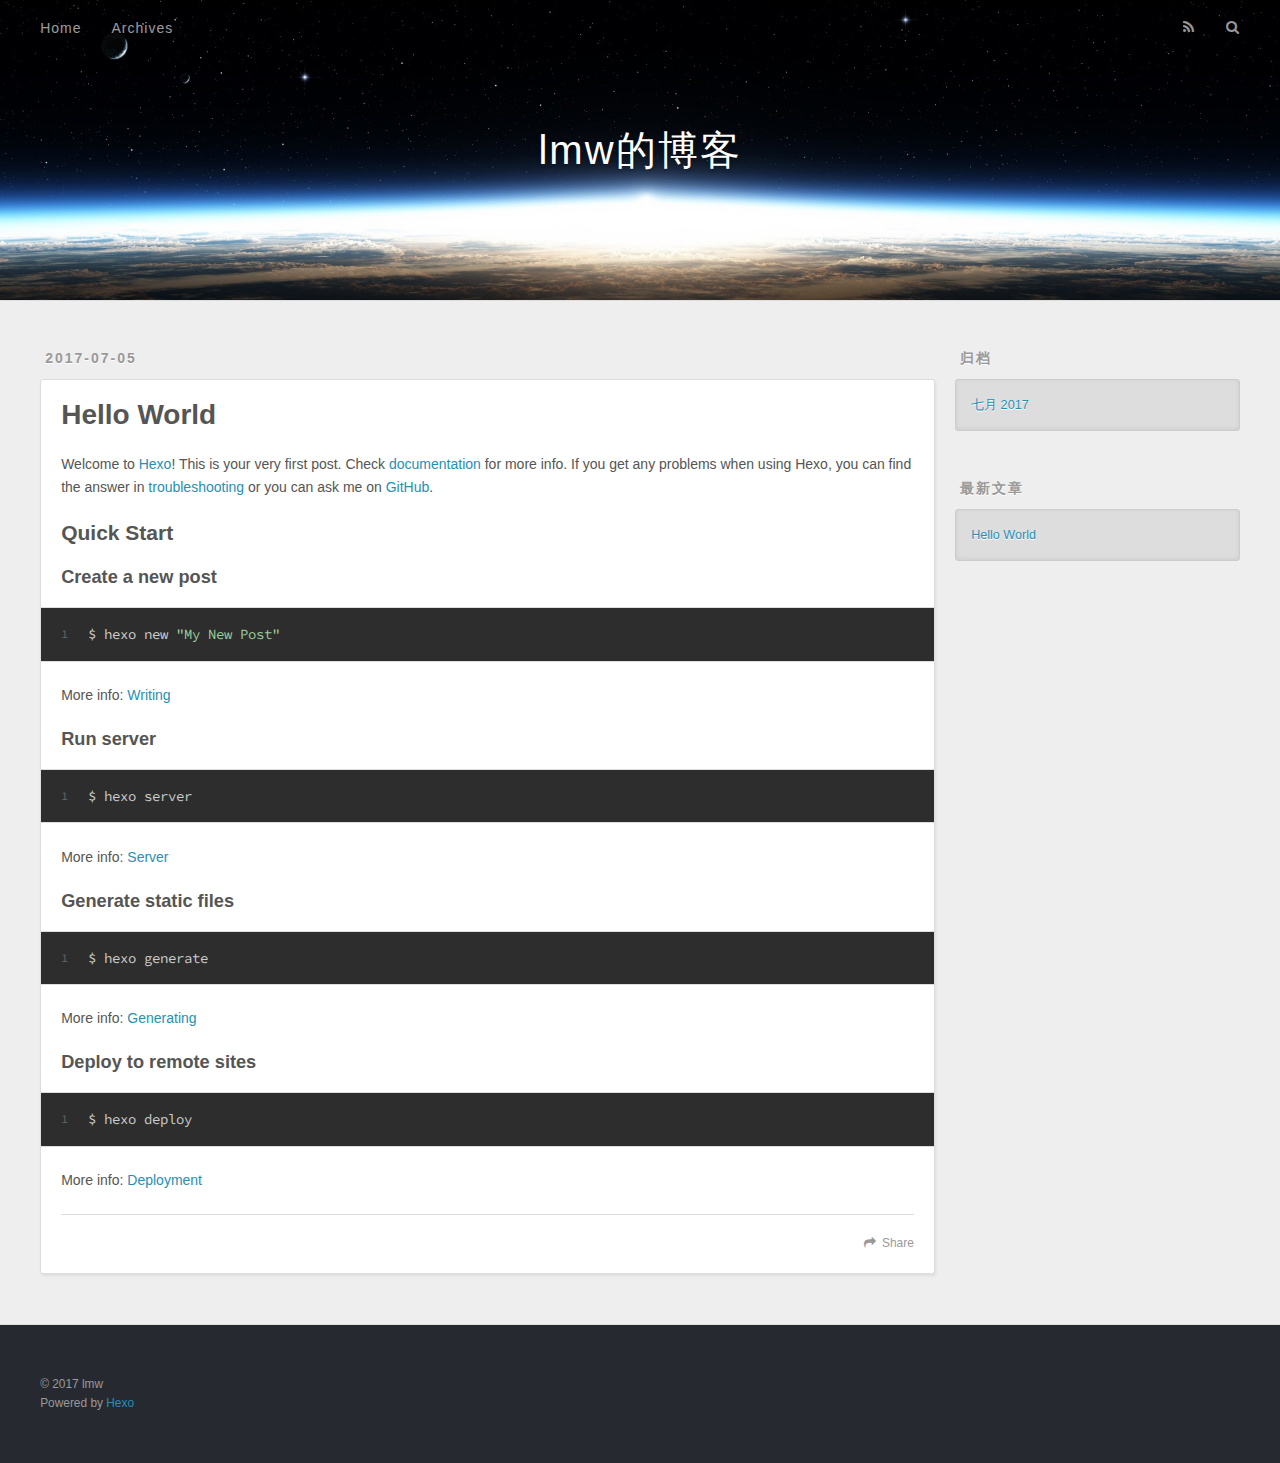
==== index.html @ d905e5df "Site updated: 2017-07-07 15:31:02" ====
<!DOCTYPE html>
<html>
<head>
  <meta charset="utf-8">
  
  <title>lmw的博客</title>
  <meta name="viewport" content="width=device-width, initial-scale=1, maximum-scale=1">
  <meta property="og:type" content="website">
<meta property="og:title" content="lmw的博客">
<meta property="og:url" content="http://yoursite.com/index.html">
<meta property="og:site_name" content="lmw的博客">
<meta name="twitter:card" content="summary">
<meta name="twitter:title" content="lmw的博客">
  
    <link rel="alternate" href="/atom.xml" title="lmw的博客" type="application/atom+xml">
  
  
    <link rel="icon" href="/favicon.png">
  
  
    <link href="//fonts.googleapis.com/css?family=Source+Code+Pro" rel="stylesheet" type="text/css">
  
  <link rel="stylesheet" href="/css/style.css">
  

</head>

<body>
  <div id="container">
    <div id="wrap">
      <header id="header">
  <div id="banner"></div>
  <div id="header-outer" class="outer">
    <div id="header-title" class="inner">
      <h1 id="logo-wrap">
        <a href="/" id="logo">lmw的博客</a>
      </h1>
      
    </div>
    <div id="header-inner" class="inner">
      <nav id="main-nav">
        <a id="main-nav-toggle" class="nav-icon"></a>
        
          <a class="main-nav-link" href="/">Home</a>
        
          <a class="main-nav-link" href="/archives">Archives</a>
        
      </nav>
      <nav id="sub-nav">
        
          <a id="nav-rss-link" class="nav-icon" href="/atom.xml" title="RSS Feed"></a>
        
        <a id="nav-search-btn" class="nav-icon" title="搜索"></a>
      </nav>
      <div id="search-form-wrap">
        <form action="//google.com/search" method="get" accept-charset="UTF-8" class="search-form"><input type="search" name="q" class="search-form-input" placeholder="Search"><button type="submit" class="search-form-submit">&#xF002;</button><input type="hidden" name="sitesearch" value="http://yoursite.com"></form>
      </div>
    </div>
  </div>
</header>
      <div class="outer">
        <section id="main">
  
    <article id="post-hello-world" class="article article-type-post" itemscope itemprop="blogPost">
  <div class="article-meta">
    <a href="/2017/07/05/hello-world/" class="article-date">
  <time datetime="2017-07-05T15:26:20.000Z" itemprop="datePublished">2017-07-05</time>
</a>
    
  </div>
  <div class="article-inner">
    
    
      <header class="article-header">
        
  
    <h1 itemprop="name">
      <a class="article-title" href="/2017/07/05/hello-world/">Hello World</a>
    </h1>
  

      </header>
    
    <div class="article-entry" itemprop="articleBody">
      
        <p>Welcome to <a href="https://hexo.io/" target="_blank" rel="external">Hexo</a>! This is your very first post. Check <a href="https://hexo.io/docs/" target="_blank" rel="external">documentation</a> for more info. If you get any problems when using Hexo, you can find the answer in <a href="https://hexo.io/docs/troubleshooting.html" target="_blank" rel="external">troubleshooting</a> or you can ask me on <a href="https://github.com/hexojs/hexo/issues" target="_blank" rel="external">GitHub</a>.</p>
<h2 id="Quick-Start"><a href="#Quick-Start" class="headerlink" title="Quick Start"></a>Quick Start</h2><h3 id="Create-a-new-post"><a href="#Create-a-new-post" class="headerlink" title="Create a new post"></a>Create a new post</h3><figure class="highlight bash"><table><tr><td class="gutter"><pre><div class="line">1</div></pre></td><td class="code"><pre><div class="line">$ hexo new <span class="string">"My New Post"</span></div></pre></td></tr></table></figure>
<p>More info: <a href="https://hexo.io/docs/writing.html" target="_blank" rel="external">Writing</a></p>
<h3 id="Run-server"><a href="#Run-server" class="headerlink" title="Run server"></a>Run server</h3><figure class="highlight bash"><table><tr><td class="gutter"><pre><div class="line">1</div></pre></td><td class="code"><pre><div class="line">$ hexo server</div></pre></td></tr></table></figure>
<p>More info: <a href="https://hexo.io/docs/server.html" target="_blank" rel="external">Server</a></p>
<h3 id="Generate-static-files"><a href="#Generate-static-files" class="headerlink" title="Generate static files"></a>Generate static files</h3><figure class="highlight bash"><table><tr><td class="gutter"><pre><div class="line">1</div></pre></td><td class="code"><pre><div class="line">$ hexo generate</div></pre></td></tr></table></figure>
<p>More info: <a href="https://hexo.io/docs/generating.html" target="_blank" rel="external">Generating</a></p>
<h3 id="Deploy-to-remote-sites"><a href="#Deploy-to-remote-sites" class="headerlink" title="Deploy to remote sites"></a>Deploy to remote sites</h3><figure class="highlight bash"><table><tr><td class="gutter"><pre><div class="line">1</div></pre></td><td class="code"><pre><div class="line">$ hexo deploy</div></pre></td></tr></table></figure>
<p>More info: <a href="https://hexo.io/docs/deployment.html" target="_blank" rel="external">Deployment</a></p>

      
    </div>
    <footer class="article-footer">
      <a data-url="http://yoursite.com/2017/07/05/hello-world/" data-id="cj4tjl09c0000k1x09z93pm9t" class="article-share-link">Share</a>
      
      
    </footer>
  </div>
  
</article>


  

</section>
        
          <aside id="sidebar">
  
    

  
    

  
    
  
    
  <div class="widget-wrap">
    <h3 class="widget-title">归档</h3>
    <div class="widget">
      <ul class="archive-list"><li class="archive-list-item"><a class="archive-list-link" href="/archives/2017/07/">七月 2017</a></li></ul>
    </div>
  </div>


  
    
  <div class="widget-wrap">
    <h3 class="widget-title">最新文章</h3>
    <div class="widget">
      <ul>
        
          <li>
            <a href="/2017/07/05/hello-world/">Hello World</a>
          </li>
        
      </ul>
    </div>
  </div>

  
</aside>
        
      </div>
      <footer id="footer">
  
  <div class="outer">
    <div id="footer-info" class="inner">
      &copy; 2017 lmw<br>
      Powered by <a href="http://hexo.io/" target="_blank">Hexo</a>
    </div>
  </div>
</footer>
    </div>
    <nav id="mobile-nav">
  
    <a href="/" class="mobile-nav-link">Home</a>
  
    <a href="/archives" class="mobile-nav-link">Archives</a>
  
</nav>
    

<script src="//ajax.googleapis.com/ajax/libs/jquery/2.0.3/jquery.min.js"></script>


  <link rel="stylesheet" href="/fancybox/jquery.fancybox.css">
  <script src="/fancybox/jquery.fancybox.pack.js"></script>


<script src="/js/script.js"></script>

  </div>
</body>
</html>
---- css/style.css ----
body {
  width: 100%;
}
body:before,
body:after {
  content: "";
  display: table;
}
body:after {
  clear: both;
}
html,
body,
div,
span,
applet,
object,
iframe,
h1,
h2,
h3,
h4,
h5,
h6,
p,
blockquote,
pre,
a,
abbr,
acronym,
address,
big,
cite,
code,
del,
dfn,
em,
img,
ins,
kbd,
q,
s,
samp,
small,
strike,
strong,
sub,
sup,
tt,
var,
dl,
dt,
dd,
ol,
ul,
li,
fieldset,
form,
label,
legend,
table,
caption,
tbody,
tfoot,
thead,
tr,
th,
td {
  margin: 0;
  padding: 0;
  border: 0;
  outline: 0;
  font-weight: inherit;
  font-style: inherit;
  font-family: inherit;
  font-size: 100%;
  vertical-align: baseline;
}
body {
  line-height: 1;
  color: #000;
  background: #fff;
}
ol,
ul {
  list-style: none;
}
table {
  border-collapse: separate;
  border-spacing: 0;
  vertical-align: middle;
}
caption,
th,
td {
  text-align: left;
  font-weight: normal;
  vertical-align: middle;
}
a img {
  border: none;
}
input,
button {
  margin: 0;
  padding: 0;
}
input::-moz-focus-inner,
button::-moz-focus-inner {
  border: 0;
  padding: 0;
}
@font-face {
  font-family: FontAwesome;
  font-style: normal;
  font-weight: normal;
  src: url("fonts/fontawesome-webfont.eot?v=#4.0.3");
  src: url("fonts/fontawesome-webfont.eot?#iefix&v=#4.0.3") format("embedded-opentype"), url("fonts/fontawesome-webfont.woff?v=#4.0.3") format("woff"), url("fonts/fontawesome-webfont.ttf?v=#4.0.3") format("truetype"), url("fonts/fontawesome-webfont.svg#fontawesomeregular?v=#4.0.3") format("svg");
}
html,
body,
#container {
  height: 100%;
}
body {
  background: #eee;
  font: 14px "Helvetica Neue", Helvetica, Arial, sans-serif;
  -webkit-text-size-adjust: 100%;
}
.outer {
  max-width: 1220px;
  margin: 0 auto;
  padding: 0 20px;
}
.outer:before,
.outer:after {
  content: "";
  display: table;
}
.outer:after {
  clear: both;
}
.inner {
  display: inline;
  float: left;
  width: 98.33333333333333%;
  margin: 0 0.833333333333333%;
}
.left,
.alignleft {
  float: left;
}
.right,
.alignright {
  float: right;
}
.clear {
  clear: both;
}
#container {
  position: relative;
}
.mobile-nav-on {
  overflow: hidden;
}
#wrap {
  height: 100%;
  width: 100%;
  position: absolute;
  top: 0;
  left: 0;
  -webkit-transition: 0.2s ease-out;
  -moz-transition: 0.2s ease-out;
  -ms-transition: 0.2s ease-out;
  transition: 0.2s ease-out;
  z-index: 1;
  background: #eee;
}
.mobile-nav-on #wrap {
  left: 280px;
}
@media screen and (min-width: 768px) {
  #main {
    display: inline;
    float: left;
    width: 73.33333333333333%;
    margin: 0 0.833333333333333%;
  }
}
.article-date,
.article-category-link,
.archive-year,
.widget-title {
  text-decoration: none;
  text-transform: uppercase;
  letter-spacing: 2px;
  color: #999;
  margin-bottom: 1em;
  margin-left: 5px;
  line-height: 1em;
  text-shadow: 0 1px #fff;
  font-weight: bold;
}
.article-inner,
.archive-article-inner {
  background: #fff;
  -webkit-box-shadow: 1px 2px 3px #ddd;
  box-shadow: 1px 2px 3px #ddd;
  border: 1px solid #ddd;
  border-radius: 3px;
}
.article-entry h1,
.widget h1 {
  font-size: 2em;
}
.article-entry h2,
.widget h2 {
  font-size: 1.5em;
}
.article-entry h3,
.widget h3 {
  font-size: 1.3em;
}
.article-entry h4,
.widget h4 {
  font-size: 1.2em;
}
.article-entry h5,
.widget h5 {
  font-size: 1em;
}
.article-entry h6,
.widget h6 {
  font-size: 1em;
  color: #999;
}
.article-entry hr,
.widget hr {
  border: 1px dashed #ddd;
}
.article-entry strong,
.widget strong {
  font-weight: bold;
}
.article-entry em,
.widget em,
.article-entry cite,
.widget cite {
  font-style: italic;
}
.article-entry sup,
.widget sup,
.article-entry sub,
.widget sub {
  font-size: 0.75em;
  line-height: 0;
  position: relative;
  vertical-align: baseline;
}
.article-entry sup,
.widget sup {
  top: -0.5em;
}
.article-entry sub,
.widget sub {
  bottom: -0.2em;
}
.article-entry small,
.widget small {
  font-size: 0.85em;
}
.article-entry acronym,
.widget acronym,
.article-entry abbr,
.widget abbr {
  border-bottom: 1px dotted;
}
.article-entry ul,
.widget ul,
.article-entry ol,
.widget ol,
.article-entry dl,
.widget dl {
  margin: 0 20px;
  line-height: 1.6em;
}
.article-entry ul ul,
.widget ul ul,
.article-entry ol ul,
.widget ol ul,
.article-entry ul ol,
.widget ul ol,
.article-entry ol ol,
.widget ol ol {
  margin-top: 0;
  margin-bottom: 0;
}
.article-entry ul,
.widget ul {
  list-style: disc;
}
.article-entry ol,
.widget ol {
  list-style: decimal;
}
.article-entry dt,
.widget dt {
  font-weight: bold;
}
#header {
  height: 300px;
  position: relative;
  border-bottom: 1px solid #ddd;
}
#header:before,
#header:after {
  content: "";
  position: absolute;
  left: 0;
  right: 0;
  height: 40px;
}
#header:before {
  top: 0;
  background: -webkit-linear-gradient(rgba(0,0,0,0.2), transparent);
  background: -moz-linear-gradient(rgba(0,0,0,0.2), transparent);
  background: -ms-linear-gradient(rgba(0,0,0,0.2), transparent);
  background: linear-gradient(rgba(0,0,0,0.2), transparent);
}
#header:after {
  bottom: 0;
  background: -webkit-linear-gradient(transparent, rgba(0,0,0,0.2));
  background: -moz-linear-gradient(transparent, rgba(0,0,0,0.2));
  background: -ms-linear-gradient(transparent, rgba(0,0,0,0.2));
  background: linear-gradient(transparent, rgba(0,0,0,0.2));
}
#header-outer {
  height: 100%;
  position: relative;
}
#header-inner {
  position: relative;
  overflow: hidden;
}
#banner {
  position: absolute;
  top: 0;
  left: 0;
  width: 100%;
  height: 100%;
  background: url("images/banner.jpg") center #000;
  -webkit-background-size: cover;
  -moz-background-size: cover;
  background-size: cover;
  z-index: -1;
}
#header-title {
  text-align: center;
  height: 40px;
  position: absolute;
  top: 50%;
  left: 0;
  margin-top: -20px;
}
#logo,
#subtitle {
  text-decoration: none;
  color: #fff;
  font-weight: 300;
  text-shadow: 0 1px 4px rgba(0,0,0,0.3);
}
#logo {
  font-size: 40px;
  line-height: 40px;
  letter-spacing: 2px;
}
#subtitle {
  font-size: 16px;
  line-height: 16px;
  letter-spacing: 1px;
}
#subtitle-wrap {
  margin-top: 16px;
}
#main-nav {
  float: left;
  margin-left: -15px;
}
.nav-icon,
.main-nav-link {
  float: left;
  color: #fff;
  opacity: 0.6;
  text-decoration: none;
  text-shadow: 0 1px rgba(0,0,0,0.2);
  -webkit-transition: opacity 0.2s;
  -moz-transition: opacity 0.2s;
  -ms-transition: opacity 0.2s;
  transition: opacity 0.2s;
  display: block;
  padding: 20px 15px;
}
.nav-icon:hover,
.main-nav-link:hover {
  opacity: 1;
}
.nav-icon {
  font-family: FontAwesome;
  text-align: center;
  font-size: 14px;
  width: 14px;
  height: 14px;
  padding: 20px 15px;
  position: relative;
  cursor: pointer;
}
.main-nav-link {
  font-weight: 300;
  letter-spacing: 1px;
}
@media screen and (max-width: 479px) {
  .main-nav-link {
    display: none;
  }
}
#main-nav-toggle {
  display: none;
}
#main-nav-toggle:before {
  content: "\f0c9";
}
@media screen and (max-width: 479px) {
  #main-nav-toggle {
    display: block;
  }
}
#sub-nav {
  float: right;
  margin-right: -15px;
}
#nav-rss-link:before {
  content: "\f09e";
}
#nav-search-btn:before {
  content: "\f002";
}
#search-form-wrap {
  position: absolute;
  top: 15px;
  width: 150px;
  height: 30px;
  right: -150px;
  opacity: 0;
  -webkit-transition: 0.2s ease-out;
  -moz-transition: 0.2s ease-out;
  -ms-transition: 0.2s ease-out;
  transition: 0.2s ease-out;
}
#search-form-wrap.on {
  opacity: 1;
  right: 0;
}
@media screen and (max-width: 479px) {
  #search-form-wrap {
    width: 100%;
    right: -100%;
  }
}
.search-form {
  position: absolute;
  top: 0;
  left: 0;
  right: 0;
  background: #fff;
  padding: 5px 15px;
  border-radius: 15px;
  -webkit-box-shadow: 0 0 10px rgba(0,0,0,0.3);
  box-shadow: 0 0 10px rgba(0,0,0,0.3);
}
.search-form-input {
  border: none;
  background: none;
  color: #555;
  width: 100%;
  font: 13px "Helvetica Neue", Helvetica, Arial, sans-serif;
  outline: none;
}
.search-form-input::-webkit-search-results-decoration,
.search-form-input::-webkit-search-cancel-button {
  -webkit-appearance: none;
}
.search-form-submit {
  position: absolute;
  top: 50%;
  right: 10px;
  margin-top: -7px;
  font: 13px FontAwesome;
  border: none;
  background: none;
  color: #bbb;
  cursor: pointer;
}
.search-form-submit:hover,
.search-form-submit:focus {
  color: #777;
}
.article {
  margin: 50px 0;
}
.article-inner {
  overflow: hidden;
}
.article-meta:before,
.article-meta:after {
  content: "";
  display: table;
}
.article-meta:after {
  clear: both;
}
.article-date {
  float: left;
}
.article-category {
  float: left;
  line-height: 1em;
  color: #ccc;
  text-shadow: 0 1px #fff;
  margin-left: 8px;
}
.article-category:before {
  content: "\2022";
}
.article-category-link {
  margin: 0 12px 1em;
}
.article-header {
  padding: 20px 20px 0;
}
.article-title {
  text-decoration: none;
  font-size: 2em;
  font-weight: bold;
  color: #555;
  line-height: 1.1em;
  -webkit-transition: color 0.2s;
  -moz-transition: color 0.2s;
  -ms-transition: color 0.2s;
  transition: color 0.2s;
}
a.article-title:hover {
  color: #258fb8;
}
.article-entry {
  color: #555;
  padding: 0 20px;
}
.article-entry:before,
.article-entry:after {
  content: "";
  display: table;
}
.article-entry:after {
  clear: both;
}
.article-entry p,
.article-entry table {
  line-height: 1.6em;
  margin: 1.6em 0;
}
.article-entry h1,
.article-entry h2,
.article-entry h3,
.article-entry h4,
.article-entry h5,
.article-entry h6 {
  font-weight: bold;
}
.article-entry h1,
.article-entry h2,
.article-entry h3,
.article-entry h4,
.article-entry h5,
.article-entry h6 {
  line-height: 1.1em;
  margin: 1.1em 0;
}
.article-entry a {
  color: #258fb8;
  text-decoration: none;
}
.article-entry a:hover {
  text-decoration: underline;
}
.article-entry ul,
.article-entry ol,
.article-entry dl {
  margin-top: 1.6em;
  margin-bottom: 1.6em;
}
.article-entry img,
.article-entry video {
  max-width: 100%;
  height: auto;
  display: block;
  margin: auto;
}
.article-entry iframe {
  border: none;
}
.article-entry table {
  width: 100%;
  border-collapse: collapse;
  border-spacing: 0;
}
.article-entry th {
  font-weight: bold;
  border-bottom: 3px solid #ddd;
  padding-bottom: 0.5em;
}
.article-entry td {
  border-bottom: 1px solid #ddd;
  padding: 10px 0;
}
.article-entry blockquote {
  font-family: Georgia, "Times New Roman", serif;
  font-size: 1.4em;
  margin: 1.6em 20px;
  text-align: center;
}
.article-entry blockquote footer {
  font-size: 14px;
  margin: 1.6em 0;
  font-family: "Helvetica Neue", Helvetica, Arial, sans-serif;
}
.article-entry blockquote footer cite:before {
  content: "—";
  padding: 0 0.5em;
}
.article-entry .pullquote {
  text-align: left;
  width: 45%;
  margin: 0;
}
.article-entry .pullquote.left {
  margin-left: 0.5em;
  margin-right: 1em;
}
.article-entry .pullquote.right {
  margin-right: 0.5em;
  margin-left: 1em;
}
.article-entry .caption {
  color: #999;
  display: block;
  font-size: 0.9em;
  margin-top: 0.5em;
  position: relative;
  text-align: center;
}
.article-entry .video-container {
  position: relative;
  padding-top: 56.25%;
  height: 0;
  overflow: hidden;
}
.article-entry .video-container iframe,
.article-entry .video-container object,
.article-entry .video-container embed {
  position: absolute;
  top: 0;
  left: 0;
  width: 100%;
  height: 100%;
  margin-top: 0;
}
.article-more-link a {
  display: inline-block;
  line-height: 1em;
  padding: 6px 15px;
  border-radius: 15px;
  background: #eee;
  color: #999;
  text-shadow: 0 1px #fff;
  text-decoration: none;
}
.article-more-link a:hover {
  background: #258fb8;
  color: #fff;
  text-decoration: none;
  text-shadow: 0 1px #1e7293;
}
.article-footer {
  font-size: 0.85em;
  line-height: 1.6em;
  border-top: 1px solid #ddd;
  padding-top: 1.6em;
  margin: 0 20px 20px;
}
.article-footer:before,
.article-footer:after {
  content: "";
  display: table;
}
.article-footer:after {
  clear: both;
}
.article-footer a {
  color: #999;
  text-decoration: none;
}
.article-footer a:hover {
  color: #555;
}
.article-tag-list-item {
  float: left;
  margin-right: 10px;
}
.article-tag-list-link:before {
  content: "#";
}
.article-comment-link {
  float: right;
}
.article-comment-link:before {
  content: "\f075";
  font-family: FontAwesome;
  padding-right: 8px;
}
.article-share-link {
  cursor: pointer;
  float: right;
  margin-left: 20px;
}
.article-share-link:before {
  content: "\f064";
  font-family: FontAwesome;
  padding-right: 6px;
}
#article-nav {
  position: relative;
}
#article-nav:before,
#article-nav:after {
  content: "";
  display: table;
}
#article-nav:after {
  clear: both;
}
@media screen and (min-width: 768px) {
  #article-nav {
    margin: 50px 0;
  }
  #article-nav:before {
    width: 8px;
    height: 8px;
    position: absolute;
    top: 50%;
    left: 50%;
    margin-top: -4px;
    margin-left: -4px;
    content: "";
    border-radius: 50%;
    background: #ddd;
    -webkit-box-shadow: 0 1px 2px #fff;
    box-shadow: 0 1px 2px #fff;
  }
}
.article-nav-link-wrap {
  text-decoration: none;
  text-shadow: 0 1px #fff;
  color: #999;
  -webkit-box-sizing: border-box;
  -moz-box-sizing: border-box;
  box-sizing: border-box;
  margin-top: 50px;
  text-align: center;
  display: block;
}
.article-nav-link-wrap:hover {
  color: #555;
}
@media screen and (min-width: 768px) {
  .article-nav-link-wrap {
    width: 50%;
    margin-top: 0;
  }
}
@media screen and (min-width: 768px) {
  #article-nav-newer {
    float: left;
    text-align: right;
    padding-right: 20px;
  }
}
@media screen and (min-width: 768px) {
  #article-nav-older {
    float: right;
    text-align: left;
    padding-left: 20px;
  }
}
.article-nav-caption {
  text-transform: uppercase;
  letter-spacing: 2px;
  color: #ddd;
  line-height: 1em;
  font-weight: bold;
}
#article-nav-newer .article-nav-caption {
  margin-right: -2px;
}
.article-nav-title {
  font-size: 0.85em;
  line-height: 1.6em;
  margin-top: 0.5em;
}
.article-share-box {
  position: absolute;
  display: none;
  background: #fff;
  -webkit-box-shadow: 1px 2px 10px rgba(0,0,0,0.2);
  box-shadow: 1px 2px 10px rgba(0,0,0,0.2);
  border-radius: 3px;
  margin-left: -145px;
  overflow: hidden;
  z-index: 1;
}
.article-share-box.on {
  display: block;
}
.article-share-input {
  width: 100%;
  background: none;
  -webkit-box-sizing: border-box;
  -moz-box-sizing: border-box;
  box-sizing: border-box;
  font: 14px "Helvetica Neue", Helvetica, Arial, sans-serif;
  padding: 0 15px;
  color: #555;
  outline: none;
  border: 1px solid #ddd;
  border-radius: 3px 3px 0 0;
  height: 36px;
  line-height: 36px;
}
.article-share-links {
  background: #eee;
}
.article-share-links:before,
.article-share-links:after {
  content: "";
  display: table;
}
.article-share-links:after {
  clear: both;
}
.article-share-twitter,
.article-share-facebook,
.article-share-pinterest,
.article-share-google {
  width: 50px;
  height: 36px;
  display: block;
  float: left;
  position: relative;
  color: #999;
  text-shadow: 0 1px #fff;
}
.article-share-twitter:before,
.article-share-facebook:before,
.article-share-pinterest:before,
.article-share-google:before {
  font-size: 20px;
  font-family: FontAwesome;
  width: 20px;
  height: 20px;
  position: absolute;
  top: 50%;
  left: 50%;
  margin-top: -10px;
  margin-left: -10px;
  text-align: center;
}
.article-share-twitter:hover,
.article-share-facebook:hover,
.article-share-pinterest:hover,
.article-share-google:hover {
  color: #fff;
}
.article-share-twitter:before {
  content: "\f099";
}
.article-share-twitter:hover {
  background: #00aced;
  text-shadow: 0 1px #008abe;
}
.article-share-facebook:before {
  content: "\f09a";
}
.article-share-facebook:hover {
  background: #3b5998;
  text-shadow: 0 1px #2f477a;
}
.article-share-pinterest:before {
  content: "\f0d2";
}
.article-share-pinterest:hover {
  background: #cb2027;
  text-shadow: 0 1px #a21a1f;
}
.article-share-google:before {
  content: "\f0d5";
}
.article-share-google:hover {
  background: #dd4b39;
  text-shadow: 0 1px #be3221;
}
.article-gallery {
  background: #000;
  position: relative;
}
.article-gallery-photos {
  position: relative;
  overflow: hidden;
}
.article-gallery-img {
  display: none;
  max-width: 100%;
}
.article-gallery-img:first-child {
  display: block;
}
.article-gallery-img.loaded {
  position: absolute;
  display: block;
}
.article-gallery-img img {
  display: block;
  max-width: 100%;
  margin: 0 auto;
}
#comments {
  background: #fff;
  -webkit-box-shadow: 1px 2px 3px #ddd;
  box-shadow: 1px 2px 3px #ddd;
  padding: 20px;
  border: 1px solid #ddd;
  border-radius: 3px;
  margin: 50px 0;
}
#comments a {
  color: #258fb8;
}
.archives-wrap {
  margin: 50px 0;
}
.archives:before,
.archives:after {
  content: "";
  display: table;
}
.archives:after {
  clear: both;
}
.archive-year-wrap {
  margin-bottom: 1em;
}
.archives {
  -webkit-column-gap: 10px;
  -moz-column-gap: 10px;
  column-gap: 10px;
}
@media screen and (min-width: 480px) and (max-width: 767px) {
  .archives {
    -webkit-column-count: 2;
    -moz-column-count: 2;
    column-count: 2;
  }
}
@media screen and (min-width: 768px) {
  .archives {
    -webkit-column-count: 3;
    -moz-column-count: 3;
    column-count: 3;
  }
}
.archive-article {
  -webkit-column-break-inside: avoid;
  page-break-inside: avoid;
  overflow: hidden;
  break-inside: avoid-column;
}
.archive-article-inner {
  padding: 10px;
  margin-bottom: 15px;
}
.archive-article-title {
  text-decoration: none;
  font-weight: bold;
  color: #555;
  -webkit-transition: color 0.2s;
  -moz-transition: color 0.2s;
  -ms-transition: color 0.2s;
  transition: color 0.2s;
  line-height: 1.6em;
}
.archive-article-title:hover {
  color: #258fb8;
}
.archive-article-footer {
  margin-top: 1em;
}
.archive-article-date {
  color: #999;
  text-decoration: none;
  font-size: 0.85em;
  line-height: 1em;
  margin-bottom: 0.5em;
  display: block;
}
#page-nav {
  margin: 50px auto;
  background: #fff;
  -webkit-box-shadow: 1px 2px 3px #ddd;
  box-shadow: 1px 2px 3px #ddd;
  border: 1px solid #ddd;
  border-radius: 3px;
  text-align: center;
  color: #999;
  overflow: hidden;
}
#page-nav:before,
#page-nav:after {
  content: "";
  display: table;
}
#page-nav:after {
  clear: both;
}
#page-nav a,
#page-nav span {
  padding: 10px 20px;
  line-height: 1;
  height: 2ex;
}
#page-nav a {
  color: #999;
  text-decoration: none;
}
#page-nav a:hover {
  background: #999;
  color: #fff;
}
#page-nav .prev {
  float: left;
}
#page-nav .next {
  float: right;
}
#page-nav .page-number {
  display: inline-block;
}
@media screen and (max-width: 479px) {
  #page-nav .page-number {
    display: none;
  }
}
#page-nav .current {
  color: #555;
  font-weight: bold;
}
#page-nav .space {
  color: #ddd;
}
#footer {
  background: #262a30;
  padding: 50px 0;
  border-top: 1px solid #ddd;
  color: #999;
}
#footer a {
  color: #258fb8;
  text-decoration: none;
}
#footer a:hover {
  text-decoration: underline;
}
#footer-info {
  line-height: 1.6em;
  font-size: 0.85em;
}
.article-entry pre,
.article-entry .highlight {
  background: #2d2d2d;
  margin: 0 -20px;
  padding: 15px 20px;
  border-style: solid;
  border-color: #ddd;
  border-width: 1px 0;
  overflow: auto;
  color: #ccc;
  line-height: 22.400000000000002px;
}
.article-entry .highlight .gutter pre,
.article-entry .gist .gist-file .gist-data .line-numbers {
  color: #666;
  font-size: 0.85em;
}
.article-entry pre,
.article-entry code {
  font-family: "Source Code Pro", Consolas, Monaco, Menlo, Consolas, monospace;
}
.article-entry code {
  background: #eee;
  text-shadow: 0 1px #fff;
  padding: 0 0.3em;
}
.article-entry pre code {
  background: none;
  text-shadow: none;
  padding: 0;
}
.article-entry .highlight pre {
  border: none;
  margin: 0;
  padding: 0;
}
.article-entry .highlight table {
  margin: 0;
  width: auto;
}
.article-entry .highlight td {
  border: none;
  padding: 0;
}
.article-entry .highlight figcaption {
  font-size: 0.85em;
  color: #999;
  line-height: 1em;
  margin-bottom: 1em;
}
.article-entry .highlight figcaption:before,
.article-entry .highlight figcaption:after {
  content: "";
  display: table;
}
.article-entry .highlight figcaption:after {
  clear: both;
}
.article-entry .highlight figcaption a {
  float: right;
}
.article-entry .highlight .gutter pre {
  text-align: right;
  padding-right: 20px;
}
.article-entry .highlight .line {
  height: 22.400000000000002px;
}
.article-entry .highlight .line.marked {
  background: #515151;
}
.article-entry .gist {
  margin: 0 -20px;
  border-style: solid;
  border-color: #ddd;
  border-width: 1px 0;
  background: #2d2d2d;
  padding: 15px 20px 15px 0;
}
.article-entry .gist .gist-file {
  border: none;
  font-family: "Source Code Pro", Consolas, Monaco, Menlo, Consolas, monospace;
  margin: 0;
}
.article-entry .gist .gist-file .gist-data {
  background: none;
  border: none;
}
.article-entry .gist .gist-file .gist-data .line-numbers {
  background: none;
  border: none;
  padding: 0 20px 0 0;
}
.article-entry .gist .gist-file .gist-data .line-data {
  padding: 0 !important;
}
.article-entry .gist .gist-file .highlight {
  margin: 0;
  padding: 0;
  border: none;
}
.article-entry .gist .gist-file .gist-meta {
  background: #2d2d2d;
  color: #999;
  font: 0.85em "Helvetica Neue", Helvetica, Arial, sans-serif;
  text-shadow: 0 0;
  padding: 0;
  margin-top: 1em;
  margin-left: 20px;
}
.article-entry .gist .gist-file .gist-meta a {
  color: #258fb8;
  font-weight: normal;
}
.article-entry .gist .gist-file .gist-meta a:hover {
  text-decoration: underline;
}
pre .comment,
pre .title {
  color: #999;
}
pre .variable,
pre .attribute,
pre .tag,
pre .regexp,
pre .ruby .constant,
pre .xml .tag .title,
pre .xml .pi,
pre .xml .doctype,
pre .html .doctype,
pre .css .id,
pre .css .class,
pre .css .pseudo {
  color: #f2777a;
}
pre .number,
pre .preprocessor,
pre .built_in,
pre .literal,
pre .params,
pre .constant {
  color: #f99157;
}
pre .class,
pre .ruby .class .title,
pre .css .rules .attribute {
  color: #9c9;
}
pre .string,
pre .value,
pre .inheritance,
pre .header,
pre .ruby .symbol,
pre .xml .cdata {
  color: #9c9;
}
pre .css .hexcolor {
  color: #6cc;
}
pre .function,
pre .python .decorator,
pre .python .title,
pre .ruby .function .title,
pre .ruby .title .keyword,
pre .perl .sub,
pre .javascript .title,
pre .coffeescript .title {
  color: #69c;
}
pre .keyword,
pre .javascript .function {
  color: #c9c;
}
@media screen and (max-width: 479px) {
  #mobile-nav {
    position: absolute;
    top: 0;
    left: 0;
    width: 280px;
    height: 100%;
    background: #191919;
    border-right: 1px solid #fff;
  }
}
@media screen and (max-width: 479px) {
  .mobile-nav-link {
    display: block;
    color: #999;
    text-decoration: none;
    padding: 15px 20px;
    font-weight: bold;
  }
  .mobile-nav-link:hover {
    color: #fff;
  }
}
@media screen and (min-width: 768px) {
  #sidebar {
    display: inline;
    float: left;
    width: 23.333333333333332%;
    margin: 0 0.833333333333333%;
  }
}
.widget-wrap {
  margin: 50px 0;
}
.widget {
  color: #777;
  text-shadow: 0 1px #fff;
  background: #ddd;
  -webkit-box-shadow: 0 -1px 4px #ccc inset;
  box-shadow: 0 -1px 4px #ccc inset;
  border: 1px solid #ccc;
  padding: 15px;
  border-radius: 3px;
}
.widget a {
  color: #258fb8;
  text-decoration: none;
}
.widget a:hover {
  text-decoration: underline;
}
.widget ul ul,
.widget ol ul,
.widget dl ul,
.widget ul ol,
.widget ol ol,
.widget dl ol,
.widget ul dl,
.widget ol dl,
.widget dl dl {
  margin-left: 15px;
  list-style: disc;
}
.widget {
  line-height: 1.6em;
  word-wrap: break-word;
  font-size: 0.9em;
}
.widget ul,
.widget ol {
  list-style: none;
  margin: 0;
}
.widget ul ul,
.widget ol ul,
.widget ul ol,
.widget ol ol {
  margin: 0 20px;
}
.widget ul ul,
.widget ol ul {
  list-style: disc;
}
.widget ul ol,
.widget ol ol {
  list-style: decimal;
}
.category-list-count,
.tag-list-count,
.archive-list-count {
  padding-left: 5px;
  color: #999;
  font-size: 0.85em;
}
.category-list-count:before,
.tag-list-count:before,
.archive-list-count:before {
  content: "(";
}
.category-list-count:after,
.tag-list-count:after,
.archive-list-count:after {
  content: ")";
}
.tagcloud a {
  margin-right: 5px;
  display: inline-block;
}
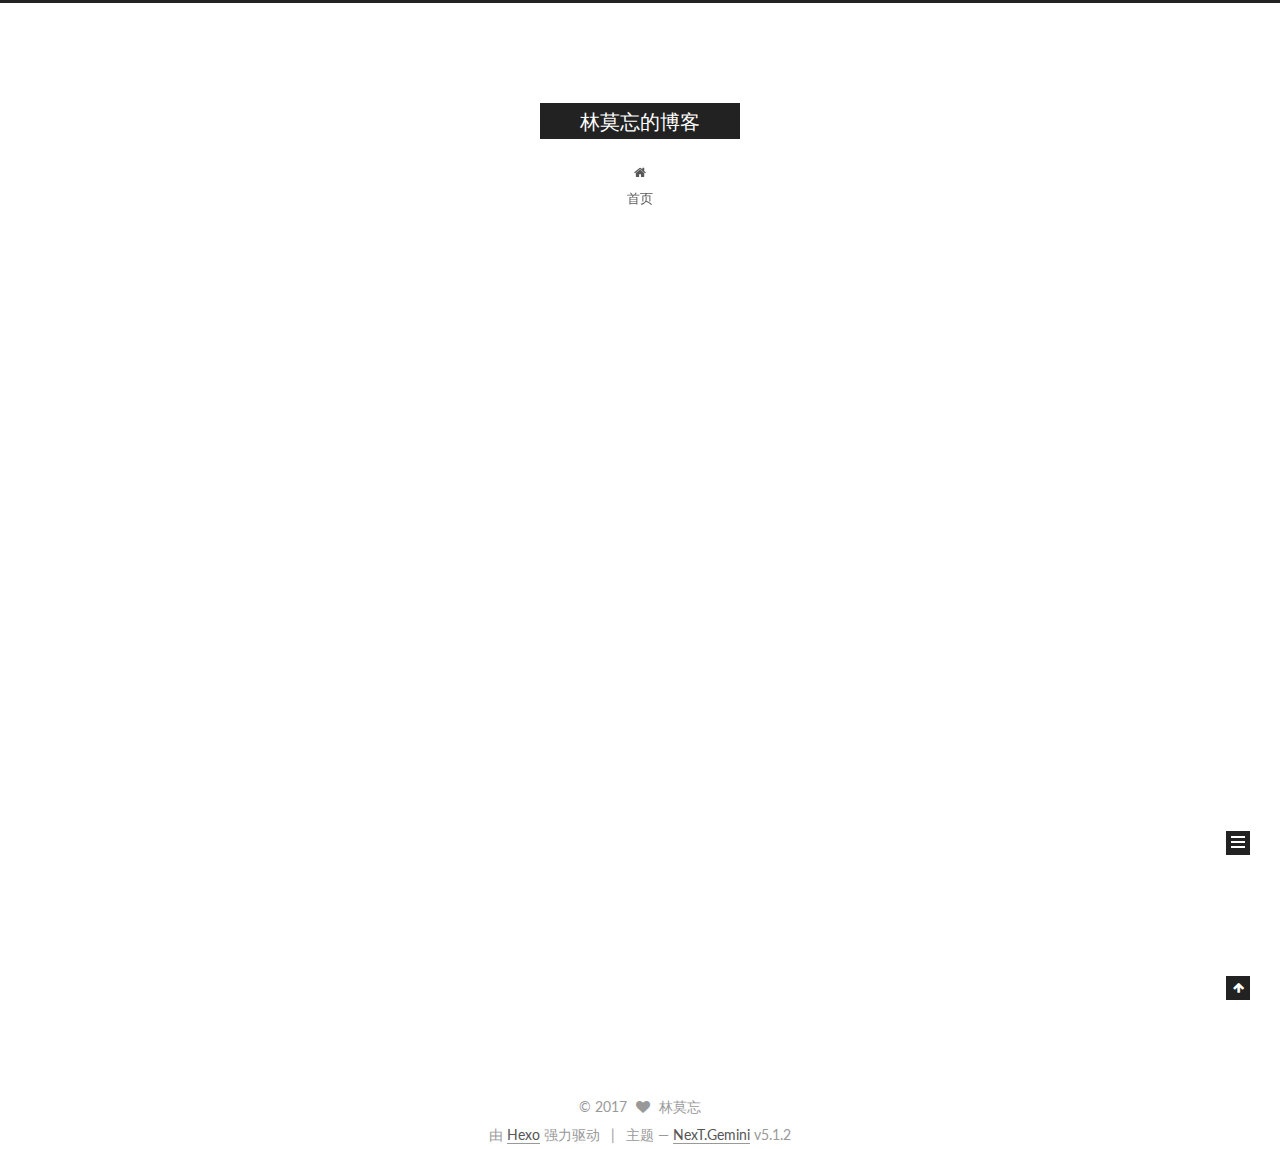
==== commit 05344d78: "Site updated: 2017-09-01 17:07:36" ====
--- a/index.html
+++ b/index.html
@@ -1,180 +1,607 @@
 <!DOCTYPE html>
-<html>
+
+
+
+  
+
+
+<html class="theme-next gemini use-motion" lang="zh-Hans">
 <head>
-  <meta charset="utf-8">
-  
-  <title>lmw的博客</title>
-  <meta name="viewport" content="width=device-width, initial-scale=1, maximum-scale=1">
-  <meta property="og:type" content="website">
-<meta property="og:title" content="lmw的博客">
+  <meta charset="UTF-8"/>
+<meta http-equiv="X-UA-Compatible" content="IE=edge" />
+<meta name="viewport" content="width=device-width, initial-scale=1, maximum-scale=1"/>
+<meta name="theme-color" content="#222">
+
+
+
+
+
+
+
+
+
+<meta http-equiv="Cache-Control" content="no-transform" />
+<meta http-equiv="Cache-Control" content="no-siteapp" />
+
+
+
+
+
+
+
+
+
+
+
+
+
+
+
+
+  
+  
+  <link href="/lib/fancybox/source/jquery.fancybox.css?v=2.1.5" rel="stylesheet" type="text/css" />
+
+
+
+
+  
+  
+  
+  
+
+  
+    
+    
+  
+
+  
+
+  
+
+  
+
+  
+
+  
+    
+    
+    <link href="//fonts.googleapis.com/css?family=Lato:300,300italic,400,400italic,700,700italic&subset=latin,latin-ext" rel="stylesheet" type="text/css">
+  
+
+
+
+
+
+
+<link href="/lib/font-awesome/css/font-awesome.min.css?v=4.6.2" rel="stylesheet" type="text/css" />
+
+<link href="/css/main.css?v=5.1.2" rel="stylesheet" type="text/css" />
+
+
+  <meta name="keywords" content="Hexo, NexT" />
+
+
+
+
+
+
+
+
+  <link rel="shortcut icon" type="image/x-icon" href="/favicon.ico?v=5.1.2" />
+
+
+
+
+
+
+<meta property="og:type" content="website">
+<meta property="og:title" content="林莫忘的博客">
 <meta property="og:url" content="http://yoursite.com/index.html">
-<meta property="og:site_name" content="lmw的博客">
+<meta property="og:site_name" content="林莫忘的博客">
 <meta name="twitter:card" content="summary">
-<meta name="twitter:title" content="lmw的博客">
-  
-    <link rel="alternate" href="/atom.xml" title="lmw的博客" type="application/atom+xml">
-  
-  
-    <link rel="icon" href="/favicon.png">
-  
-  
-    <link href="//fonts.googleapis.com/css?family=Source+Code+Pro" rel="stylesheet" type="text/css">
-  
-  <link rel="stylesheet" href="/css/style.css">
-  
+<meta name="twitter:title" content="林莫忘的博客">
+
+
+
+<script type="text/javascript" id="hexo.configurations">
+  var NexT = window.NexT || {};
+  var CONFIG = {
+    root: '/',
+    scheme: 'Gemini',
+    version: '5.1.2',
+    sidebar: {"position":"left","display":"post","offset":12,"offset_float":12,"b2t":false,"scrollpercent":false,"onmobile":false},
+    fancybox: true,
+    tabs: true,
+    motion: {"enable":true,"async":false,"transition":{"post_block":"fadeIn","post_header":"slideDownIn","post_body":"slideDownIn","coll_header":"slideLeftIn"}},
+    duoshuo: {
+      userId: '0',
+      author: '博主'
+    },
+    algolia: {
+      applicationID: '',
+      apiKey: '',
+      indexName: '',
+      hits: {"per_page":10},
+      labels: {"input_placeholder":"Search for Posts","hits_empty":"We didn't find any results for the search: ${query}","hits_stats":"${hits} results found in ${time} ms"}
+    }
+  };
+</script>
+
+
+
+  <link rel="canonical" href="http://yoursite.com/"/>
+
+
+
+
+
+  <title>林莫忘的博客</title>
+  
+
+
+
+
+
+
+
 
 </head>
 
-<body>
-  <div id="container">
-    <div id="wrap">
-      <header id="header">
-  <div id="banner"></div>
-  <div id="header-outer" class="outer">
-    <div id="header-title" class="inner">
-      <h1 id="logo-wrap">
-        <a href="/" id="logo">lmw的博客</a>
-      </h1>
-      
+<body itemscope itemtype="http://schema.org/WebPage" lang="zh-Hans">
+
+  
+  
+    
+  
+
+  <div class="container sidebar-position-left 
+  page-home">
+    <div class="headband"></div>
+
+    <header id="header" class="header" itemscope itemtype="http://schema.org/WPHeader">
+      <div class="header-inner"><div class="site-brand-wrapper">
+  <div class="site-meta ">
+    
+
+    <div class="custom-logo-site-title">
+      <a href="/"  class="brand" rel="start">
+        <span class="logo-line-before"><i></i></span>
+        <span class="site-title">林莫忘的博客</span>
+        <span class="logo-line-after"><i></i></span>
+      </a>
     </div>
-    <div id="header-inner" class="inner">
-      <nav id="main-nav">
-        <a id="main-nav-toggle" class="nav-icon"></a>
-        
-          <a class="main-nav-link" href="/">Home</a>
-        
-          <a class="main-nav-link" href="/archives">Archives</a>
-        
-      </nav>
-      <nav id="sub-nav">
-        
-          <a id="nav-rss-link" class="nav-icon" href="/atom.xml" title="RSS Feed"></a>
-        
-        <a id="nav-search-btn" class="nav-icon" title="搜索"></a>
-      </nav>
-      <div id="search-form-wrap">
-        <form action="//google.com/search" method="get" accept-charset="UTF-8" class="search-form"><input type="search" name="q" class="search-form-input" placeholder="Search"><button type="submit" class="search-form-submit">&#xF002;</button><input type="hidden" name="sitesearch" value="http://yoursite.com"></form>
-      </div>
+      
+        <p class="site-subtitle"></p>
+      
+  </div>
+
+  <div class="site-nav-toggle">
+    <button>
+      <span class="btn-bar"></span>
+      <span class="btn-bar"></span>
+      <span class="btn-bar"></span>
+    </button>
+  </div>
+</div>
+
+<nav class="site-nav">
+  
+
+  
+    <ul id="menu" class="menu">
+      
+        
+        <li class="menu-item menu-item-home">
+          <a href="/" rel="section">
+            
+              <i class="menu-item-icon fa fa-fw fa-home"></i> <br />
+            
+            首页
+          </a>
+        </li>
+      
+
+      
+    </ul>
+  
+
+  
+</nav>
+
+
+
+ </div>
+    </header>
+
+    <main id="main" class="main">
+      <div class="main-inner">
+        <div class="content-wrap">
+          <div id="content" class="content">
+            
+  <section id="posts" class="posts-expand">
+    
+      
+
+  
+
+  
+  
+  
+
+  <article class="post post-type-normal" itemscope itemtype="http://schema.org/Article">
+  
+  
+  
+  <div class="post-block">
+    <link itemprop="mainEntityOfPage" href="http://yoursite.com/2017/07/05/hello-world/">
+
+    <span hidden itemprop="author" itemscope itemtype="http://schema.org/Person">
+      <meta itemprop="name" content="林莫忘">
+      <meta itemprop="description" content="">
+      <meta itemprop="image" content="/images/avatar.gif">
+    </span>
+
+    <span hidden itemprop="publisher" itemscope itemtype="http://schema.org/Organization">
+      <meta itemprop="name" content="林莫忘的博客">
+    </span>
+
+    
+      <header class="post-header">
+
+        
+        
+          <h1 class="post-title" itemprop="name headline">
+                
+                <a class="post-title-link" href="/2017/07/05/hello-world/" itemprop="url">如何使用hexo</a></h1>
+        
+
+        <div class="post-meta">
+          <span class="post-time">
+            
+              <span class="post-meta-item-icon">
+                <i class="fa fa-calendar-o"></i>
+              </span>
+              
+                <span class="post-meta-item-text">发表于</span>
+              
+              <time title="创建于" itemprop="dateCreated datePublished" datetime="2017-07-05T23:26:20+08:00">
+                2017-07-05
+              </time>
+            
+
+            
+
+            
+          </span>
+
+          
+
+          
+            
+          
+
+          
+          
+
+          
+
+          
+
+          
+
+        </div>
+      </header>
+    
+
+    
+    
+    
+    <div class="post-body" itemprop="articleBody">
+
+      
+      
+
+      
+        
+          
+            <p><a href="https://hexo.io/" target="_blank" rel="external">Hexo</a>是这个博客的基石! 如果你想看更多信息<a href="https://hexo.io/docs/" target="_blank" rel="external">documentation</a>. 如果你对Hexo有任何问题你可以访问<a href="https://hexo.io/docs/troubleshooting.html" target="_blank" rel="external">troubleshooting</a>或者上<a href="https://github.com/hexojs/hexo/issues" target="_blank" rel="external">GitHub</a>的issues.</p>
+<h2 id="主要操作"><a href="#主要操作" class="headerlink" title="主要操作"></a>主要操作</h2><h3 id="创建一篇新文章"><a href="#创建一篇新文章" class="headerlink" title="创建一篇新文章"></a>创建一篇新文章</h3><figure class="highlight bash"><table><tr><td class="gutter"><pre><div class="line">1</div></pre></td><td class="code"><pre><div class="line">$ hexo new <span class="string">"My New Post"</span></div></pre></td></tr></table></figure>
+<p>更多信息: <a href="https://hexo.io/docs/writing.html" target="_blank" rel="external">Writing</a></p>
+<h3 id="本地调试"><a href="#本地调试" class="headerlink" title="本地调试"></a>本地调试</h3><figure class="highlight bash"><table><tr><td class="gutter"><pre><div class="line">1</div></pre></td><td class="code"><pre><div class="line">$ hexo s --debug</div></pre></td></tr></table></figure>
+<p>更多信息: <a href="https://hexo.io/docs/server.html" target="_blank" rel="external">Server</a></p>
+<h3 id="生成静态文件并且发布到github上"><a href="#生成静态文件并且发布到github上" class="headerlink" title="生成静态文件并且发布到github上"></a>生成静态文件并且发布到github上</h3><figure class="highlight bash"><table><tr><td class="gutter"><pre><div class="line">1</div></pre></td><td class="code"><pre><div class="line">$ hexo g -deploy</div></pre></td></tr></table></figure>
+<p>更多信息: <a href="https://hexo.io/docs/generating.html" target="_blank" rel="external">Generating</a> <a href="https://hexo.io/docs/deployment.html" target="_blank" rel="external">Deployment</a></p>
+
+          
+        
+      
+    </div>
+    
+    
+    
+
+    
+
+    
+
+    
+
+    <footer class="post-footer">
+      
+
+      
+
+      
+
+      
+      
+        <div class="post-eof"></div>
+      
+    </footer>
+  </div>
+  
+  
+  
+  </article>
+
+
+    
+  </section>
+
+  
+
+
+          </div>
+          
+
+
+          
+
+        </div>
+        
+          
+  
+  <div class="sidebar-toggle">
+    <div class="sidebar-toggle-line-wrap">
+      <span class="sidebar-toggle-line sidebar-toggle-line-first"></span>
+      <span class="sidebar-toggle-line sidebar-toggle-line-middle"></span>
+      <span class="sidebar-toggle-line sidebar-toggle-line-last"></span>
     </div>
   </div>
-</header>
-      <div class="outer">
-        <section id="main">
-  
-    <article id="post-hello-world" class="article article-type-post" itemscope itemprop="blogPost">
-  <div class="article-meta">
-    <a href="/2017/07/05/hello-world/" class="article-date">
-  <time datetime="2017-07-05T15:26:20.000Z" itemprop="datePublished">2017-07-05</time>
-</a>
-    
+
+  <aside id="sidebar" class="sidebar">
+    
+    <div class="sidebar-inner">
+
+      
+
+      
+
+      <section class="site-overview sidebar-panel sidebar-panel-active">
+        <div class="site-author motion-element" itemprop="author" itemscope itemtype="http://schema.org/Person">
+          
+            <p class="site-author-name" itemprop="name">林莫忘</p>
+            <p class="site-description motion-element" itemprop="description"></p>
+        </div>
+
+        <nav class="site-state motion-element">
+
+          
+            <div class="site-state-item site-state-posts">
+            
+              <a href="/archives">
+            
+                <span class="site-state-item-count">1</span>
+                <span class="site-state-item-name">日志</span>
+              </a>
+            </div>
+          
+
+          
+
+          
+
+        </nav>
+
+        
+
+        <div class="links-of-author motion-element">
+          
+        </div>
+
+        
+        
+
+        
+        
+
+        
+
+
+      </section>
+
+      
+
+      
+
+    </div>
+  </aside>
+
+
+        
+      </div>
+    </main>
+
+    <footer id="footer" class="footer">
+      <div class="footer-inner">
+        <div class="copyright" >
+  
+  &copy; 
+  <span itemprop="copyrightYear">2017</span>
+  <span class="with-love">
+    <i class="fa fa-heart"></i>
+  </span>
+  <span class="author" itemprop="copyrightHolder">林莫忘</span>
+
+  
+</div>
+
+
+  <div class="powered-by">由 <a class="theme-link" href="https://hexo.io">Hexo</a> 强力驱动</div>
+
+  <span class="post-meta-divider">|</span>
+
+  <div class="theme-info">主题 &mdash; <a class="theme-link" href="https://github.com/iissnan/hexo-theme-next">NexT.Gemini</a> v5.1.2</div>
+
+
+        
+
+
+
+
+
+
+
+        
+      </div>
+    </footer>
+
+    
+      <div class="back-to-top">
+        <i class="fa fa-arrow-up"></i>
+        
+      </div>
+    
+
   </div>
-  <div class="article-inner">
-    
-    
-      <header class="article-header">
-        
-  
-    <h1 itemprop="name">
-      <a class="article-title" href="/2017/07/05/hello-world/">Hello World</a>
-    </h1>
-  
-
-      </header>
-    
-    <div class="article-entry" itemprop="articleBody">
-      
-        <p>Welcome to <a href="https://hexo.io/" target="_blank" rel="external">Hexo</a>! This is your very first post. Check <a href="https://hexo.io/docs/" target="_blank" rel="external">documentation</a> for more info. If you get any problems when using Hexo, you can find the answer in <a href="https://hexo.io/docs/troubleshooting.html" target="_blank" rel="external">troubleshooting</a> or you can ask me on <a href="https://github.com/hexojs/hexo/issues" target="_blank" rel="external">GitHub</a>.</p>
-<h2 id="Quick-Start"><a href="#Quick-Start" class="headerlink" title="Quick Start"></a>Quick Start</h2><h3 id="Create-a-new-post"><a href="#Create-a-new-post" class="headerlink" title="Create a new post"></a>Create a new post</h3><figure class="highlight bash"><table><tr><td class="gutter"><pre><div class="line">1</div></pre></td><td class="code"><pre><div class="line">$ hexo new <span class="string">"My New Post"</span></div></pre></td></tr></table></figure>
-<p>More info: <a href="https://hexo.io/docs/writing.html" target="_blank" rel="external">Writing</a></p>
-<h3 id="Run-server"><a href="#Run-server" class="headerlink" title="Run server"></a>Run server</h3><figure class="highlight bash"><table><tr><td class="gutter"><pre><div class="line">1</div></pre></td><td class="code"><pre><div class="line">$ hexo server</div></pre></td></tr></table></figure>
-<p>More info: <a href="https://hexo.io/docs/server.html" target="_blank" rel="external">Server</a></p>
-<h3 id="Generate-static-files"><a href="#Generate-static-files" class="headerlink" title="Generate static files"></a>Generate static files</h3><figure class="highlight bash"><table><tr><td class="gutter"><pre><div class="line">1</div></pre></td><td class="code"><pre><div class="line">$ hexo generate</div></pre></td></tr></table></figure>
-<p>More info: <a href="https://hexo.io/docs/generating.html" target="_blank" rel="external">Generating</a></p>
-<h3 id="Deploy-to-remote-sites"><a href="#Deploy-to-remote-sites" class="headerlink" title="Deploy to remote sites"></a>Deploy to remote sites</h3><figure class="highlight bash"><table><tr><td class="gutter"><pre><div class="line">1</div></pre></td><td class="code"><pre><div class="line">$ hexo deploy</div></pre></td></tr></table></figure>
-<p>More info: <a href="https://hexo.io/docs/deployment.html" target="_blank" rel="external">Deployment</a></p>
-
-      
-    </div>
-    <footer class="article-footer">
-      <a data-url="http://yoursite.com/2017/07/05/hello-world/" data-id="cj4tjl09c0000k1x09z93pm9t" class="article-share-link">Share</a>
-      
-      
-    </footer>
-  </div>
-  
-</article>
-
-
-  
-
-</section>
-        
-          <aside id="sidebar">
-  
-    
-
-  
-    
-
-  
-    
-  
-    
-  <div class="widget-wrap">
-    <h3 class="widget-title">归档</h3>
-    <div class="widget">
-      <ul class="archive-list"><li class="archive-list-item"><a class="archive-list-link" href="/archives/2017/07/">七月 2017</a></li></ul>
-    </div>
-  </div>
-
-
-  
-    
-  <div class="widget-wrap">
-    <h3 class="widget-title">最新文章</h3>
-    <div class="widget">
-      <ul>
-        
-          <li>
-            <a href="/2017/07/05/hello-world/">Hello World</a>
-          </li>
-        
-      </ul>
-    </div>
-  </div>
-
-  
-</aside>
-        
-      </div>
-      <footer id="footer">
-  
-  <div class="outer">
-    <div id="footer-info" class="inner">
-      &copy; 2017 lmw<br>
-      Powered by <a href="http://hexo.io/" target="_blank">Hexo</a>
-    </div>
-  </div>
-</footer>
-    </div>
-    <nav id="mobile-nav">
-  
-    <a href="/" class="mobile-nav-link">Home</a>
-  
-    <a href="/archives" class="mobile-nav-link">Archives</a>
-  
-</nav>
-    
-
-<script src="//ajax.googleapis.com/ajax/libs/jquery/2.0.3/jquery.min.js"></script>
-
-
-  <link rel="stylesheet" href="/fancybox/jquery.fancybox.css">
-  <script src="/fancybox/jquery.fancybox.pack.js"></script>
-
-
-<script src="/js/script.js"></script>
-
-  </div>
+
+  
+
+<script type="text/javascript">
+  if (Object.prototype.toString.call(window.Promise) !== '[object Function]') {
+    window.Promise = null;
+  }
+</script>
+
+
+
+
+
+
+
+
+
+  
+
+
+
+
+
+
+
+
+
+
+
+
+  
+  <script type="text/javascript" src="/lib/jquery/index.js?v=2.1.3"></script>
+
+  
+  <script type="text/javascript" src="/lib/fastclick/lib/fastclick.min.js?v=1.0.6"></script>
+
+  
+  <script type="text/javascript" src="/lib/jquery_lazyload/jquery.lazyload.js?v=1.9.7"></script>
+
+  
+  <script type="text/javascript" src="/lib/velocity/velocity.min.js?v=1.2.1"></script>
+
+  
+  <script type="text/javascript" src="/lib/velocity/velocity.ui.min.js?v=1.2.1"></script>
+
+  
+  <script type="text/javascript" src="/lib/fancybox/source/jquery.fancybox.pack.js?v=2.1.5"></script>
+
+
+  
+
+
+  <script type="text/javascript" src="/js/src/utils.js?v=5.1.2"></script>
+
+  <script type="text/javascript" src="/js/src/motion.js?v=5.1.2"></script>
+
+
+
+  
+  
+
+
+  <script type="text/javascript" src="/js/src/affix.js?v=5.1.2"></script>
+
+  <script type="text/javascript" src="/js/src/schemes/pisces.js?v=5.1.2"></script>
+
+
+
+  <script type="text/javascript" src="/js/src/scrollspy.js?v=5.1.2"></script>
+<script type="text/javascript" src="/js/src/post-details.js?v=5.1.2"></script>
+
+
+  
+
+  
+
+
+  <script type="text/javascript" src="/js/src/bootstrap.js?v=5.1.2"></script>
+
+
+
+  
+
+
+  
+
+
+
+
+	
+
+
+
+
+
+  
+
+
+
+
+
+  
+
+
+
+
+
+
+
+
+  
+
+
+
+
+
+  
+
+  
+
+  
+
+  
+
+  
+
+  
+
 </body>
-</html>+</html>
--- a/css/main.css
+++ b/css/main.css
@@ -0,0 +1,2660 @@
+/* normalize.css v3.0.2 | MIT License | git.io/normalize */
+html {
+  font-family: sans-serif; /* 1 */
+  -ms-text-size-adjust: 100%; /* 2 */
+  -webkit-text-size-adjust: 100%; /* 2 */
+}
+body {
+  margin: 0;
+}
+article,
+aside,
+details,
+figcaption,
+figure,
+footer,
+header,
+hgroup,
+main,
+menu,
+nav,
+section,
+summary {
+  display: block;
+}
+audio,
+canvas,
+progress,
+video {
+  display: inline-block; /* 1 */
+  vertical-align: baseline; /* 2 */
+}
+audio:not([controls]) {
+  display: none;
+  height: 0;
+}
+[hidden],
+template {
+  display: none;
+}
+a {
+  background-color: transparent;
+}
+a:active,
+a:hover {
+  outline: 0;
+}
+abbr[title] {
+  border-bottom: 1px dotted;
+}
+b,
+strong {
+  font-weight: bold;
+}
+dfn {
+  font-style: italic;
+}
+h1 {
+  font-size: 2em;
+  margin: 0.67em 0;
+}
+mark {
+  background: #ff0;
+  color: #000;
+}
+small {
+  font-size: 80%;
+}
+sub,
+sup {
+  font-size: 75%;
+  line-height: 0;
+  position: relative;
+  vertical-align: baseline;
+}
+sup {
+  top: -0.5em;
+}
+sub {
+  bottom: -0.25em;
+}
+img {
+  border: 0;
+}
+svg:not(:root) {
+  overflow: hidden;
+}
+figure {
+  margin: 1em 40px;
+}
+hr {
+  -moz-box-sizing: content-box;
+  box-sizing: content-box;
+  height: 0;
+}
+pre {
+  overflow: auto;
+}
+code,
+kbd,
+pre,
+samp {
+  font-family: monospace, monospace;
+  font-size: 1em;
+}
+button,
+input,
+optgroup,
+select,
+textarea {
+  color: inherit; /* 1 */
+  font: inherit; /* 2 */
+  margin: 0; /* 3 */
+}
+button {
+  overflow: visible;
+}
+button,
+select {
+  text-transform: none;
+}
+button,
+html input[type="button"],
+input[type="reset"],
+input[type="submit"] {
+  -webkit-appearance: button; /* 2 */
+  cursor: pointer; /* 3 */
+}
+button[disabled],
+html input[disabled] {
+  cursor: default;
+}
+button::-moz-focus-inner,
+input::-moz-focus-inner {
+  border: 0;
+  padding: 0;
+}
+input {
+  line-height: normal;
+}
+input[type="checkbox"],
+input[type="radio"] {
+  box-sizing: border-box; /* 1 */
+  padding: 0; /* 2 */
+}
+input[type="number"]::-webkit-inner-spin-button,
+input[type="number"]::-webkit-outer-spin-button {
+  height: auto;
+}
+input[type="search"] {
+  -webkit-appearance: textfield; /* 1 */
+  -moz-box-sizing: content-box;
+  -webkit-box-sizing: content-box; /* 2 */
+  box-sizing: content-box;
+}
+input[type="search"]::-webkit-search-cancel-button,
+input[type="search"]::-webkit-search-decoration {
+  -webkit-appearance: none;
+}
+fieldset {
+  border: 1px solid #c0c0c0;
+  margin: 0 2px;
+  padding: 0.35em 0.625em 0.75em;
+}
+legend {
+  border: 0; /* 1 */
+  padding: 0; /* 2 */
+}
+textarea {
+  overflow: auto;
+}
+optgroup {
+  font-weight: bold;
+}
+table {
+  border-collapse: collapse;
+  border-spacing: 0;
+}
+td,
+th {
+  padding: 0;
+}
+::selection {
+  background: #262a30;
+  color: #fff;
+}
+body {
+  position: relative;
+  font-family: 'Lato', "PingFang SC", "Microsoft YaHei", sans-serif;
+  font-size: 14px;
+  line-height: 2;
+  color: #555;
+  background: #fff;
+}
+@media (max-width: 767px) {
+  body {
+    padding-right: 0 !important;
+  }
+}
+@media (min-width: 768px) and (max-width: 991px) {
+  body {
+    padding-right: 0 !important;
+  }
+}
+@media (min-width: 1600px) {
+  body {
+    font-size: 16px;
+  }
+}
+h1,
+h2,
+h3,
+h4,
+h5,
+h6 {
+  margin: 0;
+  padding: 0;
+  font-weight: bold;
+  line-height: 1.5;
+  font-family: 'Lato', "PingFang SC", "Microsoft YaHei", sans-serif;
+}
+h2,
+h3,
+h4,
+h5,
+h6 {
+  margin: 20px 0 15px;
+}
+h1 {
+  font-size: 22px;
+}
+@media (max-width: 767px) {
+  h1 {
+    font-size: 18px;
+  }
+}
+h2 {
+  font-size: 20px;
+}
+@media (max-width: 767px) {
+  h2 {
+    font-size: 16px;
+  }
+}
+h3 {
+  font-size: 18px;
+}
+@media (max-width: 767px) {
+  h3 {
+    font-size: 14px;
+  }
+}
+h4 {
+  font-size: 16px;
+}
+@media (max-width: 767px) {
+  h4 {
+    font-size: 12px;
+  }
+}
+h5 {
+  font-size: 14px;
+}
+@media (max-width: 767px) {
+  h5 {
+    font-size: 10px;
+  }
+}
+h6 {
+  font-size: 12px;
+}
+@media (max-width: 767px) {
+  h6 {
+    font-size: 8px;
+  }
+}
+p {
+  margin: 0 0 20px 0;
+}
+a {
+  color: #555;
+  text-decoration: none;
+  outline: none;
+  border-bottom: 1px solid #999;
+  word-wrap: break-word;
+}
+a:hover {
+  color: #222;
+  border-bottom-color: #222;
+}
+blockquote {
+  margin: 0;
+  padding: 0;
+}
+img {
+  display: block;
+  margin: auto;
+  max-width: 100%;
+  height: auto;
+}
+hr {
+  margin: 40px 0;
+  height: 3px;
+  border: none;
+  background-color: #ddd;
+  background-image: repeating-linear-gradient(-45deg, #fff, #fff 4px, transparent 4px, transparent 8px);
+}
+blockquote {
+  padding: 0 15px;
+  color: #666;
+  border-left: 4px solid #ddd;
+}
+blockquote cite::before {
+  content: "-";
+  padding: 0 5px;
+}
+dt {
+  font-weight: 700;
+}
+dd {
+  margin: 0;
+  padding: 0;
+}
+kbd {
+  border: 1px solid #ccc;
+  border-radius: 0.2em;
+  box-shadow: 0.1em 0.1em 0.2em rgba(0,0,0,0.1);
+  background-color: #f9f9f9;
+  font-family: inherit;
+  background-image: -webkit-linear-gradient(top, #eee, #fff, #eee);
+  padding: 0.1em 0.3em;
+  white-space: nowrap;
+}
+.text-left {
+  text-align: left;
+}
+.text-center {
+  text-align: center;
+}
+.text-right {
+  text-align: right;
+}
+.text-justify {
+  text-align: justify;
+}
+.text-nowrap {
+  white-space: nowrap;
+}
+.text-lowercase {
+  text-transform: lowercase;
+}
+.text-uppercase {
+  text-transform: uppercase;
+}
+.text-capitalize {
+  text-transform: capitalize;
+}
+.center-block {
+  display: block;
+  margin-left: auto;
+  margin-right: auto;
+}
+.clearfix:before,
+.clearfix:after {
+  content: " ";
+  display: table;
+}
+.clearfix:after {
+  clear: both;
+}
+.pullquote {
+  width: 45%;
+}
+.pullquote.left {
+  float: left;
+  margin-left: 5px;
+  margin-right: 10px;
+}
+.pullquote.right {
+  float: right;
+  margin-left: 10px;
+  margin-right: 5px;
+}
+.affix.affix.affix {
+  position: fixed;
+}
+.translation {
+  margin-top: -20px;
+  font-size: 14px;
+  color: #999;
+}
+.scrollbar-measure {
+  width: 100px;
+  height: 100px;
+  overflow: scroll;
+  position: absolute;
+  top: -9999px;
+}
+.use-motion .motion-element {
+  opacity: 0;
+}
+table {
+  margin: 20px 0;
+  width: 100%;
+  border-collapse: collapse;
+  border-spacing: 0;
+  border: 1px solid #ddd;
+  font-size: 14px;
+  table-layout: fixed;
+  word-wrap: break-all;
+}
+table>tbody>tr:nth-of-type(odd) {
+  background-color: #f9f9f9;
+}
+table>tbody>tr:hover {
+  background-color: #f5f5f5;
+}
+caption,
+th,
+td {
+  padding: 8px;
+  text-align: left;
+  vertical-align: middle;
+  font-weight: normal;
+}
+th,
+td {
+  border-bottom: 3px solid #ddd;
+  border-right: 1px solid #eee;
+}
+th {
+  padding-bottom: 10px;
+  font-weight: 700;
+}
+td {
+  border-bottom-width: 1px;
+}
+html,
+body {
+  height: 100%;
+}
+.container {
+  position: relative;
+  min-height: 100%;
+}
+.header-inner {
+  margin: 0 auto;
+  padding: 100px 0 70px;
+  width: 700px;
+}
+@media (min-width: 1600px) {
+  .container .header-inner {
+    width: 900px;
+  }
+}
+.main-inner {
+  margin: 0 auto;
+  width: 700px;
+}
+@media (min-width: 1600px) {
+  .container .main-inner {
+    width: 900px;
+  }
+}
+.footer {
+  width: 100%;
+  min-height: 50px;
+}
+.footer-inner {
+  box-sizing: border-box;
+  margin: 20px auto;
+  width: 700px;
+}
+@media (min-width: 1600px) {
+  .container .footer-inner {
+    width: 900px;
+  }
+}
+pre,
+.highlight {
+  overflow: auto;
+  margin: 20px 0;
+  padding: 0;
+  font-size: 13px;
+  color: #4d4d4c;
+  background: #f7f7f7;
+  line-height: 1.6;
+}
+pre,
+code {
+  font-family: consolas, Menlo, "PingFang SC", "Microsoft YaHei", monospace;
+}
+code {
+  padding: 2px 4px;
+  word-wrap: break-word;
+  color: #555;
+  background: #eee;
+  border-radius: 3px;
+  font-size: 13px;
+}
+pre code {
+  padding: 0;
+  color: #4d4d4c;
+  background: none;
+  text-shadow: none;
+}
+.highlight {
+  border-radius: 1px;
+}
+.highlight pre {
+  border: none;
+  margin: 0;
+  padding: 10px 0;
+}
+.highlight table {
+  margin: 0;
+  width: auto;
+  border: none;
+}
+.highlight td {
+  border: none;
+  padding: 0;
+}
+.highlight figcaption {
+  font-size: 1em;
+  color: #4d4d4c;
+  line-height: 1em;
+  margin-bottom: 1em;
+}
+.highlight figcaption:before,
+.highlight figcaption:after {
+  content: " ";
+  display: table;
+}
+.highlight figcaption:after {
+  clear: both;
+}
+.highlight figcaption a {
+  float: right;
+  color: #4d4d4c;
+}
+.highlight figcaption a:hover {
+  border-bottom-color: #4d4d4c;
+}
+.highlight .gutter pre {
+  padding-left: 10px;
+  padding-right: 10px;
+  color: #869194;
+  text-align: right;
+  background-color: #eff2f3;
+}
+.highlight .code pre {
+  width: 100%;
+  padding-left: 10px;
+  padding-right: 10px;
+  background-color: #f7f7f7;
+}
+.highlight .line {
+  height: 20px;
+}
+.gutter {
+  -webkit-user-select: none;
+  -moz-user-select: none;
+  -ms-user-select: none;
+  user-select: none;
+}
+.gist table {
+  width: auto;
+}
+.gist table td {
+  border: none;
+}
+pre .deletion {
+  background: #fdd;
+}
+pre .addition {
+  background: #dfd;
+}
+pre .meta {
+  color: #8959a8;
+}
+pre .comment {
+  color: #8e908c;
+}
+pre .variable,
+pre .attribute,
+pre .tag,
+pre .regexp,
+pre .ruby .constant,
+pre .xml .tag .title,
+pre .xml .pi,
+pre .xml .doctype,
+pre .html .doctype,
+pre .css .id,
+pre .css .class,
+pre .css .pseudo {
+  color: #c82829;
+}
+pre .number,
+pre .preprocessor,
+pre .built_in,
+pre .literal,
+pre .params,
+pre .constant,
+pre .command {
+  color: #f5871f;
+}
+pre .ruby .class .title,
+pre .css .rules .attribute,
+pre .string,
+pre .value,
+pre .inheritance,
+pre .header,
+pre .ruby .symbol,
+pre .xml .cdata,
+pre .special,
+pre .number,
+pre .formula {
+  color: #718c00;
+}
+pre .title,
+pre .css .hexcolor {
+  color: #3e999f;
+}
+pre .function,
+pre .python .decorator,
+pre .python .title,
+pre .ruby .function .title,
+pre .ruby .title .keyword,
+pre .perl .sub,
+pre .javascript .title,
+pre .coffeescript .title {
+  color: #4271ae;
+}
+pre .keyword,
+pre .javascript .function {
+  color: #8959a8;
+}
+.full-image.full-image.full-image {
+  border: none;
+  max-width: 100%;
+  width: auto;
+  margin: 20px auto;
+}
+@media (min-width: 992px) {
+  .full-image.full-image.full-image {
+    max-width: none;
+    width: 110%;
+    margin: 25px -5%;
+  }
+}
+.blockquote-center,
+.page-home .post-type-quote blockquote,
+.page-post-detail .post-type-quote blockquote {
+  position: relative;
+  margin: 40px 0;
+  padding: 0;
+  border-left: none;
+  text-align: center;
+}
+.blockquote-center::before,
+.page-home .post-type-quote blockquote::before,
+.page-post-detail .post-type-quote blockquote::before,
+.blockquote-center::after,
+.page-home .post-type-quote blockquote::after,
+.page-post-detail .post-type-quote blockquote::after {
+  position: absolute;
+  content: ' ';
+  display: block;
+  width: 100%;
+  height: 24px;
+  opacity: 0.2;
+  background-repeat: no-repeat;
+  background-position: 0 -6px;
+  background-size: 22px 22px;
+}
+.blockquote-center::before,
+.page-home .post-type-quote blockquote::before,
+.page-post-detail .post-type-quote blockquote::before {
+  top: -20px;
+  background-image: url("../images/quote-l.svg");
+  border-top: 1px solid #ccc;
+}
+.blockquote-center::after,
+.page-home .post-type-quote blockquote::after,
+.page-post-detail .post-type-quote blockquote::after {
+  bottom: -20px;
+  background-image: url("../images/quote-r.svg");
+  border-bottom: 1px solid #ccc;
+  background-position: 100% 8px;
+}
+.blockquote-center p,
+.page-home .post-type-quote blockquote p,
+.page-post-detail .post-type-quote blockquote p,
+.blockquote-center div,
+.page-home .post-type-quote blockquote div,
+.page-post-detail .post-type-quote blockquote div {
+  text-align: center;
+}
+.post .post-body .group-picture img {
+  box-sizing: border-box;
+  padding: 0 3px;
+  border: none;
+}
+.post .group-picture-row {
+  overflow: hidden;
+  margin-top: 6px;
+}
+.post .group-picture-row:first-child {
+  margin-top: 0;
+}
+.post .group-picture-column {
+  float: left;
+}
+.page-post-detail .post-body .group-picture-column {
+  float: none;
+  margin-top: 10px;
+  width: auto !important;
+}
+.page-post-detail .post-body .group-picture-column img {
+  margin: 0 auto;
+}
+.page-archive .group-picture-container {
+  overflow: hidden;
+}
+.page-archive .group-picture-row {
+  float: left;
+}
+.page-archive .group-picture-row:first-child {
+  margin-top: 6px;
+}
+.page-archive .group-picture-column {
+  max-width: 150px;
+  max-height: 150px;
+}
+.post-body .note {
+  position: relative;
+  padding: 15px;
+  margin-bottom: 20px;
+  border: 1px solid #eee;
+  border-left-width: 5px;
+  border-radius: 3px;
+}
+.post-body .note h2,
+.post-body .note h3,
+.post-body .note h4,
+.post-body .note h5,
+.post-body .note h6 {
+  margin-top: 0;
+  margin-bottom: 0;
+  border-bottom: initial;
+  padding-top: 0 !important;
+}
+.post-body .note p:first-child,
+.post-body .note ul:first-child,
+.post-body .note ol:first-child,
+.post-body .note table:first-child,
+.post-body .note pre:first-child,
+.post-body .note blockquote:first-child {
+  margin-top: 0;
+}
+.post-body .note p:last-child,
+.post-body .note ul:last-child,
+.post-body .note ol:last-child,
+.post-body .note table:last-child,
+.post-body .note pre:last-child,
+.post-body .note blockquote:last-child {
+  margin-bottom: 0;
+}
+.post-body .note.default {
+  border-left-color: #777;
+}
+.post-body .note.default h2,
+.post-body .note.default h3,
+.post-body .note.default h4,
+.post-body .note.default h5,
+.post-body .note.default h6 {
+  color: #777;
+}
+.post-body .note.primary {
+  border-left-color: #6f42c1;
+}
+.post-body .note.primary h2,
+.post-body .note.primary h3,
+.post-body .note.primary h4,
+.post-body .note.primary h5,
+.post-body .note.primary h6 {
+  color: #6f42c1;
+}
+.post-body .note.info {
+  border-left-color: #428bca;
+}
+.post-body .note.info h2,
+.post-body .note.info h3,
+.post-body .note.info h4,
+.post-body .note.info h5,
+.post-body .note.info h6 {
+  color: #428bca;
+}
+.post-body .note.success {
+  border-left-color: #5cb85c;
+}
+.post-body .note.success h2,
+.post-body .note.success h3,
+.post-body .note.success h4,
+.post-body .note.success h5,
+.post-body .note.success h6 {
+  color: #5cb85c;
+}
+.post-body .note.warning {
+  border-left-color: #f0ad4e;
+}
+.post-body .note.warning h2,
+.post-body .note.warning h3,
+.post-body .note.warning h4,
+.post-body .note.warning h5,
+.post-body .note.warning h6 {
+  color: #f0ad4e;
+}
+.post-body .note.danger {
+  border-left-color: #d9534f;
+}
+.post-body .note.danger h2,
+.post-body .note.danger h3,
+.post-body .note.danger h4,
+.post-body .note.danger h5,
+.post-body .note.danger h6 {
+  color: #d9534f;
+}
+.post-body .label {
+  display: inline;
+  padding: 0 2px;
+  white-space: nowrap;
+}
+.post-body .label.default {
+  background-color: #f0f0f0;
+}
+.post-body .label.primary {
+  background-color: #efe6f7;
+}
+.post-body .label.info {
+  background-color: #e5f2f8;
+}
+.post-body .label.success {
+  background-color: #e7f4e9;
+}
+.post-body .label.warning {
+  background-color: #fcf6e1;
+}
+.post-body .label.danger {
+  background-color: #fae8eb;
+}
+.post-body .tabs {
+  position: relative;
+  display: block;
+  margin-bottom: 20px;
+  padding-top: 10px;
+}
+.post-body .tabs ul.nav-tabs {
+  margin: 0;
+  padding: 0;
+  display: flex;
+  margin-bottom: -1px;
+}
+@media (max-width: 413px) {
+  .post-body .tabs ul.nav-tabs {
+    display: block;
+    margin-bottom: 5px;
+  }
+}
+.post-body .tabs ul.nav-tabs li.tab {
+  list-style-type: none !important;
+  margin: 0 0.25em 0 0;
+  border-top: 3px solid transparent;
+  border-left: 1px solid transparent;
+  border-right: 1px solid transparent;
+}
+@media (max-width: 413px) {
+  .post-body .tabs ul.nav-tabs li.tab {
+    margin: initial;
+    border-top: 1px solid transparent;
+    border-left: 3px solid transparent;
+    border-right: 1px solid transparent;
+    border-bottom: 1px solid transparent;
+  }
+}
+.post-body .tabs ul.nav-tabs li.tab a {
+  outline: 0;
+  border-bottom: initial;
+  display: block;
+  line-height: 1.8em;
+  padding: 0.25em 0.75em;
+  transition-duration: 0.2s;
+  transition-timing-function: ease-out;
+  transition-delay: 0s;
+}
+.post-body .tabs ul.nav-tabs li.tab a i {
+  width: 1.285714285714286em;
+}
+.post-body .tabs ul.nav-tabs li.tab.active {
+  border-top: 3px solid #fc6423;
+  border-left: 1px solid #ddd;
+  border-right: 1px solid #ddd;
+  background-color: #fff;
+}
+@media (max-width: 413px) {
+  .post-body .tabs ul.nav-tabs li.tab.active {
+    border-top: 1px solid #ddd;
+    border-left: 3px solid #fc6423;
+    border-right: 1px solid #ddd;
+    border-bottom: 1px solid #ddd;
+  }
+}
+.post-body .tabs ul.nav-tabs li.tab.active a {
+  cursor: default;
+  color: #555;
+}
+.post-body .tabs .tab-content {
+  background-color: #fff;
+}
+.post-body .tabs .tab-content .tab-pane {
+  border: 1px solid #ddd;
+  padding: 20px 20px 0 20px;
+}
+.post-body .tabs .tab-content .tab-pane:not(.active) {
+  display: none !important;
+}
+.post-body .tabs .tab-content .tab-pane.active {
+  display: block !important;
+}
+.btn {
+  display: inline-block;
+  padding: 0 20px;
+  font-size: 14px;
+  color: #fff;
+  background: #222;
+  border: 2px solid #222;
+  text-decoration: none;
+  border-radius: 0;
+  transition-property: background-color;
+  transition-duration: 0.2s;
+  transition-timing-function: ease-in-out;
+  transition-delay: 0s;
+}
+.btn:hover,
+.post-button .btn:hover {
+  border-color: #222;
+  color: #222;
+  background: #fff;
+}
+.btn-bar {
+  display: block;
+  width: 22px;
+  height: 2px;
+  background: #555;
+  border-radius: 1px;
+}
+.btn-bar+.btn-bar {
+  margin-top: 4px;
+}
+.pagination {
+  margin: 120px 0 40px;
+  text-align: center;
+  border-top: 1px solid #eee;
+}
+.page-number-basic,
+.pagination .prev,
+.pagination .next,
+.pagination .page-number,
+.pagination .space {
+  display: inline-block;
+  position: relative;
+  top: -1px;
+  margin: 0 10px;
+  padding: 0 10px;
+  line-height: 30px;
+}
+@media (max-width: 767px) {
+  .page-number-basic,
+  .pagination .prev,
+  .pagination .next,
+  .pagination .page-number,
+  .pagination .space {
+    margin: 0 5px;
+  }
+}
+.pagination .prev,
+.pagination .next,
+.pagination .page-number {
+  border-bottom: 0;
+  border-top: 1px solid #eee;
+  transition-property: border-color;
+  transition-duration: 0.2s;
+  transition-timing-function: ease-in-out;
+  transition-delay: 0s;
+}
+.pagination .prev:hover,
+.pagination .next:hover,
+.pagination .page-number:hover {
+  border-top-color: #222;
+}
+.pagination .space {
+  padding: 0;
+  margin: 0;
+}
+.pagination .prev {
+  margin-left: 0;
+}
+.pagination .next {
+  margin-right: 0;
+}
+.pagination .page-number.current {
+  color: #fff;
+  background: #ccc;
+  border-top-color: #ccc;
+}
+@media (max-width: 767px) {
+  .pagination {
+    border-top: none;
+  }
+  .pagination .prev,
+  .pagination .next,
+  .pagination .page-number {
+    margin-bottom: 10px;
+    border-top: 0;
+    border-bottom: 1px solid #eee;
+  }
+  .pagination .prev:hover,
+  .pagination .next:hover,
+  .pagination .page-number:hover {
+    border-bottom-color: #222;
+  }
+}
+.comments {
+  margin: 60px 20px 0;
+}
+.tag-cloud {
+  text-align: center;
+}
+.tag-cloud a {
+  display: inline-block;
+  margin: 10px;
+}
+.back-to-top {
+  box-sizing: border-box;
+  position: fixed;
+  bottom: -100px;
+  right: 30px;
+  z-index: 1050;
+  padding: 0 6px;
+  width: 24px;
+  background: #222;
+  font-size: 12px;
+  opacity: 1;
+  color: #fff;
+  cursor: pointer;
+  text-align: center;
+  -webkit-transform: translateZ(0);
+  transition-property: bottom;
+  transition-duration: 0.2s;
+  transition-timing-function: ease-in-out;
+  transition-delay: 0s;
+}
+@media (min-width: 768px) and (max-width: 991px) {
+  .back-to-top {
+    display: none !important;
+  }
+}
+@media (max-width: 767px) {
+  .back-to-top {
+    display: none !important;
+  }
+}
+.back-to-top.back-to-top-on {
+  bottom: 19px;
+}
+.header {
+  background: transparent;
+}
+.header-inner {
+  position: relative;
+}
+.headband {
+  height: 3px;
+  background: #222;
+}
+.site-meta {
+  margin: 0;
+  text-align: center;
+}
+@media (max-width: 767px) {
+  .site-meta {
+    text-align: center;
+  }
+}
+.brand {
+  position: relative;
+  display: inline-block;
+  padding: 0 40px;
+  color: #fff;
+  background: #222;
+  border-bottom: none;
+}
+.brand:hover {
+  color: #fff;
+}
+.logo {
+  display: inline-block;
+  margin-right: 5px;
+  line-height: 36px;
+  vertical-align: top;
+}
+.site-title {
+  display: inline-block;
+  vertical-align: top;
+  line-height: 36px;
+  font-size: 20px;
+  font-weight: normal;
+  font-family: 'Lato', "PingFang SC", "Microsoft YaHei", sans-serif;
+}
+.site-subtitle {
+  margin-top: 10px;
+  font-size: 13px;
+  color: #999;
+}
+.use-motion .brand {
+  opacity: 0;
+}
+.use-motion .logo,
+.use-motion .site-title,
+.use-motion .site-subtitle {
+  opacity: 0;
+  position: relative;
+  top: -10px;
+}
+.site-nav-toggle {
+  display: none;
+  position: absolute;
+  top: 10px;
+  left: 10px;
+}
+@media (max-width: 767px) {
+  .site-nav-toggle {
+    display: block;
+  }
+}
+.site-nav-toggle button {
+  margin-top: 2px;
+  padding: 9px 10px;
+  background: transparent;
+  border: none;
+}
+@media (max-width: 767px) {
+  .site-nav {
+    display: none;
+    margin: 0 -10px;
+    padding: 0 10px;
+    clear: both;
+    border-top: 1px solid #ddd;
+  }
+}
+@media (min-width: 768px) and (max-width: 991px) {
+  .site-nav {
+    display: block !important;
+  }
+}
+@media (min-width: 992px) {
+  .site-nav {
+    display: block !important;
+  }
+}
+.menu {
+  margin-top: 20px;
+  padding-left: 0;
+  text-align: center;
+}
+.menu .menu-item {
+  display: inline-block;
+  margin: 0 10px;
+  list-style: none;
+}
+@media screen and (max-width: 767px) {
+  .menu .menu-item {
+    margin-top: 10px;
+  }
+}
+.menu .menu-item a {
+  display: block;
+  font-size: 13px;
+  line-height: inherit;
+  border-bottom: 1px solid transparent;
+  transition-property: border-color;
+  transition-duration: 0.2s;
+  transition-timing-function: ease-in-out;
+  transition-delay: 0s;
+}
+.menu .menu-item a:hover {
+  border-bottom-color: #222;
+}
+.menu .menu-item .fa {
+  margin-right: 5px;
+}
+.use-motion .menu-item {
+  opacity: 0;
+}
+.post-body {
+  font-family: 'Lato', "PingFang SC", "Microsoft YaHei", sans-serif;
+}
+@media (max-width: 767px) {
+  .post-body {
+    word-break: break-word;
+  }
+}
+.post-body .fancybox img {
+  display: block !important;
+  margin: 0 auto;
+  cursor: pointer;
+  cursor: zoom-in;
+  cursor: -webkit-zoom-in;
+}
+.post-body .image-caption,
+.post-body .figure .caption {
+  margin: 10px auto 15px;
+  text-align: center;
+  font-size: 14px;
+  color: #999;
+  font-weight: bold;
+  line-height: 1;
+}
+.post-sticky-flag {
+  display: inline-block;
+  font-size: 16px;
+  -ms-transform: rotate(30deg);
+  -webkit-transform: rotate(30deg);
+  -moz-transform: rotate(30deg);
+  -ms-transform: rotate(30deg);
+  -o-transform: rotate(30deg);
+  transform: rotate(30deg);
+}
+.use-motion .post-block {
+  opacity: 0;
+}
+.use-motion .post-header {
+  opacity: 0;
+}
+.use-motion .post-body {
+  opacity: 0;
+}
+.use-motion .collection-title {
+  opacity: 0;
+}
+.posts-expand {
+  padding-top: 40px;
+}
+@media (max-width: 767px) {
+  .posts-expand {
+    margin: 0 20px;
+  }
+  .post-body pre {
+    padding: 10px;
+  }
+  .post-body pre .gutter pre {
+    padding-right: 10px;
+  }
+  .post-body .highlight {
+    margin-left: 0px;
+    margin-right: 0px;
+    padding: 0;
+  }
+  .post-body .highlight .gutter pre {
+    padding-right: 10px;
+  }
+}
+@media (min-width: 992px) {
+  .posts-expand .post-body {
+    text-align: justify;
+  }
+}
+.posts-expand .post-body h2,
+.posts-expand .post-body h3,
+.posts-expand .post-body h4,
+.posts-expand .post-body h5,
+.posts-expand .post-body h6 {
+  padding-top: 10px;
+}
+.posts-expand .post-body h2 .header-anchor,
+.posts-expand .post-body h3 .header-anchor,
+.posts-expand .post-body h4 .header-anchor,
+.posts-expand .post-body h5 .header-anchor,
+.posts-expand .post-body h6 .header-anchor {
+  float: right;
+  margin-left: 10px;
+  color: #ccc;
+  border-bottom-style: none;
+  visibility: hidden;
+}
+.posts-expand .post-body h2 .header-anchor:hover,
+.posts-expand .post-body h3 .header-anchor:hover,
+.posts-expand .post-body h4 .header-anchor:hover,
+.posts-expand .post-body h5 .header-anchor:hover,
+.posts-expand .post-body h6 .header-anchor:hover {
+  color: inherit;
+}
+.posts-expand .post-body h2:hover .header-anchor,
+.posts-expand .post-body h3:hover .header-anchor,
+.posts-expand .post-body h4:hover .header-anchor,
+.posts-expand .post-body h5:hover .header-anchor,
+.posts-expand .post-body h6:hover .header-anchor {
+  visibility: visible;
+}
+.posts-expand .post-body ul li {
+  list-style: circle;
+}
+.posts-expand .post-body img {
+  box-sizing: border-box;
+  margin: auto;
+  padding: 3px;
+  border: 1px solid #ddd;
+}
+.posts-expand .fancybox img {
+  margin: 0 auto;
+}
+@media (max-width: 767px) {
+  .posts-collapse {
+    margin: 0 20px;
+  }
+  .posts-collapse .post-title,
+  .posts-collapse .post-meta {
+    display: block;
+    width: auto;
+    text-align: left;
+  }
+}
+.posts-collapse {
+  position: relative;
+  z-index: 1010;
+  margin-left: 55px;
+}
+.posts-collapse::after {
+  content: " ";
+  position: absolute;
+  top: 20px;
+  left: 0;
+  margin-left: -2px;
+  width: 4px;
+  height: 100%;
+  background: #f5f5f5;
+  z-index: -1;
+}
+@media (max-width: 767px) {
+  .posts-collapse {
+    margin: 0 20px;
+  }
+}
+.posts-collapse .collection-title {
+  position: relative;
+  margin: 60px 0;
+}
+.posts-collapse .collection-title h1,
+.posts-collapse .collection-title h2 {
+  margin-left: 20px;
+}
+.posts-collapse .collection-title small {
+  color: #bbb;
+  margin-left: 5px;
+}
+.posts-collapse .collection-title::before {
+  content: " ";
+  position: absolute;
+  left: 0;
+  top: 50%;
+  margin-left: -4px;
+  margin-top: -4px;
+  width: 8px;
+  height: 8px;
+  background: #bbb;
+  border-radius: 50%;
+}
+.posts-collapse .post {
+  margin: 30px 0;
+}
+.posts-collapse .post-header {
+  position: relative;
+  transition-duration: 0.2s;
+  transition-timing-function: ease-in-out;
+  transition-delay: 0s;
+  transition-property: border;
+  border-bottom: 1px dashed #ccc;
+}
+.posts-collapse .post-header::before {
+  content: " ";
+  position: absolute;
+  left: 0;
+  top: 12px;
+  width: 6px;
+  height: 6px;
+  margin-left: -4px;
+  background: #bbb;
+  border-radius: 50%;
+  border: 1px solid #fff;
+  transition-duration: 0.2s;
+  transition-timing-function: ease-in-out;
+  transition-delay: 0s;
+  transition-property: background;
+}
+.posts-collapse .post-header:hover {
+  border-bottom-color: #666;
+}
+.posts-collapse .post-header:hover::before {
+  background: #222;
+}
+.posts-collapse .post-meta {
+  position: absolute;
+  font-size: 12px;
+  left: 20px;
+  top: 5px;
+}
+.posts-collapse .post-comments-count {
+  display: none;
+}
+.posts-collapse .post-title {
+  margin-left: 60px;
+  font-size: 16px;
+  font-weight: normal;
+  line-height: inherit;
+}
+.posts-collapse .post-title::after {
+  margin-left: 3px;
+  opacity: 0.6;
+}
+.posts-collapse .post-title a {
+  color: #666;
+  border-bottom: none;
+}
+.page-home .post-type-quote .post-header,
+.page-post-detail .post-type-quote .post-header,
+.page-home .post-type-quote .post-tags,
+.page-post-detail .post-type-quote .post-tags {
+  display: none;
+}
+.posts-expand .post-title {
+  font-size: 26px;
+  text-align: center;
+  word-break: break-word;
+  font-weight: 400;
+}
+@media (max-width: 767px) {
+  .posts-expand .post-title {
+    font-size: 22px;
+  }
+}
+.posts-expand .post-title-link {
+  display: inline-block;
+  position: relative;
+  color: #555;
+  border-bottom: none;
+  line-height: 1.2;
+  vertical-align: top;
+}
+.posts-expand .post-title-link::before {
+  content: "";
+  position: absolute;
+  width: 100%;
+  height: 2px;
+  bottom: 0;
+  left: 0;
+  background-color: #000;
+  visibility: hidden;
+  -webkit-transform: scaleX(0);
+  -moz-transform: scaleX(0);
+  -ms-transform: scaleX(0);
+  -o-transform: scaleX(0);
+  transform: scaleX(0);
+  transition-duration: 0.2s;
+  transition-timing-function: ease-in-out;
+  transition-delay: 0s;
+}
+.posts-expand .post-title-link:hover::before {
+  visibility: visible;
+  -webkit-transform: scaleX(1);
+  -moz-transform: scaleX(1);
+  -ms-transform: scaleX(1);
+  -o-transform: scaleX(1);
+  transform: scaleX(1);
+}
+.posts-expand .post-title-link .fa {
+  font-size: 16px;
+}
+.posts-expand .post-meta {
+  margin: 3px 0 60px 0;
+  color: #999;
+  font-family: 'Lato', "PingFang SC", "Microsoft YaHei", sans-serif;
+  font-size: 12px;
+  text-align: center;
+}
+.posts-expand .post-meta .post-category-list {
+  display: inline-block;
+  margin: 0;
+  padding: 3px;
+}
+.posts-expand .post-meta .post-category-list-link {
+  color: #999;
+}
+.posts-expand .post-meta .post-description {
+  font-size: 14px;
+  margin-top: 2px;
+}
+.post-meta-divider {
+  margin: 0 0.5em;
+}
+.post-meta-item-icon {
+  margin-right: 3px;
+}
+@media (min-width: 768px) and (max-width: 991px) {
+  .post-meta-item-icon {
+    display: inline-block;
+  }
+}
+@media (max-width: 767px) {
+  .post-meta-item-icon {
+    display: inline-block;
+  }
+}
+@media (min-width: 768px) and (max-width: 991px) {
+  .post-meta-item-text {
+    display: none;
+  }
+}
+@media (max-width: 767px) {
+  .post-meta-item-text {
+    display: none;
+  }
+}
+@media (max-width: 767px) {
+  .posts-expand .post-comments-count {
+    display: none;
+  }
+}
+.post-button {
+  margin-top: 50px;
+}
+.post-button .btn {
+  color: #fff;
+  font-size: 14px;
+  background: #222;
+  border-radius: 0;
+  line-height: 2;
+  margin: 0 4px 8px 4px;
+}
+.post-button .fa-fw {
+  width: 1.285714285714286em;
+  text-align: left;
+}
+.posts-expand .post-tags {
+  margin-top: 40px;
+  text-align: center;
+}
+.posts-expand .post-tags a {
+  display: inline-block;
+  margin-right: 10px;
+  font-size: 13px;
+}
+.post-nav {
+  display: table;
+  margin-top: 15px;
+  width: 100%;
+  border-top: 1px solid #eee;
+}
+.post-nav-divider {
+  display: table-cell;
+  width: 10%;
+}
+.post-nav-item {
+  display: table-cell;
+  padding: 10px 0 0 0;
+  width: 45%;
+  vertical-align: top;
+}
+.post-nav-item a {
+  position: relative;
+  display: block;
+  line-height: 25px;
+  font-size: 14px;
+  color: #555;
+  border-bottom: none;
+}
+.post-nav-item a:hover {
+  color: #222;
+  border-bottom: none;
+}
+.post-nav-item a:active {
+  top: 2px;
+}
+.post-nav-item .fa {
+  position: absolute;
+  top: 8px;
+  left: 0;
+  font-size: 12px;
+}
+.post-nav-next a {
+  padding-left: 15px;
+}
+.post-nav-prev {
+  text-align: right;
+}
+.post-nav-prev a {
+  padding-right: 15px;
+}
+.post-nav-prev .fa {
+  right: 0;
+  left: auto;
+}
+.posts-expand .post-eof {
+  display: block;
+  margin: 80px auto 60px;
+  width: 8%;
+  height: 1px;
+  background: #ccc;
+  text-align: center;
+}
+.post:last-child .post-eof.post-eof.post-eof {
+  display: none;
+}
+.post-gallery {
+  display: table;
+  table-layout: fixed;
+  width: 100%;
+  border-collapse: separate;
+}
+.post-gallery-row {
+  display: table-row;
+}
+.post-gallery .post-gallery-img {
+  display: table-cell;
+  text-align: center;
+  vertical-align: middle;
+  border: none;
+}
+.post-gallery .post-gallery-img img {
+  max-width: 100%;
+  max-height: 100%;
+  border: none;
+}
+.fancybox-close,
+.fancybox-close:hover {
+  border: none;
+}
+.rtl.post-body p,
+.rtl.post-body a,
+.rtl.post-body h1,
+.rtl.post-body h2,
+.rtl.post-body h3,
+.rtl.post-body h4,
+.rtl.post-body h5,
+.rtl.post-body h6,
+.rtl.post-body li,
+.rtl.post-body ul,
+.rtl.post-body ol {
+  direction: rtl;
+  font-family: UKIJ Ekran;
+}
+.rtl.post-title {
+  font-family: UKIJ Ekran;
+}
+.sidebar {
+  position: fixed;
+  right: 0;
+  top: 0;
+  bottom: 0;
+  width: 0;
+  z-index: 1040;
+  box-shadow: inset 0 2px 6px #000;
+  background: #222;
+  -webkit-transform: translateZ(0);
+}
+.sidebar a {
+  color: #999;
+  border-bottom-color: #555;
+}
+.sidebar a:hover {
+  color: #eee;
+}
+@media (min-width: 768px) and (max-width: 991px) {
+  .sidebar {
+    display: none !important;
+  }
+}
+@media (max-width: 767px) {
+  .sidebar {
+    display: none !important;
+  }
+}
+.sidebar-inner {
+  position: relative;
+  padding: 20px 10px;
+  color: #999;
+  text-align: center;
+}
+.sidebar-toggle {
+  position: fixed;
+  right: 30px;
+  bottom: 45px;
+  width: 14px;
+  height: 14px;
+  padding: 5px;
+  background: #222;
+  line-height: 0;
+  z-index: 1050;
+  cursor: pointer;
+  -webkit-transform: translateZ(0);
+}
+@media (min-width: 768px) and (max-width: 991px) {
+  .sidebar-toggle {
+    display: none !important;
+  }
+}
+@media (max-width: 767px) {
+  .sidebar-toggle {
+    display: none !important;
+  }
+}
+.sidebar-toggle-line {
+  position: relative;
+  display: inline-block;
+  vertical-align: top;
+  height: 2px;
+  width: 100%;
+  background: #fff;
+  margin-top: 3px;
+}
+.sidebar-toggle-line:first-child {
+  margin-top: 0;
+}
+.site-author-image {
+  display: block;
+  margin: 0 auto;
+  padding: 2px;
+  max-width: 96px;
+  height: auto;
+  border: 2px solid #333;
+}
+.site-author-name {
+  margin: 5px 0 0;
+  text-align: center;
+  color: #f5f5f5;
+  font-weight: normal;
+}
+.site-description {
+  margin-top: 5px;
+  text-align: center;
+  font-size: 14px;
+  color: #999;
+}
+.site-state {
+  overflow: hidden;
+  line-height: 1.4;
+  white-space: nowrap;
+  text-align: center;
+}
+.site-state-item {
+  display: inline-block;
+  padding: 0 15px;
+  border-left: 1px solid #333;
+}
+.site-state-item:first-child {
+  border-left: none;
+}
+.site-state-item a {
+  border-bottom: none;
+}
+.site-state-item-count {
+  display: block;
+  text-align: center;
+  color: inherit;
+  font-weight: 600;
+  font-size: 18px;
+}
+.site-state-item-name {
+  font-size: 13px;
+  color: inherit;
+}
+.feed-link {
+  margin-top: 20px;
+}
+.feed-link a {
+  display: inline-block;
+  padding: 0 15px;
+  color: #fc6423;
+  border: 1px solid #fc6423;
+  border-radius: 4px;
+}
+.feed-link a i {
+  color: #fc6423;
+  font-size: 14px;
+}
+.feed-link a:hover {
+  color: #fff;
+  background: #fc6423;
+}
+.feed-link a:hover i {
+  color: #fff;
+}
+.links-of-author {
+  margin-top: 20px;
+  display: flex;
+  flex-wrap: wrap;
+  justify-content: center;
+}
+.links-of-author a {
+  display: inline-block;
+  vertical-align: middle;
+  margin-right: 10px;
+  margin-bottom: 10px;
+  border-bottom-color: #555;
+  font-size: 13px;
+}
+.links-of-author a:before {
+  display: inline-block;
+  vertical-align: middle;
+  margin-right: 3px;
+  content: " ";
+  width: 4px;
+  height: 4px;
+  border-radius: 50%;
+  background: #b3162e;
+}
+.links-of-blogroll {
+  font-size: 13px;
+}
+.links-of-blogroll-title {
+  margin-top: 20px;
+  font-size: 14px;
+  font-weight: 600;
+}
+.links-of-blogroll-list {
+  margin: 0;
+  padding: 0;
+  list-style: none;
+}
+.links-of-blogroll-item {
+  padding: 2px 10px;
+}
+.links-of-blogroll-item a {
+  max-width: 280px;
+  box-sizing: border-box;
+  display: inline-block;
+  overflow: hidden;
+  white-space: nowrap;
+  text-overflow: ellipsis;
+}
+.sidebar-nav {
+  margin: 0 0 20px;
+  padding-left: 0;
+}
+.sidebar-nav li {
+  display: inline-block;
+  cursor: pointer;
+  border-bottom: 1px solid transparent;
+  font-size: 14px;
+  color: #555;
+}
+.sidebar-nav li:hover {
+  color: #f5f5f5;
+}
+.page-post-detail .sidebar-nav-toc {
+  padding: 0 5px;
+}
+.page-post-detail .sidebar-nav-overview {
+  margin-left: 10px;
+}
+.sidebar-nav .sidebar-nav-active {
+  color: #87daff;
+  border-bottom-color: #87daff;
+}
+.sidebar-nav .sidebar-nav-active:hover {
+  color: #87daff;
+}
+.sidebar-panel {
+  display: none;
+}
+.sidebar-panel-active {
+  display: block;
+}
+.post-toc-empty {
+  font-size: 14px;
+  color: #666;
+}
+.post-toc-wrap {
+  overflow: hidden;
+}
+.post-toc {
+  overflow: auto;
+}
+.post-toc ol {
+  margin: 0;
+  padding: 0 2px 5px 10px;
+  text-align: left;
+  list-style: none;
+  font-size: 14px;
+}
+.post-toc ol > ol {
+  padding-left: 0;
+}
+.post-toc ol a {
+  transition-duration: 0.2s;
+  transition-timing-function: ease-in-out;
+  transition-delay: 0s;
+  transition-property: all;
+  color: #999;
+  border-bottom-color: #555;
+}
+.post-toc ol a:hover {
+  color: #ccc;
+  border-bottom-color: #ccc;
+}
+.post-toc .nav-item {
+  overflow: hidden;
+  text-overflow: ellipsis;
+  white-space: nowrap;
+  line-height: 1.8;
+}
+.post-toc .nav .nav-child {
+  display: none;
+}
+.post-toc .nav .active > .nav-child {
+  display: block;
+}
+.post-toc .nav .active-current > .nav-child {
+  display: block;
+}
+.post-toc .nav .active-current > .nav-child > .nav-item {
+  display: block;
+}
+.post-toc .nav .active > a {
+  color: #87daff;
+  border-bottom-color: #87daff;
+}
+.post-toc .nav .active-current > a {
+  color: #87daff;
+}
+.post-toc .nav .active-current > a:hover {
+  color: #87daff;
+}
+.footer {
+  font-size: 14px;
+  color: #999;
+}
+.footer img {
+  border: none;
+}
+.footer-inner {
+  text-align: center;
+}
+.with-love {
+  display: inline-block;
+  margin: 0 5px;
+}
+.powered-by,
+.theme-info {
+  display: inline-block;
+}
+.cc-license {
+  margin-top: 10px;
+  text-align: center;
+}
+.cc-license .cc-opacity {
+  opacity: 0.7;
+  border-bottom: none;
+}
+.cc-license .cc-opacity:hover {
+  opacity: 0.9;
+}
+.cc-license img {
+  display: inline-block;
+}
+.theme-next #ds-thread #ds-reset {
+  color: #555;
+}
+.theme-next #ds-thread #ds-reset .ds-replybox {
+  margin-bottom: 30px;
+}
+.theme-next #ds-thread #ds-reset .ds-replybox .ds-avatar,
+.theme-next #ds-reset .ds-avatar img {
+  box-shadow: none;
+}
+.theme-next #ds-thread #ds-reset .ds-textarea-wrapper {
+  border-color: #c7d4e1;
+  background: none;
+  border-top-right-radius: 3px;
+  border-top-left-radius: 3px;
+}
+.theme-next #ds-thread #ds-reset .ds-textarea-wrapper textarea {
+  height: 60px;
+}
+.theme-next #ds-reset .ds-rounded-top {
+  border-radius: 0;
+}
+.theme-next #ds-thread #ds-reset .ds-post-toolbar {
+  box-sizing: border-box;
+  border: 1px solid #c7d4e1;
+  background: #f6f8fa;
+}
+.theme-next #ds-thread #ds-reset .ds-post-options {
+  height: 40px;
+  border: none;
+  background: none;
+}
+.theme-next #ds-thread #ds-reset .ds-toolbar-buttons {
+  top: 11px;
+}
+.theme-next #ds-thread #ds-reset .ds-sync {
+  top: 5px;
+}
+.theme-next #ds-thread #ds-reset .ds-post-button {
+  top: 4px;
+  right: 5px;
+  width: 90px;
+  height: 30px;
+  border: 1px solid #c5ced7;
+  border-radius: 3px;
+  background-image: linear-gradient(#fbfbfc, #f5f7f9);
+  color: #60676d;
+}
+.theme-next #ds-thread #ds-reset .ds-post-button:hover {
+  background-position: 0 -30px;
+  color: #60676d;
+}
+.theme-next #ds-thread #ds-reset .ds-comments-info {
+  padding: 10px 0;
+}
+.theme-next #ds-thread #ds-reset .ds-sort {
+  display: none;
+}
+.theme-next #ds-thread #ds-reset li.ds-tab a.ds-current {
+  border: none;
+  background: #f6f8fa;
+  color: #60676d;
+}
+.theme-next #ds-thread #ds-reset li.ds-tab a.ds-current:hover {
+  background-color: #e9f0f7;
+  color: #60676d;
+}
+.theme-next #ds-thread #ds-reset li.ds-tab a {
+  border-radius: 2px;
+  padding: 5px;
+}
+.theme-next #ds-thread #ds-reset .ds-login-buttons p {
+  color: #999;
+  line-height: 36px;
+}
+.theme-next #ds-thread #ds-reset .ds-login-buttons .ds-service-list li {
+  height: 28px;
+}
+.theme-next #ds-thread #ds-reset .ds-service-list a {
+  background: none;
+  padding: 5px;
+  border: 1px solid;
+  border-radius: 3px;
+  text-align: center;
+}
+.theme-next #ds-thread #ds-reset .ds-service-list a:hover {
+  color: #fff;
+  background: #666;
+}
+.theme-next #ds-thread #ds-reset .ds-service-list .ds-weibo {
+  color: #fc9b00;
+  border-color: #fc9b00;
+}
+.theme-next #ds-thread #ds-reset .ds-service-list .ds-weibo:hover {
+  background: #fc9b00;
+}
+.theme-next #ds-thread #ds-reset .ds-service-list .ds-qq {
+  color: #60a3ec;
+  border-color: #60a3ec;
+}
+.theme-next #ds-thread #ds-reset .ds-service-list .ds-qq:hover {
+  background: #60a3ec;
+}
+.theme-next #ds-thread #ds-reset .ds-service-list .ds-renren {
+  color: #2e7ac4;
+  border-color: #2e7ac4;
+}
+.theme-next #ds-thread #ds-reset .ds-service-list .ds-renren:hover {
+  background: #2e7ac4;
+}
+.theme-next #ds-thread #ds-reset .ds-service-list .ds-douban {
+  color: #37994c;
+  border-color: #37994c;
+}
+.theme-next #ds-thread #ds-reset .ds-service-list .ds-douban:hover {
+  background: #37994c;
+}
+.theme-next #ds-thread #ds-reset .ds-service-list .ds-kaixin {
+  color: #fef20d;
+  border-color: #fef20d;
+}
+.theme-next #ds-thread #ds-reset .ds-service-list .ds-kaixin:hover {
+  background: #fef20d;
+}
+.theme-next #ds-thread #ds-reset .ds-service-list .ds-netease {
+  color: #f00;
+  border-color: #f00;
+}
+.theme-next #ds-thread #ds-reset .ds-service-list .ds-netease:hover {
+  background: #f00;
+}
+.theme-next #ds-thread #ds-reset .ds-service-list .ds-sohu {
+  color: #ffcb05;
+  border-color: #ffcb05;
+}
+.theme-next #ds-thread #ds-reset .ds-service-list .ds-sohu:hover {
+  background: #ffcb05;
+}
+.theme-next #ds-thread #ds-reset .ds-service-list .ds-baidu {
+  color: #2831e0;
+  border-color: #2831e0;
+}
+.theme-next #ds-thread #ds-reset .ds-service-list .ds-baidu:hover {
+  background: #2831e0;
+}
+.theme-next #ds-thread #ds-reset .ds-service-list .ds-google {
+  color: #166bec;
+  border-color: #166bec;
+}
+.theme-next #ds-thread #ds-reset .ds-service-list .ds-google:hover {
+  background: #166bec;
+}
+.theme-next #ds-thread #ds-reset .ds-service-list .ds-weixin {
+  color: #00ce0d;
+  border-color: #00ce0d;
+}
+.theme-next #ds-thread #ds-reset .ds-service-list .ds-weixin:hover {
+  background: #00ce0d;
+}
+.theme-next #ds-thread #ds-reset .ds-service-list .ds-more-services {
+  border: none;
+}
+.theme-next #ds-thread #ds-reset .ds-service-list .ds-more-services:hover {
+  background: none;
+}
+.theme-next #ds-reset .duoshuo-ua-admin {
+  display: inline-block;
+  color: #f00;
+}
+.theme-next #ds-reset .duoshuo-ua-platform,
+.theme-next #ds-reset .duoshuo-ua-browser {
+  color: #ccc;
+}
+.theme-next #ds-reset .duoshuo-ua-platform .fa,
+.theme-next #ds-reset .duoshuo-ua-browser .fa {
+  display: inline-block;
+  margin-right: 3px;
+}
+.theme-next #ds-reset .duoshuo-ua-separator {
+  display: inline-block;
+  margin-left: 5px;
+}
+.theme-next .this_ua {
+  background-color: #ccc !important;
+  border-radius: 4px;
+  padding: 0 5px !important;
+  margin: 1px 1px !important;
+  border: 1px solid #bbb !important;
+  color: #fff;
+  display: inline-block !important;
+}
+.theme-next .this_ua.admin {
+  background-color: #d9534f !important;
+  border-color: #d9534f !important;
+}
+.theme-next .this_ua.platform.iOS,
+.theme-next .this_ua.platform.Mac,
+.theme-next .this_ua.platform.Windows {
+  background-color: #39b3d7 !important;
+  border-color: #46b8da !important;
+}
+.theme-next .this_ua.platform.Linux {
+  background-color: #3a3a3a !important;
+  border-color: #1f1f1f !important;
+}
+.theme-next .this_ua.platform.Android {
+  background-color: #00c47d !important;
+  border-color: #01b171 !important;
+}
+.theme-next .this_ua.browser.Mobile,
+.theme-next .this_ua.browser.Chrome {
+  background-color: #5cb85c !important;
+  border-color: #4cae4c !important;
+}
+.theme-next .this_ua.browser.Firefox {
+  background-color: #f0ad4e !important;
+  border-color: #eea236 !important;
+}
+.theme-next .this_ua.browser.Maxthon,
+.theme-next .this_ua.browser.IE {
+  background-color: #428bca !important;
+  border-color: #357ebd !important;
+}
+.theme-next .this_ua.browser.baidu,
+.theme-next .this_ua.browser.UCBrowser,
+.theme-next .this_ua.browser.Opera {
+  background-color: #d9534f !important;
+  border-color: #d43f3a !important;
+}
+.theme-next .this_ua.browser.Android,
+.theme-next .this_ua.browser.QQBrowser {
+  background-color: #78ace9 !important;
+  border-color: #4cae4c !important;
+}
+.post-spread {
+  margin-top: 20px;
+  text-align: center;
+}
+.jiathis_style {
+  display: inline-block;
+}
+.jiathis_style a {
+  border: none;
+}
+.fa {
+  font-family: FontAwesome !important;
+}
+.post-spread {
+  margin-top: 20px;
+  text-align: center;
+}
+.bdshare-slide-button-box a {
+  border: none;
+}
+.bdsharebuttonbox {
+  display: inline-block;
+}
+.bdsharebuttonbox a {
+  border: none;
+}
+.local-search-pop-overlay {
+  position: fixed;
+  width: 100%;
+  height: 100%;
+  top: 0;
+  left: 0;
+  z-index: 2080;
+  background-color: rgba(0,0,0,0.3);
+}
+.local-search-popup {
+  display: none;
+  position: fixed;
+  top: 10%;
+  left: 50%;
+  margin-left: -350px;
+  width: 700px;
+  height: 80%;
+  padding: 0;
+  background: #fff;
+  color: #333;
+  z-index: 9999;
+  border-radius: 5px;
+}
+@media (max-width: 767px) {
+  .local-search-popup {
+    padding: 0;
+    top: 0;
+    left: 0;
+    margin: 0;
+    width: 100%;
+    height: 100%;
+    border-radius: 0;
+  }
+}
+.local-search-popup ul.search-result-list {
+  padding: 0;
+  margin: 0 5px;
+}
+.local-search-popup p.search-result {
+  border-bottom: 1px dashed #ccc;
+  padding: 5px 0;
+}
+.local-search-popup a.search-result-title {
+  font-weight: bold;
+  font-size: 16px;
+}
+.local-search-popup .search-keyword {
+  border-bottom: 1px dashed #f00;
+  font-weight: bold;
+  color: #f00;
+}
+.local-search-popup .local-search-header {
+  padding: 5px;
+  height: 36px;
+  background: #f5f5f5;
+  border-top-left-radius: 5px;
+  border-top-right-radius: 5px;
+}
+.local-search-popup #local-search-result {
+  overflow: auto;
+  position: relative;
+  padding: 5px 25px;
+  height: calc(100% - 55px);
+}
+.local-search-popup .local-search-input-wrapper {
+  display: inline-block;
+  width: calc(100% - 90px);
+  height: 36px;
+  line-height: 36px;
+  padding: 0 5px;
+}
+.local-search-popup .local-search-input-wrapper input {
+  padding: 8px 0;
+  height: 20px;
+  display: block;
+  width: 100%;
+  outline: none;
+  border: none;
+  background: transparent;
+  vertical-align: middle;
+}
+.local-search-popup .search-icon,
+.local-search-popup .popup-btn-close {
+  display: inline-block;
+  font-size: 18px;
+  color: #999;
+  height: 36px;
+  width: 18px;
+  padding-left: 10px;
+  padding-right: 10px;
+}
+.local-search-popup .search-icon {
+  float: left;
+}
+.local-search-popup .popup-btn-close {
+  border-left: 1px solid #eee;
+  float: right;
+  cursor: pointer;
+}
+.local-search-popup #no-result {
+  position: absolute;
+  left: 50%;
+  top: 50%;
+  -webkit-transform: translate(-50%, -50%);
+  -webkit-transform: translate(-50%, -50%);
+  -moz-transform: translate(-50%, -50%);
+  -ms-transform: translate(-50%, -50%);
+  -o-transform: translate(-50%, -50%);
+  transform: translate(-50%, -50%);
+  color: #ccc;
+}
+.site-uv,
+.site-pv,
+.page-pv {
+  display: inline-block;
+}
+.site-uv .busuanzi-value,
+.site-pv .busuanzi-value,
+.page-pv .busuanzi-value {
+  margin: 0 5px;
+}
+.site-uv {
+  margin-right: 10px;
+}
+.site-uv::after {
+  content: "|";
+  padding-left: 10px;
+}
+.page-archive .archive-page-counter {
+  position: relative;
+  top: 3px;
+  left: 20px;
+}
+@media (max-width: 767px) {
+  .page-archive .archive-page-counter {
+    top: 5px;
+  }
+}
+.page-archive .posts-collapse .archive-move-on {
+  position: absolute;
+  top: 11px;
+  left: 0;
+  margin-left: -6px;
+  width: 10px;
+  height: 10px;
+  opacity: 0.5;
+  background: #555;
+  border: 1px solid #fff;
+  border-radius: 50%;
+}
+.category-all-page .category-all-title {
+  text-align: center;
+}
+.category-all-page .category-all {
+  margin-top: 20px;
+}
+.category-all-page .category-list {
+  margin: 0;
+  padding: 0;
+  list-style: none;
+}
+.category-all-page .category-list-item {
+  margin: 5px 10px;
+}
+.category-all-page .category-list-count {
+  color: #bbb;
+}
+.category-all-page .category-list-count:before {
+  display: inline;
+  content: " (";
+}
+.category-all-page .category-list-count:after {
+  display: inline;
+  content: ") ";
+}
+.category-all-page .category-list-child {
+  padding-left: 10px;
+}
+#schedule ul#event-list {
+  padding-left: 30px;
+}
+#schedule ul#event-list hr {
+  margin: 20px 0 45px 0 !important;
+  background: #222;
+}
+#schedule ul#event-list hr:after {
+  display: inline-block;
+  content: 'NOW';
+  background: #222;
+  color: #fff;
+  font-weight: bold;
+  text-align: right;
+  padding: 0 5px;
+}
+#schedule ul#event-list li.event {
+  margin: 20px 0px;
+  background: #f9f9f9;
+  padding-left: 10px;
+  min-height: 40px;
+}
+#schedule ul#event-list li.event h2.event-summary {
+  margin: 0;
+  padding-bottom: 3px;
+}
+#schedule ul#event-list li.event h2.event-summary:before {
+  display: inline-block;
+  font-family: FontAwesome;
+  font-size: 8px;
+  content: '\f111';
+  vertical-align: middle;
+  margin-right: 25px;
+  color: #bbb;
+}
+#schedule ul#event-list li.event span.event-relative-time {
+  display: inline-block;
+  font-size: 12px;
+  font-weight: 400;
+  padding-left: 12px;
+  color: #bbb;
+}
+#schedule ul#event-list li.event span.event-details {
+  display: block;
+  color: #bbb;
+  margin-left: 56px;
+  padding-top: 3px;
+  padding-bottom: 6px;
+  text-indent: -24px;
+  line-height: 18px;
+}
+#schedule ul#event-list li.event span.event-details:before {
+  text-indent: 0;
+  display: inline-block;
+  width: 14px;
+  font-family: FontAwesome;
+  text-align: center;
+  margin-right: 9px;
+  color: #bbb;
+}
+#schedule ul#event-list li.event span.event-details.event-location:before {
+  content: '\f041';
+}
+#schedule ul#event-list li.event span.event-details.event-duration:before {
+  content: '\f017';
+}
+#schedule ul#event-list li.event-past {
+  background: #fcfcfc;
+}
+#schedule ul#event-list li.event-past > * {
+  opacity: 0.6;
+}
+#schedule ul#event-list li.event-past h2.event-summary {
+  color: #bbb;
+}
+#schedule ul#event-list li.event-past h2.event-summary:before {
+  color: #dfdfdf;
+}
+#schedule ul#event-list li.event-now {
+  background: #222;
+  color: #fff;
+  padding: 15px 0 15px 10px;
+}
+#schedule ul#event-list li.event-now h2.event-summary:before {
+  -webkit-transform: scale(1.2);
+  -moz-transform: scale(1.2);
+  -ms-transform: scale(1.2);
+  -o-transform: scale(1.2);
+  transform: scale(1.2);
+  color: #fff;
+  animation: dot-flash 1s alternate infinite ease-in-out;
+}
+#schedule ul#event-list li.event-now * {
+  color: #fff !important;
+}
+@-moz-keyframes dot-flash {
+  from {
+    opacity: 1;
+    -webkit-transform: scale(1.1);
+    -moz-transform: scale(1.1);
+    -ms-transform: scale(1.1);
+    -o-transform: scale(1.1);
+    transform: scale(1.1);
+  }
+  to {
+    opacity: 0;
+    -webkit-transform: scale(1);
+    -moz-transform: scale(1);
+    -ms-transform: scale(1);
+    -o-transform: scale(1);
+    transform: scale(1);
+  }
+}
+@-webkit-keyframes dot-flash {
+  from {
+    opacity: 1;
+    -webkit-transform: scale(1.1);
+    -moz-transform: scale(1.1);
+    -ms-transform: scale(1.1);
+    -o-transform: scale(1.1);
+    transform: scale(1.1);
+  }
+  to {
+    opacity: 0;
+    -webkit-transform: scale(1);
+    -moz-transform: scale(1);
+    -ms-transform: scale(1);
+    -o-transform: scale(1);
+    transform: scale(1);
+  }
+}
+@-o-keyframes dot-flash {
+  from {
+    opacity: 1;
+    -webkit-transform: scale(1.1);
+    -moz-transform: scale(1.1);
+    -ms-transform: scale(1.1);
+    -o-transform: scale(1.1);
+    transform: scale(1.1);
+  }
+  to {
+    opacity: 0;
+    -webkit-transform: scale(1);
+    -moz-transform: scale(1);
+    -ms-transform: scale(1);
+    -o-transform: scale(1);
+    transform: scale(1);
+  }
+}
+@keyframes dot-flash {
+  from {
+    opacity: 1;
+    -webkit-transform: scale(1.1);
+    -moz-transform: scale(1.1);
+    -ms-transform: scale(1.1);
+    -o-transform: scale(1.1);
+    transform: scale(1.1);
+  }
+  to {
+    opacity: 0;
+    -webkit-transform: scale(1);
+    -moz-transform: scale(1);
+    -ms-transform: scale(1);
+    -o-transform: scale(1);
+    transform: scale(1);
+  }
+}
+.page-post-detail .sidebar-toggle-line {
+  background: #87daff;
+}
+.page-post-detail .comments {
+  overflow: hidden;
+}
+@media (max-width: 767px) {
+  .header-inner,
+  .container .main-inner,
+  .footer-inner {
+    width: auto;
+  }
+}
+embed {
+  display: block;
+  margin: 0px auto 25px auto;
+}
+.custom-logo .site-meta-headline {
+  text-align: center;
+}
+.custom-logo .brand {
+  background: none;
+}
+.custom-logo .site-title {
+  margin: 10px auto 0;
+  font-size: 24px;
+  color: #222;
+}
+.custom-logo .site-title a {
+  border: none;
+}
+.custom-logo-image {
+  margin: 0 auto;
+  padding: 5px;
+  max-width: 150px;
+  background: #fff;
+}
+@media (max-width: 767px) {
+  .site-nav {
+    position: absolute;
+    left: 0;
+    top: 52px;
+    margin: 0;
+    width: 100%;
+    padding: 0;
+    background: #fff;
+    border-bottom: 1px solid #ddd;
+    z-index: 1;
+  }
+}
+@media (max-width: 767px) {
+  .menu {
+    text-align: left;
+  }
+}
+@media (max-width: 767px) {
+  .menu .menu-item {
+    display: block;
+    margin: 0 10px;
+    vertical-align: top;
+  }
+}
+@media (max-width: 767px) {
+  .menu .menu-item br {
+    display: none;
+  }
+}
+@media (max-width: 767px) {
+  .menu .menu-item a {
+    padding: 5px 10px;
+  }
+}
+.menu .menu-item .fa {
+  margin-right: 0;
+}
+.site-search form {
+  display: none;
+}
+.links-of-blogroll-inline .links-of-blogroll-item {
+  display: inline-block;
+}
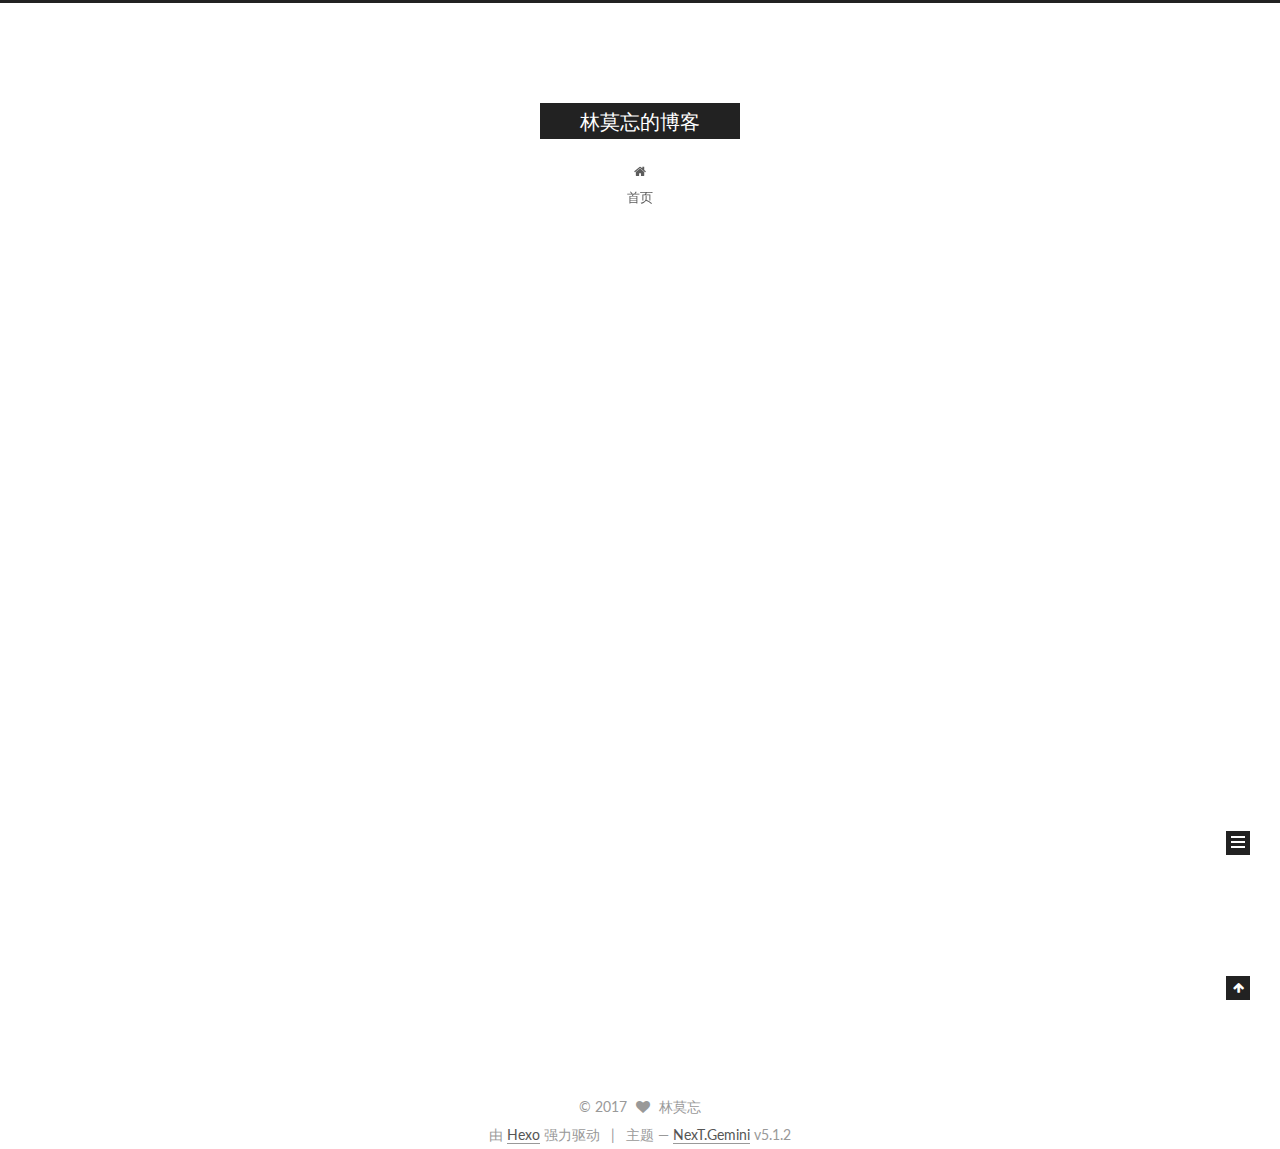
==== commit a86c20a9: "Site updated: 2017-09-01 17:08:52" ====
--- a/index.html
+++ b/index.html
@@ -310,7 +310,7 @@
 <p>更多信息: <a href="https://hexo.io/docs/writing.html" target="_blank" rel="external">Writing</a></p>
 <h3 id="本地调试"><a href="#本地调试" class="headerlink" title="本地调试"></a>本地调试</h3><figure class="highlight bash"><table><tr><td class="gutter"><pre><div class="line">1</div></pre></td><td class="code"><pre><div class="line">$ hexo s --debug</div></pre></td></tr></table></figure>
 <p>更多信息: <a href="https://hexo.io/docs/server.html" target="_blank" rel="external">Server</a></p>
-<h3 id="生成静态文件并且发布到github上"><a href="#生成静态文件并且发布到github上" class="headerlink" title="生成静态文件并且发布到github上"></a>生成静态文件并且发布到github上</h3><figure class="highlight bash"><table><tr><td class="gutter"><pre><div class="line">1</div></pre></td><td class="code"><pre><div class="line">$ hexo g -deploy</div></pre></td></tr></table></figure>
+<h3 id="生成静态文件并且发布到github上"><a href="#生成静态文件并且发布到github上" class="headerlink" title="生成静态文件并且发布到github上"></a>生成静态文件并且发布到github上</h3><figure class="highlight bash"><table><tr><td class="gutter"><pre><div class="line">1</div></pre></td><td class="code"><pre><div class="line">$ hexo g -d</div></pre></td></tr></table></figure>
 <p>更多信息: <a href="https://hexo.io/docs/generating.html" target="_blank" rel="external">Generating</a> <a href="https://hexo.io/docs/deployment.html" target="_blank" rel="external">Deployment</a></p>
 
           
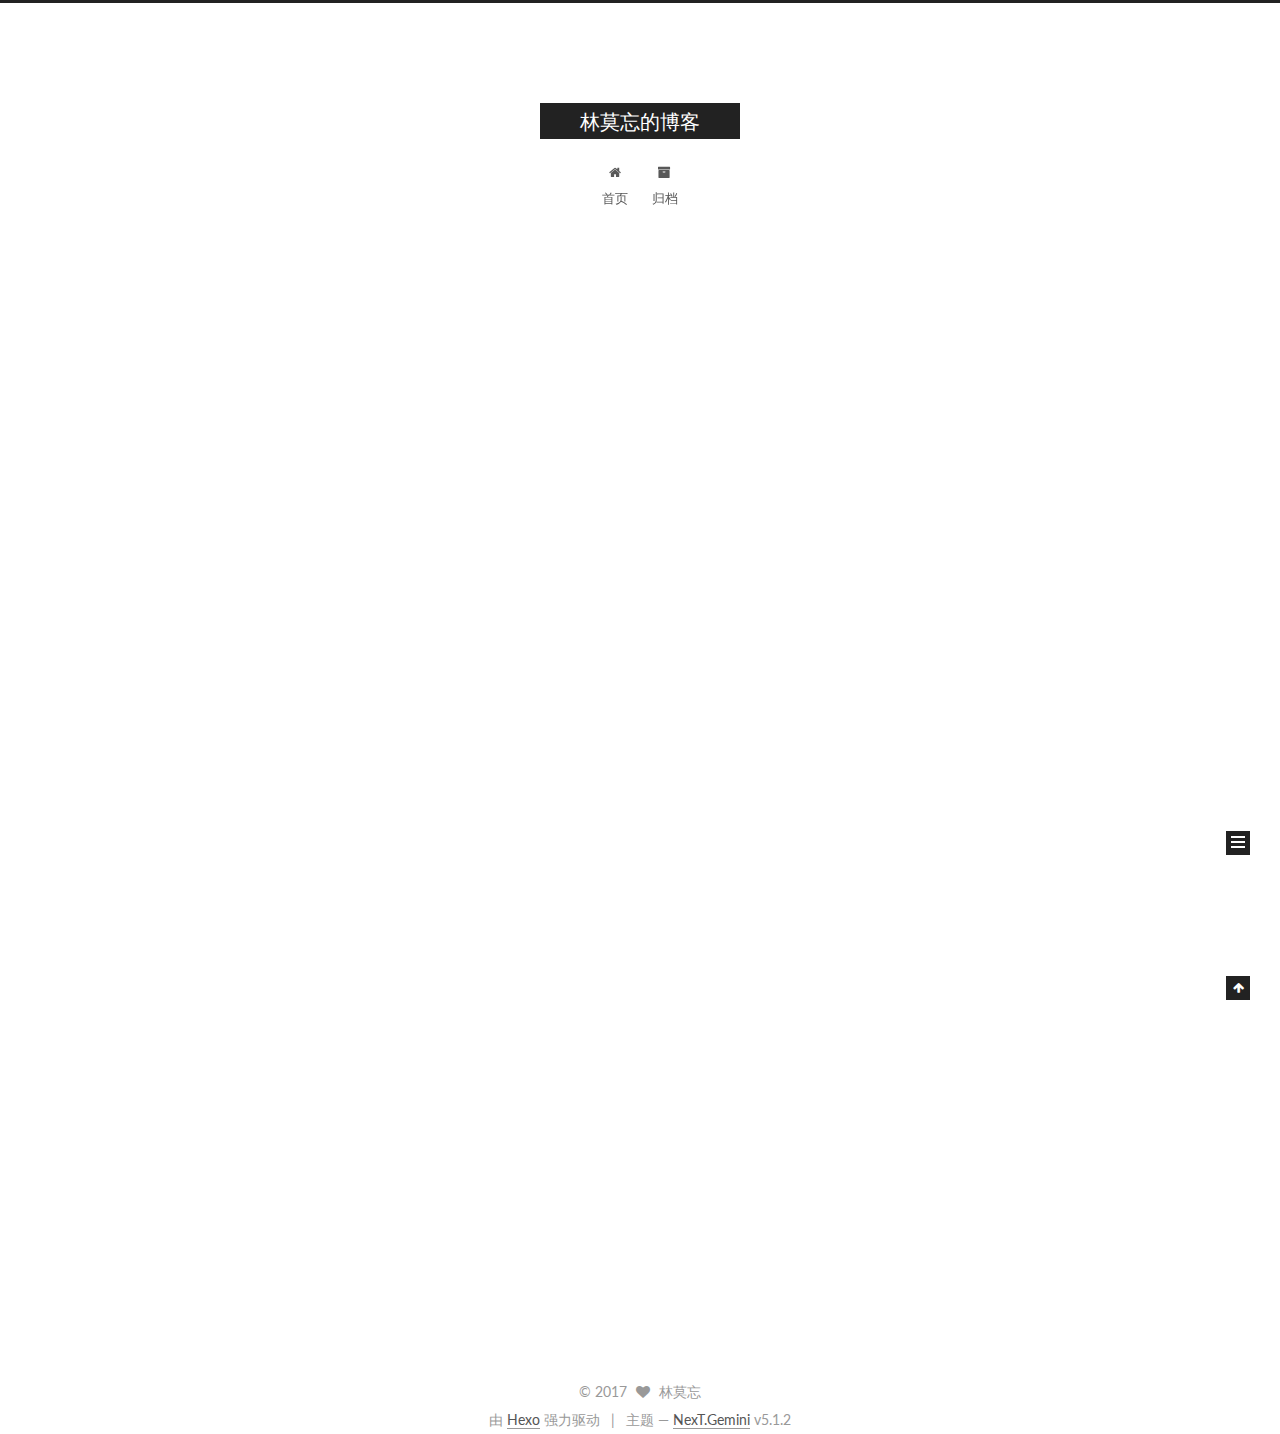
==== commit 437e4dac: "Site updated: 2017-09-01 17:38:24" ====
--- a/index.html
+++ b/index.html
@@ -201,6 +201,16 @@
           </a>
         </li>
       
+        
+        <li class="menu-item menu-item-archives">
+          <a href="/archives/" rel="section">
+            
+              <i class="menu-item-icon fa fa-fw fa-archive"></i> <br />
+            
+            归档
+          </a>
+        </li>
+      
 
       
     </ul>
@@ -311,7 +321,9 @@
 <h3 id="本地调试"><a href="#本地调试" class="headerlink" title="本地调试"></a>本地调试</h3><figure class="highlight bash"><table><tr><td class="gutter"><pre><div class="line">1</div></pre></td><td class="code"><pre><div class="line">$ hexo s --debug</div></pre></td></tr></table></figure>
 <p>更多信息: <a href="https://hexo.io/docs/server.html" target="_blank" rel="external">Server</a></p>
 <h3 id="生成静态文件并且发布到github上"><a href="#生成静态文件并且发布到github上" class="headerlink" title="生成静态文件并且发布到github上"></a>生成静态文件并且发布到github上</h3><figure class="highlight bash"><table><tr><td class="gutter"><pre><div class="line">1</div></pre></td><td class="code"><pre><div class="line">$ hexo g -d</div></pre></td></tr></table></figure>
-<p>更多信息: <a href="https://hexo.io/docs/generating.html" target="_blank" rel="external">Generating</a> <a href="https://hexo.io/docs/deployment.html" target="_blank" rel="external">Deployment</a></p>
+<p>更多信息: <a href="https://hexo.io/docs/generating.html" target="_blank" rel="external">Generating</a> 、 <a href="https://hexo.io/docs/deployment.html" target="_blank" rel="external">Deployment</a></p>
+<h2 id="遇到的坑"><a href="#遇到的坑" class="headerlink" title="遇到的坑"></a>遇到的坑</h2><h3 id="上传到自己的github页面"><a href="#上传到自己的github页面" class="headerlink" title="上传到自己的github页面"></a>上传到自己的<a href="https://linjieada.github.io" target="_blank" rel="external">github</a>页面</h3><figure class="highlight bash"><table><tr><td class="gutter"><pre><div class="line">1</div><div class="line">2</div><div class="line">3</div><div class="line">4</div></pre></td><td class="code"><pre><div class="line">deploy:</div><div class="line">  <span class="built_in">type</span>: git</div><div class="line">  repo: https://github.com/linjieAda/linjieAda.github.io.git</div><div class="line">  branch: master</div></pre></td></tr></table></figure>
+<p>github可以免费搭建个人博客，在_config.yml文件中如上操作，可以把代码上传到这个仓库，页面自然就生成了。</p>
 
           
         
@@ -381,6 +393,10 @@
       <section class="site-overview sidebar-panel sidebar-panel-active">
         <div class="site-author motion-element" itemprop="author" itemscope itemtype="http://schema.org/Person">
           
+            <img class="site-author-image" itemprop="image"
+              src="/images/avatar.gif"
+              alt="林莫忘" />
+          
             <p class="site-author-name" itemprop="name">林莫忘</p>
             <p class="site-description motion-element" itemprop="description"></p>
         </div>
@@ -390,7 +406,7 @@
           
             <div class="site-state-item site-state-posts">
             
-              <a href="/archives">
+              <a href="/archives/">
             
                 <span class="site-state-item-count">1</span>
                 <span class="site-state-item-name">日志</span>
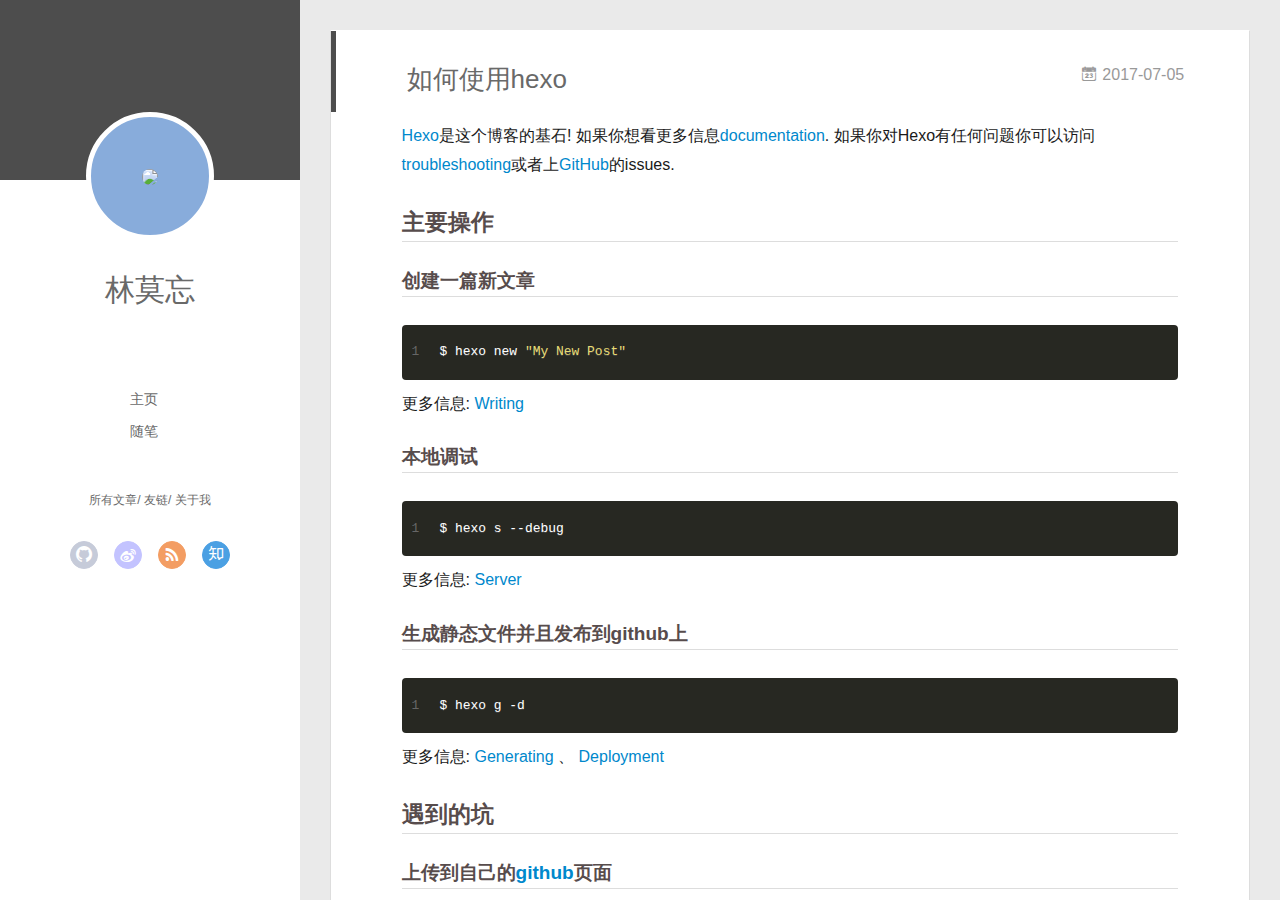
==== commit ec0b6688: "Site updated: 2017-09-01 18:07:11" ====
--- a/index.html
+++ b/index.html
@@ -1,321 +1,177 @@
 <!DOCTYPE html>
-
-
-
-  
-
-
-<html class="theme-next gemini use-motion" lang="zh-Hans">
+<html>
 <head>
-  <meta charset="UTF-8"/>
-<meta http-equiv="X-UA-Compatible" content="IE=edge" />
-<meta name="viewport" content="width=device-width, initial-scale=1, maximum-scale=1"/>
-<meta name="theme-color" content="#222">
-
-
-
-
-
-
-
-
-
-<meta http-equiv="Cache-Control" content="no-transform" />
-<meta http-equiv="Cache-Control" content="no-siteapp" />
-
-
-
-
-
-
-
-
-
-
-
-
-
-
-
-
-  
-  
-  <link href="/lib/fancybox/source/jquery.fancybox.css?v=2.1.5" rel="stylesheet" type="text/css" />
-
-
-
-
-  
-  
-  
-  
-
-  
-    
-    
-  
-
-  
-
-  
-
-  
-
-  
-
-  
-    
-    
-    <link href="//fonts.googleapis.com/css?family=Lato:300,300italic,400,400italic,700,700italic&subset=latin,latin-ext" rel="stylesheet" type="text/css">
-  
-
-
-
-
-
-
-<link href="/lib/font-awesome/css/font-awesome.min.css?v=4.6.2" rel="stylesheet" type="text/css" />
-
-<link href="/css/main.css?v=5.1.2" rel="stylesheet" type="text/css" />
-
-
-  <meta name="keywords" content="Hexo, NexT" />
-
-
-
-
-
-
-
-
-  <link rel="shortcut icon" type="image/x-icon" href="/favicon.ico?v=5.1.2" />
-
-
-
-
-
-
-<meta property="og:type" content="website">
+  <meta charset="utf-8">
+  
+  <meta name="renderer" content="webkit">
+  <meta http-equiv="X-UA-Compatible" content="IE=edge" >
+  <link rel="dns-prefetch" href="http://yoursite.com">
+  <title>林莫忘的博客</title>
+  <meta name="viewport" content="width=device-width, initial-scale=1, maximum-scale=1">
+  <meta property="og:type" content="website">
 <meta property="og:title" content="林莫忘的博客">
 <meta property="og:url" content="http://yoursite.com/index.html">
 <meta property="og:site_name" content="林莫忘的博客">
 <meta name="twitter:card" content="summary">
 <meta name="twitter:title" content="林莫忘的博客">
-
-
-
-<script type="text/javascript" id="hexo.configurations">
-  var NexT = window.NexT || {};
-  var CONFIG = {
-    root: '/',
-    scheme: 'Gemini',
-    version: '5.1.2',
-    sidebar: {"position":"left","display":"post","offset":12,"offset_float":12,"b2t":false,"scrollpercent":false,"onmobile":false},
-    fancybox: true,
-    tabs: true,
-    motion: {"enable":true,"async":false,"transition":{"post_block":"fadeIn","post_header":"slideDownIn","post_body":"slideDownIn","coll_header":"slideLeftIn"}},
-    duoshuo: {
-      userId: '0',
-      author: '博主'
-    },
-    algolia: {
-      applicationID: '',
-      apiKey: '',
-      indexName: '',
-      hits: {"per_page":10},
-      labels: {"input_placeholder":"Search for Posts","hits_empty":"We didn't find any results for the search: ${query}","hits_stats":"${hits} results found in ${time} ms"}
+  
+    <link rel="alternative" href="/atom.xml" title="林莫忘的博客" type="application/atom+xml">
+  
+  
+    <link rel="icon" href="/favicon.png">
+  
+  <link rel="stylesheet" type="text/css" href="/./main.b3331d.css">
+  <style type="text/css">
+  
+    #container.show {
+      background: linear-gradient(200deg,#a0cfe4,#e8c37e);
     }
-  };
-</script>
-
-
-
-  <link rel="canonical" href="http://yoursite.com/"/>
-
-
-
-
-
-  <title>林莫忘的博客</title>
-  
-
-
-
-
-
-
-
+  </style>
+  
+
+  
 
 </head>
 
-<body itemscope itemtype="http://schema.org/WebPage" lang="zh-Hans">
-
-  
-  
-    
-  
-
-  <div class="container sidebar-position-left 
-  page-home">
-    <div class="headband"></div>
-
-    <header id="header" class="header" itemscope itemtype="http://schema.org/WPHeader">
-      <div class="header-inner"><div class="site-brand-wrapper">
-  <div class="site-meta ">
-    
-
-    <div class="custom-logo-site-title">
-      <a href="/"  class="brand" rel="start">
-        <span class="logo-line-before"><i></i></span>
-        <span class="site-title">林莫忘的博客</span>
-        <span class="logo-line-after"><i></i></span>
-      </a>
-    </div>
-      
-        <p class="site-subtitle"></p>
-      
-  </div>
-
-  <div class="site-nav-toggle">
-    <button>
-      <span class="btn-bar"></span>
-      <span class="btn-bar"></span>
-      <span class="btn-bar"></span>
-    </button>
-  </div>
+<body>
+  <div id="container" q-class="show:isCtnShow">
+    <canvas id="anm-canvas" class="anm-canvas"></canvas>
+    <div class="left-col" q-class="show:isShow">
+      
+<div class="overlay" style="background: #4d4d4d"></div>
+<div class="intrude-less">
+	<header id="header" class="inner">
+		<a href="/" class="profilepic">
+			<img src="null" class="js-avatar">
+		</a>
+		<hgroup>
+		  <h1 class="header-author"><a href="/">林莫忘</a></h1>
+		</hgroup>
+		
+
+		<nav class="header-menu">
+			<ul>
+			
+				<li><a href="/">主页</a></li>
+	        
+				<li><a href="/tags/随笔/">随笔</a></li>
+	        
+			</ul>
+		</nav>
+		<nav class="header-smart-menu">
+    		
+    			
+    			<a q-on="click: openSlider(e, 'innerArchive')" href="javascript:void(0)">所有文章</a>
+    			
+            
+    			
+    			<a q-on="click: openSlider(e, 'friends')" href="javascript:void(0)">友链</a>
+    			
+            
+    			
+    			<a q-on="click: openSlider(e, 'aboutme')" href="javascript:void(0)">关于我</a>
+    			
+            
+		</nav>
+		<nav class="header-nav">
+			<div class="social">
+				
+					<a class="github" target="_blank" href="#" title="github"><i class="icon-github"></i></a>
+		        
+					<a class="weibo" target="_blank" href="#" title="weibo"><i class="icon-weibo"></i></a>
+		        
+					<a class="rss" target="_blank" href="#" title="rss"><i class="icon-rss"></i></a>
+		        
+					<a class="zhihu" target="_blank" href="#" title="zhihu"><i class="icon-zhihu"></i></a>
+		        
+			</div>
+		</nav>
+	</header>		
 </div>
 
-<nav class="site-nav">
-  
-
-  
-    <ul id="menu" class="menu">
-      
-        
-        <li class="menu-item menu-item-home">
-          <a href="/" rel="section">
+    </div>
+    <div class="mid-col" q-class="show:isShow,hide:isShow|isFalse">
+      
+<nav id="mobile-nav">
+  	<div class="overlay js-overlay" style="background: #4d4d4d"></div>
+	<div class="btnctn js-mobile-btnctn">
+  		<div class="slider-trigger list" q-on="click: openSlider(e)"><i class="icon icon-sort"></i></div>
+	</div>
+	<div class="intrude-less">
+		<header id="header" class="inner">
+			<div class="profilepic">
+				<img src="null" class="js-avatar">
+			</div>
+			<hgroup>
+			  <h1 class="header-author js-header-author">林莫忘</h1>
+			</hgroup>
+			
+			
+			
+				
+			
+				
+			
+			
+			
+			<nav class="header-nav">
+				<div class="social">
+					
+						<a class="github" target="_blank" href="#" title="github"><i class="icon-github"></i></a>
+			        
+						<a class="weibo" target="_blank" href="#" title="weibo"><i class="icon-weibo"></i></a>
+			        
+						<a class="rss" target="_blank" href="#" title="rss"><i class="icon-rss"></i></a>
+			        
+						<a class="zhihu" target="_blank" href="#" title="zhihu"><i class="icon-zhihu"></i></a>
+			        
+				</div>
+			</nav>
+
+			<nav class="header-menu js-header-menu">
+				<ul style="width: 50%">
+				
+				
+					<li style="width: 50%"><a href="/">主页</a></li>
+		        
+					<li style="width: 50%"><a href="/tags/随笔/">随笔</a></li>
+		        
+				</ul>
+			</nav>
+		</header>				
+	</div>
+	<div class="mobile-mask" style="display:none" q-show="isShow"></div>
+</nav>
+
+      <div id="wrapper" class="body-wrap">
+        <div class="menu-l">
+          <div class="canvas-wrap">
+            <canvas data-colors="#eaeaea" data-sectionHeight="100" data-contentId="js-content" id="myCanvas1" class="anm-canvas"></canvas>
+          </div>
+          <div id="js-content" class="content-ll">
             
-              <i class="menu-item-icon fa fa-fw fa-home"></i> <br />
-            
-            首页
-          </a>
-        </li>
-      
-        
-        <li class="menu-item menu-item-archives">
-          <a href="/archives/" rel="section">
-            
-              <i class="menu-item-icon fa fa-fw fa-archive"></i> <br />
-            
-            归档
-          </a>
-        </li>
-      
-
-      
-    </ul>
-  
-
-  
-</nav>
-
-
-
- </div>
-    </header>
-
-    <main id="main" class="main">
-      <div class="main-inner">
-        <div class="content-wrap">
-          <div id="content" class="content">
-            
-  <section id="posts" class="posts-expand">
-    
-      
-
-  
-
-  
-  
-  
-
-  <article class="post post-type-normal" itemscope itemtype="http://schema.org/Article">
-  
-  
-  
-  <div class="post-block">
-    <link itemprop="mainEntityOfPage" href="http://yoursite.com/2017/07/05/hello-world/">
-
-    <span hidden itemprop="author" itemscope itemtype="http://schema.org/Person">
-      <meta itemprop="name" content="林莫忘">
-      <meta itemprop="description" content="">
-      <meta itemprop="image" content="/images/avatar.gif">
-    </span>
-
-    <span hidden itemprop="publisher" itemscope itemtype="http://schema.org/Organization">
-      <meta itemprop="name" content="林莫忘的博客">
-    </span>
-
-    
-      <header class="post-header">
-
-        
-        
-          <h1 class="post-title" itemprop="name headline">
-                
-                <a class="post-title-link" href="/2017/07/05/hello-world/" itemprop="url">如何使用hexo</a></h1>
-        
-
-        <div class="post-meta">
-          <span class="post-time">
-            
-              <span class="post-meta-item-icon">
-                <i class="fa fa-calendar-o"></i>
-              </span>
-              
-                <span class="post-meta-item-text">发表于</span>
-              
-              <time title="创建于" itemprop="dateCreated datePublished" datetime="2017-07-05T23:26:20+08:00">
-                2017-07-05
-              </time>
-            
-
-            
-
-            
-          </span>
-
-          
-
-          
-            
-          
-
-          
-          
-
-          
-
-          
-
-          
-
-        </div>
+  
+    <article id="post-hello-world" class="article article-type-post  article-index" itemscope itemprop="blogPost">
+  <div class="article-inner">
+    
+      <header class="article-header">
+        
+  
+    <h1 itemprop="name">
+      <a class="article-title" href="/2017/07/05/hello-world/">如何使用hexo</a>
+    </h1>
+  
+
+        
+        <a href="/2017/07/05/hello-world/" class="archive-article-date">
+  	<time datetime="2017-07-05T15:26:20.000Z" itemprop="datePublished"><i class="icon-calendar icon"></i>2017-07-05</time>
+</a>
+        
       </header>
     
-
-    
-    
-    
-    <div class="post-body" itemprop="articleBody">
-
-      
-      
-
-      
-        
-          
-            <p><a href="https://hexo.io/" target="_blank" rel="external">Hexo</a>是这个博客的基石! 如果你想看更多信息<a href="https://hexo.io/docs/" target="_blank" rel="external">documentation</a>. 如果你对Hexo有任何问题你可以访问<a href="https://hexo.io/docs/troubleshooting.html" target="_blank" rel="external">troubleshooting</a>或者上<a href="https://github.com/hexojs/hexo/issues" target="_blank" rel="external">GitHub</a>的issues.</p>
+    <div class="article-entry" itemprop="articleBody">
+      
+        <p><a href="https://hexo.io/" target="_blank" rel="external">Hexo</a>是这个博客的基石! 如果你想看更多信息<a href="https://hexo.io/docs/" target="_blank" rel="external">documentation</a>. 如果你对Hexo有任何问题你可以访问<a href="https://hexo.io/docs/troubleshooting.html" target="_blank" rel="external">troubleshooting</a>或者上<a href="https://github.com/hexojs/hexo/issues" target="_blank" rel="external">GitHub</a>的issues.</p>
 <h2 id="主要操作"><a href="#主要操作" class="headerlink" title="主要操作"></a>主要操作</h2><h3 id="创建一篇新文章"><a href="#创建一篇新文章" class="headerlink" title="创建一篇新文章"></a>创建一篇新文章</h3><figure class="highlight bash"><table><tr><td class="gutter"><pre><div class="line">1</div></pre></td><td class="code"><pre><div class="line">$ hexo new <span class="string">"My New Post"</span></div></pre></td></tr></table></figure>
 <p>更多信息: <a href="https://hexo.io/docs/writing.html" target="_blank" rel="external">Writing</a></p>
 <h3 id="本地调试"><a href="#本地调试" class="headerlink" title="本地调试"></a>本地调试</h3><figure class="highlight bash"><table><tr><td class="gutter"><pre><div class="line">1</div></pre></td><td class="code"><pre><div class="line">$ hexo s --debug</div></pre></td></tr></table></figure>
@@ -325,299 +181,277 @@
 <h2 id="遇到的坑"><a href="#遇到的坑" class="headerlink" title="遇到的坑"></a>遇到的坑</h2><h3 id="上传到自己的github页面"><a href="#上传到自己的github页面" class="headerlink" title="上传到自己的github页面"></a>上传到自己的<a href="https://linjieada.github.io" target="_blank" rel="external">github</a>页面</h3><figure class="highlight bash"><table><tr><td class="gutter"><pre><div class="line">1</div><div class="line">2</div><div class="line">3</div><div class="line">4</div></pre></td><td class="code"><pre><div class="line">deploy:</div><div class="line">  <span class="built_in">type</span>: git</div><div class="line">  repo: https://github.com/linjieAda/linjieAda.github.io.git</div><div class="line">  branch: master</div></pre></td></tr></table></figure>
 <p>github可以免费搭建个人博客，在_config.yml文件中如上操作，可以把代码上传到这个仓库，页面自然就生成了。</p>
 
-          
-        
-      
-    </div>
-    
-    
-    
-
-    
-
-    
-
-    
-
-    <footer class="post-footer">
-      
-
-      
-
-      
-
-      
-      
-        <div class="post-eof"></div>
-      
-    </footer>
+      
+
+      
+    </div>
+    <div class="article-info article-info-index">
+      
+      
+      
+
+      
+        <p class="article-more-link">
+          <a class="article-more-a" href="/2017/07/05/hello-world/">展开全文 >></a>
+        </p>
+      
+
+      
+      <div class="clearfix"></div>
+    </div>
   </div>
-  
-  
-  
-  </article>
-
-
-    
-  </section>
-
+</article>
+
+
+
+
+
+  
   
 
 
           </div>
-          
-
-
-          
-
         </div>
-        
-          
-  
-  <div class="sidebar-toggle">
-    <div class="sidebar-toggle-line-wrap">
-      <span class="sidebar-toggle-line sidebar-toggle-line-first"></span>
-      <span class="sidebar-toggle-line sidebar-toggle-line-middle"></span>
-      <span class="sidebar-toggle-line sidebar-toggle-line-last"></span>
+      </div>
+      <footer id="footer">
+  <div class="outer">
+    <div id="footer-info">
+    	<div class="footer-left">
+    		&copy; 2017 林莫忘
+    	</div>
+      	<div class="footer-right">
+      		<a href="http://hexo.io/" target="_blank">Hexo</a>  Theme <a href="https://github.com/litten/hexo-theme-yilia" target="_blank">Yilia</a> by Litten
+      	</div>
     </div>
   </div>
-
-  <aside id="sidebar" class="sidebar">
-    
-    <div class="sidebar-inner">
-
-      
-
-      
-
-      <section class="site-overview sidebar-panel sidebar-panel-active">
-        <div class="site-author motion-element" itemprop="author" itemscope itemtype="http://schema.org/Person">
-          
-            <img class="site-author-image" itemprop="image"
-              src="/images/avatar.gif"
-              alt="林莫忘" />
-          
-            <p class="site-author-name" itemprop="name">林莫忘</p>
-            <p class="site-description motion-element" itemprop="description"></p>
+</footer>
+    </div>
+    <script>
+	var yiliaConfig = {
+		mathjax: false,
+		isHome: true,
+		isPost: false,
+		isArchive: false,
+		isTag: false,
+		isCategory: false,
+		open_in_new: false,
+		root: "/",
+		innerArchive: true,
+		showTags: false
+	}
+</script>
+
+<script>!function(t){function n(e){if(r[e])return r[e].exports;var i=r[e]={exports:{},id:e,loaded:!1};return t[e].call(i.exports,i,i.exports,n),i.loaded=!0,i.exports}var r={};n.m=t,n.c=r,n.p="./",n(0)}([function(t,n,r){r(194),t.exports=r(190)},function(t,n,r){var e=r(3),i=r(52),o=r(27),u=r(28),c=r(53),f="prototype",a=function(t,n,r){var s,l,h,v,p=t&a.F,d=t&a.G,y=t&a.S,g=t&a.P,b=t&a.B,m=d?e:y?e[n]||(e[n]={}):(e[n]||{})[f],x=d?i:i[n]||(i[n]={}),w=x[f]||(x[f]={});d&&(r=n);for(s in r)l=!p&&m&&void 0!==m[s],h=(l?m:r)[s],v=b&&l?c(h,e):g&&"function"==typeof h?c(Function.call,h):h,m&&u(m,s,h,t&a.U),x[s]!=h&&o(x,s,v),g&&w[s]!=h&&(w[s]=h)};e.core=i,a.F=1,a.G=2,a.S=4,a.P=8,a.B=16,a.W=32,a.U=64,a.R=128,t.exports=a},function(t,n,r){var e=r(6);t.exports=function(t){if(!e(t))throw TypeError(t+" is not an object!");return t}},function(t,n){var r=t.exports="undefined"!=typeof window&&window.Math==Math?window:"undefined"!=typeof self&&self.Math==Math?self:Function("return this")();"number"==typeof __g&&(__g=r)},function(t,n){t.exports=function(t){try{return!!t()}catch(t){return!0}}},function(t,n){var r=t.exports="undefined"!=typeof window&&window.Math==Math?window:"undefined"!=typeof self&&self.Math==Math?self:Function("return this")();"number"==typeof __g&&(__g=r)},function(t,n){t.exports=function(t){return"object"==typeof t?null!==t:"function"==typeof t}},function(t,n,r){var e=r(126)("wks"),i=r(76),o=r(3).Symbol,u="function"==typeof o;(t.exports=function(t){return e[t]||(e[t]=u&&o[t]||(u?o:i)("Symbol."+t))}).store=e},function(t,n){var r={}.hasOwnProperty;t.exports=function(t,n){return r.call(t,n)}},function(t,n,r){var e=r(94),i=r(33);t.exports=function(t){return e(i(t))}},function(t,n,r){t.exports=!r(4)(function(){return 7!=Object.defineProperty({},"a",{get:function(){return 7}}).a})},function(t,n,r){var e=r(2),i=r(167),o=r(50),u=Object.defineProperty;n.f=r(10)?Object.defineProperty:function(t,n,r){if(e(t),n=o(n,!0),e(r),i)try{return u(t,n,r)}catch(t){}if("get"in r||"set"in r)throw TypeError("Accessors not supported!");return"value"in r&&(t[n]=r.value),t}},function(t,n,r){t.exports=!r(18)(function(){return 7!=Object.defineProperty({},"a",{get:function(){return 7}}).a})},function(t,n,r){var e=r(14),i=r(22);t.exports=r(12)?function(t,n,r){return e.f(t,n,i(1,r))}:function(t,n,r){return t[n]=r,t}},function(t,n,r){var e=r(20),i=r(58),o=r(42),u=Object.defineProperty;n.f=r(12)?Object.defineProperty:function(t,n,r){if(e(t),n=o(n,!0),e(r),i)try{return u(t,n,r)}catch(t){}if("get"in r||"set"in r)throw TypeError("Accessors not supported!");return"value"in r&&(t[n]=r.value),t}},function(t,n,r){var e=r(40)("wks"),i=r(23),o=r(5).Symbol,u="function"==typeof o;(t.exports=function(t){return e[t]||(e[t]=u&&o[t]||(u?o:i)("Symbol."+t))}).store=e},function(t,n,r){var e=r(67),i=Math.min;t.exports=function(t){return t>0?i(e(t),9007199254740991):0}},function(t,n,r){var e=r(46);t.exports=function(t){return Object(e(t))}},function(t,n){t.exports=function(t){try{return!!t()}catch(t){return!0}}},function(t,n,r){var e=r(63),i=r(34);t.exports=Object.keys||function(t){return e(t,i)}},function(t,n,r){var e=r(21);t.exports=function(t){if(!e(t))throw TypeError(t+" is not an object!");return t}},function(t,n){t.exports=function(t){return"object"==typeof t?null!==t:"function"==typeof t}},function(t,n){t.exports=function(t,n){return{enumerable:!(1&t),configurable:!(2&t),writable:!(4&t),value:n}}},function(t,n){var r=0,e=Math.random();t.exports=function(t){return"Symbol(".concat(void 0===t?"":t,")_",(++r+e).toString(36))}},function(t,n){var r={}.hasOwnProperty;t.exports=function(t,n){return r.call(t,n)}},function(t,n){var r=t.exports={version:"2.4.0"};"number"==typeof __e&&(__e=r)},function(t,n){t.exports=function(t){if("function"!=typeof t)throw TypeError(t+" is not a function!");return t}},function(t,n,r){var e=r(11),i=r(66);t.exports=r(10)?function(t,n,r){return e.f(t,n,i(1,r))}:function(t,n,r){return t[n]=r,t}},function(t,n,r){var e=r(3),i=r(27),o=r(24),u=r(76)("src"),c="toString",f=Function[c],a=(""+f).split(c);r(52).inspectSource=function(t){return f.call(t)},(t.exports=function(t,n,r,c){var f="function"==typeof r;f&&(o(r,"name")||i(r,"name",n)),t[n]!==r&&(f&&(o(r,u)||i(r,u,t[n]?""+t[n]:a.join(String(n)))),t===e?t[n]=r:c?t[n]?t[n]=r:i(t,n,r):(delete t[n],i(t,n,r)))})(Function.prototype,c,function(){return"function"==typeof this&&this[u]||f.call(this)})},function(t,n,r){var e=r(1),i=r(4),o=r(46),u=function(t,n,r,e){var i=String(o(t)),u="<"+n;return""!==r&&(u+=" "+r+'="'+String(e).replace(/"/g,"&quot;")+'"'),u+">"+i+"</"+n+">"};t.exports=function(t,n){var r={};r[t]=n(u),e(e.P+e.F*i(function(){var n=""[t]('"');return n!==n.toLowerCase()||n.split('"').length>3}),"String",r)}},function(t,n,r){var e=r(115),i=r(46);t.exports=function(t){return e(i(t))}},function(t,n,r){var e=r(116),i=r(66),o=r(30),u=r(50),c=r(24),f=r(167),a=Object.getOwnPropertyDescriptor;n.f=r(10)?a:function(t,n){if(t=o(t),n=u(n,!0),f)try{return a(t,n)}catch(t){}if(c(t,n))return i(!e.f.call(t,n),t[n])}},function(t,n,r){var e=r(24),i=r(17),o=r(145)("IE_PROTO"),u=Object.prototype;t.exports=Object.getPrototypeOf||function(t){return t=i(t),e(t,o)?t[o]:"function"==typeof t.constructor&&t instanceof t.constructor?t.constructor.prototype:t instanceof Object?u:null}},function(t,n){t.exports=function(t){if(void 0==t)throw TypeError("Can't call method on  "+t);return t}},function(t,n){t.exports="constructor,hasOwnProperty,isPrototypeOf,propertyIsEnumerable,toLocaleString,toString,valueOf".split(",")},function(t,n){t.exports={}},function(t,n){t.exports=!0},function(t,n){n.f={}.propertyIsEnumerable},function(t,n,r){var e=r(14).f,i=r(8),o=r(15)("toStringTag");t.exports=function(t,n,r){t&&!i(t=r?t:t.prototype,o)&&e(t,o,{configurable:!0,value:n})}},function(t,n,r){var e=r(40)("keys"),i=r(23);t.exports=function(t){return e[t]||(e[t]=i(t))}},function(t,n,r){var e=r(5),i="__core-js_shared__",o=e[i]||(e[i]={});t.exports=function(t){return o[t]||(o[t]={})}},function(t,n){var r=Math.ceil,e=Math.floor;t.exports=function(t){return isNaN(t=+t)?0:(t>0?e:r)(t)}},function(t,n,r){var e=r(21);t.exports=function(t,n){if(!e(t))return t;var r,i;if(n&&"function"==typeof(r=t.toString)&&!e(i=r.call(t)))return i;if("function"==typeof(r=t.valueOf)&&!e(i=r.call(t)))return i;if(!n&&"function"==typeof(r=t.toString)&&!e(i=r.call(t)))return i;throw TypeError("Can't convert object to primitive value")}},function(t,n,r){var e=r(5),i=r(25),o=r(36),u=r(44),c=r(14).f;t.exports=function(t){var n=i.Symbol||(i.Symbol=o?{}:e.Symbol||{});"_"==t.charAt(0)||t in n||c(n,t,{value:u.f(t)})}},function(t,n,r){n.f=r(15)},function(t,n){var r={}.toString;t.exports=function(t){return r.call(t).slice(8,-1)}},function(t,n){t.exports=function(t){if(void 0==t)throw TypeError("Can't call method on  "+t);return t}},function(t,n,r){var e=r(4);t.exports=function(t,n){return!!t&&e(function(){n?t.call(null,function(){},1):t.call(null)})}},function(t,n,r){var e=r(53),i=r(115),o=r(17),u=r(16),c=r(202);t.exports=function(t,n){var r=1==t,f=2==t,a=3==t,s=4==t,l=6==t,h=5==t||l,v=n||c;return function(n,c,p){for(var d,y,g=o(n),b=i(g),m=e(c,p,3),x=u(b.length),w=0,S=r?v(n,x):f?v(n,0):void 0;x>w;w++)if((h||w in b)&&(d=b[w],y=m(d,w,g),t))if(r)S[w]=y;else if(y)switch(t){case 3:return!0;case 5:return d;case 6:return w;case 2:S.push(d)}else if(s)return!1;return l?-1:a||s?s:S}}},function(t,n,r){var e=r(1),i=r(52),o=r(4);t.exports=function(t,n){var r=(i.Object||{})[t]||Object[t],u={};u[t]=n(r),e(e.S+e.F*o(function(){r(1)}),"Object",u)}},function(t,n,r){var e=r(6);t.exports=function(t,n){if(!e(t))return t;var r,i;if(n&&"function"==typeof(r=t.toString)&&!e(i=r.call(t)))return i;if("function"==typeof(r=t.valueOf)&&!e(i=r.call(t)))return i;if(!n&&"function"==typeof(r=t.toString)&&!e(i=r.call(t)))return i;throw TypeError("Can't convert object to primitive value")}},function(t,n,r){var e=r(5),i=r(25),o=r(91),u=r(13),c="prototype",f=function(t,n,r){var a,s,l,h=t&f.F,v=t&f.G,p=t&f.S,d=t&f.P,y=t&f.B,g=t&f.W,b=v?i:i[n]||(i[n]={}),m=b[c],x=v?e:p?e[n]:(e[n]||{})[c];v&&(r=n);for(a in r)(s=!h&&x&&void 0!==x[a])&&a in b||(l=s?x[a]:r[a],b[a]=v&&"function"!=typeof x[a]?r[a]:y&&s?o(l,e):g&&x[a]==l?function(t){var n=function(n,r,e){if(this instanceof t){switch(arguments.length){case 0:return new t;case 1:return new t(n);case 2:return new t(n,r)}return new t(n,r,e)}return t.apply(this,arguments)};return n[c]=t[c],n}(l):d&&"function"==typeof l?o(Function.call,l):l,d&&((b.virtual||(b.virtual={}))[a]=l,t&f.R&&m&&!m[a]&&u(m,a,l)))};f.F=1,f.G=2,f.S=4,f.P=8,f.B=16,f.W=32,f.U=64,f.R=128,t.exports=f},function(t,n){var r=t.exports={version:"2.4.0"};"number"==typeof __e&&(__e=r)},function(t,n,r){var e=r(26);t.exports=function(t,n,r){if(e(t),void 0===n)return t;switch(r){case 1:return function(r){return t.call(n,r)};case 2:return function(r,e){return t.call(n,r,e)};case 3:return function(r,e,i){return t.call(n,r,e,i)}}return function(){return t.apply(n,arguments)}}},function(t,n,r){var e=r(183),i=r(1),o=r(126)("metadata"),u=o.store||(o.store=new(r(186))),c=function(t,n,r){var i=u.get(t);if(!i){if(!r)return;u.set(t,i=new e)}var o=i.get(n);if(!o){if(!r)return;i.set(n,o=new e)}return o},f=function(t,n,r){var e=c(n,r,!1);return void 0!==e&&e.has(t)},a=function(t,n,r){var e=c(n,r,!1);return void 0===e?void 0:e.get(t)},s=function(t,n,r,e){c(r,e,!0).set(t,n)},l=function(t,n){var r=c(t,n,!1),e=[];return r&&r.forEach(function(t,n){e.push(n)}),e},h=function(t){return void 0===t||"symbol"==typeof t?t:String(t)},v=function(t){i(i.S,"Reflect",t)};t.exports={store:u,map:c,has:f,get:a,set:s,keys:l,key:h,exp:v}},function(t,n,r){"use strict";if(r(10)){var e=r(69),i=r(3),o=r(4),u=r(1),c=r(127),f=r(152),a=r(53),s=r(68),l=r(66),h=r(27),v=r(73),p=r(67),d=r(16),y=r(75),g=r(50),b=r(24),m=r(180),x=r(114),w=r(6),S=r(17),_=r(137),O=r(70),E=r(32),P=r(71).f,j=r(154),F=r(76),M=r(7),A=r(48),N=r(117),T=r(146),I=r(155),k=r(80),L=r(123),R=r(74),C=r(130),D=r(160),U=r(11),W=r(31),G=U.f,B=W.f,V=i.RangeError,z=i.TypeError,q=i.Uint8Array,K="ArrayBuffer",J="Shared"+K,Y="BYTES_PER_ELEMENT",H="prototype",$=Array[H],X=f.ArrayBuffer,Q=f.DataView,Z=A(0),tt=A(2),nt=A(3),rt=A(4),et=A(5),it=A(6),ot=N(!0),ut=N(!1),ct=I.values,ft=I.keys,at=I.entries,st=$.lastIndexOf,lt=$.reduce,ht=$.reduceRight,vt=$.join,pt=$.sort,dt=$.slice,yt=$.toString,gt=$.toLocaleString,bt=M("iterator"),mt=M("toStringTag"),xt=F("typed_constructor"),wt=F("def_constructor"),St=c.CONSTR,_t=c.TYPED,Ot=c.VIEW,Et="Wrong length!",Pt=A(1,function(t,n){return Tt(T(t,t[wt]),n)}),jt=o(function(){return 1===new q(new Uint16Array([1]).buffer)[0]}),Ft=!!q&&!!q[H].set&&o(function(){new q(1).set({})}),Mt=function(t,n){if(void 0===t)throw z(Et);var r=+t,e=d(t);if(n&&!m(r,e))throw V(Et);return e},At=function(t,n){var r=p(t);if(r<0||r%n)throw V("Wrong offset!");return r},Nt=function(t){if(w(t)&&_t in t)return t;throw z(t+" is not a typed array!")},Tt=function(t,n){if(!(w(t)&&xt in t))throw z("It is not a typed array constructor!");return new t(n)},It=function(t,n){return kt(T(t,t[wt]),n)},kt=function(t,n){for(var r=0,e=n.length,i=Tt(t,e);e>r;)i[r]=n[r++];return i},Lt=function(t,n,r){G(t,n,{get:function(){return this._d[r]}})},Rt=function(t){var n,r,e,i,o,u,c=S(t),f=arguments.length,s=f>1?arguments[1]:void 0,l=void 0!==s,h=j(c);if(void 0!=h&&!_(h)){for(u=h.call(c),e=[],n=0;!(o=u.next()).done;n++)e.push(o.value);c=e}for(l&&f>2&&(s=a(s,arguments[2],2)),n=0,r=d(c.length),i=Tt(this,r);r>n;n++)i[n]=l?s(c[n],n):c[n];return i},Ct=function(){for(var t=0,n=arguments.length,r=Tt(this,n);n>t;)r[t]=arguments[t++];return r},Dt=!!q&&o(function(){gt.call(new q(1))}),Ut=function(){return gt.apply(Dt?dt.call(Nt(this)):Nt(this),arguments)},Wt={copyWithin:function(t,n){return D.call(Nt(this),t,n,arguments.length>2?arguments[2]:void 0)},every:function(t){return rt(Nt(this),t,arguments.length>1?arguments[1]:void 0)},fill:function(t){return C.apply(Nt(this),arguments)},filter:function(t){return It(this,tt(Nt(this),t,arguments.length>1?arguments[1]:void 0))},find:function(t){return et(Nt(this),t,arguments.length>1?arguments[1]:void 0)},findIndex:function(t){return it(Nt(this),t,arguments.length>1?arguments[1]:void 0)},forEach:function(t){Z(Nt(this),t,arguments.length>1?arguments[1]:void 0)},indexOf:function(t){return ut(Nt(this),t,arguments.length>1?arguments[1]:void 0)},includes:function(t){return ot(Nt(this),t,arguments.length>1?arguments[1]:void 0)},join:function(t){return vt.apply(Nt(this),arguments)},lastIndexOf:function(t){return st.apply(Nt(this),arguments)},map:function(t){return Pt(Nt(this),t,arguments.length>1?arguments[1]:void 0)},reduce:function(t){return lt.apply(Nt(this),arguments)},reduceRight:function(t){return ht.apply(Nt(this),arguments)},reverse:function(){for(var t,n=this,r=Nt(n).length,e=Math.floor(r/2),i=0;i<e;)t=n[i],n[i++]=n[--r],n[r]=t;return n},some:function(t){return nt(Nt(this),t,arguments.length>1?arguments[1]:void 0)},sort:function(t){return pt.call(Nt(this),t)},subarray:function(t,n){var r=Nt(this),e=r.length,i=y(t,e);return new(T(r,r[wt]))(r.buffer,r.byteOffset+i*r.BYTES_PER_ELEMENT,d((void 0===n?e:y(n,e))-i))}},Gt=function(t,n){return It(this,dt.call(Nt(this),t,n))},Bt=function(t){Nt(this);var n=At(arguments[1],1),r=this.length,e=S(t),i=d(e.length),o=0;if(i+n>r)throw V(Et);for(;o<i;)this[n+o]=e[o++]},Vt={entries:function(){return at.call(Nt(this))},keys:function(){return ft.call(Nt(this))},values:function(){return ct.call(Nt(this))}},zt=function(t,n){return w(t)&&t[_t]&&"symbol"!=typeof n&&n in t&&String(+n)==String(n)},qt=function(t,n){return zt(t,n=g(n,!0))?l(2,t[n]):B(t,n)},Kt=function(t,n,r){return!(zt(t,n=g(n,!0))&&w(r)&&b(r,"value"))||b(r,"get")||b(r,"set")||r.configurable||b(r,"writable")&&!r.writable||b(r,"enumerable")&&!r.enumerable?G(t,n,r):(t[n]=r.value,t)};St||(W.f=qt,U.f=Kt),u(u.S+u.F*!St,"Object",{getOwnPropertyDescriptor:qt,defineProperty:Kt}),o(function(){yt.call({})})&&(yt=gt=function(){return vt.call(this)});var Jt=v({},Wt);v(Jt,Vt),h(Jt,bt,Vt.values),v(Jt,{slice:Gt,set:Bt,constructor:function(){},toString:yt,toLocaleString:Ut}),Lt(Jt,"buffer","b"),Lt(Jt,"byteOffset","o"),Lt(Jt,"byteLength","l"),Lt(Jt,"length","e"),G(Jt,mt,{get:function(){return this[_t]}}),t.exports=function(t,n,r,f){f=!!f;var a=t+(f?"Clamped":"")+"Array",l="Uint8Array"!=a,v="get"+t,p="set"+t,y=i[a],g=y||{},b=y&&E(y),m=!y||!c.ABV,S={},_=y&&y[H],j=function(t,r){var e=t._d;return e.v[v](r*n+e.o,jt)},F=function(t,r,e){var i=t._d;f&&(e=(e=Math.round(e))<0?0:e>255?255:255&e),i.v[p](r*n+i.o,e,jt)},M=function(t,n){G(t,n,{get:function(){return j(this,n)},set:function(t){return F(this,n,t)},enumerable:!0})};m?(y=r(function(t,r,e,i){s(t,y,a,"_d");var o,u,c,f,l=0,v=0;if(w(r)){if(!(r instanceof X||(f=x(r))==K||f==J))return _t in r?kt(y,r):Rt.call(y,r);o=r,v=At(e,n);var p=r.byteLength;if(void 0===i){if(p%n)throw V(Et);if((u=p-v)<0)throw V(Et)}else if((u=d(i)*n)+v>p)throw V(Et);c=u/n}else c=Mt(r,!0),u=c*n,o=new X(u);for(h(t,"_d",{b:o,o:v,l:u,e:c,v:new Q(o)});l<c;)M(t,l++)}),_=y[H]=O(Jt),h(_,"constructor",y)):L(function(t){new y(null),new y(t)},!0)||(y=r(function(t,r,e,i){s(t,y,a);var o;return w(r)?r instanceof X||(o=x(r))==K||o==J?void 0!==i?new g(r,At(e,n),i):void 0!==e?new g(r,At(e,n)):new g(r):_t in r?kt(y,r):Rt.call(y,r):new g(Mt(r,l))}),Z(b!==Function.prototype?P(g).concat(P(b)):P(g),function(t){t in y||h(y,t,g[t])}),y[H]=_,e||(_.constructor=y));var A=_[bt],N=!!A&&("values"==A.name||void 0==A.name),T=Vt.values;h(y,xt,!0),h(_,_t,a),h(_,Ot,!0),h(_,wt,y),(f?new y(1)[mt]==a:mt in _)||G(_,mt,{get:function(){return a}}),S[a]=y,u(u.G+u.W+u.F*(y!=g),S),u(u.S,a,{BYTES_PER_ELEMENT:n,from:Rt,of:Ct}),Y in _||h(_,Y,n),u(u.P,a,Wt),R(a),u(u.P+u.F*Ft,a,{set:Bt}),u(u.P+u.F*!N,a,Vt),u(u.P+u.F*(_.toString!=yt),a,{toString:yt}),u(u.P+u.F*o(function(){new y(1).slice()}),a,{slice:Gt}),u(u.P+u.F*(o(function(){return[1,2].toLocaleString()!=new y([1,2]).toLocaleString()})||!o(function(){_.toLocaleString.call([1,2])})),a,{toLocaleString:Ut}),k[a]=N?A:T,e||N||h(_,bt,T)}}else t.exports=function(){}},function(t,n){var r={}.toString;t.exports=function(t){return r.call(t).slice(8,-1)}},function(t,n,r){var e=r(21),i=r(5).document,o=e(i)&&e(i.createElement);t.exports=function(t){return o?i.createElement(t):{}}},function(t,n,r){t.exports=!r(12)&&!r(18)(function(){return 7!=Object.defineProperty(r(57)("div"),"a",{get:function(){return 7}}).a})},function(t,n,r){"use strict";var e=r(36),i=r(51),o=r(64),u=r(13),c=r(8),f=r(35),a=r(96),s=r(38),l=r(103),h=r(15)("iterator"),v=!([].keys&&"next"in[].keys()),p="keys",d="values",y=function(){return this};t.exports=function(t,n,r,g,b,m,x){a(r,n,g);var w,S,_,O=function(t){if(!v&&t in F)return F[t];switch(t){case p:case d:return function(){return new r(this,t)}}return function(){return new r(this,t)}},E=n+" Iterator",P=b==d,j=!1,F=t.prototype,M=F[h]||F["@@iterator"]||b&&F[b],A=M||O(b),N=b?P?O("entries"):A:void 0,T="Array"==n?F.entries||M:M;if(T&&(_=l(T.call(new t)))!==Object.prototype&&(s(_,E,!0),e||c(_,h)||u(_,h,y)),P&&M&&M.name!==d&&(j=!0,A=function(){return M.call(this)}),e&&!x||!v&&!j&&F[h]||u(F,h,A),f[n]=A,f[E]=y,b)if(w={values:P?A:O(d),keys:m?A:O(p),entries:N},x)for(S in w)S in F||o(F,S,w[S]);else i(i.P+i.F*(v||j),n,w);return w}},function(t,n,r){var e=r(20),i=r(100),o=r(34),u=r(39)("IE_PROTO"),c=function(){},f="prototype",a=function(){var t,n=r(57)("iframe"),e=o.length;for(n.style.display="none",r(93).appendChild(n),n.src="javascript:",t=n.contentWindow.document,t.open(),t.write("<script>document.F=Object<\/script>"),t.close(),a=t.F;e--;)delete a[f][o[e]];return a()};t.exports=Object.create||function(t,n){var r;return null!==t?(c[f]=e(t),r=new c,c[f]=null,r[u]=t):r=a(),void 0===n?r:i(r,n)}},function(t,n,r){var e=r(63),i=r(34).concat("length","prototype");n.f=Object.getOwnPropertyNames||function(t){return e(t,i)}},function(t,n){n.f=Object.getOwnPropertySymbols},function(t,n,r){var e=r(8),i=r(9),o=r(90)(!1),u=r(39)("IE_PROTO");t.exports=function(t,n){var r,c=i(t),f=0,a=[];for(r in c)r!=u&&e(c,r)&&a.push(r);for(;n.length>f;)e(c,r=n[f++])&&(~o(a,r)||a.push(r));return a}},function(t,n,r){t.exports=r(13)},function(t,n,r){var e=r(76)("meta"),i=r(6),o=r(24),u=r(11).f,c=0,f=Object.isExtensible||function(){return!0},a=!r(4)(function(){return f(Object.preventExtensions({}))}),s=function(t){u(t,e,{value:{i:"O"+ ++c,w:{}}})},l=function(t,n){if(!i(t))return"symbol"==typeof t?t:("string"==typeof t?"S":"P")+t;if(!o(t,e)){if(!f(t))return"F";if(!n)return"E";s(t)}return t[e].i},h=function(t,n){if(!o(t,e)){if(!f(t))return!0;if(!n)return!1;s(t)}return t[e].w},v=function(t){return a&&p.NEED&&f(t)&&!o(t,e)&&s(t),t},p=t.exports={KEY:e,NEED:!1,fastKey:l,getWeak:h,onFreeze:v}},function(t,n){t.exports=function(t,n){return{enumerable:!(1&t),configurable:!(2&t),writable:!(4&t),value:n}}},function(t,n){var r=Math.ceil,e=Math.floor;t.exports=function(t){return isNaN(t=+t)?0:(t>0?e:r)(t)}},function(t,n){t.exports=function(t,n,r,e){if(!(t instanceof n)||void 0!==e&&e in t)throw TypeError(r+": incorrect invocation!");return t}},function(t,n){t.exports=!1},function(t,n,r){var e=r(2),i=r(173),o=r(133),u=r(145)("IE_PROTO"),c=function(){},f="prototype",a=function(){var t,n=r(132)("iframe"),e=o.length;for(n.style.display="none",r(135).appendChild(n),n.src="javascript:",t=n.contentWindow.document,t.open(),t.write("<script>document.F=Object<\/script>"),t.close(),a=t.F;e--;)delete a[f][o[e]];return a()};t.exports=Object.create||function(t,n){var r;return null!==t?(c[f]=e(t),r=new c,c[f]=null,r[u]=t):r=a(),void 0===n?r:i(r,n)}},function(t,n,r){var e=r(175),i=r(133).concat("length","prototype");n.f=Object.getOwnPropertyNames||function(t){return e(t,i)}},function(t,n,r){var e=r(175),i=r(133);t.exports=Object.keys||function(t){return e(t,i)}},function(t,n,r){var e=r(28);t.exports=function(t,n,r){for(var i in n)e(t,i,n[i],r);return t}},function(t,n,r){"use strict";var e=r(3),i=r(11),o=r(10),u=r(7)("species");t.exports=function(t){var n=e[t];o&&n&&!n[u]&&i.f(n,u,{configurable:!0,get:function(){return this}})}},function(t,n,r){var e=r(67),i=Math.max,o=Math.min;t.exports=function(t,n){return t=e(t),t<0?i(t+n,0):o(t,n)}},function(t,n){var r=0,e=Math.random();t.exports=function(t){return"Symbol(".concat(void 0===t?"":t,")_",(++r+e).toString(36))}},function(t,n,r){var e=r(33);t.exports=function(t){return Object(e(t))}},function(t,n,r){var e=r(7)("unscopables"),i=Array.prototype;void 0==i[e]&&r(27)(i,e,{}),t.exports=function(t){i[e][t]=!0}},function(t,n,r){var e=r(53),i=r(169),o=r(137),u=r(2),c=r(16),f=r(154),a={},s={},n=t.exports=function(t,n,r,l,h){var v,p,d,y,g=h?function(){return t}:f(t),b=e(r,l,n?2:1),m=0;if("function"!=typeof g)throw TypeError(t+" is not iterable!");if(o(g)){for(v=c(t.length);v>m;m++)if((y=n?b(u(p=t[m])[0],p[1]):b(t[m]))===a||y===s)return y}else for(d=g.call(t);!(p=d.next()).done;)if((y=i(d,b,p.value,n))===a||y===s)return y};n.BREAK=a,n.RETURN=s},function(t,n){t.exports={}},function(t,n,r){var e=r(11).f,i=r(24),o=r(7)("toStringTag");t.exports=function(t,n,r){t&&!i(t=r?t:t.prototype,o)&&e(t,o,{configurable:!0,value:n})}},function(t,n,r){var e=r(1),i=r(46),o=r(4),u=r(150),c="["+u+"]",f="​+",a=RegExp("^"+c+c+"*"),s=RegExp(c+c+"*$"),l=function(t,n,r){var i={},c=o(function(){return!!u[t]()||f[t]()!=f}),a=i[t]=c?n(h):u[t];r&&(i[r]=a),e(e.P+e.F*c,"String",i)},h=l.trim=function(t,n){return t=String(i(t)),1&n&&(t=t.replace(a,"")),2&n&&(t=t.replace(s,"")),t};t.exports=l},function(t,n,r){t.exports={default:r(86),__esModule:!0}},function(t,n,r){t.exports={default:r(87),__esModule:!0}},function(t,n,r){"use strict";function e(t){return t&&t.__esModule?t:{default:t}}n.__esModule=!0;var i=r(84),o=e(i),u=r(83),c=e(u),f="function"==typeof c.default&&"symbol"==typeof o.default?function(t){return typeof t}:function(t){return t&&"function"==typeof c.default&&t.constructor===c.default&&t!==c.default.prototype?"symbol":typeof t};n.default="function"==typeof c.default&&"symbol"===f(o.default)?function(t){return void 0===t?"undefined":f(t)}:function(t){return t&&"function"==typeof c.default&&t.constructor===c.default&&t!==c.default.prototype?"symbol":void 0===t?"undefined":f(t)}},function(t,n,r){r(110),r(108),r(111),r(112),t.exports=r(25).Symbol},function(t,n,r){r(109),r(113),t.exports=r(44).f("iterator")},function(t,n){t.exports=function(t){if("function"!=typeof t)throw TypeError(t+" is not a function!");return t}},function(t,n){t.exports=function(){}},function(t,n,r){var e=r(9),i=r(106),o=r(105);t.exports=function(t){return function(n,r,u){var c,f=e(n),a=i(f.length),s=o(u,a);if(t&&r!=r){for(;a>s;)if((c=f[s++])!=c)return!0}else for(;a>s;s++)if((t||s in f)&&f[s]===r)return t||s||0;return!t&&-1}}},function(t,n,r){var e=r(88);t.exports=function(t,n,r){if(e(t),void 0===n)return t;switch(r){case 1:return function(r){return t.call(n,r)};case 2:return function(r,e){return t.call(n,r,e)};case 3:return function(r,e,i){return t.call(n,r,e,i)}}return function(){return t.apply(n,arguments)}}},function(t,n,r){var e=r(19),i=r(62),o=r(37);t.exports=function(t){var n=e(t),r=i.f;if(r)for(var u,c=r(t),f=o.f,a=0;c.length>a;)f.call(t,u=c[a++])&&n.push(u);return n}},function(t,n,r){t.exports=r(5).document&&document.documentElement},function(t,n,r){var e=r(56);t.exports=Object("z").propertyIsEnumerable(0)?Object:function(t){return"String"==e(t)?t.split(""):Object(t)}},function(t,n,r){var e=r(56);t.exports=Array.isArray||function(t){return"Array"==e(t)}},function(t,n,r){"use strict";var e=r(60),i=r(22),o=r(38),u={};r(13)(u,r(15)("iterator"),function(){return this}),t.exports=function(t,n,r){t.prototype=e(u,{next:i(1,r)}),o(t,n+" Iterator")}},function(t,n){t.exports=function(t,n){return{value:n,done:!!t}}},function(t,n,r){var e=r(19),i=r(9);t.exports=function(t,n){for(var r,o=i(t),u=e(o),c=u.length,f=0;c>f;)if(o[r=u[f++]]===n)return r}},function(t,n,r){var e=r(23)("meta"),i=r(21),o=r(8),u=r(14).f,c=0,f=Object.isExtensible||function(){return!0},a=!r(18)(function(){return f(Object.preventExtensions({}))}),s=function(t){u(t,e,{value:{i:"O"+ ++c,w:{}}})},l=function(t,n){if(!i(t))return"symbol"==typeof t?t:("string"==typeof t?"S":"P")+t;if(!o(t,e)){if(!f(t))return"F";if(!n)return"E";s(t)}return t[e].i},h=function(t,n){if(!o(t,e)){if(!f(t))return!0;if(!n)return!1;s(t)}return t[e].w},v=function(t){return a&&p.NEED&&f(t)&&!o(t,e)&&s(t),t},p=t.exports={KEY:e,NEED:!1,fastKey:l,getWeak:h,onFreeze:v}},function(t,n,r){var e=r(14),i=r(20),o=r(19);t.exports=r(12)?Object.defineProperties:function(t,n){i(t);for(var r,u=o(n),c=u.length,f=0;c>f;)e.f(t,r=u[f++],n[r]);return t}},function(t,n,r){var e=r(37),i=r(22),o=r(9),u=r(42),c=r(8),f=r(58),a=Object.getOwnPropertyDescriptor;n.f=r(12)?a:function(t,n){if(t=o(t),n=u(n,!0),f)try{return a(t,n)}catch(t){}if(c(t,n))return i(!e.f.call(t,n),t[n])}},function(t,n,r){var e=r(9),i=r(61).f,o={}.toString,u="object"==typeof window&&window&&Object.getOwnPropertyNames?Object.getOwnPropertyNames(window):[],c=function(t){try{return i(t)}catch(t){return u.slice()}};t.exports.f=function(t){return u&&"[object Window]"==o.call(t)?c(t):i(e(t))}},function(t,n,r){var e=r(8),i=r(77),o=r(39)("IE_PROTO"),u=Object.prototype;t.exports=Object.getPrototypeOf||function(t){return t=i(t),e(t,o)?t[o]:"function"==typeof t.constructor&&t instanceof t.constructor?t.constructor.prototype:t instanceof Object?u:null}},function(t,n,r){var e=r(41),i=r(33);t.exports=function(t){return function(n,r){var o,u,c=String(i(n)),f=e(r),a=c.length;return f<0||f>=a?t?"":void 0:(o=c.charCodeAt(f),o<55296||o>56319||f+1===a||(u=c.charCodeAt(f+1))<56320||u>57343?t?c.charAt(f):o:t?c.slice(f,f+2):u-56320+(o-55296<<10)+65536)}}},function(t,n,r){var e=r(41),i=Math.max,o=Math.min;t.exports=function(t,n){return t=e(t),t<0?i(t+n,0):o(t,n)}},function(t,n,r){var e=r(41),i=Math.min;t.exports=function(t){return t>0?i(e(t),9007199254740991):0}},function(t,n,r){"use strict";var e=r(89),i=r(97),o=r(35),u=r(9);t.exports=r(59)(Array,"Array",function(t,n){this._t=u(t),this._i=0,this._k=n},function(){var t=this._t,n=this._k,r=this._i++;return!t||r>=t.length?(this._t=void 0,i(1)):"keys"==n?i(0,r):"values"==n?i(0,t[r]):i(0,[r,t[r]])},"values"),o.Arguments=o.Array,e("keys"),e("values"),e("entries")},function(t,n){},function(t,n,r){"use strict";var e=r(104)(!0);r(59)(String,"String",function(t){this._t=String(t),this._i=0},function(){var t,n=this._t,r=this._i;return r>=n.length?{value:void 0,done:!0}:(t=e(n,r),this._i+=t.length,{value:t,done:!1})})},function(t,n,r){"use strict";var e=r(5),i=r(8),o=r(12),u=r(51),c=r(64),f=r(99).KEY,a=r(18),s=r(40),l=r(38),h=r(23),v=r(15),p=r(44),d=r(43),y=r(98),g=r(92),b=r(95),m=r(20),x=r(9),w=r(42),S=r(22),_=r(60),O=r(102),E=r(101),P=r(14),j=r(19),F=E.f,M=P.f,A=O.f,N=e.Symbol,T=e.JSON,I=T&&T.stringify,k="prototype",L=v("_hidden"),R=v("toPrimitive"),C={}.propertyIsEnumerable,D=s("symbol-registry"),U=s("symbols"),W=s("op-symbols"),G=Object[k],B="function"==typeof N,V=e.QObject,z=!V||!V[k]||!V[k].findChild,q=o&&a(function(){return 7!=_(M({},"a",{get:function(){return M(this,"a",{value:7}).a}})).a})?function(t,n,r){var e=F(G,n);e&&delete G[n],M(t,n,r),e&&t!==G&&M(G,n,e)}:M,K=function(t){var n=U[t]=_(N[k]);return n._k=t,n},J=B&&"symbol"==typeof N.iterator?function(t){return"symbol"==typeof t}:function(t){return t instanceof N},Y=function(t,n,r){return t===G&&Y(W,n,r),m(t),n=w(n,!0),m(r),i(U,n)?(r.enumerable?(i(t,L)&&t[L][n]&&(t[L][n]=!1),r=_(r,{enumerable:S(0,!1)})):(i(t,L)||M(t,L,S(1,{})),t[L][n]=!0),q(t,n,r)):M(t,n,r)},H=function(t,n){m(t);for(var r,e=g(n=x(n)),i=0,o=e.length;o>i;)Y(t,r=e[i++],n[r]);return t},$=function(t,n){return void 0===n?_(t):H(_(t),n)},X=function(t){var n=C.call(this,t=w(t,!0));return!(this===G&&i(U,t)&&!i(W,t))&&(!(n||!i(this,t)||!i(U,t)||i(this,L)&&this[L][t])||n)},Q=function(t,n){if(t=x(t),n=w(n,!0),t!==G||!i(U,n)||i(W,n)){var r=F(t,n);return!r||!i(U,n)||i(t,L)&&t[L][n]||(r.enumerable=!0),r}},Z=function(t){for(var n,r=A(x(t)),e=[],o=0;r.length>o;)i(U,n=r[o++])||n==L||n==f||e.push(n);return e},tt=function(t){for(var n,r=t===G,e=A(r?W:x(t)),o=[],u=0;e.length>u;)!i(U,n=e[u++])||r&&!i(G,n)||o.push(U[n]);return o};B||(N=function(){if(this instanceof N)throw TypeError("Symbol is not a constructor!");var t=h(arguments.length>0?arguments[0]:void 0),n=function(r){this===G&&n.call(W,r),i(this,L)&&i(this[L],t)&&(this[L][t]=!1),q(this,t,S(1,r))};return o&&z&&q(G,t,{configurable:!0,set:n}),K(t)},c(N[k],"toString",function(){return this._k}),E.f=Q,P.f=Y,r(61).f=O.f=Z,r(37).f=X,r(62).f=tt,o&&!r(36)&&c(G,"propertyIsEnumerable",X,!0),p.f=function(t){return K(v(t))}),u(u.G+u.W+u.F*!B,{Symbol:N});for(var nt="hasInstance,isConcatSpreadable,iterator,match,replace,search,species,split,toPrimitive,toStringTag,unscopables".split(","),rt=0;nt.length>rt;)v(nt[rt++]);for(var nt=j(v.store),rt=0;nt.length>rt;)d(nt[rt++]);u(u.S+u.F*!B,"Symbol",{for:function(t){return i(D,t+="")?D[t]:D[t]=N(t)},keyFor:function(t){if(J(t))return y(D,t);throw TypeError(t+" is not a symbol!")},useSetter:function(){z=!0},useSimple:function(){z=!1}}),u(u.S+u.F*!B,"Object",{create:$,defineProperty:Y,defineProperties:H,getOwnPropertyDescriptor:Q,getOwnPropertyNames:Z,getOwnPropertySymbols:tt}),T&&u(u.S+u.F*(!B||a(function(){var t=N();return"[null]"!=I([t])||"{}"!=I({a:t})||"{}"!=I(Object(t))})),"JSON",{stringify:function(t){if(void 0!==t&&!J(t)){for(var n,r,e=[t],i=1;arguments.length>i;)e.push(arguments[i++]);return n=e[1],"function"==typeof n&&(r=n),!r&&b(n)||(n=function(t,n){if(r&&(n=r.call(this,t,n)),!J(n))return n}),e[1]=n,I.apply(T,e)}}}),N[k][R]||r(13)(N[k],R,N[k].valueOf),l(N,"Symbol"),l(Math,"Math",!0),l(e.JSON,"JSON",!0)},function(t,n,r){r(43)("asyncIterator")},function(t,n,r){r(43)("observable")},function(t,n,r){r(107);for(var e=r(5),i=r(13),o=r(35),u=r(15)("toStringTag"),c=["NodeList","DOMTokenList","MediaList","StyleSheetList","CSSRuleList"],f=0;f<5;f++){var a=c[f],s=e[a],l=s&&s.prototype;l&&!l[u]&&i(l,u,a),o[a]=o.Array}},function(t,n,r){var e=r(45),i=r(7)("toStringTag"),o="Arguments"==e(function(){return arguments}()),u=function(t,n){try{return t[n]}catch(t){}};t.exports=function(t){var n,r,c;return void 0===t?"Undefined":null===t?"Null":"string"==typeof(r=u(n=Object(t),i))?r:o?e(n):"Object"==(c=e(n))&&"function"==typeof n.callee?"Arguments":c}},function(t,n,r){var e=r(45);t.exports=Object("z").propertyIsEnumerable(0)?Object:function(t){return"String"==e(t)?t.split(""):Object(t)}},function(t,n){n.f={}.propertyIsEnumerable},function(t,n,r){var e=r(30),i=r(16),o=r(75);t.exports=function(t){return function(n,r,u){var c,f=e(n),a=i(f.length),s=o(u,a);if(t&&r!=r){for(;a>s;)if((c=f[s++])!=c)return!0}else for(;a>s;s++)if((t||s in f)&&f[s]===r)return t||s||0;return!t&&-1}}},function(t,n,r){"use strict";var e=r(3),i=r(1),o=r(28),u=r(73),c=r(65),f=r(79),a=r(68),s=r(6),l=r(4),h=r(123),v=r(81),p=r(136);t.exports=function(t,n,r,d,y,g){var b=e[t],m=b,x=y?"set":"add",w=m&&m.prototype,S={},_=function(t){var n=w[t];o(w,t,"delete"==t?function(t){return!(g&&!s(t))&&n.call(this,0===t?0:t)}:"has"==t?function(t){return!(g&&!s(t))&&n.call(this,0===t?0:t)}:"get"==t?function(t){return g&&!s(t)?void 0:n.call(this,0===t?0:t)}:"add"==t?function(t){return n.call(this,0===t?0:t),this}:function(t,r){return n.call(this,0===t?0:t,r),this})};if("function"==typeof m&&(g||w.forEach&&!l(function(){(new m).entries().next()}))){var O=new m,E=O[x](g?{}:-0,1)!=O,P=l(function(){O.has(1)}),j=h(function(t){new m(t)}),F=!g&&l(function(){for(var t=new m,n=5;n--;)t[x](n,n);return!t.has(-0)});j||(m=n(function(n,r){a(n,m,t);var e=p(new b,n,m);return void 0!=r&&f(r,y,e[x],e),e}),m.prototype=w,w.constructor=m),(P||F)&&(_("delete"),_("has"),y&&_("get")),(F||E)&&_(x),g&&w.clear&&delete w.clear}else m=d.getConstructor(n,t,y,x),u(m.prototype,r),c.NEED=!0;return v(m,t),S[t]=m,i(i.G+i.W+i.F*(m!=b),S),g||d.setStrong(m,t,y),m}},function(t,n,r){"use strict";var e=r(27),i=r(28),o=r(4),u=r(46),c=r(7);t.exports=function(t,n,r){var f=c(t),a=r(u,f,""[t]),s=a[0],l=a[1];o(function(){var n={};return n[f]=function(){return 7},7!=""[t](n)})&&(i(String.prototype,t,s),e(RegExp.prototype,f,2==n?function(t,n){return l.call(t,this,n)}:function(t){return l.call(t,this)}))}
+},function(t,n,r){"use strict";var e=r(2);t.exports=function(){var t=e(this),n="";return t.global&&(n+="g"),t.ignoreCase&&(n+="i"),t.multiline&&(n+="m"),t.unicode&&(n+="u"),t.sticky&&(n+="y"),n}},function(t,n){t.exports=function(t,n,r){var e=void 0===r;switch(n.length){case 0:return e?t():t.call(r);case 1:return e?t(n[0]):t.call(r,n[0]);case 2:return e?t(n[0],n[1]):t.call(r,n[0],n[1]);case 3:return e?t(n[0],n[1],n[2]):t.call(r,n[0],n[1],n[2]);case 4:return e?t(n[0],n[1],n[2],n[3]):t.call(r,n[0],n[1],n[2],n[3])}return t.apply(r,n)}},function(t,n,r){var e=r(6),i=r(45),o=r(7)("match");t.exports=function(t){var n;return e(t)&&(void 0!==(n=t[o])?!!n:"RegExp"==i(t))}},function(t,n,r){var e=r(7)("iterator"),i=!1;try{var o=[7][e]();o.return=function(){i=!0},Array.from(o,function(){throw 2})}catch(t){}t.exports=function(t,n){if(!n&&!i)return!1;var r=!1;try{var o=[7],u=o[e]();u.next=function(){return{done:r=!0}},o[e]=function(){return u},t(o)}catch(t){}return r}},function(t,n,r){t.exports=r(69)||!r(4)(function(){var t=Math.random();__defineSetter__.call(null,t,function(){}),delete r(3)[t]})},function(t,n){n.f=Object.getOwnPropertySymbols},function(t,n,r){var e=r(3),i="__core-js_shared__",o=e[i]||(e[i]={});t.exports=function(t){return o[t]||(o[t]={})}},function(t,n,r){for(var e,i=r(3),o=r(27),u=r(76),c=u("typed_array"),f=u("view"),a=!(!i.ArrayBuffer||!i.DataView),s=a,l=0,h="Int8Array,Uint8Array,Uint8ClampedArray,Int16Array,Uint16Array,Int32Array,Uint32Array,Float32Array,Float64Array".split(",");l<9;)(e=i[h[l++]])?(o(e.prototype,c,!0),o(e.prototype,f,!0)):s=!1;t.exports={ABV:a,CONSTR:s,TYPED:c,VIEW:f}},function(t,n){"use strict";var r={versions:function(){var t=window.navigator.userAgent;return{trident:t.indexOf("Trident")>-1,presto:t.indexOf("Presto")>-1,webKit:t.indexOf("AppleWebKit")>-1,gecko:t.indexOf("Gecko")>-1&&-1==t.indexOf("KHTML"),mobile:!!t.match(/AppleWebKit.*Mobile.*/),ios:!!t.match(/\(i[^;]+;( U;)? CPU.+Mac OS X/),android:t.indexOf("Android")>-1||t.indexOf("Linux")>-1,iPhone:t.indexOf("iPhone")>-1||t.indexOf("Mac")>-1,iPad:t.indexOf("iPad")>-1,webApp:-1==t.indexOf("Safari"),weixin:-1==t.indexOf("MicroMessenger")}}()};t.exports=r},function(t,n,r){"use strict";var e=r(85),i=function(t){return t&&t.__esModule?t:{default:t}}(e),o=function(){function t(t,n,e){return n||e?String.fromCharCode(n||e):r[t]||t}function n(t){return e[t]}var r={"&quot;":'"',"&lt;":"<","&gt;":">","&amp;":"&","&nbsp;":" "},e={};for(var u in r)e[r[u]]=u;return r["&apos;"]="'",e["'"]="&#39;",{encode:function(t){return t?(""+t).replace(/['<> "&]/g,n).replace(/\r?\n/g,"<br/>").replace(/\s/g,"&nbsp;"):""},decode:function(n){return n?(""+n).replace(/<br\s*\/?>/gi,"\n").replace(/&quot;|&lt;|&gt;|&amp;|&nbsp;|&apos;|&#(\d+);|&#(\d+)/g,t).replace(/\u00a0/g," "):""},encodeBase16:function(t){if(!t)return t;t+="";for(var n=[],r=0,e=t.length;e>r;r++)n.push(t.charCodeAt(r).toString(16).toUpperCase());return n.join("")},encodeBase16forJSON:function(t){if(!t)return t;t=t.replace(/[\u4E00-\u9FBF]/gi,function(t){return escape(t).replace("%u","\\u")});for(var n=[],r=0,e=t.length;e>r;r++)n.push(t.charCodeAt(r).toString(16).toUpperCase());return n.join("")},decodeBase16:function(t){if(!t)return t;t+="";for(var n=[],r=0,e=t.length;e>r;r+=2)n.push(String.fromCharCode("0x"+t.slice(r,r+2)));return n.join("")},encodeObject:function(t){if(t instanceof Array)for(var n=0,r=t.length;r>n;n++)t[n]=o.encodeObject(t[n]);else if("object"==(void 0===t?"undefined":(0,i.default)(t)))for(var e in t)t[e]=o.encodeObject(t[e]);else if("string"==typeof t)return o.encode(t);return t},loadScript:function(t){var n=document.createElement("script");document.getElementsByTagName("body")[0].appendChild(n),n.setAttribute("src",t)},addLoadEvent:function(t){var n=window.onload;"function"!=typeof window.onload?window.onload=t:window.onload=function(){n(),t()}}}}();t.exports=o},function(t,n,r){"use strict";var e=r(17),i=r(75),o=r(16);t.exports=function(t){for(var n=e(this),r=o(n.length),u=arguments.length,c=i(u>1?arguments[1]:void 0,r),f=u>2?arguments[2]:void 0,a=void 0===f?r:i(f,r);a>c;)n[c++]=t;return n}},function(t,n,r){"use strict";var e=r(11),i=r(66);t.exports=function(t,n,r){n in t?e.f(t,n,i(0,r)):t[n]=r}},function(t,n,r){var e=r(6),i=r(3).document,o=e(i)&&e(i.createElement);t.exports=function(t){return o?i.createElement(t):{}}},function(t,n){t.exports="constructor,hasOwnProperty,isPrototypeOf,propertyIsEnumerable,toLocaleString,toString,valueOf".split(",")},function(t,n,r){var e=r(7)("match");t.exports=function(t){var n=/./;try{"/./"[t](n)}catch(r){try{return n[e]=!1,!"/./"[t](n)}catch(t){}}return!0}},function(t,n,r){t.exports=r(3).document&&document.documentElement},function(t,n,r){var e=r(6),i=r(144).set;t.exports=function(t,n,r){var o,u=n.constructor;return u!==r&&"function"==typeof u&&(o=u.prototype)!==r.prototype&&e(o)&&i&&i(t,o),t}},function(t,n,r){var e=r(80),i=r(7)("iterator"),o=Array.prototype;t.exports=function(t){return void 0!==t&&(e.Array===t||o[i]===t)}},function(t,n,r){var e=r(45);t.exports=Array.isArray||function(t){return"Array"==e(t)}},function(t,n,r){"use strict";var e=r(70),i=r(66),o=r(81),u={};r(27)(u,r(7)("iterator"),function(){return this}),t.exports=function(t,n,r){t.prototype=e(u,{next:i(1,r)}),o(t,n+" Iterator")}},function(t,n,r){"use strict";var e=r(69),i=r(1),o=r(28),u=r(27),c=r(24),f=r(80),a=r(139),s=r(81),l=r(32),h=r(7)("iterator"),v=!([].keys&&"next"in[].keys()),p="keys",d="values",y=function(){return this};t.exports=function(t,n,r,g,b,m,x){a(r,n,g);var w,S,_,O=function(t){if(!v&&t in F)return F[t];switch(t){case p:case d:return function(){return new r(this,t)}}return function(){return new r(this,t)}},E=n+" Iterator",P=b==d,j=!1,F=t.prototype,M=F[h]||F["@@iterator"]||b&&F[b],A=M||O(b),N=b?P?O("entries"):A:void 0,T="Array"==n?F.entries||M:M;if(T&&(_=l(T.call(new t)))!==Object.prototype&&(s(_,E,!0),e||c(_,h)||u(_,h,y)),P&&M&&M.name!==d&&(j=!0,A=function(){return M.call(this)}),e&&!x||!v&&!j&&F[h]||u(F,h,A),f[n]=A,f[E]=y,b)if(w={values:P?A:O(d),keys:m?A:O(p),entries:N},x)for(S in w)S in F||o(F,S,w[S]);else i(i.P+i.F*(v||j),n,w);return w}},function(t,n){var r=Math.expm1;t.exports=!r||r(10)>22025.465794806718||r(10)<22025.465794806718||-2e-17!=r(-2e-17)?function(t){return 0==(t=+t)?t:t>-1e-6&&t<1e-6?t+t*t/2:Math.exp(t)-1}:r},function(t,n){t.exports=Math.sign||function(t){return 0==(t=+t)||t!=t?t:t<0?-1:1}},function(t,n,r){var e=r(3),i=r(151).set,o=e.MutationObserver||e.WebKitMutationObserver,u=e.process,c=e.Promise,f="process"==r(45)(u);t.exports=function(){var t,n,r,a=function(){var e,i;for(f&&(e=u.domain)&&e.exit();t;){i=t.fn,t=t.next;try{i()}catch(e){throw t?r():n=void 0,e}}n=void 0,e&&e.enter()};if(f)r=function(){u.nextTick(a)};else if(o){var s=!0,l=document.createTextNode("");new o(a).observe(l,{characterData:!0}),r=function(){l.data=s=!s}}else if(c&&c.resolve){var h=c.resolve();r=function(){h.then(a)}}else r=function(){i.call(e,a)};return function(e){var i={fn:e,next:void 0};n&&(n.next=i),t||(t=i,r()),n=i}}},function(t,n,r){var e=r(6),i=r(2),o=function(t,n){if(i(t),!e(n)&&null!==n)throw TypeError(n+": can't set as prototype!")};t.exports={set:Object.setPrototypeOf||("__proto__"in{}?function(t,n,e){try{e=r(53)(Function.call,r(31).f(Object.prototype,"__proto__").set,2),e(t,[]),n=!(t instanceof Array)}catch(t){n=!0}return function(t,r){return o(t,r),n?t.__proto__=r:e(t,r),t}}({},!1):void 0),check:o}},function(t,n,r){var e=r(126)("keys"),i=r(76);t.exports=function(t){return e[t]||(e[t]=i(t))}},function(t,n,r){var e=r(2),i=r(26),o=r(7)("species");t.exports=function(t,n){var r,u=e(t).constructor;return void 0===u||void 0==(r=e(u)[o])?n:i(r)}},function(t,n,r){var e=r(67),i=r(46);t.exports=function(t){return function(n,r){var o,u,c=String(i(n)),f=e(r),a=c.length;return f<0||f>=a?t?"":void 0:(o=c.charCodeAt(f),o<55296||o>56319||f+1===a||(u=c.charCodeAt(f+1))<56320||u>57343?t?c.charAt(f):o:t?c.slice(f,f+2):u-56320+(o-55296<<10)+65536)}}},function(t,n,r){var e=r(122),i=r(46);t.exports=function(t,n,r){if(e(n))throw TypeError("String#"+r+" doesn't accept regex!");return String(i(t))}},function(t,n,r){"use strict";var e=r(67),i=r(46);t.exports=function(t){var n=String(i(this)),r="",o=e(t);if(o<0||o==1/0)throw RangeError("Count can't be negative");for(;o>0;(o>>>=1)&&(n+=n))1&o&&(r+=n);return r}},function(t,n){t.exports="\t\n\v\f\r   ᠎             　\u2028\u2029\ufeff"},function(t,n,r){var e,i,o,u=r(53),c=r(121),f=r(135),a=r(132),s=r(3),l=s.process,h=s.setImmediate,v=s.clearImmediate,p=s.MessageChannel,d=0,y={},g="onreadystatechange",b=function(){var t=+this;if(y.hasOwnProperty(t)){var n=y[t];delete y[t],n()}},m=function(t){b.call(t.data)};h&&v||(h=function(t){for(var n=[],r=1;arguments.length>r;)n.push(arguments[r++]);return y[++d]=function(){c("function"==typeof t?t:Function(t),n)},e(d),d},v=function(t){delete y[t]},"process"==r(45)(l)?e=function(t){l.nextTick(u(b,t,1))}:p?(i=new p,o=i.port2,i.port1.onmessage=m,e=u(o.postMessage,o,1)):s.addEventListener&&"function"==typeof postMessage&&!s.importScripts?(e=function(t){s.postMessage(t+"","*")},s.addEventListener("message",m,!1)):e=g in a("script")?function(t){f.appendChild(a("script"))[g]=function(){f.removeChild(this),b.call(t)}}:function(t){setTimeout(u(b,t,1),0)}),t.exports={set:h,clear:v}},function(t,n,r){"use strict";var e=r(3),i=r(10),o=r(69),u=r(127),c=r(27),f=r(73),a=r(4),s=r(68),l=r(67),h=r(16),v=r(71).f,p=r(11).f,d=r(130),y=r(81),g="ArrayBuffer",b="DataView",m="prototype",x="Wrong length!",w="Wrong index!",S=e[g],_=e[b],O=e.Math,E=e.RangeError,P=e.Infinity,j=S,F=O.abs,M=O.pow,A=O.floor,N=O.log,T=O.LN2,I="buffer",k="byteLength",L="byteOffset",R=i?"_b":I,C=i?"_l":k,D=i?"_o":L,U=function(t,n,r){var e,i,o,u=Array(r),c=8*r-n-1,f=(1<<c)-1,a=f>>1,s=23===n?M(2,-24)-M(2,-77):0,l=0,h=t<0||0===t&&1/t<0?1:0;for(t=F(t),t!=t||t===P?(i=t!=t?1:0,e=f):(e=A(N(t)/T),t*(o=M(2,-e))<1&&(e--,o*=2),t+=e+a>=1?s/o:s*M(2,1-a),t*o>=2&&(e++,o/=2),e+a>=f?(i=0,e=f):e+a>=1?(i=(t*o-1)*M(2,n),e+=a):(i=t*M(2,a-1)*M(2,n),e=0));n>=8;u[l++]=255&i,i/=256,n-=8);for(e=e<<n|i,c+=n;c>0;u[l++]=255&e,e/=256,c-=8);return u[--l]|=128*h,u},W=function(t,n,r){var e,i=8*r-n-1,o=(1<<i)-1,u=o>>1,c=i-7,f=r-1,a=t[f--],s=127&a;for(a>>=7;c>0;s=256*s+t[f],f--,c-=8);for(e=s&(1<<-c)-1,s>>=-c,c+=n;c>0;e=256*e+t[f],f--,c-=8);if(0===s)s=1-u;else{if(s===o)return e?NaN:a?-P:P;e+=M(2,n),s-=u}return(a?-1:1)*e*M(2,s-n)},G=function(t){return t[3]<<24|t[2]<<16|t[1]<<8|t[0]},B=function(t){return[255&t]},V=function(t){return[255&t,t>>8&255]},z=function(t){return[255&t,t>>8&255,t>>16&255,t>>24&255]},q=function(t){return U(t,52,8)},K=function(t){return U(t,23,4)},J=function(t,n,r){p(t[m],n,{get:function(){return this[r]}})},Y=function(t,n,r,e){var i=+r,o=l(i);if(i!=o||o<0||o+n>t[C])throw E(w);var u=t[R]._b,c=o+t[D],f=u.slice(c,c+n);return e?f:f.reverse()},H=function(t,n,r,e,i,o){var u=+r,c=l(u);if(u!=c||c<0||c+n>t[C])throw E(w);for(var f=t[R]._b,a=c+t[D],s=e(+i),h=0;h<n;h++)f[a+h]=s[o?h:n-h-1]},$=function(t,n){s(t,S,g);var r=+n,e=h(r);if(r!=e)throw E(x);return e};if(u.ABV){if(!a(function(){new S})||!a(function(){new S(.5)})){S=function(t){return new j($(this,t))};for(var X,Q=S[m]=j[m],Z=v(j),tt=0;Z.length>tt;)(X=Z[tt++])in S||c(S,X,j[X]);o||(Q.constructor=S)}var nt=new _(new S(2)),rt=_[m].setInt8;nt.setInt8(0,2147483648),nt.setInt8(1,2147483649),!nt.getInt8(0)&&nt.getInt8(1)||f(_[m],{setInt8:function(t,n){rt.call(this,t,n<<24>>24)},setUint8:function(t,n){rt.call(this,t,n<<24>>24)}},!0)}else S=function(t){var n=$(this,t);this._b=d.call(Array(n),0),this[C]=n},_=function(t,n,r){s(this,_,b),s(t,S,b);var e=t[C],i=l(n);if(i<0||i>e)throw E("Wrong offset!");if(r=void 0===r?e-i:h(r),i+r>e)throw E(x);this[R]=t,this[D]=i,this[C]=r},i&&(J(S,k,"_l"),J(_,I,"_b"),J(_,k,"_l"),J(_,L,"_o")),f(_[m],{getInt8:function(t){return Y(this,1,t)[0]<<24>>24},getUint8:function(t){return Y(this,1,t)[0]},getInt16:function(t){var n=Y(this,2,t,arguments[1]);return(n[1]<<8|n[0])<<16>>16},getUint16:function(t){var n=Y(this,2,t,arguments[1]);return n[1]<<8|n[0]},getInt32:function(t){return G(Y(this,4,t,arguments[1]))},getUint32:function(t){return G(Y(this,4,t,arguments[1]))>>>0},getFloat32:function(t){return W(Y(this,4,t,arguments[1]),23,4)},getFloat64:function(t){return W(Y(this,8,t,arguments[1]),52,8)},setInt8:function(t,n){H(this,1,t,B,n)},setUint8:function(t,n){H(this,1,t,B,n)},setInt16:function(t,n){H(this,2,t,V,n,arguments[2])},setUint16:function(t,n){H(this,2,t,V,n,arguments[2])},setInt32:function(t,n){H(this,4,t,z,n,arguments[2])},setUint32:function(t,n){H(this,4,t,z,n,arguments[2])},setFloat32:function(t,n){H(this,4,t,K,n,arguments[2])},setFloat64:function(t,n){H(this,8,t,q,n,arguments[2])}});y(S,g),y(_,b),c(_[m],u.VIEW,!0),n[g]=S,n[b]=_},function(t,n,r){var e=r(3),i=r(52),o=r(69),u=r(182),c=r(11).f;t.exports=function(t){var n=i.Symbol||(i.Symbol=o?{}:e.Symbol||{});"_"==t.charAt(0)||t in n||c(n,t,{value:u.f(t)})}},function(t,n,r){var e=r(114),i=r(7)("iterator"),o=r(80);t.exports=r(52).getIteratorMethod=function(t){if(void 0!=t)return t[i]||t["@@iterator"]||o[e(t)]}},function(t,n,r){"use strict";var e=r(78),i=r(170),o=r(80),u=r(30);t.exports=r(140)(Array,"Array",function(t,n){this._t=u(t),this._i=0,this._k=n},function(){var t=this._t,n=this._k,r=this._i++;return!t||r>=t.length?(this._t=void 0,i(1)):"keys"==n?i(0,r):"values"==n?i(0,t[r]):i(0,[r,t[r]])},"values"),o.Arguments=o.Array,e("keys"),e("values"),e("entries")},function(t,n){function r(t,n){t.classList?t.classList.add(n):t.className+=" "+n}t.exports=r},function(t,n){function r(t,n){if(t.classList)t.classList.remove(n);else{var r=new RegExp("(^|\\b)"+n.split(" ").join("|")+"(\\b|$)","gi");t.className=t.className.replace(r," ")}}t.exports=r},function(t,n){function r(){throw new Error("setTimeout has not been defined")}function e(){throw new Error("clearTimeout has not been defined")}function i(t){if(s===setTimeout)return setTimeout(t,0);if((s===r||!s)&&setTimeout)return s=setTimeout,setTimeout(t,0);try{return s(t,0)}catch(n){try{return s.call(null,t,0)}catch(n){return s.call(this,t,0)}}}function o(t){if(l===clearTimeout)return clearTimeout(t);if((l===e||!l)&&clearTimeout)return l=clearTimeout,clearTimeout(t);try{return l(t)}catch(n){try{return l.call(null,t)}catch(n){return l.call(this,t)}}}function u(){d&&v&&(d=!1,v.length?p=v.concat(p):y=-1,p.length&&c())}function c(){if(!d){var t=i(u);d=!0;for(var n=p.length;n;){for(v=p,p=[];++y<n;)v&&v[y].run();y=-1,n=p.length}v=null,d=!1,o(t)}}function f(t,n){this.fun=t,this.array=n}function a(){}var s,l,h=t.exports={};!function(){try{s="function"==typeof setTimeout?setTimeout:r}catch(t){s=r}try{l="function"==typeof clearTimeout?clearTimeout:e}catch(t){l=e}}();var v,p=[],d=!1,y=-1;h.nextTick=function(t){var n=new Array(arguments.length-1);if(arguments.length>1)for(var r=1;r<arguments.length;r++)n[r-1]=arguments[r];p.push(new f(t,n)),1!==p.length||d||i(c)},f.prototype.run=function(){this.fun.apply(null,this.array)},h.title="browser",h.browser=!0,h.env={},h.argv=[],h.version="",h.versions={},h.on=a,h.addListener=a,h.once=a,h.off=a,h.removeListener=a,h.removeAllListeners=a,h.emit=a,h.prependListener=a,h.prependOnceListener=a,h.listeners=function(t){return[]},h.binding=function(t){throw new Error("process.binding is not supported")},h.cwd=function(){return"/"},h.chdir=function(t){throw new Error("process.chdir is not supported")},h.umask=function(){return 0}},function(t,n,r){var e=r(45);t.exports=function(t,n){if("number"!=typeof t&&"Number"!=e(t))throw TypeError(n);return+t}},function(t,n,r){"use strict";var e=r(17),i=r(75),o=r(16);t.exports=[].copyWithin||function(t,n){var r=e(this),u=o(r.length),c=i(t,u),f=i(n,u),a=arguments.length>2?arguments[2]:void 0,s=Math.min((void 0===a?u:i(a,u))-f,u-c),l=1;for(f<c&&c<f+s&&(l=-1,f+=s-1,c+=s-1);s-- >0;)f in r?r[c]=r[f]:delete r[c],c+=l,f+=l;return r}},function(t,n,r){var e=r(79);t.exports=function(t,n){var r=[];return e(t,!1,r.push,r,n),r}},function(t,n,r){var e=r(26),i=r(17),o=r(115),u=r(16);t.exports=function(t,n,r,c,f){e(n);var a=i(t),s=o(a),l=u(a.length),h=f?l-1:0,v=f?-1:1;if(r<2)for(;;){if(h in s){c=s[h],h+=v;break}if(h+=v,f?h<0:l<=h)throw TypeError("Reduce of empty array with no initial value")}for(;f?h>=0:l>h;h+=v)h in s&&(c=n(c,s[h],h,a));return c}},function(t,n,r){"use strict";var e=r(26),i=r(6),o=r(121),u=[].slice,c={},f=function(t,n,r){if(!(n in c)){for(var e=[],i=0;i<n;i++)e[i]="a["+i+"]";c[n]=Function("F,a","return new F("+e.join(",")+")")}return c[n](t,r)};t.exports=Function.bind||function(t){var n=e(this),r=u.call(arguments,1),c=function(){var e=r.concat(u.call(arguments));return this instanceof c?f(n,e.length,e):o(n,e,t)};return i(n.prototype)&&(c.prototype=n.prototype),c}},function(t,n,r){"use strict";var e=r(11).f,i=r(70),o=r(73),u=r(53),c=r(68),f=r(46),a=r(79),s=r(140),l=r(170),h=r(74),v=r(10),p=r(65).fastKey,d=v?"_s":"size",y=function(t,n){var r,e=p(n);if("F"!==e)return t._i[e];for(r=t._f;r;r=r.n)if(r.k==n)return r};t.exports={getConstructor:function(t,n,r,s){var l=t(function(t,e){c(t,l,n,"_i"),t._i=i(null),t._f=void 0,t._l=void 0,t[d]=0,void 0!=e&&a(e,r,t[s],t)});return o(l.prototype,{clear:function(){for(var t=this,n=t._i,r=t._f;r;r=r.n)r.r=!0,r.p&&(r.p=r.p.n=void 0),delete n[r.i];t._f=t._l=void 0,t[d]=0},delete:function(t){var n=this,r=y(n,t);if(r){var e=r.n,i=r.p;delete n._i[r.i],r.r=!0,i&&(i.n=e),e&&(e.p=i),n._f==r&&(n._f=e),n._l==r&&(n._l=i),n[d]--}return!!r},forEach:function(t){c(this,l,"forEach");for(var n,r=u(t,arguments.length>1?arguments[1]:void 0,3);n=n?n.n:this._f;)for(r(n.v,n.k,this);n&&n.r;)n=n.p},has:function(t){return!!y(this,t)}}),v&&e(l.prototype,"size",{get:function(){return f(this[d])}}),l},def:function(t,n,r){var e,i,o=y(t,n);return o?o.v=r:(t._l=o={i:i=p(n,!0),k:n,v:r,p:e=t._l,n:void 0,r:!1},t._f||(t._f=o),e&&(e.n=o),t[d]++,"F"!==i&&(t._i[i]=o)),t},getEntry:y,setStrong:function(t,n,r){s(t,n,function(t,n){this._t=t,this._k=n,this._l=void 0},function(){for(var t=this,n=t._k,r=t._l;r&&r.r;)r=r.p;return t._t&&(t._l=r=r?r.n:t._t._f)?"keys"==n?l(0,r.k):"values"==n?l(0,r.v):l(0,[r.k,r.v]):(t._t=void 0,l(1))},r?"entries":"values",!r,!0),h(n)}}},function(t,n,r){var e=r(114),i=r(161);t.exports=function(t){return function(){if(e(this)!=t)throw TypeError(t+"#toJSON isn't generic");return i(this)}}},function(t,n,r){"use strict";var e=r(73),i=r(65).getWeak,o=r(2),u=r(6),c=r(68),f=r(79),a=r(48),s=r(24),l=a(5),h=a(6),v=0,p=function(t){return t._l||(t._l=new d)},d=function(){this.a=[]},y=function(t,n){return l(t.a,function(t){return t[0]===n})};d.prototype={get:function(t){var n=y(this,t);if(n)return n[1]},has:function(t){return!!y(this,t)},set:function(t,n){var r=y(this,t);r?r[1]=n:this.a.push([t,n])},delete:function(t){var n=h(this.a,function(n){return n[0]===t});return~n&&this.a.splice(n,1),!!~n}},t.exports={getConstructor:function(t,n,r,o){var a=t(function(t,e){c(t,a,n,"_i"),t._i=v++,t._l=void 0,void 0!=e&&f(e,r,t[o],t)});return e(a.prototype,{delete:function(t){if(!u(t))return!1;var n=i(t);return!0===n?p(this).delete(t):n&&s(n,this._i)&&delete n[this._i]},has:function(t){if(!u(t))return!1;var n=i(t);return!0===n?p(this).has(t):n&&s(n,this._i)}}),a},def:function(t,n,r){var e=i(o(n),!0);return!0===e?p(t).set(n,r):e[t._i]=r,t},ufstore:p}},function(t,n,r){t.exports=!r(10)&&!r(4)(function(){return 7!=Object.defineProperty(r(132)("div"),"a",{get:function(){return 7}}).a})},function(t,n,r){var e=r(6),i=Math.floor;t.exports=function(t){return!e(t)&&isFinite(t)&&i(t)===t}},function(t,n,r){var e=r(2);t.exports=function(t,n,r,i){try{return i?n(e(r)[0],r[1]):n(r)}catch(n){var o=t.return;throw void 0!==o&&e(o.call(t)),n}}},function(t,n){t.exports=function(t,n){return{value:n,done:!!t}}},function(t,n){t.exports=Math.log1p||function(t){return(t=+t)>-1e-8&&t<1e-8?t-t*t/2:Math.log(1+t)}},function(t,n,r){"use strict";var e=r(72),i=r(125),o=r(116),u=r(17),c=r(115),f=Object.assign;t.exports=!f||r(4)(function(){var t={},n={},r=Symbol(),e="abcdefghijklmnopqrst";return t[r]=7,e.split("").forEach(function(t){n[t]=t}),7!=f({},t)[r]||Object.keys(f({},n)).join("")!=e})?function(t,n){for(var r=u(t),f=arguments.length,a=1,s=i.f,l=o.f;f>a;)for(var h,v=c(arguments[a++]),p=s?e(v).concat(s(v)):e(v),d=p.length,y=0;d>y;)l.call(v,h=p[y++])&&(r[h]=v[h]);return r}:f},function(t,n,r){var e=r(11),i=r(2),o=r(72);t.exports=r(10)?Object.defineProperties:function(t,n){i(t);for(var r,u=o(n),c=u.length,f=0;c>f;)e.f(t,r=u[f++],n[r]);return t}},function(t,n,r){var e=r(30),i=r(71).f,o={}.toString,u="object"==typeof window&&window&&Object.getOwnPropertyNames?Object.getOwnPropertyNames(window):[],c=function(t){try{return i(t)}catch(t){return u.slice()}};t.exports.f=function(t){return u&&"[object Window]"==o.call(t)?c(t):i(e(t))}},function(t,n,r){var e=r(24),i=r(30),o=r(117)(!1),u=r(145)("IE_PROTO");t.exports=function(t,n){var r,c=i(t),f=0,a=[];for(r in c)r!=u&&e(c,r)&&a.push(r);for(;n.length>f;)e(c,r=n[f++])&&(~o(a,r)||a.push(r));return a}},function(t,n,r){var e=r(72),i=r(30),o=r(116).f;t.exports=function(t){return function(n){for(var r,u=i(n),c=e(u),f=c.length,a=0,s=[];f>a;)o.call(u,r=c[a++])&&s.push(t?[r,u[r]]:u[r]);return s}}},function(t,n,r){var e=r(71),i=r(125),o=r(2),u=r(3).Reflect;t.exports=u&&u.ownKeys||function(t){var n=e.f(o(t)),r=i.f;return r?n.concat(r(t)):n}},function(t,n,r){var e=r(3).parseFloat,i=r(82).trim;t.exports=1/e(r(150)+"-0")!=-1/0?function(t){var n=i(String(t),3),r=e(n);return 0===r&&"-"==n.charAt(0)?-0:r}:e},function(t,n,r){var e=r(3).parseInt,i=r(82).trim,o=r(150),u=/^[\-+]?0[xX]/;t.exports=8!==e(o+"08")||22!==e(o+"0x16")?function(t,n){var r=i(String(t),3);return e(r,n>>>0||(u.test(r)?16:10))}:e},function(t,n){t.exports=Object.is||function(t,n){return t===n?0!==t||1/t==1/n:t!=t&&n!=n}},function(t,n,r){var e=r(16),i=r(149),o=r(46);t.exports=function(t,n,r,u){var c=String(o(t)),f=c.length,a=void 0===r?" ":String(r),s=e(n);if(s<=f||""==a)return c;var l=s-f,h=i.call(a,Math.ceil(l/a.length));return h.length>l&&(h=h.slice(0,l)),u?h+c:c+h}},function(t,n,r){n.f=r(7)},function(t,n,r){"use strict";var e=r(164);t.exports=r(118)("Map",function(t){return function(){return t(this,arguments.length>0?arguments[0]:void 0)}},{get:function(t){var n=e.getEntry(this,t);return n&&n.v},set:function(t,n){return e.def(this,0===t?0:t,n)}},e,!0)},function(t,n,r){r(10)&&"g"!=/./g.flags&&r(11).f(RegExp.prototype,"flags",{configurable:!0,get:r(120)})},function(t,n,r){"use strict";var e=r(164);t.exports=r(118)("Set",function(t){return function(){return t(this,arguments.length>0?arguments[0]:void 0)}},{add:function(t){return e.def(this,t=0===t?0:t,t)}},e)},function(t,n,r){"use strict";var e,i=r(48)(0),o=r(28),u=r(65),c=r(172),f=r(166),a=r(6),s=u.getWeak,l=Object.isExtensible,h=f.ufstore,v={},p=function(t){return function(){return t(this,arguments.length>0?arguments[0]:void 0)}},d={get:function(t){if(a(t)){var n=s(t);return!0===n?h(this).get(t):n?n[this._i]:void 0}},set:function(t,n){return f.def(this,t,n)}},y=t.exports=r(118)("WeakMap",p,d,f,!0,!0);7!=(new y).set((Object.freeze||Object)(v),7).get(v)&&(e=f.getConstructor(p),c(e.prototype,d),u.NEED=!0,i(["delete","has","get","set"],function(t){var n=y.prototype,r=n[t];o(n,t,function(n,i){if(a(n)&&!l(n)){this._f||(this._f=new e);var o=this._f[t](n,i);return"set"==t?this:o}return r.call(this,n,i)})}))},,,function(t,n){"use strict";function r(){var t=document.querySelector("#page-nav");if(t&&!document.querySelector("#page-nav .extend.prev")&&(t.innerHTML='<a class="extend prev disabled" rel="prev">&laquo; Prev</a>'+t.innerHTML),t&&!document.querySelector("#page-nav .extend.next")&&(t.innerHTML=t.innerHTML+'<a class="extend next disabled" rel="next">Next &raquo;</a>'),yiliaConfig&&yiliaConfig.open_in_new){document.querySelectorAll(".article-entry a:not(.article-more-a)").forEach(function(t){var n=t.getAttribute("target");n&&""!==n||t.setAttribute("target","_blank")})}var n=document.querySelector("#js-aboutme");n&&0!==n.length&&(n.innerHTML=n.innerText)}t.exports={init:r}},function(t,n,r){"use strict";function e(t){return t&&t.__esModule?t:{default:t}}function i(t,n){var r=/\/|index.html/g;return t.replace(r,"")===n.replace(r,"")}function o(){for(var t=document.querySelectorAll(".js-header-menu li a"),n=window.location.pathname,r=0,e=t.length;r<e;r++){var o=t[r];i(n,o.getAttribute("href"))&&(0,h.default)(o,"active")}}function u(t){for(var n=t.offsetLeft,r=t.offsetParent;null!==r;)n+=r.offsetLeft,r=r.offsetParent;return n}function c(t){for(var n=t.offsetTop,r=t.offsetParent;null!==r;)n+=r.offsetTop,r=r.offsetParent;return n}function f(t,n,r,e,i){var o=u(t),f=c(t)-n;if(f-r<=i){var a=t.$newDom;a||(a=t.cloneNode(!0),(0,d.default)(t,a),t.$newDom=a,a.style.position="fixed",a.style.top=(r||f)+"px",a.style.left=o+"px",a.style.zIndex=e||2,a.style.width="100%",a.style.color="#fff"),a.style.visibility="visible",t.style.visibility="hidden"}else{t.style.visibility="visible";var s=t.$newDom;s&&(s.style.visibility="hidden")}}function a(){var t=document.querySelector(".js-overlay"),n=document.querySelector(".js-header-menu");f(t,document.body.scrollTop,-63,2,0),f(n,document.body.scrollTop,1,3,0)}function s(){document.querySelector("#container").addEventListener("scroll",function(t){a()}),window.addEventListener("scroll",function(t){a()}),a()}var l=r(156),h=e(l),v=r(157),p=(e(v),r(381)),d=e(p),y=r(128),g=e(y),b=r(189),m=e(b),x=r(129);(function(){g.default.versions.mobile&&window.screen.width<800&&(o(),s())})(),(0,x.addLoadEvent)(function(){m.default.init()}),t.exports={}},,,,function(t,n,r){(function(t){"use strict";function n(t,n,r){t[n]||Object[e](t,n,{writable:!0,configurable:!0,value:r})}if(r(380),r(390),r(197),t._babelPolyfill)throw new Error("only one instance of babel-polyfill is allowed");t._babelPolyfill=!0;var e="defineProperty";n(String.prototype,"padLeft","".padStart),n(String.prototype,"padRight","".padEnd),"pop,reverse,shift,keys,values,entries,indexOf,every,some,forEach,map,filter,find,findIndex,includes,join,slice,concat,push,splice,unshift,sort,lastIndexOf,reduce,reduceRight,copyWithin,fill".split(",").forEach(function(t){[][t]&&n(Array,t,Function.call.bind([][t]))})}).call(n,function(){return this}())},,,function(t,n,r){r(209),t.exports=r(52).RegExp.escape},,,,function(t,n,r){var e=r(6),i=r(138),o=r(7)("species");t.exports=function(t){var n;return i(t)&&(n=t.constructor,"function"!=typeof n||n!==Array&&!i(n.prototype)||(n=void 0),e(n)&&null===(n=n[o])&&(n=void 0)),void 0===n?Array:n}},function(t,n,r){var e=r(201);t.exports=function(t,n){return new(e(t))(n)}},function(t,n,r){"use strict";var e=r(2),i=r(50),o="number";t.exports=function(t){if("string"!==t&&t!==o&&"default"!==t)throw TypeError("Incorrect hint");return i(e(this),t!=o)}},function(t,n,r){var e=r(72),i=r(125),o=r(116);t.exports=function(t){var n=e(t),r=i.f;if(r)for(var u,c=r(t),f=o.f,a=0;c.length>a;)f.call(t,u=c[a++])&&n.push(u);return n}},function(t,n,r){var e=r(72),i=r(30);t.exports=function(t,n){for(var r,o=i(t),u=e(o),c=u.length,f=0;c>f;)if(o[r=u[f++]]===n)return r}},function(t,n,r){"use strict";var e=r(207),i=r(121),o=r(26);t.exports=function(){for(var t=o(this),n=arguments.length,r=Array(n),u=0,c=e._,f=!1;n>u;)(r[u]=arguments[u++])===c&&(f=!0);return function(){var e,o=this,u=arguments.length,a=0,s=0;if(!f&&!u)return i(t,r,o);if(e=r.slice(),f)for(;n>a;a++)e[a]===c&&(e[a]=arguments[s++]);for(;u>s;)e.push(arguments[s++]);return i(t,e,o)}}},function(t,n,r){t.exports=r(3)},function(t,n){t.exports=function(t,n){var r=n===Object(n)?function(t){return n[t]}:n;return function(n){return String(n).replace(t,r)}}},function(t,n,r){var e=r(1),i=r(208)(/[\\^$*+?.()|[\]{}]/g,"\\$&");e(e.S,"RegExp",{escape:function(t){return i(t)}})},function(t,n,r){var e=r(1);e(e.P,"Array",{copyWithin:r(160)}),r(78)("copyWithin")},function(t,n,r){"use strict";var e=r(1),i=r(48)(4);e(e.P+e.F*!r(47)([].every,!0),"Array",{every:function(t){return i(this,t,arguments[1])}})},function(t,n,r){var e=r(1);e(e.P,"Array",{fill:r(130)}),r(78)("fill")},function(t,n,r){"use strict";var e=r(1),i=r(48)(2);e(e.P+e.F*!r(47)([].filter,!0),"Array",{filter:function(t){return i(this,t,arguments[1])}})},function(t,n,r){"use strict";var e=r(1),i=r(48)(6),o="findIndex",u=!0;o in[]&&Array(1)[o](function(){u=!1}),e(e.P+e.F*u,"Array",{findIndex:function(t){return i(this,t,arguments.length>1?arguments[1]:void 0)}}),r(78)(o)},function(t,n,r){"use strict";var e=r(1),i=r(48)(5),o="find",u=!0;o in[]&&Array(1)[o](function(){u=!1}),e(e.P+e.F*u,"Array",{find:function(t){return i(this,t,arguments.length>1?arguments[1]:void 0)}}),r(78)(o)},function(t,n,r){"use strict";var e=r(1),i=r(48)(0),o=r(47)([].forEach,!0);e(e.P+e.F*!o,"Array",{forEach:function(t){return i(this,t,arguments[1])}})},function(t,n,r){"use strict";var e=r(53),i=r(1),o=r(17),u=r(169),c=r(137),f=r(16),a=r(131),s=r(154);i(i.S+i.F*!r(123)(function(t){Array.from(t)}),"Array",{from:function(t){var n,r,i,l,h=o(t),v="function"==typeof this?this:Array,p=arguments.length,d=p>1?arguments[1]:void 0,y=void 0!==d,g=0,b=s(h);if(y&&(d=e(d,p>2?arguments[2]:void 0,2)),void 0==b||v==Array&&c(b))for(n=f(h.length),r=new v(n);n>g;g++)a(r,g,y?d(h[g],g):h[g]);else for(l=b.call(h),r=new v;!(i=l.next()).done;g++)a(r,g,y?u(l,d,[i.value,g],!0):i.value);return r.length=g,r}})},function(t,n,r){"use strict";var e=r(1),i=r(117)(!1),o=[].indexOf,u=!!o&&1/[1].indexOf(1,-0)<0;e(e.P+e.F*(u||!r(47)(o)),"Array",{indexOf:function(t){return u?o.apply(this,arguments)||0:i(this,t,arguments[1])}})},function(t,n,r){var e=r(1);e(e.S,"Array",{isArray:r(138)})},function(t,n,r){"use strict";var e=r(1),i=r(30),o=[].join;e(e.P+e.F*(r(115)!=Object||!r(47)(o)),"Array",{join:function(t){return o.call(i(this),void 0===t?",":t)}})},function(t,n,r){"use strict";var e=r(1),i=r(30),o=r(67),u=r(16),c=[].lastIndexOf,f=!!c&&1/[1].lastIndexOf(1,-0)<0;e(e.P+e.F*(f||!r(47)(c)),"Array",{lastIndexOf:function(t){if(f)return c.apply(this,arguments)||0;var n=i(this),r=u(n.length),e=r-1;for(arguments.length>1&&(e=Math.min(e,o(arguments[1]))),e<0&&(e=r+e);e>=0;e--)if(e in n&&n[e]===t)return e||0;return-1}})},function(t,n,r){"use strict";var e=r(1),i=r(48)(1);e(e.P+e.F*!r(47)([].map,!0),"Array",{map:function(t){return i(this,t,arguments[1])}})},function(t,n,r){"use strict";var e=r(1),i=r(131);e(e.S+e.F*r(4)(function(){function t(){}return!(Array.of.call(t)instanceof t)}),"Array",{of:function(){for(var t=0,n=arguments.length,r=new("function"==typeof this?this:Array)(n);n>t;)i(r,t,arguments[t++]);return r.length=n,r}})},function(t,n,r){"use strict";var e=r(1),i=r(162);e(e.P+e.F*!r(47)([].reduceRight,!0),"Array",{reduceRight:function(t){return i(this,t,arguments.length,arguments[1],!0)}})},function(t,n,r){"use strict";var e=r(1),i=r(162);e(e.P+e.F*!r(47)([].reduce,!0),"Array",{reduce:function(t){return i(this,t,arguments.length,arguments[1],!1)}})},function(t,n,r){"use strict";var e=r(1),i=r(135),o=r(45),u=r(75),c=r(16),f=[].slice;e(e.P+e.F*r(4)(function(){i&&f.call(i)}),"Array",{slice:function(t,n){var r=c(this.length),e=o(this);if(n=void 0===n?r:n,"Array"==e)return f.call(this,t,n);for(var i=u(t,r),a=u(n,r),s=c(a-i),l=Array(s),h=0;h<s;h++)l[h]="String"==e?this.charAt(i+h):this[i+h];return l}})},function(t,n,r){"use strict";var e=r(1),i=r(48)(3);e(e.P+e.F*!r(47)([].some,!0),"Array",{some:function(t){return i(this,t,arguments[1])}})},function(t,n,r){"use strict";var e=r(1),i=r(26),o=r(17),u=r(4),c=[].sort,f=[1,2,3];e(e.P+e.F*(u(function(){f.sort(void 0)})||!u(function(){f.sort(null)})||!r(47)(c)),"Array",{sort:function(t){return void 0===t?c.call(o(this)):c.call(o(this),i(t))}})},function(t,n,r){r(74)("Array")},function(t,n,r){var e=r(1);e(e.S,"Date",{now:function(){return(new Date).getTime()}})},function(t,n,r){"use strict";var e=r(1),i=r(4),o=Date.prototype.getTime,u=function(t){return t>9?t:"0"+t};e(e.P+e.F*(i(function(){return"0385-07-25T07:06:39.999Z"!=new Date(-5e13-1).toISOString()})||!i(function(){new Date(NaN).toISOString()})),"Date",{toISOString:function(){if(!isFinite(o.call(this)))throw RangeError("Invalid time value");var t=this,n=t.getUTCFullYear(),r=t.getUTCMilliseconds(),e=n<0?"-":n>9999?"+":""
+;return e+("00000"+Math.abs(n)).slice(e?-6:-4)+"-"+u(t.getUTCMonth()+1)+"-"+u(t.getUTCDate())+"T"+u(t.getUTCHours())+":"+u(t.getUTCMinutes())+":"+u(t.getUTCSeconds())+"."+(r>99?r:"0"+u(r))+"Z"}})},function(t,n,r){"use strict";var e=r(1),i=r(17),o=r(50);e(e.P+e.F*r(4)(function(){return null!==new Date(NaN).toJSON()||1!==Date.prototype.toJSON.call({toISOString:function(){return 1}})}),"Date",{toJSON:function(t){var n=i(this),r=o(n);return"number"!=typeof r||isFinite(r)?n.toISOString():null}})},function(t,n,r){var e=r(7)("toPrimitive"),i=Date.prototype;e in i||r(27)(i,e,r(203))},function(t,n,r){var e=Date.prototype,i="Invalid Date",o="toString",u=e[o],c=e.getTime;new Date(NaN)+""!=i&&r(28)(e,o,function(){var t=c.call(this);return t===t?u.call(this):i})},function(t,n,r){var e=r(1);e(e.P,"Function",{bind:r(163)})},function(t,n,r){"use strict";var e=r(6),i=r(32),o=r(7)("hasInstance"),u=Function.prototype;o in u||r(11).f(u,o,{value:function(t){if("function"!=typeof this||!e(t))return!1;if(!e(this.prototype))return t instanceof this;for(;t=i(t);)if(this.prototype===t)return!0;return!1}})},function(t,n,r){var e=r(11).f,i=r(66),o=r(24),u=Function.prototype,c="name",f=Object.isExtensible||function(){return!0};c in u||r(10)&&e(u,c,{configurable:!0,get:function(){try{var t=this,n=(""+t).match(/^\s*function ([^ (]*)/)[1];return o(t,c)||!f(t)||e(t,c,i(5,n)),n}catch(t){return""}}})},function(t,n,r){var e=r(1),i=r(171),o=Math.sqrt,u=Math.acosh;e(e.S+e.F*!(u&&710==Math.floor(u(Number.MAX_VALUE))&&u(1/0)==1/0),"Math",{acosh:function(t){return(t=+t)<1?NaN:t>94906265.62425156?Math.log(t)+Math.LN2:i(t-1+o(t-1)*o(t+1))}})},function(t,n,r){function e(t){return isFinite(t=+t)&&0!=t?t<0?-e(-t):Math.log(t+Math.sqrt(t*t+1)):t}var i=r(1),o=Math.asinh;i(i.S+i.F*!(o&&1/o(0)>0),"Math",{asinh:e})},function(t,n,r){var e=r(1),i=Math.atanh;e(e.S+e.F*!(i&&1/i(-0)<0),"Math",{atanh:function(t){return 0==(t=+t)?t:Math.log((1+t)/(1-t))/2}})},function(t,n,r){var e=r(1),i=r(142);e(e.S,"Math",{cbrt:function(t){return i(t=+t)*Math.pow(Math.abs(t),1/3)}})},function(t,n,r){var e=r(1);e(e.S,"Math",{clz32:function(t){return(t>>>=0)?31-Math.floor(Math.log(t+.5)*Math.LOG2E):32}})},function(t,n,r){var e=r(1),i=Math.exp;e(e.S,"Math",{cosh:function(t){return(i(t=+t)+i(-t))/2}})},function(t,n,r){var e=r(1),i=r(141);e(e.S+e.F*(i!=Math.expm1),"Math",{expm1:i})},function(t,n,r){var e=r(1),i=r(142),o=Math.pow,u=o(2,-52),c=o(2,-23),f=o(2,127)*(2-c),a=o(2,-126),s=function(t){return t+1/u-1/u};e(e.S,"Math",{fround:function(t){var n,r,e=Math.abs(t),o=i(t);return e<a?o*s(e/a/c)*a*c:(n=(1+c/u)*e,r=n-(n-e),r>f||r!=r?o*(1/0):o*r)}})},function(t,n,r){var e=r(1),i=Math.abs;e(e.S,"Math",{hypot:function(t,n){for(var r,e,o=0,u=0,c=arguments.length,f=0;u<c;)r=i(arguments[u++]),f<r?(e=f/r,o=o*e*e+1,f=r):r>0?(e=r/f,o+=e*e):o+=r;return f===1/0?1/0:f*Math.sqrt(o)}})},function(t,n,r){var e=r(1),i=Math.imul;e(e.S+e.F*r(4)(function(){return-5!=i(4294967295,5)||2!=i.length}),"Math",{imul:function(t,n){var r=65535,e=+t,i=+n,o=r&e,u=r&i;return 0|o*u+((r&e>>>16)*u+o*(r&i>>>16)<<16>>>0)}})},function(t,n,r){var e=r(1);e(e.S,"Math",{log10:function(t){return Math.log(t)/Math.LN10}})},function(t,n,r){var e=r(1);e(e.S,"Math",{log1p:r(171)})},function(t,n,r){var e=r(1);e(e.S,"Math",{log2:function(t){return Math.log(t)/Math.LN2}})},function(t,n,r){var e=r(1);e(e.S,"Math",{sign:r(142)})},function(t,n,r){var e=r(1),i=r(141),o=Math.exp;e(e.S+e.F*r(4)(function(){return-2e-17!=!Math.sinh(-2e-17)}),"Math",{sinh:function(t){return Math.abs(t=+t)<1?(i(t)-i(-t))/2:(o(t-1)-o(-t-1))*(Math.E/2)}})},function(t,n,r){var e=r(1),i=r(141),o=Math.exp;e(e.S,"Math",{tanh:function(t){var n=i(t=+t),r=i(-t);return n==1/0?1:r==1/0?-1:(n-r)/(o(t)+o(-t))}})},function(t,n,r){var e=r(1);e(e.S,"Math",{trunc:function(t){return(t>0?Math.floor:Math.ceil)(t)}})},function(t,n,r){"use strict";var e=r(3),i=r(24),o=r(45),u=r(136),c=r(50),f=r(4),a=r(71).f,s=r(31).f,l=r(11).f,h=r(82).trim,v="Number",p=e[v],d=p,y=p.prototype,g=o(r(70)(y))==v,b="trim"in String.prototype,m=function(t){var n=c(t,!1);if("string"==typeof n&&n.length>2){n=b?n.trim():h(n,3);var r,e,i,o=n.charCodeAt(0);if(43===o||45===o){if(88===(r=n.charCodeAt(2))||120===r)return NaN}else if(48===o){switch(n.charCodeAt(1)){case 66:case 98:e=2,i=49;break;case 79:case 111:e=8,i=55;break;default:return+n}for(var u,f=n.slice(2),a=0,s=f.length;a<s;a++)if((u=f.charCodeAt(a))<48||u>i)return NaN;return parseInt(f,e)}}return+n};if(!p(" 0o1")||!p("0b1")||p("+0x1")){p=function(t){var n=arguments.length<1?0:t,r=this;return r instanceof p&&(g?f(function(){y.valueOf.call(r)}):o(r)!=v)?u(new d(m(n)),r,p):m(n)};for(var x,w=r(10)?a(d):"MAX_VALUE,MIN_VALUE,NaN,NEGATIVE_INFINITY,POSITIVE_INFINITY,EPSILON,isFinite,isInteger,isNaN,isSafeInteger,MAX_SAFE_INTEGER,MIN_SAFE_INTEGER,parseFloat,parseInt,isInteger".split(","),S=0;w.length>S;S++)i(d,x=w[S])&&!i(p,x)&&l(p,x,s(d,x));p.prototype=y,y.constructor=p,r(28)(e,v,p)}},function(t,n,r){var e=r(1);e(e.S,"Number",{EPSILON:Math.pow(2,-52)})},function(t,n,r){var e=r(1),i=r(3).isFinite;e(e.S,"Number",{isFinite:function(t){return"number"==typeof t&&i(t)}})},function(t,n,r){var e=r(1);e(e.S,"Number",{isInteger:r(168)})},function(t,n,r){var e=r(1);e(e.S,"Number",{isNaN:function(t){return t!=t}})},function(t,n,r){var e=r(1),i=r(168),o=Math.abs;e(e.S,"Number",{isSafeInteger:function(t){return i(t)&&o(t)<=9007199254740991}})},function(t,n,r){var e=r(1);e(e.S,"Number",{MAX_SAFE_INTEGER:9007199254740991})},function(t,n,r){var e=r(1);e(e.S,"Number",{MIN_SAFE_INTEGER:-9007199254740991})},function(t,n,r){var e=r(1),i=r(178);e(e.S+e.F*(Number.parseFloat!=i),"Number",{parseFloat:i})},function(t,n,r){var e=r(1),i=r(179);e(e.S+e.F*(Number.parseInt!=i),"Number",{parseInt:i})},function(t,n,r){"use strict";var e=r(1),i=r(67),o=r(159),u=r(149),c=1..toFixed,f=Math.floor,a=[0,0,0,0,0,0],s="Number.toFixed: incorrect invocation!",l="0",h=function(t,n){for(var r=-1,e=n;++r<6;)e+=t*a[r],a[r]=e%1e7,e=f(e/1e7)},v=function(t){for(var n=6,r=0;--n>=0;)r+=a[n],a[n]=f(r/t),r=r%t*1e7},p=function(){for(var t=6,n="";--t>=0;)if(""!==n||0===t||0!==a[t]){var r=String(a[t]);n=""===n?r:n+u.call(l,7-r.length)+r}return n},d=function(t,n,r){return 0===n?r:n%2==1?d(t,n-1,r*t):d(t*t,n/2,r)},y=function(t){for(var n=0,r=t;r>=4096;)n+=12,r/=4096;for(;r>=2;)n+=1,r/=2;return n};e(e.P+e.F*(!!c&&("0.000"!==8e-5.toFixed(3)||"1"!==.9.toFixed(0)||"1.25"!==1.255.toFixed(2)||"1000000000000000128"!==(0xde0b6b3a7640080).toFixed(0))||!r(4)(function(){c.call({})})),"Number",{toFixed:function(t){var n,r,e,c,f=o(this,s),a=i(t),g="",b=l;if(a<0||a>20)throw RangeError(s);if(f!=f)return"NaN";if(f<=-1e21||f>=1e21)return String(f);if(f<0&&(g="-",f=-f),f>1e-21)if(n=y(f*d(2,69,1))-69,r=n<0?f*d(2,-n,1):f/d(2,n,1),r*=4503599627370496,(n=52-n)>0){for(h(0,r),e=a;e>=7;)h(1e7,0),e-=7;for(h(d(10,e,1),0),e=n-1;e>=23;)v(1<<23),e-=23;v(1<<e),h(1,1),v(2),b=p()}else h(0,r),h(1<<-n,0),b=p()+u.call(l,a);return a>0?(c=b.length,b=g+(c<=a?"0."+u.call(l,a-c)+b:b.slice(0,c-a)+"."+b.slice(c-a))):b=g+b,b}})},function(t,n,r){"use strict";var e=r(1),i=r(4),o=r(159),u=1..toPrecision;e(e.P+e.F*(i(function(){return"1"!==u.call(1,void 0)})||!i(function(){u.call({})})),"Number",{toPrecision:function(t){var n=o(this,"Number#toPrecision: incorrect invocation!");return void 0===t?u.call(n):u.call(n,t)}})},function(t,n,r){var e=r(1);e(e.S+e.F,"Object",{assign:r(172)})},function(t,n,r){var e=r(1);e(e.S,"Object",{create:r(70)})},function(t,n,r){var e=r(1);e(e.S+e.F*!r(10),"Object",{defineProperties:r(173)})},function(t,n,r){var e=r(1);e(e.S+e.F*!r(10),"Object",{defineProperty:r(11).f})},function(t,n,r){var e=r(6),i=r(65).onFreeze;r(49)("freeze",function(t){return function(n){return t&&e(n)?t(i(n)):n}})},function(t,n,r){var e=r(30),i=r(31).f;r(49)("getOwnPropertyDescriptor",function(){return function(t,n){return i(e(t),n)}})},function(t,n,r){r(49)("getOwnPropertyNames",function(){return r(174).f})},function(t,n,r){var e=r(17),i=r(32);r(49)("getPrototypeOf",function(){return function(t){return i(e(t))}})},function(t,n,r){var e=r(6);r(49)("isExtensible",function(t){return function(n){return!!e(n)&&(!t||t(n))}})},function(t,n,r){var e=r(6);r(49)("isFrozen",function(t){return function(n){return!e(n)||!!t&&t(n)}})},function(t,n,r){var e=r(6);r(49)("isSealed",function(t){return function(n){return!e(n)||!!t&&t(n)}})},function(t,n,r){var e=r(1);e(e.S,"Object",{is:r(180)})},function(t,n,r){var e=r(17),i=r(72);r(49)("keys",function(){return function(t){return i(e(t))}})},function(t,n,r){var e=r(6),i=r(65).onFreeze;r(49)("preventExtensions",function(t){return function(n){return t&&e(n)?t(i(n)):n}})},function(t,n,r){var e=r(6),i=r(65).onFreeze;r(49)("seal",function(t){return function(n){return t&&e(n)?t(i(n)):n}})},function(t,n,r){var e=r(1);e(e.S,"Object",{setPrototypeOf:r(144).set})},function(t,n,r){"use strict";var e=r(114),i={};i[r(7)("toStringTag")]="z",i+""!="[object z]"&&r(28)(Object.prototype,"toString",function(){return"[object "+e(this)+"]"},!0)},function(t,n,r){var e=r(1),i=r(178);e(e.G+e.F*(parseFloat!=i),{parseFloat:i})},function(t,n,r){var e=r(1),i=r(179);e(e.G+e.F*(parseInt!=i),{parseInt:i})},function(t,n,r){"use strict";var e,i,o,u=r(69),c=r(3),f=r(53),a=r(114),s=r(1),l=r(6),h=r(26),v=r(68),p=r(79),d=r(146),y=r(151).set,g=r(143)(),b="Promise",m=c.TypeError,x=c.process,w=c[b],x=c.process,S="process"==a(x),_=function(){},O=!!function(){try{var t=w.resolve(1),n=(t.constructor={})[r(7)("species")]=function(t){t(_,_)};return(S||"function"==typeof PromiseRejectionEvent)&&t.then(_)instanceof n}catch(t){}}(),E=function(t,n){return t===n||t===w&&n===o},P=function(t){var n;return!(!l(t)||"function"!=typeof(n=t.then))&&n},j=function(t){return E(w,t)?new F(t):new i(t)},F=i=function(t){var n,r;this.promise=new t(function(t,e){if(void 0!==n||void 0!==r)throw m("Bad Promise constructor");n=t,r=e}),this.resolve=h(n),this.reject=h(r)},M=function(t){try{t()}catch(t){return{error:t}}},A=function(t,n){if(!t._n){t._n=!0;var r=t._c;g(function(){for(var e=t._v,i=1==t._s,o=0;r.length>o;)!function(n){var r,o,u=i?n.ok:n.fail,c=n.resolve,f=n.reject,a=n.domain;try{u?(i||(2==t._h&&I(t),t._h=1),!0===u?r=e:(a&&a.enter(),r=u(e),a&&a.exit()),r===n.promise?f(m("Promise-chain cycle")):(o=P(r))?o.call(r,c,f):c(r)):f(e)}catch(t){f(t)}}(r[o++]);t._c=[],t._n=!1,n&&!t._h&&N(t)})}},N=function(t){y.call(c,function(){var n,r,e,i=t._v;if(T(t)&&(n=M(function(){S?x.emit("unhandledRejection",i,t):(r=c.onunhandledrejection)?r({promise:t,reason:i}):(e=c.console)&&e.error&&e.error("Unhandled promise rejection",i)}),t._h=S||T(t)?2:1),t._a=void 0,n)throw n.error})},T=function(t){if(1==t._h)return!1;for(var n,r=t._a||t._c,e=0;r.length>e;)if(n=r[e++],n.fail||!T(n.promise))return!1;return!0},I=function(t){y.call(c,function(){var n;S?x.emit("rejectionHandled",t):(n=c.onrejectionhandled)&&n({promise:t,reason:t._v})})},k=function(t){var n=this;n._d||(n._d=!0,n=n._w||n,n._v=t,n._s=2,n._a||(n._a=n._c.slice()),A(n,!0))},L=function(t){var n,r=this;if(!r._d){r._d=!0,r=r._w||r;try{if(r===t)throw m("Promise can't be resolved itself");(n=P(t))?g(function(){var e={_w:r,_d:!1};try{n.call(t,f(L,e,1),f(k,e,1))}catch(t){k.call(e,t)}}):(r._v=t,r._s=1,A(r,!1))}catch(t){k.call({_w:r,_d:!1},t)}}};O||(w=function(t){v(this,w,b,"_h"),h(t),e.call(this);try{t(f(L,this,1),f(k,this,1))}catch(t){k.call(this,t)}},e=function(t){this._c=[],this._a=void 0,this._s=0,this._d=!1,this._v=void 0,this._h=0,this._n=!1},e.prototype=r(73)(w.prototype,{then:function(t,n){var r=j(d(this,w));return r.ok="function"!=typeof t||t,r.fail="function"==typeof n&&n,r.domain=S?x.domain:void 0,this._c.push(r),this._a&&this._a.push(r),this._s&&A(this,!1),r.promise},catch:function(t){return this.then(void 0,t)}}),F=function(){var t=new e;this.promise=t,this.resolve=f(L,t,1),this.reject=f(k,t,1)}),s(s.G+s.W+s.F*!O,{Promise:w}),r(81)(w,b),r(74)(b),o=r(52)[b],s(s.S+s.F*!O,b,{reject:function(t){var n=j(this);return(0,n.reject)(t),n.promise}}),s(s.S+s.F*(u||!O),b,{resolve:function(t){if(t instanceof w&&E(t.constructor,this))return t;var n=j(this);return(0,n.resolve)(t),n.promise}}),s(s.S+s.F*!(O&&r(123)(function(t){w.all(t).catch(_)})),b,{all:function(t){var n=this,r=j(n),e=r.resolve,i=r.reject,o=M(function(){var r=[],o=0,u=1;p(t,!1,function(t){var c=o++,f=!1;r.push(void 0),u++,n.resolve(t).then(function(t){f||(f=!0,r[c]=t,--u||e(r))},i)}),--u||e(r)});return o&&i(o.error),r.promise},race:function(t){var n=this,r=j(n),e=r.reject,i=M(function(){p(t,!1,function(t){n.resolve(t).then(r.resolve,e)})});return i&&e(i.error),r.promise}})},function(t,n,r){var e=r(1),i=r(26),o=r(2),u=(r(3).Reflect||{}).apply,c=Function.apply;e(e.S+e.F*!r(4)(function(){u(function(){})}),"Reflect",{apply:function(t,n,r){var e=i(t),f=o(r);return u?u(e,n,f):c.call(e,n,f)}})},function(t,n,r){var e=r(1),i=r(70),o=r(26),u=r(2),c=r(6),f=r(4),a=r(163),s=(r(3).Reflect||{}).construct,l=f(function(){function t(){}return!(s(function(){},[],t)instanceof t)}),h=!f(function(){s(function(){})});e(e.S+e.F*(l||h),"Reflect",{construct:function(t,n){o(t),u(n);var r=arguments.length<3?t:o(arguments[2]);if(h&&!l)return s(t,n,r);if(t==r){switch(n.length){case 0:return new t;case 1:return new t(n[0]);case 2:return new t(n[0],n[1]);case 3:return new t(n[0],n[1],n[2]);case 4:return new t(n[0],n[1],n[2],n[3])}var e=[null];return e.push.apply(e,n),new(a.apply(t,e))}var f=r.prototype,v=i(c(f)?f:Object.prototype),p=Function.apply.call(t,v,n);return c(p)?p:v}})},function(t,n,r){var e=r(11),i=r(1),o=r(2),u=r(50);i(i.S+i.F*r(4)(function(){Reflect.defineProperty(e.f({},1,{value:1}),1,{value:2})}),"Reflect",{defineProperty:function(t,n,r){o(t),n=u(n,!0),o(r);try{return e.f(t,n,r),!0}catch(t){return!1}}})},function(t,n,r){var e=r(1),i=r(31).f,o=r(2);e(e.S,"Reflect",{deleteProperty:function(t,n){var r=i(o(t),n);return!(r&&!r.configurable)&&delete t[n]}})},function(t,n,r){"use strict";var e=r(1),i=r(2),o=function(t){this._t=i(t),this._i=0;var n,r=this._k=[];for(n in t)r.push(n)};r(139)(o,"Object",function(){var t,n=this,r=n._k;do{if(n._i>=r.length)return{value:void 0,done:!0}}while(!((t=r[n._i++])in n._t));return{value:t,done:!1}}),e(e.S,"Reflect",{enumerate:function(t){return new o(t)}})},function(t,n,r){var e=r(31),i=r(1),o=r(2);i(i.S,"Reflect",{getOwnPropertyDescriptor:function(t,n){return e.f(o(t),n)}})},function(t,n,r){var e=r(1),i=r(32),o=r(2);e(e.S,"Reflect",{getPrototypeOf:function(t){return i(o(t))}})},function(t,n,r){function e(t,n){var r,c,s=arguments.length<3?t:arguments[2];return a(t)===s?t[n]:(r=i.f(t,n))?u(r,"value")?r.value:void 0!==r.get?r.get.call(s):void 0:f(c=o(t))?e(c,n,s):void 0}var i=r(31),o=r(32),u=r(24),c=r(1),f=r(6),a=r(2);c(c.S,"Reflect",{get:e})},function(t,n,r){var e=r(1);e(e.S,"Reflect",{has:function(t,n){return n in t}})},function(t,n,r){var e=r(1),i=r(2),o=Object.isExtensible;e(e.S,"Reflect",{isExtensible:function(t){return i(t),!o||o(t)}})},function(t,n,r){var e=r(1);e(e.S,"Reflect",{ownKeys:r(177)})},function(t,n,r){var e=r(1),i=r(2),o=Object.preventExtensions;e(e.S,"Reflect",{preventExtensions:function(t){i(t);try{return o&&o(t),!0}catch(t){return!1}}})},function(t,n,r){var e=r(1),i=r(144);i&&e(e.S,"Reflect",{setPrototypeOf:function(t,n){i.check(t,n);try{return i.set(t,n),!0}catch(t){return!1}}})},function(t,n,r){function e(t,n,r){var f,h,v=arguments.length<4?t:arguments[3],p=o.f(s(t),n);if(!p){if(l(h=u(t)))return e(h,n,r,v);p=a(0)}return c(p,"value")?!(!1===p.writable||!l(v)||(f=o.f(v,n)||a(0),f.value=r,i.f(v,n,f),0)):void 0!==p.set&&(p.set.call(v,r),!0)}var i=r(11),o=r(31),u=r(32),c=r(24),f=r(1),a=r(66),s=r(2),l=r(6);f(f.S,"Reflect",{set:e})},function(t,n,r){var e=r(3),i=r(136),o=r(11).f,u=r(71).f,c=r(122),f=r(120),a=e.RegExp,s=a,l=a.prototype,h=/a/g,v=/a/g,p=new a(h)!==h;if(r(10)&&(!p||r(4)(function(){return v[r(7)("match")]=!1,a(h)!=h||a(v)==v||"/a/i"!=a(h,"i")}))){a=function(t,n){var r=this instanceof a,e=c(t),o=void 0===n;return!r&&e&&t.constructor===a&&o?t:i(p?new s(e&&!o?t.source:t,n):s((e=t instanceof a)?t.source:t,e&&o?f.call(t):n),r?this:l,a)};for(var d=u(s),y=0;d.length>y;)!function(t){t in a||o(a,t,{configurable:!0,get:function(){return s[t]},set:function(n){s[t]=n}})}(d[y++]);l.constructor=a,a.prototype=l,r(28)(e,"RegExp",a)}r(74)("RegExp")},function(t,n,r){r(119)("match",1,function(t,n,r){return[function(r){"use strict";var e=t(this),i=void 0==r?void 0:r[n];return void 0!==i?i.call(r,e):new RegExp(r)[n](String(e))},r]})},function(t,n,r){r(119)("replace",2,function(t,n,r){return[function(e,i){"use strict";var o=t(this),u=void 0==e?void 0:e[n];return void 0!==u?u.call(e,o,i):r.call(String(o),e,i)},r]})},function(t,n,r){r(119)("search",1,function(t,n,r){return[function(r){"use strict";var e=t(this),i=void 0==r?void 0:r[n];return void 0!==i?i.call(r,e):new RegExp(r)[n](String(e))},r]})},function(t,n,r){r(119)("split",2,function(t,n,e){"use strict";var i=r(122),o=e,u=[].push,c="split",f="length",a="lastIndex";if("c"=="abbc"[c](/(b)*/)[1]||4!="test"[c](/(?:)/,-1)[f]||2!="ab"[c](/(?:ab)*/)[f]||4!="."[c](/(.?)(.?)/)[f]||"."[c](/()()/)[f]>1||""[c](/.?/)[f]){var s=void 0===/()??/.exec("")[1];e=function(t,n){var r=String(this);if(void 0===t&&0===n)return[];if(!i(t))return o.call(r,t,n);var e,c,l,h,v,p=[],d=(t.ignoreCase?"i":"")+(t.multiline?"m":"")+(t.unicode?"u":"")+(t.sticky?"y":""),y=0,g=void 0===n?4294967295:n>>>0,b=new RegExp(t.source,d+"g");for(s||(e=new RegExp("^"+b.source+"$(?!\\s)",d));(c=b.exec(r))&&!((l=c.index+c[0][f])>y&&(p.push(r.slice(y,c.index)),!s&&c[f]>1&&c[0].replace(e,function(){for(v=1;v<arguments[f]-2;v++)void 0===arguments[v]&&(c[v]=void 0)}),c[f]>1&&c.index<r[f]&&u.apply(p,c.slice(1)),h=c[0][f],y=l,p[f]>=g));)b[a]===c.index&&b[a]++;return y===r[f]?!h&&b.test("")||p.push(""):p.push(r.slice(y)),p[f]>g?p.slice(0,g):p}}else"0"[c](void 0,0)[f]&&(e=function(t,n){return void 0===t&&0===n?[]:o.call(this,t,n)});return[function(r,i){var o=t(this),u=void 0==r?void 0:r[n];return void 0!==u?u.call(r,o,i):e.call(String(o),r,i)},e]})},function(t,n,r){"use strict";r(184);var e=r(2),i=r(120),o=r(10),u="toString",c=/./[u],f=function(t){r(28)(RegExp.prototype,u,t,!0)};r(4)(function(){return"/a/b"!=c.call({source:"a",flags:"b"})})?f(function(){var t=e(this);return"/".concat(t.source,"/","flags"in t?t.flags:!o&&t instanceof RegExp?i.call(t):void 0)}):c.name!=u&&f(function(){return c.call(this)})},function(t,n,r){"use strict";r(29)("anchor",function(t){return function(n){return t(this,"a","name",n)}})},function(t,n,r){"use strict";r(29)("big",function(t){return function(){return t(this,"big","","")}})},function(t,n,r){"use strict";r(29)("blink",function(t){return function(){return t(this,"blink","","")}})},function(t,n,r){"use strict";r(29)("bold",function(t){return function(){return t(this,"b","","")}})},function(t,n,r){"use strict";var e=r(1),i=r(147)(!1);e(e.P,"String",{codePointAt:function(t){return i(this,t)}})},function(t,n,r){"use strict";var e=r(1),i=r(16),o=r(148),u="endsWith",c=""[u];e(e.P+e.F*r(134)(u),"String",{endsWith:function(t){var n=o(this,t,u),r=arguments.length>1?arguments[1]:void 0,e=i(n.length),f=void 0===r?e:Math.min(i(r),e),a=String(t);return c?c.call(n,a,f):n.slice(f-a.length,f)===a}})},function(t,n,r){"use strict";r(29)("fixed",function(t){return function(){return t(this,"tt","","")}})},function(t,n,r){"use strict";r(29)("fontcolor",function(t){return function(n){return t(this,"font","color",n)}})},function(t,n,r){"use strict";r(29)("fontsize",function(t){return function(n){return t(this,"font","size",n)}})},function(t,n,r){var e=r(1),i=r(75),o=String.fromCharCode,u=String.fromCodePoint;e(e.S+e.F*(!!u&&1!=u.length),"String",{fromCodePoint:function(t){for(var n,r=[],e=arguments.length,u=0;e>u;){if(n=+arguments[u++],i(n,1114111)!==n)throw RangeError(n+" is not a valid code point");r.push(n<65536?o(n):o(55296+((n-=65536)>>10),n%1024+56320))}return r.join("")}})},function(t,n,r){"use strict";var e=r(1),i=r(148),o="includes";e(e.P+e.F*r(134)(o),"String",{includes:function(t){return!!~i(this,t,o).indexOf(t,arguments.length>1?arguments[1]:void 0)}})},function(t,n,r){"use strict";r(29)("italics",function(t){return function(){return t(this,"i","","")}})},function(t,n,r){"use strict";var e=r(147)(!0);r(140)(String,"String",function(t){this._t=String(t),this._i=0},function(){var t,n=this._t,r=this._i;return r>=n.length?{value:void 0,done:!0}:(t=e(n,r),this._i+=t.length,{value:t,done:!1})})},function(t,n,r){"use strict";r(29)("link",function(t){return function(n){return t(this,"a","href",n)}})},function(t,n,r){var e=r(1),i=r(30),o=r(16);e(e.S,"String",{raw:function(t){for(var n=i(t.raw),r=o(n.length),e=arguments.length,u=[],c=0;r>c;)u.push(String(n[c++])),c<e&&u.push(String(arguments[c]));return u.join("")}})},function(t,n,r){var e=r(1);e(e.P,"String",{repeat:r(149)})},function(t,n,r){"use strict";r(29)("small",function(t){return function(){return t(this,"small","","")}})},function(t,n,r){"use strict";var e=r(1),i=r(16),o=r(148),u="startsWith",c=""[u];e(e.P+e.F*r(134)(u),"String",{startsWith:function(t){var n=o(this,t,u),r=i(Math.min(arguments.length>1?arguments[1]:void 0,n.length)),e=String(t);return c?c.call(n,e,r):n.slice(r,r+e.length)===e}})},function(t,n,r){"use strict";r(29)("strike",function(t){return function(){return t(this,"strike","","")}})},function(t,n,r){"use strict";r(29)("sub",function(t){return function(){return t(this,"sub","","")}})},function(t,n,r){"use strict";r(29)("sup",function(t){return function(){return t(this,"sup","","")}})},function(t,n,r){"use strict";r(82)("trim",function(t){return function(){return t(this,3)}})},function(t,n,r){"use strict";var e=r(3),i=r(24),o=r(10),u=r(1),c=r(28),f=r(65).KEY,a=r(4),s=r(126),l=r(81),h=r(76),v=r(7),p=r(182),d=r(153),y=r(205),g=r(204),b=r(138),m=r(2),x=r(30),w=r(50),S=r(66),_=r(70),O=r(174),E=r(31),P=r(11),j=r(72),F=E.f,M=P.f,A=O.f,N=e.Symbol,T=e.JSON,I=T&&T.stringify,k="prototype",L=v("_hidden"),R=v("toPrimitive"),C={}.propertyIsEnumerable,D=s("symbol-registry"),U=s("symbols"),W=s("op-symbols"),G=Object[k],B="function"==typeof N,V=e.QObject,z=!V||!V[k]||!V[k].findChild,q=o&&a(function(){return 7!=_(M({},"a",{get:function(){return M(this,"a",{value:7}).a}})).a})?function(t,n,r){var e=F(G,n);e&&delete G[n],M(t,n,r),e&&t!==G&&M(G,n,e)}:M,K=function(t){var n=U[t]=_(N[k]);return n._k=t,n},J=B&&"symbol"==typeof N.iterator?function(t){return"symbol"==typeof t}:function(t){return t instanceof N},Y=function(t,n,r){return t===G&&Y(W,n,r),m(t),n=w(n,!0),m(r),i(U,n)?(r.enumerable?(i(t,L)&&t[L][n]&&(t[L][n]=!1),r=_(r,{enumerable:S(0,!1)})):(i(t,L)||M(t,L,S(1,{})),t[L][n]=!0),q(t,n,r)):M(t,n,r)},H=function(t,n){m(t);for(var r,e=g(n=x(n)),i=0,o=e.length;o>i;)Y(t,r=e[i++],n[r]);return t},$=function(t,n){return void 0===n?_(t):H(_(t),n)},X=function(t){var n=C.call(this,t=w(t,!0));return!(this===G&&i(U,t)&&!i(W,t))&&(!(n||!i(this,t)||!i(U,t)||i(this,L)&&this[L][t])||n)},Q=function(t,n){if(t=x(t),n=w(n,!0),t!==G||!i(U,n)||i(W,n)){var r=F(t,n);return!r||!i(U,n)||i(t,L)&&t[L][n]||(r.enumerable=!0),r}},Z=function(t){for(var n,r=A(x(t)),e=[],o=0;r.length>o;)i(U,n=r[o++])||n==L||n==f||e.push(n);return e},tt=function(t){for(var n,r=t===G,e=A(r?W:x(t)),o=[],u=0;e.length>u;)!i(U,n=e[u++])||r&&!i(G,n)||o.push(U[n]);return o};B||(N=function(){if(this instanceof N)throw TypeError("Symbol is not a constructor!");var t=h(arguments.length>0?arguments[0]:void 0),n=function(r){this===G&&n.call(W,r),i(this,L)&&i(this[L],t)&&(this[L][t]=!1),q(this,t,S(1,r))};return o&&z&&q(G,t,{configurable:!0,set:n}),K(t)},c(N[k],"toString",function(){return this._k}),E.f=Q,P.f=Y,r(71).f=O.f=Z,r(116).f=X,r(125).f=tt,o&&!r(69)&&c(G,"propertyIsEnumerable",X,!0),p.f=function(t){return K(v(t))}),u(u.G+u.W+u.F*!B,{Symbol:N});for(var nt="hasInstance,isConcatSpreadable,iterator,match,replace,search,species,split,toPrimitive,toStringTag,unscopables".split(","),rt=0;nt.length>rt;)v(nt[rt++]);for(var nt=j(v.store),rt=0;nt.length>rt;)d(nt[rt++]);u(u.S+u.F*!B,"Symbol",{for:function(t){return i(D,t+="")?D[t]:D[t]=N(t)},keyFor:function(t){if(J(t))return y(D,t);throw TypeError(t+" is not a symbol!")},useSetter:function(){z=!0},useSimple:function(){z=!1}}),u(u.S+u.F*!B,"Object",{create:$,defineProperty:Y,defineProperties:H,getOwnPropertyDescriptor:Q,getOwnPropertyNames:Z,getOwnPropertySymbols:tt}),T&&u(u.S+u.F*(!B||a(function(){var t=N();return"[null]"!=I([t])||"{}"!=I({a:t})||"{}"!=I(Object(t))})),"JSON",{stringify:function(t){if(void 0!==t&&!J(t)){for(var n,r,e=[t],i=1;arguments.length>i;)e.push(arguments[i++]);return n=e[1],"function"==typeof n&&(r=n),!r&&b(n)||(n=function(t,n){if(r&&(n=r.call(this,t,n)),!J(n))return n}),e[1]=n,I.apply(T,e)}}}),N[k][R]||r(27)(N[k],R,N[k].valueOf),l(N,"Symbol"),l(Math,"Math",!0),l(e.JSON,"JSON",!0)},function(t,n,r){"use strict";var e=r(1),i=r(127),o=r(152),u=r(2),c=r(75),f=r(16),a=r(6),s=r(3).ArrayBuffer,l=r(146),h=o.ArrayBuffer,v=o.DataView,p=i.ABV&&s.isView,d=h.prototype.slice,y=i.VIEW,g="ArrayBuffer";e(e.G+e.W+e.F*(s!==h),{ArrayBuffer:h}),e(e.S+e.F*!i.CONSTR,g,{isView:function(t){return p&&p(t)||a(t)&&y in t}}),e(e.P+e.U+e.F*r(4)(function(){return!new h(2).slice(1,void 0).byteLength}),g,{slice:function(t,n){if(void 0!==d&&void 0===n)return d.call(u(this),t);for(var r=u(this).byteLength,e=c(t,r),i=c(void 0===n?r:n,r),o=new(l(this,h))(f(i-e)),a=new v(this),s=new v(o),p=0;e<i;)s.setUint8(p++,a.getUint8(e++));return o}}),r(74)(g)},function(t,n,r){var e=r(1);e(e.G+e.W+e.F*!r(127).ABV,{DataView:r(152).DataView})},function(t,n,r){r(55)("Float32",4,function(t){return function(n,r,e){return t(this,n,r,e)}})},function(t,n,r){r(55)("Float64",8,function(t){return function(n,r,e){return t(this,n,r,e)}})},function(t,n,r){r(55)("Int16",2,function(t){return function(n,r,e){return t(this,n,r,e)}})},function(t,n,r){r(55)("Int32",4,function(t){return function(n,r,e){return t(this,n,r,e)}})},function(t,n,r){r(55)("Int8",1,function(t){return function(n,r,e){return t(this,n,r,e)}})},function(t,n,r){r(55)("Uint16",2,function(t){return function(n,r,e){return t(this,n,r,e)}})},function(t,n,r){r(55)("Uint32",4,function(t){return function(n,r,e){return t(this,n,r,e)}})},function(t,n,r){r(55)("Uint8",1,function(t){return function(n,r,e){return t(this,n,r,e)}})},function(t,n,r){r(55)("Uint8",1,function(t){return function(n,r,e){return t(this,n,r,e)}},!0)},function(t,n,r){"use strict";var e=r(166);r(118)("WeakSet",function(t){return function(){return t(this,arguments.length>0?arguments[0]:void 0)}},{add:function(t){return e.def(this,t,!0)}},e,!1,!0)},function(t,n,r){"use strict";var e=r(1),i=r(117)(!0);e(e.P,"Array",{includes:function(t){return i(this,t,arguments.length>1?arguments[1]:void 0)}}),r(78)("includes")},function(t,n,r){var e=r(1),i=r(143)(),o=r(3).process,u="process"==r(45)(o);e(e.G,{asap:function(t){var n=u&&o.domain;i(n?n.bind(t):t)}})},function(t,n,r){var e=r(1),i=r(45);e(e.S,"Error",{isError:function(t){return"Error"===i(t)}})},function(t,n,r){var e=r(1);e(e.P+e.R,"Map",{toJSON:r(165)("Map")})},function(t,n,r){var e=r(1);e(e.S,"Math",{iaddh:function(t,n,r,e){var i=t>>>0,o=n>>>0,u=r>>>0;return o+(e>>>0)+((i&u|(i|u)&~(i+u>>>0))>>>31)|0}})},function(t,n,r){var e=r(1);e(e.S,"Math",{imulh:function(t,n){var r=65535,e=+t,i=+n,o=e&r,u=i&r,c=e>>16,f=i>>16,a=(c*u>>>0)+(o*u>>>16);return c*f+(a>>16)+((o*f>>>0)+(a&r)>>16)}})},function(t,n,r){var e=r(1);e(e.S,"Math",{isubh:function(t,n,r,e){var i=t>>>0,o=n>>>0,u=r>>>0;return o-(e>>>0)-((~i&u|~(i^u)&i-u>>>0)>>>31)|0}})},function(t,n,r){var e=r(1);e(e.S,"Math",{umulh:function(t,n){var r=65535,e=+t,i=+n,o=e&r,u=i&r,c=e>>>16,f=i>>>16,a=(c*u>>>0)+(o*u>>>16);return c*f+(a>>>16)+((o*f>>>0)+(a&r)>>>16)}})},function(t,n,r){"use strict";var e=r(1),i=r(17),o=r(26),u=r(11);r(10)&&e(e.P+r(124),"Object",{__defineGetter__:function(t,n){u.f(i(this),t,{get:o(n),enumerable:!0,configurable:!0})}})},function(t,n,r){"use strict";var e=r(1),i=r(17),o=r(26),u=r(11);r(10)&&e(e.P+r(124),"Object",{__defineSetter__:function(t,n){u.f(i(this),t,{set:o(n),enumerable:!0,configurable:!0})}})},function(t,n,r){var e=r(1),i=r(176)(!0);e(e.S,"Object",{entries:function(t){return i(t)}})},function(t,n,r){var e=r(1),i=r(177),o=r(30),u=r(31),c=r(131);e(e.S,"Object",{getOwnPropertyDescriptors:function(t){for(var n,r=o(t),e=u.f,f=i(r),a={},s=0;f.length>s;)c(a,n=f[s++],e(r,n));return a}})},function(t,n,r){"use strict";var e=r(1),i=r(17),o=r(50),u=r(32),c=r(31).f;r(10)&&e(e.P+r(124),"Object",{__lookupGetter__:function(t){var n,r=i(this),e=o(t,!0);do{if(n=c(r,e))return n.get}while(r=u(r))}})},function(t,n,r){"use strict";var e=r(1),i=r(17),o=r(50),u=r(32),c=r(31).f;r(10)&&e(e.P+r(124),"Object",{__lookupSetter__:function(t){var n,r=i(this),e=o(t,!0);do{if(n=c(r,e))return n.set}while(r=u(r))}})},function(t,n,r){var e=r(1),i=r(176)(!1);e(e.S,"Object",{values:function(t){return i(t)}})},function(t,n,r){"use strict";var e=r(1),i=r(3),o=r(52),u=r(143)(),c=r(7)("observable"),f=r(26),a=r(2),s=r(68),l=r(73),h=r(27),v=r(79),p=v.RETURN,d=function(t){return null==t?void 0:f(t)},y=function(t){var n=t._c;n&&(t._c=void 0,n())},g=function(t){return void 0===t._o},b=function(t){g(t)||(t._o=void 0,y(t))},m=function(t,n){a(t),this._c=void 0,this._o=t,t=new x(this);try{var r=n(t),e=r;null!=r&&("function"==typeof r.unsubscribe?r=function(){e.unsubscribe()}:f(r),this._c=r)}catch(n){return void t.error(n)}g(this)&&y(this)};m.prototype=l({},{unsubscribe:function(){b(this)}});var x=function(t){this._s=t};x.prototype=l({},{next:function(t){var n=this._s;if(!g(n)){var r=n._o;try{var e=d(r.next);if(e)return e.call(r,t)}catch(t){try{b(n)}finally{throw t}}}},error:function(t){var n=this._s;if(g(n))throw t;var r=n._o;n._o=void 0;try{var e=d(r.error);if(!e)throw t;t=e.call(r,t)}catch(t){try{y(n)}finally{throw t}}return y(n),t},complete:function(t){var n=this._s;if(!g(n)){var r=n._o;n._o=void 0;try{var e=d(r.complete);t=e?e.call(r,t):void 0}catch(t){try{y(n)}finally{throw t}}return y(n),t}}});var w=function(t){s(this,w,"Observable","_f")._f=f(t)};l(w.prototype,{subscribe:function(t){return new m(t,this._f)},forEach:function(t){var n=this;return new(o.Promise||i.Promise)(function(r,e){f(t);var i=n.subscribe({next:function(n){try{return t(n)}catch(t){e(t),i.unsubscribe()}},error:e,complete:r})})}}),l(w,{from:function(t){var n="function"==typeof this?this:w,r=d(a(t)[c]);if(r){var e=a(r.call(t));return e.constructor===n?e:new n(function(t){return e.subscribe(t)})}return new n(function(n){var r=!1;return u(function(){if(!r){try{if(v(t,!1,function(t){if(n.next(t),r)return p})===p)return}catch(t){if(r)throw t;return void n.error(t)}n.complete()}}),function(){r=!0}})},of:function(){for(var t=0,n=arguments.length,r=Array(n);t<n;)r[t]=arguments[t++];return new("function"==typeof this?this:w)(function(t){var n=!1;return u(function(){if(!n){for(var e=0;e<r.length;++e)if(t.next(r[e]),n)return;t.complete()}}),function(){n=!0}})}}),h(w.prototype,c,function(){return this}),e(e.G,{Observable:w}),r(74)("Observable")},function(t,n,r){var e=r(54),i=r(2),o=e.key,u=e.set;e.exp({defineMetadata:function(t,n,r,e){u(t,n,i(r),o(e))}})},function(t,n,r){var e=r(54),i=r(2),o=e.key,u=e.map,c=e.store;e.exp({deleteMetadata:function(t,n){var r=arguments.length<3?void 0:o(arguments[2]),e=u(i(n),r,!1);if(void 0===e||!e.delete(t))return!1;if(e.size)return!0;var f=c.get(n);return f.delete(r),!!f.size||c.delete(n)}})},function(t,n,r){var e=r(185),i=r(161),o=r(54),u=r(2),c=r(32),f=o.keys,a=o.key,s=function(t,n){var r=f(t,n),o=c(t);if(null===o)return r;var u=s(o,n);return u.length?r.length?i(new e(r.concat(u))):u:r};o.exp({getMetadataKeys:function(t){return s(u(t),arguments.length<2?void 0:a(arguments[1]))}})},function(t,n,r){var e=r(54),i=r(2),o=r(32),u=e.has,c=e.get,f=e.key,a=function(t,n,r){if(u(t,n,r))return c(t,n,r);var e=o(n);return null!==e?a(t,e,r):void 0};e.exp({getMetadata:function(t,n){return a(t,i(n),arguments.length<3?void 0:f(arguments[2]))}})},function(t,n,r){var e=r(54),i=r(2),o=e.keys,u=e.key;e.exp({getOwnMetadataKeys:function(t){return o(i(t),arguments.length<2?void 0:u(arguments[1]))}})},function(t,n,r){var e=r(54),i=r(2),o=e.get,u=e.key;e.exp({getOwnMetadata:function(t,n){
+return o(t,i(n),arguments.length<3?void 0:u(arguments[2]))}})},function(t,n,r){var e=r(54),i=r(2),o=r(32),u=e.has,c=e.key,f=function(t,n,r){if(u(t,n,r))return!0;var e=o(n);return null!==e&&f(t,e,r)};e.exp({hasMetadata:function(t,n){return f(t,i(n),arguments.length<3?void 0:c(arguments[2]))}})},function(t,n,r){var e=r(54),i=r(2),o=e.has,u=e.key;e.exp({hasOwnMetadata:function(t,n){return o(t,i(n),arguments.length<3?void 0:u(arguments[2]))}})},function(t,n,r){var e=r(54),i=r(2),o=r(26),u=e.key,c=e.set;e.exp({metadata:function(t,n){return function(r,e){c(t,n,(void 0!==e?i:o)(r),u(e))}}})},function(t,n,r){var e=r(1);e(e.P+e.R,"Set",{toJSON:r(165)("Set")})},function(t,n,r){"use strict";var e=r(1),i=r(147)(!0);e(e.P,"String",{at:function(t){return i(this,t)}})},function(t,n,r){"use strict";var e=r(1),i=r(46),o=r(16),u=r(122),c=r(120),f=RegExp.prototype,a=function(t,n){this._r=t,this._s=n};r(139)(a,"RegExp String",function(){var t=this._r.exec(this._s);return{value:t,done:null===t}}),e(e.P,"String",{matchAll:function(t){if(i(this),!u(t))throw TypeError(t+" is not a regexp!");var n=String(this),r="flags"in f?String(t.flags):c.call(t),e=new RegExp(t.source,~r.indexOf("g")?r:"g"+r);return e.lastIndex=o(t.lastIndex),new a(e,n)}})},function(t,n,r){"use strict";var e=r(1),i=r(181);e(e.P,"String",{padEnd:function(t){return i(this,t,arguments.length>1?arguments[1]:void 0,!1)}})},function(t,n,r){"use strict";var e=r(1),i=r(181);e(e.P,"String",{padStart:function(t){return i(this,t,arguments.length>1?arguments[1]:void 0,!0)}})},function(t,n,r){"use strict";r(82)("trimLeft",function(t){return function(){return t(this,1)}},"trimStart")},function(t,n,r){"use strict";r(82)("trimRight",function(t){return function(){return t(this,2)}},"trimEnd")},function(t,n,r){r(153)("asyncIterator")},function(t,n,r){r(153)("observable")},function(t,n,r){var e=r(1);e(e.S,"System",{global:r(3)})},function(t,n,r){for(var e=r(155),i=r(28),o=r(3),u=r(27),c=r(80),f=r(7),a=f("iterator"),s=f("toStringTag"),l=c.Array,h=["NodeList","DOMTokenList","MediaList","StyleSheetList","CSSRuleList"],v=0;v<5;v++){var p,d=h[v],y=o[d],g=y&&y.prototype;if(g){g[a]||u(g,a,l),g[s]||u(g,s,d),c[d]=l;for(p in e)g[p]||i(g,p,e[p],!0)}}},function(t,n,r){var e=r(1),i=r(151);e(e.G+e.B,{setImmediate:i.set,clearImmediate:i.clear})},function(t,n,r){var e=r(3),i=r(1),o=r(121),u=r(206),c=e.navigator,f=!!c&&/MSIE .\./.test(c.userAgent),a=function(t){return f?function(n,r){return t(o(u,[].slice.call(arguments,2),"function"==typeof n?n:Function(n)),r)}:t};i(i.G+i.B+i.F*f,{setTimeout:a(e.setTimeout),setInterval:a(e.setInterval)})},function(t,n,r){r(329),r(268),r(270),r(269),r(272),r(274),r(279),r(273),r(271),r(281),r(280),r(276),r(277),r(275),r(267),r(278),r(282),r(283),r(235),r(237),r(236),r(285),r(284),r(255),r(265),r(266),r(256),r(257),r(258),r(259),r(260),r(261),r(262),r(263),r(264),r(238),r(239),r(240),r(241),r(242),r(243),r(244),r(245),r(246),r(247),r(248),r(249),r(250),r(251),r(252),r(253),r(254),r(316),r(321),r(328),r(319),r(311),r(312),r(317),r(322),r(324),r(307),r(308),r(309),r(310),r(313),r(314),r(315),r(318),r(320),r(323),r(325),r(326),r(327),r(230),r(232),r(231),r(234),r(233),r(219),r(217),r(223),r(220),r(226),r(228),r(216),r(222),r(213),r(227),r(211),r(225),r(224),r(218),r(221),r(210),r(212),r(215),r(214),r(229),r(155),r(301),r(306),r(184),r(302),r(303),r(304),r(305),r(286),r(183),r(185),r(186),r(341),r(330),r(331),r(336),r(339),r(340),r(334),r(337),r(335),r(338),r(332),r(333),r(287),r(288),r(289),r(290),r(291),r(294),r(292),r(293),r(295),r(296),r(297),r(298),r(300),r(299),r(342),r(368),r(371),r(370),r(372),r(373),r(369),r(374),r(375),r(353),r(356),r(352),r(350),r(351),r(354),r(355),r(345),r(367),r(376),r(344),r(346),r(348),r(347),r(349),r(358),r(359),r(361),r(360),r(363),r(362),r(364),r(365),r(366),r(343),r(357),r(379),r(378),r(377),t.exports=r(52)},function(t,n){function r(t,n){if("string"==typeof n)return t.insertAdjacentHTML("afterend",n);var r=t.nextSibling;return r?t.parentNode.insertBefore(n,r):t.parentNode.appendChild(n)}t.exports=r},,,,,,,,,function(t,n,r){(function(n,r){!function(n){"use strict";function e(t,n,r,e){var i=n&&n.prototype instanceof o?n:o,u=Object.create(i.prototype),c=new p(e||[]);return u._invoke=s(t,r,c),u}function i(t,n,r){try{return{type:"normal",arg:t.call(n,r)}}catch(t){return{type:"throw",arg:t}}}function o(){}function u(){}function c(){}function f(t){["next","throw","return"].forEach(function(n){t[n]=function(t){return this._invoke(n,t)}})}function a(t){function n(r,e,o,u){var c=i(t[r],t,e);if("throw"!==c.type){var f=c.arg,a=f.value;return a&&"object"==typeof a&&m.call(a,"__await")?Promise.resolve(a.__await).then(function(t){n("next",t,o,u)},function(t){n("throw",t,o,u)}):Promise.resolve(a).then(function(t){f.value=t,o(f)},u)}u(c.arg)}function e(t,r){function e(){return new Promise(function(e,i){n(t,r,e,i)})}return o=o?o.then(e,e):e()}"object"==typeof r&&r.domain&&(n=r.domain.bind(n));var o;this._invoke=e}function s(t,n,r){var e=P;return function(o,u){if(e===F)throw new Error("Generator is already running");if(e===M){if("throw"===o)throw u;return y()}for(r.method=o,r.arg=u;;){var c=r.delegate;if(c){var f=l(c,r);if(f){if(f===A)continue;return f}}if("next"===r.method)r.sent=r._sent=r.arg;else if("throw"===r.method){if(e===P)throw e=M,r.arg;r.dispatchException(r.arg)}else"return"===r.method&&r.abrupt("return",r.arg);e=F;var a=i(t,n,r);if("normal"===a.type){if(e=r.done?M:j,a.arg===A)continue;return{value:a.arg,done:r.done}}"throw"===a.type&&(e=M,r.method="throw",r.arg=a.arg)}}}function l(t,n){var r=t.iterator[n.method];if(r===g){if(n.delegate=null,"throw"===n.method){if(t.iterator.return&&(n.method="return",n.arg=g,l(t,n),"throw"===n.method))return A;n.method="throw",n.arg=new TypeError("The iterator does not provide a 'throw' method")}return A}var e=i(r,t.iterator,n.arg);if("throw"===e.type)return n.method="throw",n.arg=e.arg,n.delegate=null,A;var o=e.arg;return o?o.done?(n[t.resultName]=o.value,n.next=t.nextLoc,"return"!==n.method&&(n.method="next",n.arg=g),n.delegate=null,A):o:(n.method="throw",n.arg=new TypeError("iterator result is not an object"),n.delegate=null,A)}function h(t){var n={tryLoc:t[0]};1 in t&&(n.catchLoc=t[1]),2 in t&&(n.finallyLoc=t[2],n.afterLoc=t[3]),this.tryEntries.push(n)}function v(t){var n=t.completion||{};n.type="normal",delete n.arg,t.completion=n}function p(t){this.tryEntries=[{tryLoc:"root"}],t.forEach(h,this),this.reset(!0)}function d(t){if(t){var n=t[w];if(n)return n.call(t);if("function"==typeof t.next)return t;if(!isNaN(t.length)){var r=-1,e=function n(){for(;++r<t.length;)if(m.call(t,r))return n.value=t[r],n.done=!1,n;return n.value=g,n.done=!0,n};return e.next=e}}return{next:y}}function y(){return{value:g,done:!0}}var g,b=Object.prototype,m=b.hasOwnProperty,x="function"==typeof Symbol?Symbol:{},w=x.iterator||"@@iterator",S=x.asyncIterator||"@@asyncIterator",_=x.toStringTag||"@@toStringTag",O="object"==typeof t,E=n.regeneratorRuntime;if(E)return void(O&&(t.exports=E));E=n.regeneratorRuntime=O?t.exports:{},E.wrap=e;var P="suspendedStart",j="suspendedYield",F="executing",M="completed",A={},N={};N[w]=function(){return this};var T=Object.getPrototypeOf,I=T&&T(T(d([])));I&&I!==b&&m.call(I,w)&&(N=I);var k=c.prototype=o.prototype=Object.create(N);u.prototype=k.constructor=c,c.constructor=u,c[_]=u.displayName="GeneratorFunction",E.isGeneratorFunction=function(t){var n="function"==typeof t&&t.constructor;return!!n&&(n===u||"GeneratorFunction"===(n.displayName||n.name))},E.mark=function(t){return Object.setPrototypeOf?Object.setPrototypeOf(t,c):(t.__proto__=c,_ in t||(t[_]="GeneratorFunction")),t.prototype=Object.create(k),t},E.awrap=function(t){return{__await:t}},f(a.prototype),a.prototype[S]=function(){return this},E.AsyncIterator=a,E.async=function(t,n,r,i){var o=new a(e(t,n,r,i));return E.isGeneratorFunction(n)?o:o.next().then(function(t){return t.done?t.value:o.next()})},f(k),k[_]="Generator",k.toString=function(){return"[object Generator]"},E.keys=function(t){var n=[];for(var r in t)n.push(r);return n.reverse(),function r(){for(;n.length;){var e=n.pop();if(e in t)return r.value=e,r.done=!1,r}return r.done=!0,r}},E.values=d,p.prototype={constructor:p,reset:function(t){if(this.prev=0,this.next=0,this.sent=this._sent=g,this.done=!1,this.delegate=null,this.method="next",this.arg=g,this.tryEntries.forEach(v),!t)for(var n in this)"t"===n.charAt(0)&&m.call(this,n)&&!isNaN(+n.slice(1))&&(this[n]=g)},stop:function(){this.done=!0;var t=this.tryEntries[0],n=t.completion;if("throw"===n.type)throw n.arg;return this.rval},dispatchException:function(t){function n(n,e){return o.type="throw",o.arg=t,r.next=n,e&&(r.method="next",r.arg=g),!!e}if(this.done)throw t;for(var r=this,e=this.tryEntries.length-1;e>=0;--e){var i=this.tryEntries[e],o=i.completion;if("root"===i.tryLoc)return n("end");if(i.tryLoc<=this.prev){var u=m.call(i,"catchLoc"),c=m.call(i,"finallyLoc");if(u&&c){if(this.prev<i.catchLoc)return n(i.catchLoc,!0);if(this.prev<i.finallyLoc)return n(i.finallyLoc)}else if(u){if(this.prev<i.catchLoc)return n(i.catchLoc,!0)}else{if(!c)throw new Error("try statement without catch or finally");if(this.prev<i.finallyLoc)return n(i.finallyLoc)}}}},abrupt:function(t,n){for(var r=this.tryEntries.length-1;r>=0;--r){var e=this.tryEntries[r];if(e.tryLoc<=this.prev&&m.call(e,"finallyLoc")&&this.prev<e.finallyLoc){var i=e;break}}i&&("break"===t||"continue"===t)&&i.tryLoc<=n&&n<=i.finallyLoc&&(i=null);var o=i?i.completion:{};return o.type=t,o.arg=n,i?(this.method="next",this.next=i.finallyLoc,A):this.complete(o)},complete:function(t,n){if("throw"===t.type)throw t.arg;return"break"===t.type||"continue"===t.type?this.next=t.arg:"return"===t.type?(this.rval=this.arg=t.arg,this.method="return",this.next="end"):"normal"===t.type&&n&&(this.next=n),A},finish:function(t){for(var n=this.tryEntries.length-1;n>=0;--n){var r=this.tryEntries[n];if(r.finallyLoc===t)return this.complete(r.completion,r.afterLoc),v(r),A}},catch:function(t){for(var n=this.tryEntries.length-1;n>=0;--n){var r=this.tryEntries[n];if(r.tryLoc===t){var e=r.completion;if("throw"===e.type){var i=e.arg;v(r)}return i}}throw new Error("illegal catch attempt")},delegateYield:function(t,n,r){return this.delegate={iterator:d(t),resultName:n,nextLoc:r},"next"===this.method&&(this.arg=g),A}}}("object"==typeof n?n:"object"==typeof window?window:"object"==typeof self?self:this)}).call(n,function(){return this}(),r(158))}])</script><script src="/./main.b3331d.js"></script><script>!function(){!function(e){var t=document.createElement("script");document.getElementsByTagName("body")[0].appendChild(t),t.setAttribute("src",e)}("/slider.445162.js")}()</script>
+
+
+    
+<div class="tools-col" q-class="show:isShow,hide:isShow|isFalse" q-on="click:stop(e)">
+  <div class="tools-nav header-menu">
+    
+    
+      
+      
+      
+    
+      
+      
+      
+    
+      
+      
+      
+    
+    
+
+    <ul style="width: 70%">
+    
+    
+      
+      <li style="width: 33.333333333333336%" q-on="click: openSlider(e, 'innerArchive')"><a href="javascript:void(0)" q-class="active:innerArchive">所有文章</a></li>
+      
+        
+      
+      <li style="width: 33.333333333333336%" q-on="click: openSlider(e, 'friends')"><a href="javascript:void(0)" q-class="active:friends">友链</a></li>
+      
+        
+      
+      <li style="width: 33.333333333333336%" q-on="click: openSlider(e, 'aboutme')"><a href="javascript:void(0)" q-class="active:aboutme">关于我</a></li>
+      
+        
+    </ul>
+  </div>
+  <div class="tools-wrap">
+    
+    	<section class="tools-section tools-section-all" q-show="innerArchive">
+        <div class="search-wrap">
+          <input class="search-ipt" q-model="search" type="text" placeholder="find something…">
+          <i class="icon-search icon" q-show="search|isEmptyStr"></i>
+          <i class="icon-close icon" q-show="search|isNotEmptyStr" q-on="click:clearChose(e)"></i>
         </div>
-
-        <nav class="site-state motion-element">
-
-          
-            <div class="site-state-item site-state-posts">
+        <div class="widget tagcloud search-tag">
+          <p class="search-tag-wording">tag:</p>
+          <label class="search-switch">
+            <input type="checkbox" q-on="click:toggleTag(e)" q-attr="checked:showTags">
+          </label>
+          <ul class="article-tag-list" q-show="showTags">
             
-              <a href="/archives/">
-            
-                <span class="site-state-item-count">1</span>
-                <span class="site-state-item-name">日志</span>
-              </a>
+            <div class="clearfix"></div>
+          </ul>
+        </div>
+        <ul class="search-ul">
+          <p q-show="jsonFail" style="padding: 20px; font-size: 12px;">
+            缺失模块。<br/>1、请确保node版本大于6.2<br/>2、在博客根目录（注意不是yilia根目录）执行以下命令：<br/> npm i hexo-generator-json-content --save<br/><br/>
+            3、在根目录_config.yml里添加配置：
+<pre style="font-size: 12px;" q-show="jsonFail">
+  jsonContent:
+    meta: false
+    pages: false
+    posts:
+      title: true
+      date: true
+      path: true
+      text: false
+      raw: false
+      content: false
+      slug: false
+      updated: false
+      comments: false
+      link: false
+      permalink: false
+      excerpt: false
+      categories: false
+      tags: true
+</pre>
+          </p>
+          <li class="search-li" q-repeat="items" q-show="isShow">
+            <a q-attr="href:path|urlformat" class="search-title"><i class="icon-quo-left icon"></i><span q-text="title"></span></a>
+            <p class="search-time">
+              <i class="icon-calendar icon"></i>
+              <span q-text="date|dateformat"></span>
+            </p>
+            <p class="search-tag">
+              <i class="icon-price-tags icon"></i>
+              <span q-repeat="tags" q-on="click:choseTag(e, name)" q-text="name|tagformat"></span>
+            </p>
+          </li>
+        </ul>
+    	</section>
+    
+
+    
+    	<section class="tools-section tools-section-friends" q-show="friends">
+  		
+        <ul class="search-ul">
+          
+            <li class="search-li">
+              <a href="http://localhost:4000/" target="_blank" class="search-title"><i class="icon-quo-left icon"></i>友情链接1</a>
+            </li>
+          
+            <li class="search-li">
+              <a href="http://localhost:4000/" target="_blank" class="search-title"><i class="icon-quo-left icon"></i>友情链接2</a>
+            </li>
+          
+            <li class="search-li">
+              <a href="http://localhost:4000/" target="_blank" class="search-title"><i class="icon-quo-left icon"></i>友情链接3</a>
+            </li>
+          
+            <li class="search-li">
+              <a href="http://localhost:4000/" target="_blank" class="search-title"><i class="icon-quo-left icon"></i>友情链接4</a>
+            </li>
+          
+            <li class="search-li">
+              <a href="http://localhost:4000/" target="_blank" class="search-title"><i class="icon-quo-left icon"></i>友情链接5</a>
+            </li>
+          
+            <li class="search-li">
+              <a href="http://localhost:4000/" target="_blank" class="search-title"><i class="icon-quo-left icon"></i>友情链接6</a>
+            </li>
+          
+        </ul>
+  		
+    	</section>
+    
+
+    
+    	<section class="tools-section tools-section-me" q-show="aboutme">
+  	  	
+  	  		<div class="aboutme-wrap" id="js-aboutme">很惭愧&lt;br&gt;&lt;br&gt;只做了一点微小的工作&lt;br&gt;谢谢大家</div>
+  	  	
+    	</section>
+    
+  </div>
+  
+</div>
+    <!-- Root element of PhotoSwipe. Must have class pswp. -->
+<div class="pswp" tabindex="-1" role="dialog" aria-hidden="true">
+
+    <!-- Background of PhotoSwipe. 
+         It's a separate element as animating opacity is faster than rgba(). -->
+    <div class="pswp__bg"></div>
+
+    <!-- Slides wrapper with overflow:hidden. -->
+    <div class="pswp__scroll-wrap">
+
+        <!-- Container that holds slides. 
+            PhotoSwipe keeps only 3 of them in the DOM to save memory.
+            Don't modify these 3 pswp__item elements, data is added later on. -->
+        <div class="pswp__container">
+            <div class="pswp__item"></div>
+            <div class="pswp__item"></div>
+            <div class="pswp__item"></div>
+        </div>
+
+        <!-- Default (PhotoSwipeUI_Default) interface on top of sliding area. Can be changed. -->
+        <div class="pswp__ui pswp__ui--hidden">
+
+            <div class="pswp__top-bar">
+
+                <!--  Controls are self-explanatory. Order can be changed. -->
+
+                <div class="pswp__counter"></div>
+
+                <button class="pswp__button pswp__button--close" title="Close (Esc)"></button>
+
+                <button class="pswp__button pswp__button--share" style="display:none" title="Share"></button>
+
+                <button class="pswp__button pswp__button--fs" title="Toggle fullscreen"></button>
+
+                <button class="pswp__button pswp__button--zoom" title="Zoom in/out"></button>
+
+                <!-- Preloader demo http://codepen.io/dimsemenov/pen/yyBWoR -->
+                <!-- element will get class pswp__preloader--active when preloader is running -->
+                <div class="pswp__preloader">
+                    <div class="pswp__preloader__icn">
+                      <div class="pswp__preloader__cut">
+                        <div class="pswp__preloader__donut"></div>
+                      </div>
+                    </div>
+                </div>
             </div>
-          
-
-          
-
-          
-
-        </nav>
-
-        
-
-        <div class="links-of-author motion-element">
-          
+
+            <div class="pswp__share-modal pswp__share-modal--hidden pswp__single-tap">
+                <div class="pswp__share-tooltip"></div> 
+            </div>
+
+            <button class="pswp__button pswp__button--arrow--left" title="Previous (arrow left)">
+            </button>
+
+            <button class="pswp__button pswp__button--arrow--right" title="Next (arrow right)">
+            </button>
+
+            <div class="pswp__caption">
+                <div class="pswp__caption__center"></div>
+            </div>
+
         </div>
 
-        
-        
-
-        
-        
-
-        
-
-
-      </section>
-
-      
-
-      
-
-    </div>
-  </aside>
-
-
-        
-      </div>
-    </main>
-
-    <footer id="footer" class="footer">
-      <div class="footer-inner">
-        <div class="copyright" >
-  
-  &copy; 
-  <span itemprop="copyrightYear">2017</span>
-  <span class="with-love">
-    <i class="fa fa-heart"></i>
-  </span>
-  <span class="author" itemprop="copyrightHolder">林莫忘</span>
-
-  
+    </div>
+
 </div>
-
-
-  <div class="powered-by">由 <a class="theme-link" href="https://hexo.io">Hexo</a> 强力驱动</div>
-
-  <span class="post-meta-divider">|</span>
-
-  <div class="theme-info">主题 &mdash; <a class="theme-link" href="https://github.com/iissnan/hexo-theme-next">NexT.Gemini</a> v5.1.2</div>
-
-
-        
-
-
-
-
-
-
-
-        
-      </div>
-    </footer>
-
-    
-      <div class="back-to-top">
-        <i class="fa fa-arrow-up"></i>
-        
-      </div>
-    
-
   </div>
-
-  
-
-<script type="text/javascript">
-  if (Object.prototype.toString.call(window.Promise) !== '[object Function]') {
-    window.Promise = null;
-  }
-</script>
-
-
-
-
-
-
-
-
-
-  
-
-
-
-
-
-
-
-
-
-
-
-
-  
-  <script type="text/javascript" src="/lib/jquery/index.js?v=2.1.3"></script>
-
-  
-  <script type="text/javascript" src="/lib/fastclick/lib/fastclick.min.js?v=1.0.6"></script>
-
-  
-  <script type="text/javascript" src="/lib/jquery_lazyload/jquery.lazyload.js?v=1.9.7"></script>
-
-  
-  <script type="text/javascript" src="/lib/velocity/velocity.min.js?v=1.2.1"></script>
-
-  
-  <script type="text/javascript" src="/lib/velocity/velocity.ui.min.js?v=1.2.1"></script>
-
-  
-  <script type="text/javascript" src="/lib/fancybox/source/jquery.fancybox.pack.js?v=2.1.5"></script>
-
-
-  
-
-
-  <script type="text/javascript" src="/js/src/utils.js?v=5.1.2"></script>
-
-  <script type="text/javascript" src="/js/src/motion.js?v=5.1.2"></script>
-
-
-
-  
-  
-
-
-  <script type="text/javascript" src="/js/src/affix.js?v=5.1.2"></script>
-
-  <script type="text/javascript" src="/js/src/schemes/pisces.js?v=5.1.2"></script>
-
-
-
-  <script type="text/javascript" src="/js/src/scrollspy.js?v=5.1.2"></script>
-<script type="text/javascript" src="/js/src/post-details.js?v=5.1.2"></script>
-
-
-  
-
-  
-
-
-  <script type="text/javascript" src="/js/src/bootstrap.js?v=5.1.2"></script>
-
-
-
-  
-
-
-  
-
-
-
-
-	
-
-
-
-
-
-  
-
-
-
-
-
-  
-
-
-
-
-
-
-
-
-  
-
-
-
-
-
-  
-
-  
-
-  
-
-  
-
-  
-
-  
-
 </body>
-</html>
+</html>--- a/main.b3331d.css
+++ b/main.b3331d.css
@@ -0,0 +1 @@
+.clearfix:after,.clearfix:before{content:"";display:table}.clearfix:after{clear:both}.left-col.show{box-shadow:0 0 6px 0 rgba(0,0,0,.75)}.mid-col,.mid-col.show .article,.tools-col,.tools-col .tools-section .search-tag.tagcloud .article-tag-list,.tools-col .tools-section .search-ul .search-tag span:hover,.tools-col .tools-section .search-ul .search-time span:hover,.tools-col .tools-section .search-ul .search-title:hover,.tools-col .tools-section .search-wrap .icon{transition:all .2s ease-in;-ms-transition:all .2s ease-in}@-webkit-keyframes leftIn{0%,60%,75%,90%,to{-webkit-animation-timing-function:cubic-bezier(.215,.61,.355,1);animation-timing-function:cubic-bezier(.215,.61,.355,1)}0%{-webkit-transform:translateZ(0);transform:translateZ(0)}60%{-webkit-transform:translate3d(358px,0,0);transform:translate3d(358px,0,0)}75%{-webkit-transform:translate3d(323px,0,0);transform:translate3d(323px,0,0)}90%{-webkit-transform:translate3d(338px,0,0);transform:translate3d(338px,0,0)}to{-webkit-transform:translate3d(333px,0,0);transform:translate3d(333px,0,0)}}@keyframes leftIn{0%,60%,75%,90%,to{-webkit-animation-timing-function:cubic-bezier(.215,.61,.355,1);animation-timing-function:cubic-bezier(.215,.61,.355,1)}0%{-webkit-transform:translateZ(0);transform:translateZ(0)}60%{-webkit-transform:translate3d(358px,0,0);transform:translate3d(358px,0,0)}75%{-webkit-transform:translate3d(323px,0,0);transform:translate3d(323px,0,0)}90%{-webkit-transform:translate3d(338px,0,0);transform:translate3d(338px,0,0)}to{-webkit-transform:translate3d(333px,0,0);transform:translate3d(333px,0,0)}}.mid-col.show{-webkit-animation-duration:.8s;animation-duration:.8s;-webkit-animation-fill-mode:both;animation-fill-mode:both;-webkit-animation-name:leftIn;animation-name:leftIn}@-webkit-keyframes leftOut{0%,60%,75%,90%,to{-webkit-animation-timing-function:cubic-bezier(.215,.61,.355,1);animation-timing-function:cubic-bezier(.215,.61,.355,1)}0%{-webkit-transform:translate3d(333px,0,0);transform:translate3d(333px,0,0)}60%{-webkit-transform:translate3d(-25px,0,0);transform:translate3d(-25px,0,0)}75%{-webkit-transform:translate3d(10px,0,0);transform:translate3d(10px,0,0)}90%{-webkit-transform:translate3d(-5px,0,0);transform:translate3d(-5px,0,0)}to{-webkit-transform:translateZ(0);transform:translateZ(0)}}@keyframes leftOut{0%,60%,75%,90%,to{-webkit-animation-timing-function:cubic-bezier(.215,.61,.355,1);animation-timing-function:cubic-bezier(.215,.61,.355,1)}0%{-webkit-transform:translate3d(333px,0,0);transform:translate3d(333px,0,0)}60%{-webkit-transform:translate3d(-25px,0,0);transform:translate3d(-25px,0,0)}75%{-webkit-transform:translate3d(10px,0,0);transform:translate3d(10px,0,0)}90%{-webkit-transform:translate3d(-5px,0,0);transform:translate3d(-5px,0,0)}to{-webkit-transform:translateZ(0);transform:translateZ(0)}}.mid-col.hide{-webkit-animation-duration:.8s;animation-duration:.8s;-webkit-animation-name:leftOut;animation-name:leftOut}@-webkit-keyframes smallLeftIn{0%,60%,75%,90%,to{-webkit-animation-timing-function:cubic-bezier(.215,.61,.355,1);animation-timing-function:cubic-bezier(.215,.61,.355,1)}0%{-webkit-transform:translateZ(0);transform:translateZ(0)}60%{-webkit-transform:translate3d(325px,0,0);transform:translate3d(325px,0,0)}75%{-webkit-transform:translate3d(290px,0,0);transform:translate3d(290px,0,0)}90%{-webkit-transform:translate3d(305px,0,0);transform:translate3d(305px,0,0)}to{-webkit-transform:translate3d(300px,0,0);transform:translate3d(300px,0,0)}}@keyframes smallLeftIn{0%,60%,75%,90%,to{-webkit-animation-timing-function:cubic-bezier(.215,.61,.355,1);animation-timing-function:cubic-bezier(.215,.61,.355,1)}0%{-webkit-transform:translateZ(0);transform:translateZ(0)}60%{-webkit-transform:translate3d(325px,0,0);transform:translate3d(325px,0,0)}75%{-webkit-transform:translate3d(290px,0,0);transform:translate3d(290px,0,0)}90%{-webkit-transform:translate3d(305px,0,0);transform:translate3d(305px,0,0)}to{-webkit-transform:translate3d(300px,0,0);transform:translate3d(300px,0,0)}}.tools-col.show{-webkit-animation-duration:.8s;animation-duration:.8s;-webkit-animation-fill-mode:both;animation-fill-mode:both;-webkit-animation-name:smallLeftIn;animation-name:smallLeftIn}@-webkit-keyframes smallleftOut{0%,60%,75%,90%,to{-webkit-animation-timing-function:cubic-bezier(.215,.61,.355,1);animation-timing-function:cubic-bezier(.215,.61,.355,1)}0%{-webkit-transform:translate3d(333px,0,0);transform:translate3d(333px,0,0)}60%{-webkit-transform:translate3d(-25px,0,0);transform:translate3d(-25px,0,0)}75%{-webkit-transform:translate3d(10px,0,0);transform:translate3d(10px,0,0)}90%{-webkit-transform:translate3d(-5px,0,0);transform:translate3d(-5px,0,0)}to{-webkit-transform:translateZ(0);transform:translateZ(0)}}@keyframes smallleftOut{0%,60%,75%,90%,to{-webkit-animation-timing-function:cubic-bezier(.215,.61,.355,1);animation-timing-function:cubic-bezier(.215,.61,.355,1)}0%{-webkit-transform:translate3d(333px,0,0);transform:translate3d(333px,0,0)}60%{-webkit-transform:translate3d(-25px,0,0);transform:translate3d(-25px,0,0)}75%{-webkit-transform:translate3d(10px,0,0);transform:translate3d(10px,0,0)}90%{-webkit-transform:translate3d(-5px,0,0);transform:translate3d(-5px,0,0)}to{-webkit-transform:translateZ(0);transform:translateZ(0)}}.tools-col.hide{-webkit-animation-duration:.8s;animation-duration:.8s;-webkit-animation-fill-mode:both;animation-fill-mode:both;-webkit-animation-name:smallleftOut;animation-name:smallleftOut}html{-ms-text-size-adjust:100%;-webkit-text-size-adjust:100%;-webkit-tap-highlight-color:transparent;height:100%}body{margin:0;font-size:14px;font-family:Helvetica Neue,Helvetica,STHeiTi,Arial,sans-serif;line-height:1.5;color:#333;background-color:#fff;min-height:100%}article,aside,details,figcaption,figure,footer,header,hgroup,main,menu,nav,section,summary{display:block}audio,canvas,progress,video{display:inline-block}audio:not([controls]){display:none;height:0}progress{vertical-align:baseline}[hidden],template{display:none}a{background:transparent;text-decoration:none;color:#08c}a:active{outline:0}abbr[title]{border-bottom:1px dotted}b,strong{font-weight:700}dfn{font-style:italic}mark{background:#ff0;color:#000}small{font-size:80%}sub,sup{font-size:75%;line-height:0;position:relative;vertical-align:baseline}sup{top:-.5em}sub{bottom:-.25em}img{border:0;vertical-align:middle;max-width:100%}svg:not(:root){overflow:hidden}pre{overflow:auto;white-space:pre;white-space:pre-wrap;word-wrap:break-word}code,kbd,pre,samp{font-family:monospace,monospace;font-size:1em}button,input,optgroup,select,textarea{color:inherit;font:inherit;margin:0;vertical-align:middle}button,input,select{overflow:visible}button,select{text-transform:none}button,html input[type=button],input[type=reset],input[type=submit]{-webkit-appearance:button;cursor:pointer}[disabled]{cursor:default}button::-moz-focus-inner,input::-moz-focus-inner{border:0;padding:0}input{line-height:normal}input[type=checkbox],input[type=radio]{box-sizing:border-box;padding:0}input[type=number]::-webkit-inner-spin-button,input[type=number]::-webkit-outer-spin-button{height:auto}input[type=search]{-webkit-appearance:textfield;box-sizing:border-box}input[type=search]::-webkit-search-cancel-button,input[type=search]::-webkit-search-decoration{-webkit-appearance:none}fieldset{border:1px solid silver;margin:0 2px;padding:.35em .625em .75em}legend{border:0;padding:0}textarea{overflow:auto;resize:vertical;vertical-align:top}optgroup{font-weight:700}button,input,select,textarea{outline:0}input,textarea{-webkit-user-modify:read-write-plaintext-only}input::-ms-clear,input::-ms-reveal{display:none}input::-moz-placeholder,textarea::-moz-placeholder{color:#999}input:-ms-input-placeholder,textarea:-ms-input-placeholder{color:#999}input::-webkit-input-placeholder,textarea::-webkit-input-placeholder{color:#999}.placeholder{color:#999}table{border-collapse:collapse;border-spacing:0}td,th{padding:0}blockquote,figure,form,h1,h2,h3,h4,h5,h6,p{margin:0}dd,dl,li,ol,ul{margin:0;padding:0}ol,ul{list-style:none outside none}h1,h2,h3{line-height:2;font-weight:400}h1{font-size:18px}h2{font-size:16px}h3{font-size:14px}i{font-style:normal}*{box-sizing:border-box}@font-face{font-family:iconfont;src:url(./fonts/iconfont.3a9902.eot);src:url(./fonts/iconfont.3a9902.eot#iefix) format("embedded-opentype"),url(./fonts/iconfont.6e162c.woff) format("woff"),url(./fonts/iconfont.d0da7e.ttf) format("truetype"),url(./fonts/iconfont.9abe9f.svg#iconfont) format("svg")}[class*=" icon-"],[class^=icon-]{font-family:iconfont!important;speak:none;font-size:16px;font-style:normal;font-weight:400;font-variant:normal;text-transform:none;line-height:1;-webkit-font-smoothing:antialiased;-moz-osx-font-smoothing:grayscale}.icon-twitter:before{content:"\E600"}.icon-facebook:before{content:"\E601"}.icon-clock:before{content:"\E602"}.icon-mail:before{content:"\E609"}.icon-link:before{content:"\E6AB"}.icon-search:before{content:"\E65B"}.icon-smile:before{content:"\E64A"}.icon-roundrightfill:before{content:"\E65A"}.icon-list:before{content:"\E682"}.icon-book:before{content:"\E6FE"}.icon-home:before{content:"\E6BB"}.icon-share:before{content:"\E618"}.icon-back:before{content:"\E625"}.icon-qq:before{content:"\E62D"}.icon-weibo:before{content:"\E619"}.icon-segmentfault:before{content:"\E603"}.icon-sort:before{content:"\E700"}.icon-jianshu:before{content:"\E613"}.icon-circle-left:before{content:"\E71F"}.icon-circle-right:before{content:"\E720"}.icon-loading:before{content:"\E614"}.icon-acfun:before{content:"\E604"}.icon-close:before{content:"\E60C"}.icon-tumblr:before{content:"\E6B0"}.icon-calendar:before{content:"\E667"}.icon-rss:before{content:"\E877"}.icon-price-tags:before{content:"\E6F9"}.icon-quo-left:before{content:"\E7F5"}.icon-quo-right:before{content:"\E7F6"}.icon-back1:before{content:"\E64E"}.icon-github:before{content:"\E735"}.icon-film:before{content:"\E7B7"}.icon-weixin:before{content:"\E61F"}.icon-qzone:before{content:"\E680"}.icon-douban:before{content:"\E64C"}.icon-roundleftfill:before{content:"\E799"}.icon-tuding:before{content:"\E651"}.icon-zhihu:before{content:"\E61B"}.icon-linkedin:before{content:"\E6D4"}.icon-google:before{content:"\E635"}.icon-bilibili:before{content:"\E622"}body,button,input,select,textarea{color:#1a1a1a;font-family:lucida grande,lucida sans unicode,lucida,helvetica,Hiragino Sans GB,Microsoft YaHei,WenQuanYi Micro Hei,sans-serif;font-size:16px;font-size:1rem;line-height:1.75}body{overflow-y:hidden;background:#eaeaea}#container,body,html{height:100%;overflow-x:hidden;overflow-y:auto}#mobile-nav{display:none}#container{position:relative;min-height:100%}#container .anm-canvas{display:none}#container.show .anm-canvas{display:block;position:fixed}.body-wrap{margin-bottom:80px}.mid-col{position:absolute;right:0;min-height:100%;background:#eaeaea;left:300px;width:auto}.mid-col.show{background:none;opacity:.9}.mid-col.show .article{background:hsla(0,0%,100%,.3)}.left-col{background:#fff;width:300px;position:fixed;opacity:1;transition:all .2s ease-in;height:100%;z-index:999}.left-col .overlay{width:100%;height:180px;position:absolute}.left-col .intrude-less{width:76%;text-align:center;margin:112px auto 0}.left-col #header{width:100%;height:300px;position:relative;border-bottom:1px solid color-border}.left-col #header a{color:#696969}.left-col #header a:hover{color:#b0a0aa}.left-col #header .header-subtitle{text-align:center;color:#999;font-size:14px;line-height:25px;overflow:hidden;text-overflow:ellipsis;display:-webkit-box;-webkit-line-clamp:2;-webkit-box-orient:vertical}.left-col #header .header-menu{font-weight:300;line-height:31px;text-transform:uppercase;float:none;min-height:150px;margin-left:-12px;text-align:center;display:-webkit-box;-webkit-box-orient:horizontal;-webkit-box-pack:center;-webkit-box-align:center}.left-col #header .header-menu li{cursor:default}.left-col #header .header-menu li a{font-size:14px;min-width:300px}.left-col #header .header-smart-menu{font-size:12px;margin-bottom:20px}.left-col #header .header-smart-menu a:after{content:"/"}.left-col #header .header-smart-menu a:last-child:after{content:""}.left-col #header .profilepic{display:block;border:5px solid #fff;border-radius:300px;width:128px;height:128px;margin:0 auto;position:relative;overflow:hidden;background:#88acdb;-webkit-transition:all .2s ease-in;display:-webkit-box;-webkit-box-orient:horizontal;-webkit-box-pack:center;-webkit-box-align:center;text-align:center}.left-col #header .profilepic img{border-radius:300px;opacity:1;-webkit-transition:all .2s ease-in}.left-col #header .profilepic img.show{width:100%;height:100%;opacity:1}.left-col #header .header-author{text-align:center;margin:.67em 0;font-family:Roboto,serif;font-size:30px;transition:.3s}::-webkit-scrollbar{width:10px;height:10px}::-webkit-scrollbar-button{width:0;height:0}::-webkit-scrollbar-button:end:decrement,::-webkit-scrollbar-button:start:increment{display:none}::-webkit-scrollbar-corner{display:block}::-webkit-scrollbar-thumb{border-radius:8px;background-color:rgba(0,0,0,.2)}::-webkit-scrollbar-thumb:hover{border-radius:8px;background-color:rgba(0,0,0,.5)}::-webkit-scrollbar-thumb,::-webkit-scrollbar-track{border-right:1px solid transparent;border-left:1px solid transparent}::-webkit-scrollbar-track:hover{background-color:rgba(0,0,0,.15)}::-webkit-scrollbar-button:start{width:10px;height:10px;background:url(./img/scrollbar_arrow.png) no-repeat 0 0}::-webkit-scrollbar-button:start:hover{background:url(./img/scrollbar_arrow.png) no-repeat -15px 0}::-webkit-scrollbar-button:start:active{background:url(./img/scrollbar_arrow.png) no-repeat -30px 0}::-webkit-scrollbar-button:end{width:10px;height:10px;background:url(./img/scrollbar_arrow.png) no-repeat 0 -18px}::-webkit-scrollbar-button:end:hover{background:url(./img/scrollbar_arrow.png) no-repeat -15px -18px}::-webkit-scrollbar-button:end:active{background:url(./img/scrollbar_arrow.png) no-repeat -30px -18px}.article-entry .highlight,.article-entry pre{background:#272822;margin:10px 0;padding:10px;overflow:auto;color:#fff;font-size:.9em;line-height:22.400000000000002px}.article-entry .gist .gist-file .gist-data .line-numbers,.article-entry .highlight .gutter pre,.article-entry .highlight .gutter pre .line{color:#666}.article-entry code,.article-entry pre{font-family:Source Code Pro,Consolas,Monaco,Menlo,monospace}.article-entry code{background:#eee;padding:0 .3em;border:none}.article-entry pre code{background:none;text-shadow:none;padding:0;color:#fff}.article-entry .highlight{border-radius:4px}.article-entry .highlight pre{border:none;margin:0;padding:0}.article-entry .highlight table{margin:0;width:auto}.article-entry .highlight td{border:none;padding:0}.article-entry .highlight figcaption{color:highlight-comment;line-height:1em;margin-bottom:1em}.article-entry .highlight figcaption:after,.article-entry .highlight figcaption:before{content:"";display:table}.article-entry .highlight figcaption:after{clear:both}.article-entry .highlight figcaption a{float:right}.article-entry .highlight .gutter pre{text-align:right;padding-right:20px}.article-entry .highlight .gutter pre .line{text-shadow:none}.article-entry .highlight .line{color:#fff;min-height:19px}.article-entry .gist{margin:0 -20px;border-style:solid;border-color:#ddd;border-width:1px 0;background:#272822;padding:15px 20px 15px 0}.article-entry .gist .gist-file{border:none;font-family:Source Code Pro,Consolas,Monaco,Menlo,monospace;margin:0}.article-entry .gist .gist-file .gist-data{background:none;border:none}.article-entry .gist .gist-file .gist-data .line-numbers{background:none;border:none;padding:0 20px 0 0}.article-entry .gist .gist-file .gist-data .line-data{padding:0!important}.article-entry .gist .gist-file .highlight{margin:0;padding:0;border:none}.article-entry .gist .gist-file .gist-meta{background:#272822;color:highlight-comment;font:.85em Helvetica Neue,Helvetica,Arial,sans-serif;text-shadow:0 0;padding:0;margin-top:1em;margin-left:20px}.article-entry .gist .gist-file .gist-meta a{color:#258fb8;font-weight:400}.article-entry .gist .gist-file .gist-meta a:hover{text-decoration:underline}pre .comment{color:#75715e}pre .class .params,pre .function .keyword,pre .keyword{color:#66d9ef}pre .css .value,pre .doctype,pre .function,pre .params,pre .tag{color:#fff}pre .at_rule,pre .at_rule .keyword,pre .css~* .tag,pre .preprocessor,pre .preprocessor .keyword,pre .title{color:#f92672}pre .attribute,pre .built_in,pre .class,pre .css~* .class,pre .function .title{color:#a6e22e}pre .string,pre .value{color:#e6db74}pre .number{color:#7163d7}pre .css~* .id,pre .id{color:#fd971f}#header .tagcloud a{color:#fff}.tagcloud a{display:inline-block;text-decoration:none;font-weight:400;font-size:10px;color:#fff;height:18px;line-height:18px;float:left;padding:0 5px 0 10px;position:relative;border-radius:0 5px 5px 0;margin:5px 9px 5px 8px;font-family:Menlo,Monaco,Andale Mono,lucida console,Courier New,monospace}.tagcloud a:hover{opacity:.8}.tagcloud a:before{content:" ";width:0;height:0;position:absolute;top:0;left:-18px;border:9px solid transparent}.tagcloud a:after{content:" ";width:4px;height:4px;background-color:#fff;border-radius:4px;box-shadow:0 0 0 1px rgba(0,0,0,.3);position:absolute;top:7px;left:2px}.tagcloud a.color1{background:#ff945c}.tagcloud a.color1:before{border-right-color:#ff945c}.tagcloud a.color2{background:#cc8167}.tagcloud a.color2:before{border-right-color:#cc8167}.tagcloud a.color3{background:#ba8f6c}.tagcloud a.color3:before{border-right-color:#ba8f6c}.tagcloud a.color4{background:#94635c}.tagcloud a.color4:before{border-right-color:#94635c}.tagcloud a.color5{background:#7b5d5f}.tagcloud a.color5:before{border-right-color:#7b5d5f}.article-tag-list .article-tag-list-item{float:left}.article-pop-out .icon-tuding{color:#999;float:left;margin-right:10px;margin-top:6px}.article-category,.article-category .article-tag-list,.article-tag,.article-tag .article-tag-list{float:left}.article-category .icon,.article-tag .icon{color:#999;float:left;margin-right:10px;margin-top:6px}.article-pop-out{float:left}.archive-article-date{color:#999;margin-right:7.6923%;float:right}.archive-article-date .icon{margin:5px 5px 5px 0}.glass{background-color:rgba(54,70,93,.9);z-index:998;transition:opacity .15s;width:100%;height:100%;display:none}.glass,.tagcloud-ctn{left:0;opacity:1;bottom:0;position:fixed;right:0;top:0}.tagcloud-ctn{z-index:90120;background-size:100% 100%}.tagcloud-ctn .tagcloud-global{position:fixed;top:50%;left:50%;margin-top:-115px;margin-left:-315px;width:630px}.tagcloud-ctn .tagcloud-global a{width:80px;height:80px;border-radius:50%;background:#f2992e;color:#fff;display:block;float:left;line-height:80px;text-align:center}.tagcloud-ctn .tagcloud-global .tab-post-types .tab-post-type:first-child .post-type-icon{background:#f2992e}.tagcloud-ctn .tagcloud-global .tab-post-types .tab-post-type:nth-child(2) .post-type-icon{background:#56bc8a}.tagcloud-ctn .tagcloud-global .tab-post-types .tab-post-type:nth-child(3) .post-type-icon{background:#4aa8d8}.tagcloud-ctn .tagcloud-global .tab-post-types .tab-post-type:nth-child(4) .post-type-icon{background:#a77dc2}.tagcloud-ctn .tagcloud-global .tab-post-types .tab-post-type:nth-child(5) .post-type-icon{background:#dd765d}#header .header-nav{width:100%;position:absolute;transition:-webkit-transform .3s ease-in;transition:transform .3s ease-in;transition:transform .3s ease-in,-webkit-transform .3s ease-in}#header .header-nav .social{margin-top:10px;text-align:center;display:-webkit-box;display:-ms-flexbox;display:flex;-ms-flex-wrap:wrap;flex-wrap:wrap;-webkit-box-pack:center;-ms-flex-pack:center;justify-content:center}#header .header-nav .social a{border-radius:50%;display:-moz-inline-stack;display:inline-block;vertical-align:middle;*vertical-align:auto;zoom:1;*display:inline;margin:0 8px 15px;transition:.3s;text-align:center;color:#fff;opacity:.7;width:28px;height:28px;line-height:26px}#header .header-nav .social a:hover{opacity:1}#header .header-nav .social a.weibo{background:#aaf;border:1px solid #aaf}#header .header-nav .social a.weibo:hover{border:1px solid #aaf}#header .header-nav .social a.segmentfault{background:#009a61;border:1px solid #009a61}#header .header-nav .social a.segmentfault:hover{border:1px solid #009a61}#header .header-nav .social a.rss{background:#ef7522;border:1px solid #ef7522}#header .header-nav .social a.rss:hover{border:1px solid #cf5d0f}#header .header-nav .social a.github{background:#afb6ca;border:1px solid #afb6ca}#header .header-nav .social a.github:hover{border:1px solid #909ab6}#header .header-nav .social a.facebook{background:#3b5998;border:1px solid #3b5998}#header .header-nav .social a.facebook:hover{border:1px solid #2d4373}#header .header-nav .social a.google{background:#c83d20;border:1px solid #c83d20}#header .header-nav .social a.google:hover{border:1px solid #9c3019}#header .header-nav .social a.twitter{background:#55cff8;border:1px solid #55cff8}#header .header-nav .social a.twitter:hover{border:1px solid #24c1f6}#header .header-nav .social a.linkedin{background:#005a87;border:1px solid #005a87}#header .header-nav .social a.linkedin:hover{border:1px solid #006b98}#header .header-nav .social a.acfun{background:#fd4c5d;border:1px solid #fd4c5d}#header .header-nav .social a.acfun:hover{border:1px solid #fd4c5d}#header .header-nav .social a.bilibili{background:#e15280;border:1px solid #e15280}#header .header-nav .social a.bilibili:hover{border:1px solid #e15280}#header .header-nav .social a.zhihu{background:#0078d8;border:1px solid #0078d8}#header .header-nav .social a.zhihu:hover{border:1px solid #0078d8}#header .header-nav .social a.douban{background:#06c611;border:1px solid #06c611}#header .header-nav .social a.douban:hover{border:1px solid #06c611}#header .header-nav .social a.mail{background:#005a87;border:1px solid #005a87}#header .header-nav .social a.mail:hover{border:1px solid #006b98}#header .header-nav .social a.jianshu{background:#ff5722;border:1px solid #ff5722}#header .header-nav .social a.jianshu:hover{border:1px solid #ff5722}#header .header-nav .social a.weixin{background:#4caf50;border:1px solid #4caf50}#header .header-nav .social a.weixin:hover{border:1px solid #4caf50}#header .header-nav .social a.qq{background:#34baad;border:1px solid #34baad}#header .header-nav .social a.qq:hover{border:1px solid #34baad}#page-nav{text-align:center;margin-top:30px}#page-nav .page-number{width:20px;height:25px;background:#4d4d4d;display:inline-block;color:#fff;line-height:25px;font-size:12px;margin:0 5px 30px;border-radius:2px}#page-nav .page-number:hover{background:#5e5e5e}#page-nav .current{background:#88acdb;cursor:default}#page-nav .current:hover{background:#88acdb}#page-nav .extend{color:#4d4d4d;margin:0 27px;opacity:1}#page-nav .extend:hover{color:#5e5e5e}#page-nav:hover .extend{opacity:1}.archives-wrap{position:relative;margin:0 30px;padding-right:60px;border-bottom:1px solid #eee;background:#fff}.archives-wrap:first-child{margin-top:30px}.archives-wrap:last-child{margin-bottom:80px}.archives-wrap .archive-year-wrap{line-height:35px;width:200px;position:absolute;padding-top:15px;font-size:1.8em;z-index:1}.archives-wrap .archive-year-wrap a{color:#666;font-weight:700;padding-left:48px}.archives{position:relative}.archives .article-info{border:none}.archives .archive-article{margin-left:200px;padding:20px 0;border-bottom:1px solid #eee;border-top:1px solid #fff;position:relative}.archives .archive-article:first-child{border-top:none}.archives .archive-article:last-child{border-bottom:none}.archives .archive-article-title{font-size:16px;color:#333;transition:color .3s}.archives .archive-article-title:hover{color:#657b83}.archives .archive-article-title span{display:block;color:#a8a8a8;font-size:12px;line-height:14px;height:7px;padding-left:2px}.archives .archive-article-title span:before{display:inline-block;content:"\201C";font-family:serif;font-size:30px;float:left;margin:4px 4px 0 -12px;color:#c8c8c8}.archive-article-inner .icon-clock{margin-right:5px}.archive-article-inner .archive-article-header{position:relative;min-height:36px}.archive-article-inner .article-meta{position:relative;float:right;margin-top:-10px;color:#555;background:none;text-align:right;width:auto}.archive-article-inner .article-meta .article-date time{color:#aaa}.archive-article-inner .article-meta .archive-article-date,.archive-article-inner .article-meta .article-tag-list{margin-right:30px;display:-moz-inline-stack;display:inline-block;vertical-align:middle;zoom:1;color:#666;font-size:14px}.archive-article-inner .article-meta .archive-article-date{cursor:default;font-size:12px;margin-bottom:5px;margin-top:-10px;margin-right:0}.archive-article-inner .article-meta .article-category:before{float:left;margin-top:1px;left:15px}.archive-article-inner .article-meta .article-category .article-category-link{width:auto;max-width:83px;padding-left:10px}.archive-article-inner .article-meta .article-tag-list{margin-top:0}.archive-article-inner .article-meta .article-tag-list:before{left:15px}.archive-article-inner .article-meta .article-tag-list .article-tag-list-item{display:inline-block;width:auto;max-width:83px;padding-left:8px;font-size:12px}.tools-col{width:360px;height:100%;position:fixed;left:0;top:0;z-index:998;padding:0;opacity:0;-webkit-overflow-scrolling:touch;overflow-scrolling:touch}.tools-col.show{opacity:1}.tools-col.hide{z-index:0}.tools-col .tools-nav{display:none}.tools-col .tools-section,.tools-col .tools-wrap{height:100%;color:#e5e5e5;width:360px;overflow:hidden;overflow-y:auto}.tools-col .tools-section ::-webkit-scrollbar,.tools-col .tools-wrap ::-webkit-scrollbar{display:none}.tools-col .tools-section .search-wrap{width:310px;margin:20px 20px 10px;position:relative}.tools-col .tools-section .search-wrap .search-ipt{width:310px;color:#fff;background:none;border:none;border-bottom:2px solid #fff;font-family:Roboto,serif}.tools-col .tools-section .search-wrap .icon{position:absolute;right:0;top:7px;color:#fff;cursor:pointer}.tools-col .tools-section .search-wrap .icon:hover{-webkit-transform:scale(1.2);transform:scale(1.2)}.tools-col .tools-section .search-wrap ::-webkit-input-placeholder{color:#ededed}.tools-col .tools-section .search-tag.tagcloud{text-align:center;position:relative}.tools-col .tools-section .search-tag.tagcloud .search-tag-wording{font-size:12px;float:right;margin:4px 75px 0 0}.tools-col .tools-section .search-tag.tagcloud .search-switch{width:40px;height:25px;display:block}.tools-col .tools-section .search-tag.tagcloud .search-switch input{width:40px;height:14px;position:absolute;top:0;right:30px;z-index:2;border:0;background:0 0;-webkit-appearance:none;outline:0}.tools-col .tools-section .search-tag.tagcloud .search-switch input:before{content:"";width:40px;height:14px;border:1px solid #bdcabc;background-color:#fdfdfd;border-radius:20px;cursor:pointer;display:inline-block;position:relative;vertical-align:middle;box-sizing:content-box;box-shadow:inset 0 0 0 0 #dfdfdf;transition:border .4s,box-shadow .4s;background-clip:content-box}.tools-col .tools-section .search-tag.tagcloud .search-switch input:checked:before{border-color:#64bd63;box-shadow:inset 0 0 0 .16rem #64bd63;background-color:#64bd63;transition:border .4s,box-shadow .4s,background-color 1.2s}.tools-col .tools-section .search-tag.tagcloud .search-switch input:checked:after{left:27px;background:#fff}.tools-col .tools-section .search-tag.tagcloud .search-switch input:after{content:"";width:14px;height:14px;position:absolute;top:16px;left:2px;-webkit-transform:translateY(-50%);border-radius:100%;background-color:#91c0f1;box-shadow:0 1px 1px rgba(0,0,0,.4);transition:left .2s;cursor:pointer}.tools-col .tools-section .search-tag.tagcloud .article-tag-list{display:none;margin:15px 10px 0;padding:10px;background:hsla(0,0%,100%,.2)}.tools-col .tools-section .search-tag.tagcloud .article-tag-list.show{display:block}.tools-col .tools-section .search-tag.tagcloud .a{float:none}.tools-col .tools-section .search-ul{margin-top:10px;color:rgba(77,77,77,.75);-webkit-overflow-scrolling:touch;overflow-scrolling:touch;overflow-y:auto}.tools-col .tools-section .search-ul .search-li{padding:10px 20px;border-bottom:1px dotted #dcdcdc}.tools-col .tools-section .search-ul .search-li:hover{background:hsla(0,0%,100%,.2)}.tools-col .tools-section .search-ul .search-title{overflow:hidden;white-space:nowrap;text-overflow:ellipsis;display:block;color:#fffff8;text-shadow:1px 1px rgba(77,77,77,.25)}.tools-col .tools-section .search-ul .search-title .icon{margin-right:10px;color:#fffdd8}.tools-col .tools-section .search-ul .search-title:hover{color:#fff}.tools-col .tools-section .search-ul .search-tag,.tools-col .tools-section .search-ul .search-time{font-size:12px;color:#fffdd8;margin-right:10px}.tools-col .tools-section .search-ul .search-tag .icon,.tools-col .tools-section .search-ul .search-time .icon{margin-right:0}.tools-col .tools-section .search-ul .search-tag span,.tools-col .tools-section .search-ul .search-time span{cursor:pointer}.tools-col .tools-section .search-ul .search-tag span:hover,.tools-col .tools-section .search-ul .search-time span:hover{color:#fff}.tools-col .tools-section .search-ul .search-time{float:left}.tools-col .tools-section .search-ul .search-tag span{margin-right:5px}.tools-col .tools-section-friends{padding-top:30px}.tools-col .aboutme-wrap{display:-webkit-box;display:-ms-flexbox;display:flex;-webkit-box-align:center;-ms-flex-align:center;align-items:center;-webkit-box-pack:center;-ms-flex-pack:center;justify-content:center;width:100%;height:100%;color:#fffdd8;text-shadow:1px 1px rgba(77,77,77,.45)}.body-wrap>article{position:relative}@-webkit-keyframes cd-bounce-1{0%{opacity:0;-webkit-transform:scale(1)}60%{opacity:1;-webkit-transform:scale(1.01)}to{-webkit-transform:scale(1)}}@keyframes cd-bounce-1{0%{opacity:0;-webkit-transform:scale(1);transform:scale(1)}60%{opacity:1;-webkit-transform:scale(1.01);transform:scale(1.01)}to{-webkit-transform:scale(1);transform:scale(1)}}.article{margin:30px;position:relative;border:1px solid #ddd;border-top:1px solid #fff;border-bottom:1px solid #fff;background:#fff;transition:all .2s ease-in}.article img{max-width:100%}.article-inner h1.article-title,.article-title{color:#696969;margin-left:0;font-weight:300;line-height:35px;margin-bottom:20px;font-size:26px;transition:color .3s}.article-header{border-left:5px solid #4d4d4d;padding:30px 0 15px 25px;padding-left:7.6923%}.article-meta{width:150px;font-size:14;text-align:right;position:absolute;right:0;top:23px;text-align:center;z-index:1}.article-meta time{color:#aaa}.article-meta time .icon-clock{margin-right:8px;font-size:16px}.article-more-link{margin-top:0;text-align:left;float:right}.article-more-link a{background:#4d4d4d;color:#fff;font-size:12px;padding:5px 8px;line-height:16px;border-radius:2px;transition:background .3s}.article-more-link a:hover{background:#3c3c3c}.article-more-link a.hidden{visibility:hidden}.article-info.info-on-right{margin:10px 0 0;float:right}.article-info-index.article-info{padding-top:20px;margin:30px 7.6923% 0;min-height:72px;border-top:1px solid #ddd}.article-info-post.article-info{padding:0;border:none;margin:-30px 0 20px 7.6923%}.article-inner p{margin:0 0 1.75em}.article-inner{border-color:#d1d1d1}.article-inner h1{font-size:28px;font-size:1.75rem;line-height:1.25;margin-top:2em;margin-bottom:1em}.article-inner h2{font-size:23px;font-size:1.4375rem;line-height:1.2173913043;margin-top:2.4347826087em;margin-bottom:1.2173913043em}.article-inner h3{font-size:19px;font-size:1.1875rem;line-height:1.1052631579;margin-top:2.9473684211em;margin-bottom:1.4736842105em}.article-inner h4,.article-inner h5,.article-inner h6{font-size:16px;font-size:1rem;line-height:1.3125;margin-top:3.5em;margin-bottom:1.75em}.article-inner h4{letter-spacing:.140625em;text-transform:uppercase}.article-inner h6{font-style:italic}.article-inner h1,.article-inner h2,.article-inner h3,.article-inner h4,.article-inner h5,.article-inner h6{font-weight:900}.article-inner h1:first-child,.article-inner h2:first-child,.article-inner h3:first-child,.article-inner h4:first-child,.article-inner h5:first-child,.article-inner h6:first-child{margin-top:0}.article-inner h1:first-child{margin-bottom:10px;display:inline}.article-entry{line-height:1.8em;padding-right:7.6923%;padding-left:7.6923%}.article-entry p{margin-top:10px}.article-entry li code,.article-entry p code{padding:1px 3px;margin:0 3px;background:#ddd;border:1px solid #ccc;font-family:Menlo,Monaco,Andale Mono,lucida console,Courier New,monospace;word-wrap:break-word;font-size:14px}.article-entry blockquote{background:#ddd;border-left:5px solid #ccc;padding:15px 20px;margin-top:10px;border-left:5px solid #657b83;background:#f6f6f6}.article-entry blockquote p{margin-top:0;margin-bottom:0}.article-entry em{font-style:italic}.article-entry ul li:before{content:"";width:6px;height:6px;border:1px solid #999;border-radius:10px;background:#aaa;display:inline-block;margin-right:10px;float:left;margin-top:10px}.article-entry ol{counter-reset:item}.article-entry ol li:before{counter-increment:item;content:counter(item) ".";margin-right:10px}.article-entry ol,.article-entry ul{font-size:14px;margin:10px 0}.article-entry li ol,.article-entry li ul{margin-left:30px}.article-entry li ol li:before,.article-entry li ul li:before{content:"";background:#dedede}.article-entry h1{margin-top:30px}.article-entry h2,.article-entry h3,.article-entry h4,.article-entry h5,.article-entry h6{margin-top:20px;font-weight:700;color:#574c4c;padding-bottom:5px;border-bottom:1px solid #ddd}.article-entry video{max-width:100%}.article-entry strong{font-weight:700}.article-entry .caption{display:block;font-size:.8em;color:#aaa}.article-entry hr{height:0;margin-top:20px;margin-bottom:20px;border-left:0;border-right:0;border-top:1px solid #ddd;border-bottom:1px solid #fff}.article-entry pre{line-height:1.5;margin-top:10px;padding:5px 15px;overflow-x:auto;color:#657b83;border:1px solid #ccc;text-shadow:0 1px #444;font-family:Menlo,Monaco,Andale Mono,lucida console,Courier New,monospace}.article-entry pre code{font-size:14px}.article-entry table{width:100%;border:1px solid #dedede;margin:15px 0;border-collapse:collapse}.article-entry table td,.article-entry table tr{height:35px}.article-entry table thead tr{background:#f8f8f8}.article-entry table tbody tr:hover{background:#efefef}.article-entry table td,.article-entry table th{border:1px solid #dedede;padding:0 10px}.article-entry figure table{border:none;width:auto;margin:0}.article-entry figure table tbody tr:hover{background:none}#article-nav{margin:0 0 20px;padding:0 32px 10px;min-height:30px}#article-nav .article-nav-link-wrap{font-size:14px}#article-nav .article-nav-link-wrap .article-nav-title{display:inline-block;font-size:16px;transition:color .3s}#article-nav .article-nav-link-wrap:hover .article-nav-title,#article-nav .article-nav-link-wrap:hover i{color:#4d4d4d}#article-nav #article-nav-older{float:right}#disqus_thread,#SOHUCS,.cloud-tie-wrapper,.duoshuo{padding:0 30px!important;min-height:20px}#SOHUCS #SOHU_MAIN .module-cmt-list .block-cont-gw{border-bottom:1px dashed #c8c8c8!important}.share-wrap{min-height:20px}.share-btn{float:right;position:relative}.share-icons{display:-webkit-box;display:-ms-flexbox;display:flex;-webkit-box-pack:center;-ms-flex-pack:center;justify-content:center;-webkit-box-align:center;-ms-flex-align:center;align-items:center;-ms-flex-wrap:wrap;flex-wrap:wrap}.share-icons a{border:1px solid #fff;border-radius:50%;display:-moz-inline-stack;display:inline-block;vertical-align:middle;zoom:1;margin:10px;transition:.3s;text-align:center;color:#fff;opacity:.7;width:28px;height:28px;line-height:26px;text-shadow:1px 1px 1px #509eb7}.share-icons a:active{color:#fff}.share-icons a:hover{-webkit-transform:scale(1.2);transform:scale(1.2)}.share-icons a.share-outer{border:none;color:#fff;background:#4d4d4d;text-shadow:none}.page-modal{position:fixed;top:24%;left:50%;z-index:1001;padding:20px;text-align:center;color:#727272;background:#fff;border-radius:4px;box-shadow:0 2px 5px 0 rgba(0,0,0,.16),0 2px 10px 0 rgba(0,0,0,.12);opacity:0;-webkit-transform:translate(-50%,-200%);transform:translate(-50%,-200%)}.page-modal p{margin-bottom:10px}.page-modal.ready{visibility:hidden;display:block;-webkit-transform:translate(-50%,-100%);transform:translate(-50%,-100%);transition:.3s}.page-modal.in{visibility:visible;opacity:1;-webkit-transform:translate(-50%);transform:translate(-50%)}.page-modal .close{position:absolute;right:15px;top:15px;color:rgba(0,0,0,.2);font-size:16px;line-height:20px}.page-modal .close:active,.page-modal .close:hover{color:rgba(0,0,0,.4)}.mask{visibility:hidden;position:fixed;top:0;left:0;bottom:0;z-index:1000;width:100%;height:100%;background:#000;opacity:0;filter:alpha(opacity=0);pointer-events:none;transition:.3s ease-in-out}.mask.in{visibility:visible;pointer-events:auto;opacity:.3}.page-reward{margin:60px 0;text-align:center}.page-reward .page-reward-btn{position:relative;display:inline-block;width:56px;height:56px;line-height:56px;font-size:20px;color:#fff;background:#f44336;border-radius:50%;box-shadow:0 2px 5px 0 rgba(0,0,0,.16),0 2px 10px 0 rgba(0,0,0,.12);transition:.4s ease-in-out}.page-reward .page-reward-btn:active,.page-reward .page-reward-btn:hover{box-shadow:0 6px 12px rgba(0,0,0,.2),0 4px 15px rgba(0,0,0,.2)}.page-reward .page-reward-btn .tooltip-item{display:block;width:56px;height:56px}.page-reward .reward-box{display:-webkit-box;display:-ms-flexbox;display:flex;-ms-flex-pack:distribute;justify-content:space-around}.page-reward .reward-p{color:#fff;font-weight:700;text-shadow:1px 1px 1px #45b9e0}.page-reward .reward-p .icon{margin:0 10px;color:#ddd}.page-reward .reward-type{font-size:16px;display:block;color:#4d4d4d;margin:20px 0 0}.page-reward .reward-img{width:130px;height:130px;border:6px solid #fff;border-radius:3px}.tooltip-left .tooltip{position:absolute;z-index:999;cursor:pointer;width:28px;height:28px;top:-10px;right:10px}.tooltip-left .tooltip:hover a.share-outer{background:#24c1f6}@-webkit-keyframes pulse{0%{-webkit-transform:scale3d(.5,.5,1)}to{-webkit-transform:scaleX(1)}}@keyframes pulse{0%{-webkit-transform:scale3d(.5,.5,1);transform:scale3d(.5,.5,1)}to{-webkit-transform:scaleX(1);transform:scaleX(1)}}.tooltip-left .tooltip-content{position:absolute;background:rgba(36,193,246,.9);z-index:9999;width:200px;bottom:50%;margin-bottom:-10px;border-radius:20px;font-size:1.1em;text-align:center;color:#fff;opacity:0;cursor:default;pointer-events:none;-webkit-font-smoothing:antialiased;transition:opacity .3s,-webkit-transform .3s;transition:opacity .3s,transform .3s;transition:opacity .3s,transform .3s,-webkit-transform .3s}.tooltip-left .tooltip-west .tooltip-content{left:3.5em;-webkit-transform-origin:-2em 50%;transform-origin:-2em 50%;-webkit-transform:translate3d(0,50%,0) rotate3d(1,1,1,30deg);transform:translate3d(0,50%,0) rotate3d(1,1,1,30deg)}.tooltip-left .tooltip-east .tooltip-content{right:3.5em;-webkit-transform-origin:calc(100% + 2em) 50%;transform-origin:calc(100% + 2em) 50%;-webkit-transform:translate3d(0,50%,0) rotate3d(1,1,1,-30deg);transform:translate3d(0,50%,0) rotate3d(1,1,1,-30deg)}.tooltip-left .tooltip:hover .tooltip-content{opacity:1;-webkit-transform:translate3d(0,50%,0) rotate3d(0,0,0,0);transform:translate3d(0,50%,0) rotate3d(0,0,0,0);pointer-events:auto}.tooltip-left .tooltip-content:after,.tooltip-left .tooltip-content:before{content:"";position:absolute}.tooltip-left .tooltip-content:before{height:100%;width:3em}.tooltip-left .tooltip-content:after{width:2em;height:2em;top:50%;margin:-1em 0 0;background:url(./fonts/tooltip.4004ff.svg) no-repeat 50%;background-size:100%}.tooltip-left .tooltip-west .tooltip-content:after,.tooltip-left .tooltip-west .tooltip-content:before{right:99%}.tooltip-left .tooltip-east .tooltip-content:after,.tooltip-left .tooltip-east .tooltip-content:before{left:99%}.tooltip-left .tooltip-east .tooltip-content:after{-webkit-transform:scaleX(-1);transform:scaleX(-1)}.tooltip-top .tooltip{display:inline;position:relative;z-index:999}.tooltip-top .tooltip:after{content:"";position:absolute;width:100%;height:20px;bottom:100%;left:50%;pointer-events:none;-webkit-transform:translateX(-50%);transform:translateX(-50%)}.tooltip-top .tooltip:hover:after{pointer-events:auto}.tooltip-top .tooltip-content{position:absolute;z-index:9999;width:370px;left:50%;bottom:100%;font-size:20px;line-height:1.4;text-align:center;font-weight:400;color:#4d4d4d;background:transparent;opacity:0;margin:0 0 -10px -185px;cursor:default;pointer-events:none;font-family:Satisfy,cursive;-webkit-font-smoothing:antialiased;transition:opacity .3s .3s;padding-bottom:80px}.tooltip-top .tooltip:hover .tooltip-content{opacity:1;pointer-events:auto;transition-delay:0s}.tooltip-top .tooltip-content span{display:block}.tooltip-top .tooltip-text{border-bottom:10px solid #4d4d4d;overflow:hidden;-webkit-transform:scaleX(0);transform:scaleX(0);transition:-webkit-transform .3s .3s;transition:transform .3s .3s;transition:transform .3s .3s,-webkit-transform .3s .3s}.tooltip-top .tooltip:hover .tooltip-text{transition-delay:0s;-webkit-transform:scaleX(1);transform:scaleX(1)}.tooltip-top .tooltip-inner{background:rgba(36,193,246,.9);padding:40px;-webkit-transform:translate3d(0,100%,0);transform:translate3d(0,100%,0);webkit-transition:-webkit-transform .3s;transition:-webkit-transform .3s;transition:transform .3s;transition:transform .3s,-webkit-transform .3s}.tooltip-top .tooltip:hover .tooltip-inner{transition-delay:.3s;-webkit-transform:translateZ(0);transform:translateZ(0)}.tooltip-top .tooltip-content:after{content:"";left:50%;border:solid transparent;height:0;width:0;position:absolute;pointer-events:none;border-color:transparent;border-top-color:#4d4d4d;border-width:10px;margin-left:-10px}#footer{font-size:12px;font-family:Menlo,Monaco,Andale Mono,lucida console,Courier New,monospace;text-shadow:0 1px #fff;position:absolute;bottom:30px;opacity:.6;width:100%;text-align:center}#footer .outer{padding:0 30px}.footer-left{float:left}.footer-right{float:right}@media screen and (max-width:800px){#container,body,html{height:auto;overflow-x:hidden;overflow-y:auto}#mobile-nav{display:block}.body-wrap{margin-bottom:0}.left-col{display:none}.mid-col{left:0}#header .header-nav,.mid-col{position:relative}.cloud-tie-wrapper{padding:0;min-height:20px}.tools-col{left:-300px;width:300px}.tools-col .tools-wrap{padding-top:48px}.tools-col .tools-section,.tools-col .tools-wrap{width:300px}.tools-col .tools-section .search-wrap,.tools-col .tools-wrap .search-wrap{width:280px}.tools-col .tools-section .search-tag.tagcloud,.tools-col .tools-wrap .search-tag.tagcloud{margin-right:-30px}.tools-col .tools-section .search-ul .search-li,.tools-col .tools-wrap .search-ul .search-li{padding:5px 20px}.tools-col.show .header-menu.tools-nav{display:block}#container .header-author.fixed{position:fixed;top:-29px;width:100%;color:#ddd}.mobile-mask{width:100%;height:100%;position:fixed;top:0;left:0;background:rgba(0,0,0,.85);z-index:999}.btnctn{position:fixed;width:50px;height:50px;top:-5px;z-index:4}.btnctn .slider-trigger{position:absolute;z-index:101;width:42px;height:42px;text-align:center;line-height:50px}.btnctn .slider-trigger.back{top:0;left:0}.btnctn .slider-trigger.list{bottom:0;left:0}.btnctn .slider-trigger:hover{background:#444}.btnctn .slider-trigger .icon{font-size:24px;color:#fff}.article-header{border-left:none;padding:0;border-bottom:1px dotted #ddd}.article-header h1{margin-bottom:10px}.article-header .archive-article-date{float:none}.header-subtitle .icon{margin:0 10px;color:#d0d0d0}.article-info-index.article-info{min-height:40px;padding-top:10px;margin:0;border-top:1px solid #ddd}.article-info-post.article-info{margin:0;padding-top:10px;border:none}#viewer-box .viewer-box-l{font-size:14px}.article-nav-link-wrap{margin:5px 0;display:block;clear:both}.article-nav-link-wrap .icon-circle-right{float:left;margin:6px 4px 0 0}.article{padding:10px;margin:10px 0;border:0;font-size:16px;color:#555}.article .article-more-link{margin:0}.article .article-entry{padding:10px 0 30px}.article .article-inner h1.article-title,.article .article-title{font-size:18px;font-weight:300;display:block;margin:0}.article .article-meta{width:auto;height:30px;margin-top:-5px;position:ralative}.article .article-meta .article-date{font-size:12px;border-radius:0;color:#666;background:none;height:auto;padding:0;margin:0;width:100%;text-align:left;margin-left:10px}.article .article-meta .article-date time{width:auto;float:right;margin-right:10px}.article .article-meta .article-tag-list{margin-top:7px;position:absolute;right:10px;top:0}.article .article-meta .article-tag-list:before{float:left;margin-top:1px;left:0}.article .article-meta .article-tag-list .article-tag-list-item{float:left;padding-left:0;width:auto;max-width:83px}.article .article-meta .article-category{margin-top:7px;position:absolute;right:10px;top:-30px}.article .article-meta .article-category:before{float:left;margin-top:1px;left:15px}.article .article-meta .article-category .article-category-link{max-width:83px;width:auto;padding-left:10px}.article #article-nav-older{float:none;display:block}.share{padding:3px 10px}#disqus_thread,.duoshuo{padding:0 13px}#article-nav{margin:0;padding:5px 10px 10px}#article-nav #article-nav-older{float:none}#article-nav .article-nav-link-wrap .article-nav-title{font-size:16px}#page-nav .extend{opacity:1}.instagram .open-ins{left:2px;top:-30px;color:#aaa}.info-on-right{float:none}.archives-wrap{margin:10px 10px 0;padding:10px}.archives-wrap .archive-article-title{font-size:16px}.archives-wrap .archive-year-wrap{position:relative;padding:0}.archives-wrap .archive-year-wrap a{padding:0}.archives-wrap .article-meta .archive-article-date{font-size:12px;margin-right:10px;margin-top:-5px}.archives-wrap .article-meta .article-tag-list-link{font-size:12px}.archives .archive-article{padding:10px 0;margin-left:0}#footer{position:relative;bottom:0}#footer .footer-left{float:none;margin-bottom:10px}#footer .footer-right{float:none}#mobile-nav .header-author{margin:0;position:relative;z-index:2;color:#424242}#mobile-nav .overlay{height:110px;position:absolute;width:100%;z-index:2;background:#4d4d4d}#mobile-nav #header{padding:10px 0 0}#mobile-nav #header .profilepic{display:block;position:relative;z-index:100}.header-menu{height:auto;margin:10px 0 20px}.header-menu.tools-nav{display:none;position:fixed;left:0;width:100%;z-index:9999}.header-menu.tools-nav ul{margin-right:28px}.header-menu.tools-nav li,.header-menu.tools-nav ul{border-color:#fff}.header-menu.tools-nav li a,.header-menu.tools-nav ul a{color:#fff}.header-menu.tools-nav li a.active,.header-menu.tools-nav ul a.active{background:#81b5cc}.header-menu ul{text-align:center;cursor:default;display:-webkit-box;display:-ms-flexbox;display:flex;margin:0 auto;-webkit-box-align:center;-ms-flex-align:center;align-items:center;-ms-flex-pack:distribute;justify-content:space-around;position:relative;z-index:1;border:1px solid #a0a0a0;border-radius:3px}.header-menu li{border-left:1px solid #a0a0a0}.header-menu li:first-child{border-left:0}.header-menu li:last-child{border-right:0}.header-menu li a{font-size:14px;overflow:hidden;text-overflow:ellipsis;white-space:nowrap;display:block;color:#a0a0a0}.header-menu li a.active{color:#eaeaea;background:#a0a0a0}.profilepic{display:block;border:5px solid #fff;border-radius:300px;width:128px;height:128px;margin:0 auto;position:relative;overflow:hidden;background:#88acdb;-webkit-transition:all .2s ease-in;display:-webkit-box;-webkit-box-orient:horizontal;-webkit-box-pack:center;-webkit-box-align:center;text-align:center}.header-author{text-align:center;margin:.67em 0;font-family:Roboto,serif;font-size:30px;transition:.3s}.header-subtitle{text-align:center;color:#999;font-size:14px;line-height:25px;overflow:hidden;text-overflow:ellipsis;display:-webkit-box;-webkit-line-clamp:2;-webkit-box-orient:vertical;padding:0 24px}}/*! PhotoSwipe Default UI CSS by Dmitry Semenov | photoswipe.com | MIT license */.pswp__button{width:44px;height:44px;position:relative;background:none;cursor:pointer;overflow:visible;-webkit-appearance:none;display:block;border:0;padding:0;margin:0;float:right;opacity:.75;transition:opacity .2s;box-shadow:none}.pswp__button:focus,.pswp__button:hover{opacity:1}.pswp__button:active{outline:none;opacity:.9}.pswp__button::-moz-focus-inner{padding:0;border:0}.pswp__ui--over-close .pswp__button--close{opacity:1}.pswp__button,.pswp__button--arrow--left:before,.pswp__button--arrow--right:before{background:url(./img/default-skin.png) 0 0 no-repeat;background-size:264px 88px;width:44px;height:44px}@media (-webkit-min-device-pixel-ratio:1.1),(-webkit-min-device-pixel-ratio:1.09375),(min-resolution:1.1dppx),(min-resolution:105dpi){.pswp--svg .pswp__button,.pswp--svg .pswp__button--arrow--left:before,.pswp--svg .pswp__button--arrow--right:before{background-image:url(./fonts/default-skin.b257fa.svg)}.pswp--svg .pswp__button--arrow--left,.pswp--svg .pswp__button--arrow--right{background:none}}.pswp__button--close{background-position:0 -44px}.pswp__button--share{background-position:-44px -44px}.pswp__button--fs{display:none}.pswp--supports-fs .pswp__button--fs{display:block}.pswp--fs .pswp__button--fs{background-position:-44px 0}.pswp__button--zoom{display:none;background-position:-88px 0}.pswp--zoom-allowed .pswp__button--zoom{display:block}.pswp--zoomed-in .pswp__button--zoom{background-position:-132px 0}.pswp--touch .pswp__button--arrow--left,.pswp--touch .pswp__button--arrow--right{visibility:hidden}.pswp__button--arrow--left,.pswp__button--arrow--right{background:none;top:50%;margin-top:-50px;width:70px;height:100px;position:absolute}.pswp__button--arrow--left{left:0}.pswp__button--arrow--right{right:0}.pswp__button--arrow--left:before,.pswp__button--arrow--right:before{content:"";top:35px;background-color:rgba(0,0,0,.3);height:30px;width:32px;position:absolute}.pswp__button--arrow--left:before{left:6px;background-position:-138px -44px}.pswp__button--arrow--right:before{right:6px;background-position:-94px -44px}.pswp__counter,.pswp__share-modal{-webkit-user-select:none;-moz-user-select:none;-ms-user-select:none;user-select:none}.pswp__share-modal{display:block;background:rgba(0,0,0,.5);width:100%;height:100%;top:0;left:0;padding:10px;position:absolute;z-index:1600;opacity:0;transition:opacity .25s ease-out;-webkit-backface-visibility:hidden;will-change:opacity}.pswp__share-modal--hidden{display:none}.pswp__share-tooltip{z-index:1620;position:absolute;background:#fff;top:56px;border-radius:2px;display:block;width:auto;right:44px;box-shadow:0 2px 5px rgba(0,0,0,.25);-webkit-transform:translateY(6px);transform:translateY(6px);transition:-webkit-transform .25s;transition:transform .25s;transition:transform .25s,-webkit-transform .25s;-webkit-backface-visibility:hidden;will-change:transform}.pswp__share-tooltip a{display:block;padding:8px 12px;font-size:14px;line-height:18px}.pswp__share-tooltip a,.pswp__share-tooltip a:hover{color:#000;text-decoration:none}.pswp__share-tooltip a:first-child{border-radius:2px 2px 0 0}.pswp__share-tooltip a:last-child{border-radius:0 0 2px 2px}.pswp__share-modal--fade-in{opacity:1}.pswp__share-modal--fade-in .pswp__share-tooltip{-webkit-transform:translateY(0);transform:translateY(0)}.pswp--touch .pswp__share-tooltip a{padding:16px 12px}a.pswp__share--facebook:before{content:"";display:block;width:0;height:0;position:absolute;top:-12px;right:15px;border:6px solid transparent;border-bottom-color:#fff;-webkit-pointer-events:none;-moz-pointer-events:none;pointer-events:none}a.pswp__share--facebook:hover{background:#3e5c9a;color:#fff}a.pswp__share--facebook:hover:before{border-bottom-color:#3e5c9a}a.pswp__share--twitter:hover{background:#55acee;color:#fff}a.pswp__share--pinterest:hover{background:#ccc;color:#ce272d}a.pswp__share--download:hover{background:#ddd}.pswp__counter{position:absolute;left:0;top:0;height:44px;font-size:13px;line-height:44px;color:#fff;opacity:.75;padding:0 10px}.pswp__caption{position:absolute;left:0;bottom:0;width:100%;min-height:44px}.pswp__caption small{font-size:11px;color:#bbb}.pswp__caption__center{text-align:left;max-width:420px;margin:0 auto;font-size:13px;padding:10px;line-height:20px;color:#ccc}.pswp__caption--empty{display:none}.pswp__caption--fake{visibility:hidden}.pswp__preloader{width:44px;height:44px;position:absolute;top:0;left:50%;margin-left:-22px;opacity:0;transition:opacity .25s ease-out;will-change:opacity;direction:ltr}.pswp__preloader__icn{width:20px;height:20px;margin:12px}.pswp__preloader--active{opacity:1}.pswp__preloader--active .pswp__preloader__icn{background:url(./img/preloader.gif) 0 0 no-repeat}.pswp--css_animation .pswp__preloader--active{opacity:1}.pswp--css_animation .pswp__preloader--active .pswp__preloader__icn{-webkit-animation:clockwise .5s linear infinite;animation:clockwise .5s linear infinite}.pswp--css_animation .pswp__preloader--active .pswp__preloader__donut{-webkit-animation:donut-rotate 1s cubic-bezier(.4,0,.22,1) infinite;animation:donut-rotate 1s cubic-bezier(.4,0,.22,1) infinite}.pswp--css_animation .pswp__preloader__icn{background:none;opacity:.75;width:14px;height:14px;position:absolute;left:15px;top:15px;margin:0}.pswp--css_animation .pswp__preloader__cut{position:relative;width:7px;height:14px;overflow:hidden}.pswp--css_animation .pswp__preloader__donut{box-sizing:border-box;width:14px;height:14px;border:2px solid #fff;border-radius:50%;border-left-color:transparent;border-bottom-color:transparent;position:absolute;top:0;left:0;background:none;margin:0}@media screen and (max-width:1024px){.pswp__preloader{position:relative;left:auto;top:auto;margin:0;float:right}}@-webkit-keyframes clockwise{0%{-webkit-transform:rotate(0deg);transform:rotate(0deg)}to{-webkit-transform:rotate(1turn);transform:rotate(1turn)}}@keyframes clockwise{0%{-webkit-transform:rotate(0deg);transform:rotate(0deg)}to{-webkit-transform:rotate(1turn);transform:rotate(1turn)}}@-webkit-keyframes donut-rotate{0%{-webkit-transform:rotate(0);transform:rotate(0)}50%{-webkit-transform:rotate(-140deg);transform:rotate(-140deg)}to{-webkit-transform:rotate(0);transform:rotate(0)}}@keyframes donut-rotate{0%{-webkit-transform:rotate(0);transform:rotate(0)}50%{-webkit-transform:rotate(-140deg);transform:rotate(-140deg)}to{-webkit-transform:rotate(0);transform:rotate(0)}}.pswp__ui{-webkit-font-smoothing:auto;visibility:visible;opacity:1;z-index:1550}.pswp__top-bar{position:absolute;left:0;top:0;height:44px;width:100%}.pswp--has_mouse .pswp__button--arrow--left,.pswp--has_mouse .pswp__button--arrow--right,.pswp__caption,.pswp__top-bar{-webkit-backface-visibility:hidden;will-change:opacity;transition:opacity 333ms cubic-bezier(.4,0,.22,1)}.pswp--has_mouse .pswp__button--arrow--left,.pswp--has_mouse .pswp__button--arrow--right{visibility:visible}.pswp__caption,.pswp__top-bar{background-color:rgba(0,0,0,.5)}.pswp__ui--fit .pswp__caption,.pswp__ui--fit .pswp__top-bar{background-color:rgba(0,0,0,.3)}.pswp__ui--idle .pswp__button--arrow--left,.pswp__ui--idle .pswp__button--arrow--right,.pswp__ui--idle .pswp__top-bar{opacity:0}.pswp__ui--hidden .pswp__button--arrow--left,.pswp__ui--hidden .pswp__button--arrow--right,.pswp__ui--hidden .pswp__caption,.pswp__ui--hidden .pswp__top-bar{opacity:.001}.pswp__ui--one-slide .pswp__button--arrow--left,.pswp__ui--one-slide .pswp__button--arrow--right,.pswp__ui--one-slide .pswp__counter{display:none}.pswp__element--disabled{display:none!important}.pswp--minimal--dark .pswp__top-bar{background:none}/*! PhotoSwipe main CSS by Dmitry Semenov | photoswipe.com | MIT license */.pswp{display:none;position:absolute;width:100%;height:100%;left:0;top:0;overflow:hidden;-ms-touch-action:none;touch-action:none;z-index:1500;-webkit-text-size-adjust:100%;-webkit-backface-visibility:hidden;outline:none}.pswp *{box-sizing:border-box}.pswp img{max-width:none}.pswp--animate_opacity{opacity:.001;will-change:opacity;transition:opacity 333ms cubic-bezier(.4,0,.22,1)}.pswp--open{display:block}.pswp--zoom-allowed .pswp__img{cursor:zoom-in}.pswp--zoomed-in .pswp__img{cursor:-webkit-grab;cursor:grab}.pswp--dragging .pswp__img{cursor:-webkit-grabbing;cursor:grabbing}.pswp__bg{background:#000;opacity:0;-webkit-transform:translateZ(0);transform:translateZ(0);-webkit-backface-visibility:hidden}.pswp__bg,.pswp__scroll-wrap{position:absolute;left:0;top:0;width:100%;height:100%}.pswp__scroll-wrap{overflow:hidden}.pswp__container,.pswp__zoom-wrap{-ms-touch-action:none;touch-action:none;position:absolute;left:0;right:0;top:0;bottom:0}.pswp__container,.pswp__img{-webkit-user-select:none;-moz-user-select:none;-ms-user-select:none;user-select:none;-webkit-tap-highlight-color:transparent;-webkit-touch-callout:none}.pswp__zoom-wrap{position:absolute;width:100%;-webkit-transform-origin:left top;transform-origin:left top;transition:-webkit-transform 333ms cubic-bezier(.4,0,.22,1);transition:transform 333ms cubic-bezier(.4,0,.22,1);transition:transform 333ms cubic-bezier(.4,0,.22,1),-webkit-transform 333ms cubic-bezier(.4,0,.22,1)}.pswp__bg{will-change:opacity;transition:opacity 333ms cubic-bezier(.4,0,.22,1)}.pswp--animated-in .pswp__bg,.pswp--animated-in .pswp__zoom-wrap{transition:none}.pswp__container,.pswp__zoom-wrap{-webkit-backface-visibility:hidden}.pswp__item{right:0;bottom:0;overflow:hidden}.pswp__img,.pswp__item{position:absolute;left:0;top:0}.pswp__img{width:auto;height:auto}.pswp__img--placeholder{-webkit-backface-visibility:hidden}.pswp__img--placeholder--blank{background:#222}.pswp--ie .pswp__img{width:100%!important;height:auto!important;left:0;top:0}.pswp__error-msg{position:absolute;left:0;top:50%;width:100%;text-align:center;font-size:14px;line-height:16px;margin-top:-8px;color:#ccc}.pswp__error-msg a{color:#ccc;text-decoration:underline}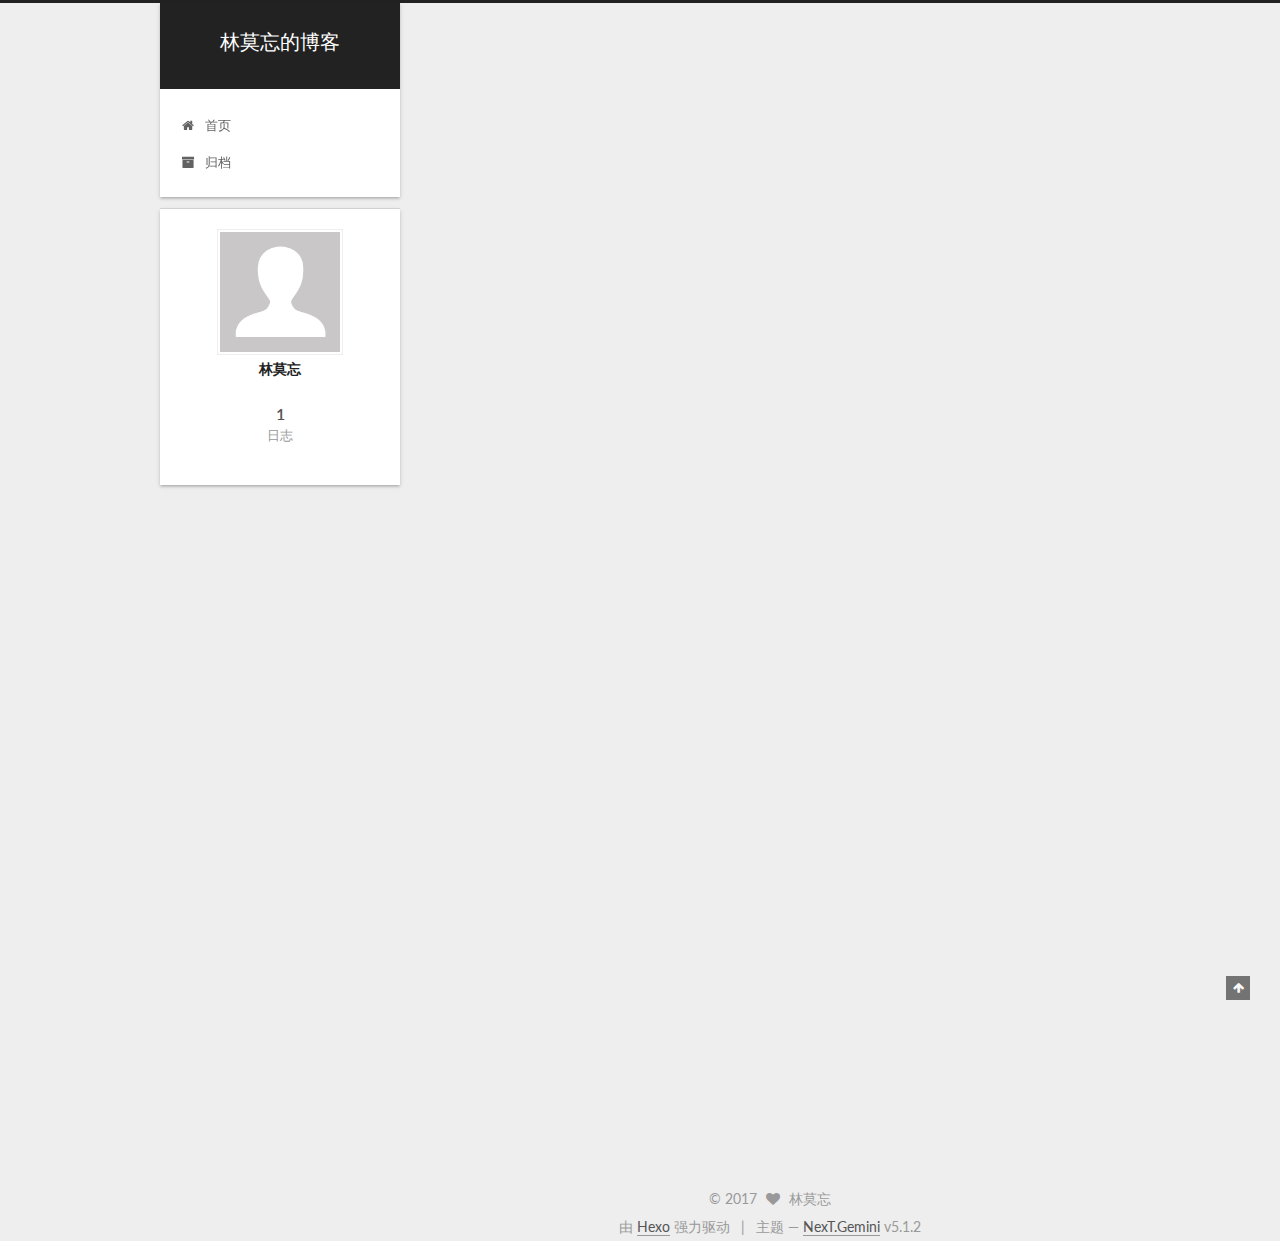
==== commit fae6debf: "Site updated: 2017-09-01 18:09:50" ====
--- a/index.html
+++ b/index.html
@@ -1,177 +1,321 @@
 <!DOCTYPE html>
-<html>
+
+
+
+  
+
+
+<html class="theme-next gemini use-motion" lang="zh-Hans">
 <head>
-  <meta charset="utf-8">
-  
-  <meta name="renderer" content="webkit">
-  <meta http-equiv="X-UA-Compatible" content="IE=edge" >
-  <link rel="dns-prefetch" href="http://yoursite.com">
-  <title>林莫忘的博客</title>
-  <meta name="viewport" content="width=device-width, initial-scale=1, maximum-scale=1">
-  <meta property="og:type" content="website">
+  <meta charset="UTF-8"/>
+<meta http-equiv="X-UA-Compatible" content="IE=edge" />
+<meta name="viewport" content="width=device-width, initial-scale=1, maximum-scale=1"/>
+<meta name="theme-color" content="#222">
+
+
+
+
+
+
+
+
+
+<meta http-equiv="Cache-Control" content="no-transform" />
+<meta http-equiv="Cache-Control" content="no-siteapp" />
+
+
+
+
+
+
+
+
+
+
+
+
+
+
+
+
+  
+  
+  <link href="/lib/fancybox/source/jquery.fancybox.css?v=2.1.5" rel="stylesheet" type="text/css" />
+
+
+
+
+  
+  
+  
+  
+
+  
+    
+    
+  
+
+  
+
+  
+
+  
+
+  
+
+  
+    
+    
+    <link href="//fonts.googleapis.com/css?family=Lato:300,300italic,400,400italic,700,700italic&subset=latin,latin-ext" rel="stylesheet" type="text/css">
+  
+
+
+
+
+
+
+<link href="/lib/font-awesome/css/font-awesome.min.css?v=4.6.2" rel="stylesheet" type="text/css" />
+
+<link href="/css/main.css?v=5.1.2" rel="stylesheet" type="text/css" />
+
+
+  <meta name="keywords" content="Hexo, NexT" />
+
+
+
+
+
+
+
+
+  <link rel="shortcut icon" type="image/x-icon" href="/favicon.ico?v=5.1.2" />
+
+
+
+
+
+
+<meta property="og:type" content="website">
 <meta property="og:title" content="林莫忘的博客">
 <meta property="og:url" content="http://yoursite.com/index.html">
 <meta property="og:site_name" content="林莫忘的博客">
 <meta name="twitter:card" content="summary">
 <meta name="twitter:title" content="林莫忘的博客">
-  
-    <link rel="alternative" href="/atom.xml" title="林莫忘的博客" type="application/atom+xml">
-  
-  
-    <link rel="icon" href="/favicon.png">
-  
-  <link rel="stylesheet" type="text/css" href="/./main.b3331d.css">
-  <style type="text/css">
-  
-    #container.show {
-      background: linear-gradient(200deg,#a0cfe4,#e8c37e);
+
+
+
+<script type="text/javascript" id="hexo.configurations">
+  var NexT = window.NexT || {};
+  var CONFIG = {
+    root: '/',
+    scheme: 'Gemini',
+    version: '5.1.2',
+    sidebar: {"position":"left","display":"post","offset":12,"offset_float":12,"b2t":false,"scrollpercent":false,"onmobile":false},
+    fancybox: true,
+    tabs: true,
+    motion: {"enable":true,"async":false,"transition":{"post_block":"fadeIn","post_header":"slideDownIn","post_body":"slideDownIn","coll_header":"slideLeftIn"}},
+    duoshuo: {
+      userId: '0',
+      author: '博主'
+    },
+    algolia: {
+      applicationID: '',
+      apiKey: '',
+      indexName: '',
+      hits: {"per_page":10},
+      labels: {"input_placeholder":"Search for Posts","hits_empty":"We didn't find any results for the search: ${query}","hits_stats":"${hits} results found in ${time} ms"}
     }
-  </style>
-  
-
-  
+  };
+</script>
+
+
+
+  <link rel="canonical" href="http://yoursite.com/"/>
+
+
+
+
+
+  <title>林莫忘的博客</title>
+  
+
+
+
+
+
+
+
 
 </head>
 
-<body>
-  <div id="container" q-class="show:isCtnShow">
-    <canvas id="anm-canvas" class="anm-canvas"></canvas>
-    <div class="left-col" q-class="show:isShow">
-      
-<div class="overlay" style="background: #4d4d4d"></div>
-<div class="intrude-less">
-	<header id="header" class="inner">
-		<a href="/" class="profilepic">
-			<img src="null" class="js-avatar">
-		</a>
-		<hgroup>
-		  <h1 class="header-author"><a href="/">林莫忘</a></h1>
-		</hgroup>
-		
-
-		<nav class="header-menu">
-			<ul>
-			
-				<li><a href="/">主页</a></li>
-	        
-				<li><a href="/tags/随笔/">随笔</a></li>
-	        
-			</ul>
-		</nav>
-		<nav class="header-smart-menu">
-    		
-    			
-    			<a q-on="click: openSlider(e, 'innerArchive')" href="javascript:void(0)">所有文章</a>
-    			
-            
-    			
-    			<a q-on="click: openSlider(e, 'friends')" href="javascript:void(0)">友链</a>
-    			
-            
-    			
-    			<a q-on="click: openSlider(e, 'aboutme')" href="javascript:void(0)">关于我</a>
-    			
-            
-		</nav>
-		<nav class="header-nav">
-			<div class="social">
-				
-					<a class="github" target="_blank" href="#" title="github"><i class="icon-github"></i></a>
-		        
-					<a class="weibo" target="_blank" href="#" title="weibo"><i class="icon-weibo"></i></a>
-		        
-					<a class="rss" target="_blank" href="#" title="rss"><i class="icon-rss"></i></a>
-		        
-					<a class="zhihu" target="_blank" href="#" title="zhihu"><i class="icon-zhihu"></i></a>
-		        
-			</div>
-		</nav>
-	</header>		
+<body itemscope itemtype="http://schema.org/WebPage" lang="zh-Hans">
+
+  
+  
+    
+  
+
+  <div class="container sidebar-position-left 
+  page-home">
+    <div class="headband"></div>
+
+    <header id="header" class="header" itemscope itemtype="http://schema.org/WPHeader">
+      <div class="header-inner"><div class="site-brand-wrapper">
+  <div class="site-meta ">
+    
+
+    <div class="custom-logo-site-title">
+      <a href="/"  class="brand" rel="start">
+        <span class="logo-line-before"><i></i></span>
+        <span class="site-title">林莫忘的博客</span>
+        <span class="logo-line-after"><i></i></span>
+      </a>
+    </div>
+      
+        <p class="site-subtitle"></p>
+      
+  </div>
+
+  <div class="site-nav-toggle">
+    <button>
+      <span class="btn-bar"></span>
+      <span class="btn-bar"></span>
+      <span class="btn-bar"></span>
+    </button>
+  </div>
 </div>
 
-    </div>
-    <div class="mid-col" q-class="show:isShow,hide:isShow|isFalse">
-      
-<nav id="mobile-nav">
-  	<div class="overlay js-overlay" style="background: #4d4d4d"></div>
-	<div class="btnctn js-mobile-btnctn">
-  		<div class="slider-trigger list" q-on="click: openSlider(e)"><i class="icon icon-sort"></i></div>
-	</div>
-	<div class="intrude-less">
-		<header id="header" class="inner">
-			<div class="profilepic">
-				<img src="null" class="js-avatar">
-			</div>
-			<hgroup>
-			  <h1 class="header-author js-header-author">林莫忘</h1>
-			</hgroup>
-			
-			
-			
-				
-			
-				
-			
-			
-			
-			<nav class="header-nav">
-				<div class="social">
-					
-						<a class="github" target="_blank" href="#" title="github"><i class="icon-github"></i></a>
-			        
-						<a class="weibo" target="_blank" href="#" title="weibo"><i class="icon-weibo"></i></a>
-			        
-						<a class="rss" target="_blank" href="#" title="rss"><i class="icon-rss"></i></a>
-			        
-						<a class="zhihu" target="_blank" href="#" title="zhihu"><i class="icon-zhihu"></i></a>
-			        
-				</div>
-			</nav>
-
-			<nav class="header-menu js-header-menu">
-				<ul style="width: 50%">
-				
-				
-					<li style="width: 50%"><a href="/">主页</a></li>
-		        
-					<li style="width: 50%"><a href="/tags/随笔/">随笔</a></li>
-		        
-				</ul>
-			</nav>
-		</header>				
-	</div>
-	<div class="mobile-mask" style="display:none" q-show="isShow"></div>
+<nav class="site-nav">
+  
+
+  
+    <ul id="menu" class="menu">
+      
+        
+        <li class="menu-item menu-item-home">
+          <a href="/" rel="section">
+            
+              <i class="menu-item-icon fa fa-fw fa-home"></i> <br />
+            
+            首页
+          </a>
+        </li>
+      
+        
+        <li class="menu-item menu-item-archives">
+          <a href="/archives/" rel="section">
+            
+              <i class="menu-item-icon fa fa-fw fa-archive"></i> <br />
+            
+            归档
+          </a>
+        </li>
+      
+
+      
+    </ul>
+  
+
+  
 </nav>
 
-      <div id="wrapper" class="body-wrap">
-        <div class="menu-l">
-          <div class="canvas-wrap">
-            <canvas data-colors="#eaeaea" data-sectionHeight="100" data-contentId="js-content" id="myCanvas1" class="anm-canvas"></canvas>
-          </div>
-          <div id="js-content" class="content-ll">
-            
-  
-    <article id="post-hello-world" class="article article-type-post  article-index" itemscope itemprop="blogPost">
-  <div class="article-inner">
-    
-      <header class="article-header">
-        
-  
-    <h1 itemprop="name">
-      <a class="article-title" href="/2017/07/05/hello-world/">如何使用hexo</a>
-    </h1>
-  
-
-        
-        <a href="/2017/07/05/hello-world/" class="archive-article-date">
-  	<time datetime="2017-07-05T15:26:20.000Z" itemprop="datePublished"><i class="icon-calendar icon"></i>2017-07-05</time>
-</a>
-        
+
+
+ </div>
+    </header>
+
+    <main id="main" class="main">
+      <div class="main-inner">
+        <div class="content-wrap">
+          <div id="content" class="content">
+            
+  <section id="posts" class="posts-expand">
+    
+      
+
+  
+
+  
+  
+  
+
+  <article class="post post-type-normal" itemscope itemtype="http://schema.org/Article">
+  
+  
+  
+  <div class="post-block">
+    <link itemprop="mainEntityOfPage" href="http://yoursite.com/2017/07/05/hello-world/">
+
+    <span hidden itemprop="author" itemscope itemtype="http://schema.org/Person">
+      <meta itemprop="name" content="林莫忘">
+      <meta itemprop="description" content="">
+      <meta itemprop="image" content="/images/avatar.gif">
+    </span>
+
+    <span hidden itemprop="publisher" itemscope itemtype="http://schema.org/Organization">
+      <meta itemprop="name" content="林莫忘的博客">
+    </span>
+
+    
+      <header class="post-header">
+
+        
+        
+          <h1 class="post-title" itemprop="name headline">
+                
+                <a class="post-title-link" href="/2017/07/05/hello-world/" itemprop="url">如何使用hexo</a></h1>
+        
+
+        <div class="post-meta">
+          <span class="post-time">
+            
+              <span class="post-meta-item-icon">
+                <i class="fa fa-calendar-o"></i>
+              </span>
+              
+                <span class="post-meta-item-text">发表于</span>
+              
+              <time title="创建于" itemprop="dateCreated datePublished" datetime="2017-07-05T23:26:20+08:00">
+                2017-07-05
+              </time>
+            
+
+            
+
+            
+          </span>
+
+          
+
+          
+            
+          
+
+          
+          
+
+          
+
+          
+
+          
+
+        </div>
       </header>
     
-    <div class="article-entry" itemprop="articleBody">
-      
-        <p><a href="https://hexo.io/" target="_blank" rel="external">Hexo</a>是这个博客的基石! 如果你想看更多信息<a href="https://hexo.io/docs/" target="_blank" rel="external">documentation</a>. 如果你对Hexo有任何问题你可以访问<a href="https://hexo.io/docs/troubleshooting.html" target="_blank" rel="external">troubleshooting</a>或者上<a href="https://github.com/hexojs/hexo/issues" target="_blank" rel="external">GitHub</a>的issues.</p>
+
+    
+    
+    
+    <div class="post-body" itemprop="articleBody">
+
+      
+      
+
+      
+        
+          
+            <p><a href="https://hexo.io/" target="_blank" rel="external">Hexo</a>是这个博客的基石! 如果你想看更多信息<a href="https://hexo.io/docs/" target="_blank" rel="external">documentation</a>. 如果你对Hexo有任何问题你可以访问<a href="https://hexo.io/docs/troubleshooting.html" target="_blank" rel="external">troubleshooting</a>或者上<a href="https://github.com/hexojs/hexo/issues" target="_blank" rel="external">GitHub</a>的issues.</p>
 <h2 id="主要操作"><a href="#主要操作" class="headerlink" title="主要操作"></a>主要操作</h2><h3 id="创建一篇新文章"><a href="#创建一篇新文章" class="headerlink" title="创建一篇新文章"></a>创建一篇新文章</h3><figure class="highlight bash"><table><tr><td class="gutter"><pre><div class="line">1</div></pre></td><td class="code"><pre><div class="line">$ hexo new <span class="string">"My New Post"</span></div></pre></td></tr></table></figure>
 <p>更多信息: <a href="https://hexo.io/docs/writing.html" target="_blank" rel="external">Writing</a></p>
 <h3 id="本地调试"><a href="#本地调试" class="headerlink" title="本地调试"></a>本地调试</h3><figure class="highlight bash"><table><tr><td class="gutter"><pre><div class="line">1</div></pre></td><td class="code"><pre><div class="line">$ hexo s --debug</div></pre></td></tr></table></figure>
@@ -181,277 +325,299 @@
 <h2 id="遇到的坑"><a href="#遇到的坑" class="headerlink" title="遇到的坑"></a>遇到的坑</h2><h3 id="上传到自己的github页面"><a href="#上传到自己的github页面" class="headerlink" title="上传到自己的github页面"></a>上传到自己的<a href="https://linjieada.github.io" target="_blank" rel="external">github</a>页面</h3><figure class="highlight bash"><table><tr><td class="gutter"><pre><div class="line">1</div><div class="line">2</div><div class="line">3</div><div class="line">4</div></pre></td><td class="code"><pre><div class="line">deploy:</div><div class="line">  <span class="built_in">type</span>: git</div><div class="line">  repo: https://github.com/linjieAda/linjieAda.github.io.git</div><div class="line">  branch: master</div></pre></td></tr></table></figure>
 <p>github可以免费搭建个人博客，在_config.yml文件中如上操作，可以把代码上传到这个仓库，页面自然就生成了。</p>
 
-      
-
+          
+        
       
     </div>
-    <div class="article-info article-info-index">
-      
-      
-      
-
-      
-        <p class="article-more-link">
-          <a class="article-more-a" href="/2017/07/05/hello-world/">展开全文 >></a>
-        </p>
-      
-
-      
-      <div class="clearfix"></div>
+    
+    
+    
+
+    
+
+    
+
+    
+
+    <footer class="post-footer">
+      
+
+      
+
+      
+
+      
+      
+        <div class="post-eof"></div>
+      
+    </footer>
+  </div>
+  
+  
+  
+  </article>
+
+
+    
+  </section>
+
+  
+
+
+          </div>
+          
+
+
+          
+
+        </div>
+        
+          
+  
+  <div class="sidebar-toggle">
+    <div class="sidebar-toggle-line-wrap">
+      <span class="sidebar-toggle-line sidebar-toggle-line-first"></span>
+      <span class="sidebar-toggle-line sidebar-toggle-line-middle"></span>
+      <span class="sidebar-toggle-line sidebar-toggle-line-last"></span>
     </div>
   </div>
-</article>
-
-
-
-
-
-  
-  
-
-
-          </div>
+
+  <aside id="sidebar" class="sidebar">
+    
+    <div class="sidebar-inner">
+
+      
+
+      
+
+      <section class="site-overview sidebar-panel sidebar-panel-active">
+        <div class="site-author motion-element" itemprop="author" itemscope itemtype="http://schema.org/Person">
+          
+            <img class="site-author-image" itemprop="image"
+              src="/images/avatar.gif"
+              alt="林莫忘" />
+          
+            <p class="site-author-name" itemprop="name">林莫忘</p>
+            <p class="site-description motion-element" itemprop="description"></p>
         </div>
+
+        <nav class="site-state motion-element">
+
+          
+            <div class="site-state-item site-state-posts">
+            
+              <a href="/archives/">
+            
+                <span class="site-state-item-count">1</span>
+                <span class="site-state-item-name">日志</span>
+              </a>
+            </div>
+          
+
+          
+
+          
+
+        </nav>
+
+        
+
+        <div class="links-of-author motion-element">
+          
+        </div>
+
+        
+        
+
+        
+        
+
+        
+
+
+      </section>
+
+      
+
+      
+
+    </div>
+  </aside>
+
+
+        
       </div>
-      <footer id="footer">
-  <div class="outer">
-    <div id="footer-info">
-    	<div class="footer-left">
-    		&copy; 2017 林莫忘
-    	</div>
-      	<div class="footer-right">
-      		<a href="http://hexo.io/" target="_blank">Hexo</a>  Theme <a href="https://github.com/litten/hexo-theme-yilia" target="_blank">Yilia</a> by Litten
-      	</div>
-    </div>
+    </main>
+
+    <footer id="footer" class="footer">
+      <div class="footer-inner">
+        <div class="copyright" >
+  
+  &copy; 
+  <span itemprop="copyrightYear">2017</span>
+  <span class="with-love">
+    <i class="fa fa-heart"></i>
+  </span>
+  <span class="author" itemprop="copyrightHolder">林莫忘</span>
+
+  
+</div>
+
+
+  <div class="powered-by">由 <a class="theme-link" href="https://hexo.io">Hexo</a> 强力驱动</div>
+
+  <span class="post-meta-divider">|</span>
+
+  <div class="theme-info">主题 &mdash; <a class="theme-link" href="https://github.com/iissnan/hexo-theme-next">NexT.Gemini</a> v5.1.2</div>
+
+
+        
+
+
+
+
+
+
+
+        
+      </div>
+    </footer>
+
+    
+      <div class="back-to-top">
+        <i class="fa fa-arrow-up"></i>
+        
+      </div>
+    
+
   </div>
-</footer>
-    </div>
-    <script>
-	var yiliaConfig = {
-		mathjax: false,
-		isHome: true,
-		isPost: false,
-		isArchive: false,
-		isTag: false,
-		isCategory: false,
-		open_in_new: false,
-		root: "/",
-		innerArchive: true,
-		showTags: false
-	}
+
+  
+
+<script type="text/javascript">
+  if (Object.prototype.toString.call(window.Promise) !== '[object Function]') {
+    window.Promise = null;
+  }
 </script>
 
-<script>!function(t){function n(e){if(r[e])return r[e].exports;var i=r[e]={exports:{},id:e,loaded:!1};return t[e].call(i.exports,i,i.exports,n),i.loaded=!0,i.exports}var r={};n.m=t,n.c=r,n.p="./",n(0)}([function(t,n,r){r(194),t.exports=r(190)},function(t,n,r){var e=r(3),i=r(52),o=r(27),u=r(28),c=r(53),f="prototype",a=function(t,n,r){var s,l,h,v,p=t&a.F,d=t&a.G,y=t&a.S,g=t&a.P,b=t&a.B,m=d?e:y?e[n]||(e[n]={}):(e[n]||{})[f],x=d?i:i[n]||(i[n]={}),w=x[f]||(x[f]={});d&&(r=n);for(s in r)l=!p&&m&&void 0!==m[s],h=(l?m:r)[s],v=b&&l?c(h,e):g&&"function"==typeof h?c(Function.call,h):h,m&&u(m,s,h,t&a.U),x[s]!=h&&o(x,s,v),g&&w[s]!=h&&(w[s]=h)};e.core=i,a.F=1,a.G=2,a.S=4,a.P=8,a.B=16,a.W=32,a.U=64,a.R=128,t.exports=a},function(t,n,r){var e=r(6);t.exports=function(t){if(!e(t))throw TypeError(t+" is not an object!");return t}},function(t,n){var r=t.exports="undefined"!=typeof window&&window.Math==Math?window:"undefined"!=typeof self&&self.Math==Math?self:Function("return this")();"number"==typeof __g&&(__g=r)},function(t,n){t.exports=function(t){try{return!!t()}catch(t){return!0}}},function(t,n){var r=t.exports="undefined"!=typeof window&&window.Math==Math?window:"undefined"!=typeof self&&self.Math==Math?self:Function("return this")();"number"==typeof __g&&(__g=r)},function(t,n){t.exports=function(t){return"object"==typeof t?null!==t:"function"==typeof t}},function(t,n,r){var e=r(126)("wks"),i=r(76),o=r(3).Symbol,u="function"==typeof o;(t.exports=function(t){return e[t]||(e[t]=u&&o[t]||(u?o:i)("Symbol."+t))}).store=e},function(t,n){var r={}.hasOwnProperty;t.exports=function(t,n){return r.call(t,n)}},function(t,n,r){var e=r(94),i=r(33);t.exports=function(t){return e(i(t))}},function(t,n,r){t.exports=!r(4)(function(){return 7!=Object.defineProperty({},"a",{get:function(){return 7}}).a})},function(t,n,r){var e=r(2),i=r(167),o=r(50),u=Object.defineProperty;n.f=r(10)?Object.defineProperty:function(t,n,r){if(e(t),n=o(n,!0),e(r),i)try{return u(t,n,r)}catch(t){}if("get"in r||"set"in r)throw TypeError("Accessors not supported!");return"value"in r&&(t[n]=r.value),t}},function(t,n,r){t.exports=!r(18)(function(){return 7!=Object.defineProperty({},"a",{get:function(){return 7}}).a})},function(t,n,r){var e=r(14),i=r(22);t.exports=r(12)?function(t,n,r){return e.f(t,n,i(1,r))}:function(t,n,r){return t[n]=r,t}},function(t,n,r){var e=r(20),i=r(58),o=r(42),u=Object.defineProperty;n.f=r(12)?Object.defineProperty:function(t,n,r){if(e(t),n=o(n,!0),e(r),i)try{return u(t,n,r)}catch(t){}if("get"in r||"set"in r)throw TypeError("Accessors not supported!");return"value"in r&&(t[n]=r.value),t}},function(t,n,r){var e=r(40)("wks"),i=r(23),o=r(5).Symbol,u="function"==typeof o;(t.exports=function(t){return e[t]||(e[t]=u&&o[t]||(u?o:i)("Symbol."+t))}).store=e},function(t,n,r){var e=r(67),i=Math.min;t.exports=function(t){return t>0?i(e(t),9007199254740991):0}},function(t,n,r){var e=r(46);t.exports=function(t){return Object(e(t))}},function(t,n){t.exports=function(t){try{return!!t()}catch(t){return!0}}},function(t,n,r){var e=r(63),i=r(34);t.exports=Object.keys||function(t){return e(t,i)}},function(t,n,r){var e=r(21);t.exports=function(t){if(!e(t))throw TypeError(t+" is not an object!");return t}},function(t,n){t.exports=function(t){return"object"==typeof t?null!==t:"function"==typeof t}},function(t,n){t.exports=function(t,n){return{enumerable:!(1&t),configurable:!(2&t),writable:!(4&t),value:n}}},function(t,n){var r=0,e=Math.random();t.exports=function(t){return"Symbol(".concat(void 0===t?"":t,")_",(++r+e).toString(36))}},function(t,n){var r={}.hasOwnProperty;t.exports=function(t,n){return r.call(t,n)}},function(t,n){var r=t.exports={version:"2.4.0"};"number"==typeof __e&&(__e=r)},function(t,n){t.exports=function(t){if("function"!=typeof t)throw TypeError(t+" is not a function!");return t}},function(t,n,r){var e=r(11),i=r(66);t.exports=r(10)?function(t,n,r){return e.f(t,n,i(1,r))}:function(t,n,r){return t[n]=r,t}},function(t,n,r){var e=r(3),i=r(27),o=r(24),u=r(76)("src"),c="toString",f=Function[c],a=(""+f).split(c);r(52).inspectSource=function(t){return f.call(t)},(t.exports=function(t,n,r,c){var f="function"==typeof r;f&&(o(r,"name")||i(r,"name",n)),t[n]!==r&&(f&&(o(r,u)||i(r,u,t[n]?""+t[n]:a.join(String(n)))),t===e?t[n]=r:c?t[n]?t[n]=r:i(t,n,r):(delete t[n],i(t,n,r)))})(Function.prototype,c,function(){return"function"==typeof this&&this[u]||f.call(this)})},function(t,n,r){var e=r(1),i=r(4),o=r(46),u=function(t,n,r,e){var i=String(o(t)),u="<"+n;return""!==r&&(u+=" "+r+'="'+String(e).replace(/"/g,"&quot;")+'"'),u+">"+i+"</"+n+">"};t.exports=function(t,n){var r={};r[t]=n(u),e(e.P+e.F*i(function(){var n=""[t]('"');return n!==n.toLowerCase()||n.split('"').length>3}),"String",r)}},function(t,n,r){var e=r(115),i=r(46);t.exports=function(t){return e(i(t))}},function(t,n,r){var e=r(116),i=r(66),o=r(30),u=r(50),c=r(24),f=r(167),a=Object.getOwnPropertyDescriptor;n.f=r(10)?a:function(t,n){if(t=o(t),n=u(n,!0),f)try{return a(t,n)}catch(t){}if(c(t,n))return i(!e.f.call(t,n),t[n])}},function(t,n,r){var e=r(24),i=r(17),o=r(145)("IE_PROTO"),u=Object.prototype;t.exports=Object.getPrototypeOf||function(t){return t=i(t),e(t,o)?t[o]:"function"==typeof t.constructor&&t instanceof t.constructor?t.constructor.prototype:t instanceof Object?u:null}},function(t,n){t.exports=function(t){if(void 0==t)throw TypeError("Can't call method on  "+t);return t}},function(t,n){t.exports="constructor,hasOwnProperty,isPrototypeOf,propertyIsEnumerable,toLocaleString,toString,valueOf".split(",")},function(t,n){t.exports={}},function(t,n){t.exports=!0},function(t,n){n.f={}.propertyIsEnumerable},function(t,n,r){var e=r(14).f,i=r(8),o=r(15)("toStringTag");t.exports=function(t,n,r){t&&!i(t=r?t:t.prototype,o)&&e(t,o,{configurable:!0,value:n})}},function(t,n,r){var e=r(40)("keys"),i=r(23);t.exports=function(t){return e[t]||(e[t]=i(t))}},function(t,n,r){var e=r(5),i="__core-js_shared__",o=e[i]||(e[i]={});t.exports=function(t){return o[t]||(o[t]={})}},function(t,n){var r=Math.ceil,e=Math.floor;t.exports=function(t){return isNaN(t=+t)?0:(t>0?e:r)(t)}},function(t,n,r){var e=r(21);t.exports=function(t,n){if(!e(t))return t;var r,i;if(n&&"function"==typeof(r=t.toString)&&!e(i=r.call(t)))return i;if("function"==typeof(r=t.valueOf)&&!e(i=r.call(t)))return i;if(!n&&"function"==typeof(r=t.toString)&&!e(i=r.call(t)))return i;throw TypeError("Can't convert object to primitive value")}},function(t,n,r){var e=r(5),i=r(25),o=r(36),u=r(44),c=r(14).f;t.exports=function(t){var n=i.Symbol||(i.Symbol=o?{}:e.Symbol||{});"_"==t.charAt(0)||t in n||c(n,t,{value:u.f(t)})}},function(t,n,r){n.f=r(15)},function(t,n){var r={}.toString;t.exports=function(t){return r.call(t).slice(8,-1)}},function(t,n){t.exports=function(t){if(void 0==t)throw TypeError("Can't call method on  "+t);return t}},function(t,n,r){var e=r(4);t.exports=function(t,n){return!!t&&e(function(){n?t.call(null,function(){},1):t.call(null)})}},function(t,n,r){var e=r(53),i=r(115),o=r(17),u=r(16),c=r(202);t.exports=function(t,n){var r=1==t,f=2==t,a=3==t,s=4==t,l=6==t,h=5==t||l,v=n||c;return function(n,c,p){for(var d,y,g=o(n),b=i(g),m=e(c,p,3),x=u(b.length),w=0,S=r?v(n,x):f?v(n,0):void 0;x>w;w++)if((h||w in b)&&(d=b[w],y=m(d,w,g),t))if(r)S[w]=y;else if(y)switch(t){case 3:return!0;case 5:return d;case 6:return w;case 2:S.push(d)}else if(s)return!1;return l?-1:a||s?s:S}}},function(t,n,r){var e=r(1),i=r(52),o=r(4);t.exports=function(t,n){var r=(i.Object||{})[t]||Object[t],u={};u[t]=n(r),e(e.S+e.F*o(function(){r(1)}),"Object",u)}},function(t,n,r){var e=r(6);t.exports=function(t,n){if(!e(t))return t;var r,i;if(n&&"function"==typeof(r=t.toString)&&!e(i=r.call(t)))return i;if("function"==typeof(r=t.valueOf)&&!e(i=r.call(t)))return i;if(!n&&"function"==typeof(r=t.toString)&&!e(i=r.call(t)))return i;throw TypeError("Can't convert object to primitive value")}},function(t,n,r){var e=r(5),i=r(25),o=r(91),u=r(13),c="prototype",f=function(t,n,r){var a,s,l,h=t&f.F,v=t&f.G,p=t&f.S,d=t&f.P,y=t&f.B,g=t&f.W,b=v?i:i[n]||(i[n]={}),m=b[c],x=v?e:p?e[n]:(e[n]||{})[c];v&&(r=n);for(a in r)(s=!h&&x&&void 0!==x[a])&&a in b||(l=s?x[a]:r[a],b[a]=v&&"function"!=typeof x[a]?r[a]:y&&s?o(l,e):g&&x[a]==l?function(t){var n=function(n,r,e){if(this instanceof t){switch(arguments.length){case 0:return new t;case 1:return new t(n);case 2:return new t(n,r)}return new t(n,r,e)}return t.apply(this,arguments)};return n[c]=t[c],n}(l):d&&"function"==typeof l?o(Function.call,l):l,d&&((b.virtual||(b.virtual={}))[a]=l,t&f.R&&m&&!m[a]&&u(m,a,l)))};f.F=1,f.G=2,f.S=4,f.P=8,f.B=16,f.W=32,f.U=64,f.R=128,t.exports=f},function(t,n){var r=t.exports={version:"2.4.0"};"number"==typeof __e&&(__e=r)},function(t,n,r){var e=r(26);t.exports=function(t,n,r){if(e(t),void 0===n)return t;switch(r){case 1:return function(r){return t.call(n,r)};case 2:return function(r,e){return t.call(n,r,e)};case 3:return function(r,e,i){return t.call(n,r,e,i)}}return function(){return t.apply(n,arguments)}}},function(t,n,r){var e=r(183),i=r(1),o=r(126)("metadata"),u=o.store||(o.store=new(r(186))),c=function(t,n,r){var i=u.get(t);if(!i){if(!r)return;u.set(t,i=new e)}var o=i.get(n);if(!o){if(!r)return;i.set(n,o=new e)}return o},f=function(t,n,r){var e=c(n,r,!1);return void 0!==e&&e.has(t)},a=function(t,n,r){var e=c(n,r,!1);return void 0===e?void 0:e.get(t)},s=function(t,n,r,e){c(r,e,!0).set(t,n)},l=function(t,n){var r=c(t,n,!1),e=[];return r&&r.forEach(function(t,n){e.push(n)}),e},h=function(t){return void 0===t||"symbol"==typeof t?t:String(t)},v=function(t){i(i.S,"Reflect",t)};t.exports={store:u,map:c,has:f,get:a,set:s,keys:l,key:h,exp:v}},function(t,n,r){"use strict";if(r(10)){var e=r(69),i=r(3),o=r(4),u=r(1),c=r(127),f=r(152),a=r(53),s=r(68),l=r(66),h=r(27),v=r(73),p=r(67),d=r(16),y=r(75),g=r(50),b=r(24),m=r(180),x=r(114),w=r(6),S=r(17),_=r(137),O=r(70),E=r(32),P=r(71).f,j=r(154),F=r(76),M=r(7),A=r(48),N=r(117),T=r(146),I=r(155),k=r(80),L=r(123),R=r(74),C=r(130),D=r(160),U=r(11),W=r(31),G=U.f,B=W.f,V=i.RangeError,z=i.TypeError,q=i.Uint8Array,K="ArrayBuffer",J="Shared"+K,Y="BYTES_PER_ELEMENT",H="prototype",$=Array[H],X=f.ArrayBuffer,Q=f.DataView,Z=A(0),tt=A(2),nt=A(3),rt=A(4),et=A(5),it=A(6),ot=N(!0),ut=N(!1),ct=I.values,ft=I.keys,at=I.entries,st=$.lastIndexOf,lt=$.reduce,ht=$.reduceRight,vt=$.join,pt=$.sort,dt=$.slice,yt=$.toString,gt=$.toLocaleString,bt=M("iterator"),mt=M("toStringTag"),xt=F("typed_constructor"),wt=F("def_constructor"),St=c.CONSTR,_t=c.TYPED,Ot=c.VIEW,Et="Wrong length!",Pt=A(1,function(t,n){return Tt(T(t,t[wt]),n)}),jt=o(function(){return 1===new q(new Uint16Array([1]).buffer)[0]}),Ft=!!q&&!!q[H].set&&o(function(){new q(1).set({})}),Mt=function(t,n){if(void 0===t)throw z(Et);var r=+t,e=d(t);if(n&&!m(r,e))throw V(Et);return e},At=function(t,n){var r=p(t);if(r<0||r%n)throw V("Wrong offset!");return r},Nt=function(t){if(w(t)&&_t in t)return t;throw z(t+" is not a typed array!")},Tt=function(t,n){if(!(w(t)&&xt in t))throw z("It is not a typed array constructor!");return new t(n)},It=function(t,n){return kt(T(t,t[wt]),n)},kt=function(t,n){for(var r=0,e=n.length,i=Tt(t,e);e>r;)i[r]=n[r++];return i},Lt=function(t,n,r){G(t,n,{get:function(){return this._d[r]}})},Rt=function(t){var n,r,e,i,o,u,c=S(t),f=arguments.length,s=f>1?arguments[1]:void 0,l=void 0!==s,h=j(c);if(void 0!=h&&!_(h)){for(u=h.call(c),e=[],n=0;!(o=u.next()).done;n++)e.push(o.value);c=e}for(l&&f>2&&(s=a(s,arguments[2],2)),n=0,r=d(c.length),i=Tt(this,r);r>n;n++)i[n]=l?s(c[n],n):c[n];return i},Ct=function(){for(var t=0,n=arguments.length,r=Tt(this,n);n>t;)r[t]=arguments[t++];return r},Dt=!!q&&o(function(){gt.call(new q(1))}),Ut=function(){return gt.apply(Dt?dt.call(Nt(this)):Nt(this),arguments)},Wt={copyWithin:function(t,n){return D.call(Nt(this),t,n,arguments.length>2?arguments[2]:void 0)},every:function(t){return rt(Nt(this),t,arguments.length>1?arguments[1]:void 0)},fill:function(t){return C.apply(Nt(this),arguments)},filter:function(t){return It(this,tt(Nt(this),t,arguments.length>1?arguments[1]:void 0))},find:function(t){return et(Nt(this),t,arguments.length>1?arguments[1]:void 0)},findIndex:function(t){return it(Nt(this),t,arguments.length>1?arguments[1]:void 0)},forEach:function(t){Z(Nt(this),t,arguments.length>1?arguments[1]:void 0)},indexOf:function(t){return ut(Nt(this),t,arguments.length>1?arguments[1]:void 0)},includes:function(t){return ot(Nt(this),t,arguments.length>1?arguments[1]:void 0)},join:function(t){return vt.apply(Nt(this),arguments)},lastIndexOf:function(t){return st.apply(Nt(this),arguments)},map:function(t){return Pt(Nt(this),t,arguments.length>1?arguments[1]:void 0)},reduce:function(t){return lt.apply(Nt(this),arguments)},reduceRight:function(t){return ht.apply(Nt(this),arguments)},reverse:function(){for(var t,n=this,r=Nt(n).length,e=Math.floor(r/2),i=0;i<e;)t=n[i],n[i++]=n[--r],n[r]=t;return n},some:function(t){return nt(Nt(this),t,arguments.length>1?arguments[1]:void 0)},sort:function(t){return pt.call(Nt(this),t)},subarray:function(t,n){var r=Nt(this),e=r.length,i=y(t,e);return new(T(r,r[wt]))(r.buffer,r.byteOffset+i*r.BYTES_PER_ELEMENT,d((void 0===n?e:y(n,e))-i))}},Gt=function(t,n){return It(this,dt.call(Nt(this),t,n))},Bt=function(t){Nt(this);var n=At(arguments[1],1),r=this.length,e=S(t),i=d(e.length),o=0;if(i+n>r)throw V(Et);for(;o<i;)this[n+o]=e[o++]},Vt={entries:function(){return at.call(Nt(this))},keys:function(){return ft.call(Nt(this))},values:function(){return ct.call(Nt(this))}},zt=function(t,n){return w(t)&&t[_t]&&"symbol"!=typeof n&&n in t&&String(+n)==String(n)},qt=function(t,n){return zt(t,n=g(n,!0))?l(2,t[n]):B(t,n)},Kt=function(t,n,r){return!(zt(t,n=g(n,!0))&&w(r)&&b(r,"value"))||b(r,"get")||b(r,"set")||r.configurable||b(r,"writable")&&!r.writable||b(r,"enumerable")&&!r.enumerable?G(t,n,r):(t[n]=r.value,t)};St||(W.f=qt,U.f=Kt),u(u.S+u.F*!St,"Object",{getOwnPropertyDescriptor:qt,defineProperty:Kt}),o(function(){yt.call({})})&&(yt=gt=function(){return vt.call(this)});var Jt=v({},Wt);v(Jt,Vt),h(Jt,bt,Vt.values),v(Jt,{slice:Gt,set:Bt,constructor:function(){},toString:yt,toLocaleString:Ut}),Lt(Jt,"buffer","b"),Lt(Jt,"byteOffset","o"),Lt(Jt,"byteLength","l"),Lt(Jt,"length","e"),G(Jt,mt,{get:function(){return this[_t]}}),t.exports=function(t,n,r,f){f=!!f;var a=t+(f?"Clamped":"")+"Array",l="Uint8Array"!=a,v="get"+t,p="set"+t,y=i[a],g=y||{},b=y&&E(y),m=!y||!c.ABV,S={},_=y&&y[H],j=function(t,r){var e=t._d;return e.v[v](r*n+e.o,jt)},F=function(t,r,e){var i=t._d;f&&(e=(e=Math.round(e))<0?0:e>255?255:255&e),i.v[p](r*n+i.o,e,jt)},M=function(t,n){G(t,n,{get:function(){return j(this,n)},set:function(t){return F(this,n,t)},enumerable:!0})};m?(y=r(function(t,r,e,i){s(t,y,a,"_d");var o,u,c,f,l=0,v=0;if(w(r)){if(!(r instanceof X||(f=x(r))==K||f==J))return _t in r?kt(y,r):Rt.call(y,r);o=r,v=At(e,n);var p=r.byteLength;if(void 0===i){if(p%n)throw V(Et);if((u=p-v)<0)throw V(Et)}else if((u=d(i)*n)+v>p)throw V(Et);c=u/n}else c=Mt(r,!0),u=c*n,o=new X(u);for(h(t,"_d",{b:o,o:v,l:u,e:c,v:new Q(o)});l<c;)M(t,l++)}),_=y[H]=O(Jt),h(_,"constructor",y)):L(function(t){new y(null),new y(t)},!0)||(y=r(function(t,r,e,i){s(t,y,a);var o;return w(r)?r instanceof X||(o=x(r))==K||o==J?void 0!==i?new g(r,At(e,n),i):void 0!==e?new g(r,At(e,n)):new g(r):_t in r?kt(y,r):Rt.call(y,r):new g(Mt(r,l))}),Z(b!==Function.prototype?P(g).concat(P(b)):P(g),function(t){t in y||h(y,t,g[t])}),y[H]=_,e||(_.constructor=y));var A=_[bt],N=!!A&&("values"==A.name||void 0==A.name),T=Vt.values;h(y,xt,!0),h(_,_t,a),h(_,Ot,!0),h(_,wt,y),(f?new y(1)[mt]==a:mt in _)||G(_,mt,{get:function(){return a}}),S[a]=y,u(u.G+u.W+u.F*(y!=g),S),u(u.S,a,{BYTES_PER_ELEMENT:n,from:Rt,of:Ct}),Y in _||h(_,Y,n),u(u.P,a,Wt),R(a),u(u.P+u.F*Ft,a,{set:Bt}),u(u.P+u.F*!N,a,Vt),u(u.P+u.F*(_.toString!=yt),a,{toString:yt}),u(u.P+u.F*o(function(){new y(1).slice()}),a,{slice:Gt}),u(u.P+u.F*(o(function(){return[1,2].toLocaleString()!=new y([1,2]).toLocaleString()})||!o(function(){_.toLocaleString.call([1,2])})),a,{toLocaleString:Ut}),k[a]=N?A:T,e||N||h(_,bt,T)}}else t.exports=function(){}},function(t,n){var r={}.toString;t.exports=function(t){return r.call(t).slice(8,-1)}},function(t,n,r){var e=r(21),i=r(5).document,o=e(i)&&e(i.createElement);t.exports=function(t){return o?i.createElement(t):{}}},function(t,n,r){t.exports=!r(12)&&!r(18)(function(){return 7!=Object.defineProperty(r(57)("div"),"a",{get:function(){return 7}}).a})},function(t,n,r){"use strict";var e=r(36),i=r(51),o=r(64),u=r(13),c=r(8),f=r(35),a=r(96),s=r(38),l=r(103),h=r(15)("iterator"),v=!([].keys&&"next"in[].keys()),p="keys",d="values",y=function(){return this};t.exports=function(t,n,r,g,b,m,x){a(r,n,g);var w,S,_,O=function(t){if(!v&&t in F)return F[t];switch(t){case p:case d:return function(){return new r(this,t)}}return function(){return new r(this,t)}},E=n+" Iterator",P=b==d,j=!1,F=t.prototype,M=F[h]||F["@@iterator"]||b&&F[b],A=M||O(b),N=b?P?O("entries"):A:void 0,T="Array"==n?F.entries||M:M;if(T&&(_=l(T.call(new t)))!==Object.prototype&&(s(_,E,!0),e||c(_,h)||u(_,h,y)),P&&M&&M.name!==d&&(j=!0,A=function(){return M.call(this)}),e&&!x||!v&&!j&&F[h]||u(F,h,A),f[n]=A,f[E]=y,b)if(w={values:P?A:O(d),keys:m?A:O(p),entries:N},x)for(S in w)S in F||o(F,S,w[S]);else i(i.P+i.F*(v||j),n,w);return w}},function(t,n,r){var e=r(20),i=r(100),o=r(34),u=r(39)("IE_PROTO"),c=function(){},f="prototype",a=function(){var t,n=r(57)("iframe"),e=o.length;for(n.style.display="none",r(93).appendChild(n),n.src="javascript:",t=n.contentWindow.document,t.open(),t.write("<script>document.F=Object<\/script>"),t.close(),a=t.F;e--;)delete a[f][o[e]];return a()};t.exports=Object.create||function(t,n){var r;return null!==t?(c[f]=e(t),r=new c,c[f]=null,r[u]=t):r=a(),void 0===n?r:i(r,n)}},function(t,n,r){var e=r(63),i=r(34).concat("length","prototype");n.f=Object.getOwnPropertyNames||function(t){return e(t,i)}},function(t,n){n.f=Object.getOwnPropertySymbols},function(t,n,r){var e=r(8),i=r(9),o=r(90)(!1),u=r(39)("IE_PROTO");t.exports=function(t,n){var r,c=i(t),f=0,a=[];for(r in c)r!=u&&e(c,r)&&a.push(r);for(;n.length>f;)e(c,r=n[f++])&&(~o(a,r)||a.push(r));return a}},function(t,n,r){t.exports=r(13)},function(t,n,r){var e=r(76)("meta"),i=r(6),o=r(24),u=r(11).f,c=0,f=Object.isExtensible||function(){return!0},a=!r(4)(function(){return f(Object.preventExtensions({}))}),s=function(t){u(t,e,{value:{i:"O"+ ++c,w:{}}})},l=function(t,n){if(!i(t))return"symbol"==typeof t?t:("string"==typeof t?"S":"P")+t;if(!o(t,e)){if(!f(t))return"F";if(!n)return"E";s(t)}return t[e].i},h=function(t,n){if(!o(t,e)){if(!f(t))return!0;if(!n)return!1;s(t)}return t[e].w},v=function(t){return a&&p.NEED&&f(t)&&!o(t,e)&&s(t),t},p=t.exports={KEY:e,NEED:!1,fastKey:l,getWeak:h,onFreeze:v}},function(t,n){t.exports=function(t,n){return{enumerable:!(1&t),configurable:!(2&t),writable:!(4&t),value:n}}},function(t,n){var r=Math.ceil,e=Math.floor;t.exports=function(t){return isNaN(t=+t)?0:(t>0?e:r)(t)}},function(t,n){t.exports=function(t,n,r,e){if(!(t instanceof n)||void 0!==e&&e in t)throw TypeError(r+": incorrect invocation!");return t}},function(t,n){t.exports=!1},function(t,n,r){var e=r(2),i=r(173),o=r(133),u=r(145)("IE_PROTO"),c=function(){},f="prototype",a=function(){var t,n=r(132)("iframe"),e=o.length;for(n.style.display="none",r(135).appendChild(n),n.src="javascript:",t=n.contentWindow.document,t.open(),t.write("<script>document.F=Object<\/script>"),t.close(),a=t.F;e--;)delete a[f][o[e]];return a()};t.exports=Object.create||function(t,n){var r;return null!==t?(c[f]=e(t),r=new c,c[f]=null,r[u]=t):r=a(),void 0===n?r:i(r,n)}},function(t,n,r){var e=r(175),i=r(133).concat("length","prototype");n.f=Object.getOwnPropertyNames||function(t){return e(t,i)}},function(t,n,r){var e=r(175),i=r(133);t.exports=Object.keys||function(t){return e(t,i)}},function(t,n,r){var e=r(28);t.exports=function(t,n,r){for(var i in n)e(t,i,n[i],r);return t}},function(t,n,r){"use strict";var e=r(3),i=r(11),o=r(10),u=r(7)("species");t.exports=function(t){var n=e[t];o&&n&&!n[u]&&i.f(n,u,{configurable:!0,get:function(){return this}})}},function(t,n,r){var e=r(67),i=Math.max,o=Math.min;t.exports=function(t,n){return t=e(t),t<0?i(t+n,0):o(t,n)}},function(t,n){var r=0,e=Math.random();t.exports=function(t){return"Symbol(".concat(void 0===t?"":t,")_",(++r+e).toString(36))}},function(t,n,r){var e=r(33);t.exports=function(t){return Object(e(t))}},function(t,n,r){var e=r(7)("unscopables"),i=Array.prototype;void 0==i[e]&&r(27)(i,e,{}),t.exports=function(t){i[e][t]=!0}},function(t,n,r){var e=r(53),i=r(169),o=r(137),u=r(2),c=r(16),f=r(154),a={},s={},n=t.exports=function(t,n,r,l,h){var v,p,d,y,g=h?function(){return t}:f(t),b=e(r,l,n?2:1),m=0;if("function"!=typeof g)throw TypeError(t+" is not iterable!");if(o(g)){for(v=c(t.length);v>m;m++)if((y=n?b(u(p=t[m])[0],p[1]):b(t[m]))===a||y===s)return y}else for(d=g.call(t);!(p=d.next()).done;)if((y=i(d,b,p.value,n))===a||y===s)return y};n.BREAK=a,n.RETURN=s},function(t,n){t.exports={}},function(t,n,r){var e=r(11).f,i=r(24),o=r(7)("toStringTag");t.exports=function(t,n,r){t&&!i(t=r?t:t.prototype,o)&&e(t,o,{configurable:!0,value:n})}},function(t,n,r){var e=r(1),i=r(46),o=r(4),u=r(150),c="["+u+"]",f="​-",a=RegExp("^"+c+c+"*"),s=RegExp(c+c+"*$"),l=function(t,n,r){var i={},c=o(function(){return!!u[t]()||f[t]()!=f}),a=i[t]=c?n(h):u[t];r&&(i[r]=a),e(e.P+e.F*c,"String",i)},h=l.trim=function(t,n){return t=String(i(t)),1&n&&(t=t.replace(a,"")),2&n&&(t=t.replace(s,"")),t};t.exports=l},function(t,n,r){t.exports={default:r(86),__esModule:!0}},function(t,n,r){t.exports={default:r(87),__esModule:!0}},function(t,n,r){"use strict";function e(t){return t&&t.__esModule?t:{default:t}}n.__esModule=!0;var i=r(84),o=e(i),u=r(83),c=e(u),f="function"==typeof c.default&&"symbol"==typeof o.default?function(t){return typeof t}:function(t){return t&&"function"==typeof c.default&&t.constructor===c.default&&t!==c.default.prototype?"symbol":typeof t};n.default="function"==typeof c.default&&"symbol"===f(o.default)?function(t){return void 0===t?"undefined":f(t)}:function(t){return t&&"function"==typeof c.default&&t.constructor===c.default&&t!==c.default.prototype?"symbol":void 0===t?"undefined":f(t)}},function(t,n,r){r(110),r(108),r(111),r(112),t.exports=r(25).Symbol},function(t,n,r){r(109),r(113),t.exports=r(44).f("iterator")},function(t,n){t.exports=function(t){if("function"!=typeof t)throw TypeError(t+" is not a function!");return t}},function(t,n){t.exports=function(){}},function(t,n,r){var e=r(9),i=r(106),o=r(105);t.exports=function(t){return function(n,r,u){var c,f=e(n),a=i(f.length),s=o(u,a);if(t&&r!=r){for(;a>s;)if((c=f[s++])!=c)return!0}else for(;a>s;s++)if((t||s in f)&&f[s]===r)return t||s||0;return!t&&-1}}},function(t,n,r){var e=r(88);t.exports=function(t,n,r){if(e(t),void 0===n)return t;switch(r){case 1:return function(r){return t.call(n,r)};case 2:return function(r,e){return t.call(n,r,e)};case 3:return function(r,e,i){return t.call(n,r,e,i)}}return function(){return t.apply(n,arguments)}}},function(t,n,r){var e=r(19),i=r(62),o=r(37);t.exports=function(t){var n=e(t),r=i.f;if(r)for(var u,c=r(t),f=o.f,a=0;c.length>a;)f.call(t,u=c[a++])&&n.push(u);return n}},function(t,n,r){t.exports=r(5).document&&document.documentElement},function(t,n,r){var e=r(56);t.exports=Object("z").propertyIsEnumerable(0)?Object:function(t){return"String"==e(t)?t.split(""):Object(t)}},function(t,n,r){var e=r(56);t.exports=Array.isArray||function(t){return"Array"==e(t)}},function(t,n,r){"use strict";var e=r(60),i=r(22),o=r(38),u={};r(13)(u,r(15)("iterator"),function(){return this}),t.exports=function(t,n,r){t.prototype=e(u,{next:i(1,r)}),o(t,n+" Iterator")}},function(t,n){t.exports=function(t,n){return{value:n,done:!!t}}},function(t,n,r){var e=r(19),i=r(9);t.exports=function(t,n){for(var r,o=i(t),u=e(o),c=u.length,f=0;c>f;)if(o[r=u[f++]]===n)return r}},function(t,n,r){var e=r(23)("meta"),i=r(21),o=r(8),u=r(14).f,c=0,f=Object.isExtensible||function(){return!0},a=!r(18)(function(){return f(Object.preventExtensions({}))}),s=function(t){u(t,e,{value:{i:"O"+ ++c,w:{}}})},l=function(t,n){if(!i(t))return"symbol"==typeof t?t:("string"==typeof t?"S":"P")+t;if(!o(t,e)){if(!f(t))return"F";if(!n)return"E";s(t)}return t[e].i},h=function(t,n){if(!o(t,e)){if(!f(t))return!0;if(!n)return!1;s(t)}return t[e].w},v=function(t){return a&&p.NEED&&f(t)&&!o(t,e)&&s(t),t},p=t.exports={KEY:e,NEED:!1,fastKey:l,getWeak:h,onFreeze:v}},function(t,n,r){var e=r(14),i=r(20),o=r(19);t.exports=r(12)?Object.defineProperties:function(t,n){i(t);for(var r,u=o(n),c=u.length,f=0;c>f;)e.f(t,r=u[f++],n[r]);return t}},function(t,n,r){var e=r(37),i=r(22),o=r(9),u=r(42),c=r(8),f=r(58),a=Object.getOwnPropertyDescriptor;n.f=r(12)?a:function(t,n){if(t=o(t),n=u(n,!0),f)try{return a(t,n)}catch(t){}if(c(t,n))return i(!e.f.call(t,n),t[n])}},function(t,n,r){var e=r(9),i=r(61).f,o={}.toString,u="object"==typeof window&&window&&Object.getOwnPropertyNames?Object.getOwnPropertyNames(window):[],c=function(t){try{return i(t)}catch(t){return u.slice()}};t.exports.f=function(t){return u&&"[object Window]"==o.call(t)?c(t):i(e(t))}},function(t,n,r){var e=r(8),i=r(77),o=r(39)("IE_PROTO"),u=Object.prototype;t.exports=Object.getPrototypeOf||function(t){return t=i(t),e(t,o)?t[o]:"function"==typeof t.constructor&&t instanceof t.constructor?t.constructor.prototype:t instanceof Object?u:null}},function(t,n,r){var e=r(41),i=r(33);t.exports=function(t){return function(n,r){var o,u,c=String(i(n)),f=e(r),a=c.length;return f<0||f>=a?t?"":void 0:(o=c.charCodeAt(f),o<55296||o>56319||f+1===a||(u=c.charCodeAt(f+1))<56320||u>57343?t?c.charAt(f):o:t?c.slice(f,f+2):u-56320+(o-55296<<10)+65536)}}},function(t,n,r){var e=r(41),i=Math.max,o=Math.min;t.exports=function(t,n){return t=e(t),t<0?i(t+n,0):o(t,n)}},function(t,n,r){var e=r(41),i=Math.min;t.exports=function(t){return t>0?i(e(t),9007199254740991):0}},function(t,n,r){"use strict";var e=r(89),i=r(97),o=r(35),u=r(9);t.exports=r(59)(Array,"Array",function(t,n){this._t=u(t),this._i=0,this._k=n},function(){var t=this._t,n=this._k,r=this._i++;return!t||r>=t.length?(this._t=void 0,i(1)):"keys"==n?i(0,r):"values"==n?i(0,t[r]):i(0,[r,t[r]])},"values"),o.Arguments=o.Array,e("keys"),e("values"),e("entries")},function(t,n){},function(t,n,r){"use strict";var e=r(104)(!0);r(59)(String,"String",function(t){this._t=String(t),this._i=0},function(){var t,n=this._t,r=this._i;return r>=n.length?{value:void 0,done:!0}:(t=e(n,r),this._i+=t.length,{value:t,done:!1})})},function(t,n,r){"use strict";var e=r(5),i=r(8),o=r(12),u=r(51),c=r(64),f=r(99).KEY,a=r(18),s=r(40),l=r(38),h=r(23),v=r(15),p=r(44),d=r(43),y=r(98),g=r(92),b=r(95),m=r(20),x=r(9),w=r(42),S=r(22),_=r(60),O=r(102),E=r(101),P=r(14),j=r(19),F=E.f,M=P.f,A=O.f,N=e.Symbol,T=e.JSON,I=T&&T.stringify,k="prototype",L=v("_hidden"),R=v("toPrimitive"),C={}.propertyIsEnumerable,D=s("symbol-registry"),U=s("symbols"),W=s("op-symbols"),G=Object[k],B="function"==typeof N,V=e.QObject,z=!V||!V[k]||!V[k].findChild,q=o&&a(function(){return 7!=_(M({},"a",{get:function(){return M(this,"a",{value:7}).a}})).a})?function(t,n,r){var e=F(G,n);e&&delete G[n],M(t,n,r),e&&t!==G&&M(G,n,e)}:M,K=function(t){var n=U[t]=_(N[k]);return n._k=t,n},J=B&&"symbol"==typeof N.iterator?function(t){return"symbol"==typeof t}:function(t){return t instanceof N},Y=function(t,n,r){return t===G&&Y(W,n,r),m(t),n=w(n,!0),m(r),i(U,n)?(r.enumerable?(i(t,L)&&t[L][n]&&(t[L][n]=!1),r=_(r,{enumerable:S(0,!1)})):(i(t,L)||M(t,L,S(1,{})),t[L][n]=!0),q(t,n,r)):M(t,n,r)},H=function(t,n){m(t);for(var r,e=g(n=x(n)),i=0,o=e.length;o>i;)Y(t,r=e[i++],n[r]);return t},$=function(t,n){return void 0===n?_(t):H(_(t),n)},X=function(t){var n=C.call(this,t=w(t,!0));return!(this===G&&i(U,t)&&!i(W,t))&&(!(n||!i(this,t)||!i(U,t)||i(this,L)&&this[L][t])||n)},Q=function(t,n){if(t=x(t),n=w(n,!0),t!==G||!i(U,n)||i(W,n)){var r=F(t,n);return!r||!i(U,n)||i(t,L)&&t[L][n]||(r.enumerable=!0),r}},Z=function(t){for(var n,r=A(x(t)),e=[],o=0;r.length>o;)i(U,n=r[o++])||n==L||n==f||e.push(n);return e},tt=function(t){for(var n,r=t===G,e=A(r?W:x(t)),o=[],u=0;e.length>u;)!i(U,n=e[u++])||r&&!i(G,n)||o.push(U[n]);return o};B||(N=function(){if(this instanceof N)throw TypeError("Symbol is not a constructor!");var t=h(arguments.length>0?arguments[0]:void 0),n=function(r){this===G&&n.call(W,r),i(this,L)&&i(this[L],t)&&(this[L][t]=!1),q(this,t,S(1,r))};return o&&z&&q(G,t,{configurable:!0,set:n}),K(t)},c(N[k],"toString",function(){return this._k}),E.f=Q,P.f=Y,r(61).f=O.f=Z,r(37).f=X,r(62).f=tt,o&&!r(36)&&c(G,"propertyIsEnumerable",X,!0),p.f=function(t){return K(v(t))}),u(u.G+u.W+u.F*!B,{Symbol:N});for(var nt="hasInstance,isConcatSpreadable,iterator,match,replace,search,species,split,toPrimitive,toStringTag,unscopables".split(","),rt=0;nt.length>rt;)v(nt[rt++]);for(var nt=j(v.store),rt=0;nt.length>rt;)d(nt[rt++]);u(u.S+u.F*!B,"Symbol",{for:function(t){return i(D,t+="")?D[t]:D[t]=N(t)},keyFor:function(t){if(J(t))return y(D,t);throw TypeError(t+" is not a symbol!")},useSetter:function(){z=!0},useSimple:function(){z=!1}}),u(u.S+u.F*!B,"Object",{create:$,defineProperty:Y,defineProperties:H,getOwnPropertyDescriptor:Q,getOwnPropertyNames:Z,getOwnPropertySymbols:tt}),T&&u(u.S+u.F*(!B||a(function(){var t=N();return"[null]"!=I([t])||"{}"!=I({a:t})||"{}"!=I(Object(t))})),"JSON",{stringify:function(t){if(void 0!==t&&!J(t)){for(var n,r,e=[t],i=1;arguments.length>i;)e.push(arguments[i++]);return n=e[1],"function"==typeof n&&(r=n),!r&&b(n)||(n=function(t,n){if(r&&(n=r.call(this,t,n)),!J(n))return n}),e[1]=n,I.apply(T,e)}}}),N[k][R]||r(13)(N[k],R,N[k].valueOf),l(N,"Symbol"),l(Math,"Math",!0),l(e.JSON,"JSON",!0)},function(t,n,r){r(43)("asyncIterator")},function(t,n,r){r(43)("observable")},function(t,n,r){r(107);for(var e=r(5),i=r(13),o=r(35),u=r(15)("toStringTag"),c=["NodeList","DOMTokenList","MediaList","StyleSheetList","CSSRuleList"],f=0;f<5;f++){var a=c[f],s=e[a],l=s&&s.prototype;l&&!l[u]&&i(l,u,a),o[a]=o.Array}},function(t,n,r){var e=r(45),i=r(7)("toStringTag"),o="Arguments"==e(function(){return arguments}()),u=function(t,n){try{return t[n]}catch(t){}};t.exports=function(t){var n,r,c;return void 0===t?"Undefined":null===t?"Null":"string"==typeof(r=u(n=Object(t),i))?r:o?e(n):"Object"==(c=e(n))&&"function"==typeof n.callee?"Arguments":c}},function(t,n,r){var e=r(45);t.exports=Object("z").propertyIsEnumerable(0)?Object:function(t){return"String"==e(t)?t.split(""):Object(t)}},function(t,n){n.f={}.propertyIsEnumerable},function(t,n,r){var e=r(30),i=r(16),o=r(75);t.exports=function(t){return function(n,r,u){var c,f=e(n),a=i(f.length),s=o(u,a);if(t&&r!=r){for(;a>s;)if((c=f[s++])!=c)return!0}else for(;a>s;s++)if((t||s in f)&&f[s]===r)return t||s||0;return!t&&-1}}},function(t,n,r){"use strict";var e=r(3),i=r(1),o=r(28),u=r(73),c=r(65),f=r(79),a=r(68),s=r(6),l=r(4),h=r(123),v=r(81),p=r(136);t.exports=function(t,n,r,d,y,g){var b=e[t],m=b,x=y?"set":"add",w=m&&m.prototype,S={},_=function(t){var n=w[t];o(w,t,"delete"==t?function(t){return!(g&&!s(t))&&n.call(this,0===t?0:t)}:"has"==t?function(t){return!(g&&!s(t))&&n.call(this,0===t?0:t)}:"get"==t?function(t){return g&&!s(t)?void 0:n.call(this,0===t?0:t)}:"add"==t?function(t){return n.call(this,0===t?0:t),this}:function(t,r){return n.call(this,0===t?0:t,r),this})};if("function"==typeof m&&(g||w.forEach&&!l(function(){(new m).entries().next()}))){var O=new m,E=O[x](g?{}:-0,1)!=O,P=l(function(){O.has(1)}),j=h(function(t){new m(t)}),F=!g&&l(function(){for(var t=new m,n=5;n--;)t[x](n,n);return!t.has(-0)});j||(m=n(function(n,r){a(n,m,t);var e=p(new b,n,m);return void 0!=r&&f(r,y,e[x],e),e}),m.prototype=w,w.constructor=m),(P||F)&&(_("delete"),_("has"),y&&_("get")),(F||E)&&_(x),g&&w.clear&&delete w.clear}else m=d.getConstructor(n,t,y,x),u(m.prototype,r),c.NEED=!0;return v(m,t),S[t]=m,i(i.G+i.W+i.F*(m!=b),S),g||d.setStrong(m,t,y),m}},function(t,n,r){"use strict";var e=r(27),i=r(28),o=r(4),u=r(46),c=r(7);t.exports=function(t,n,r){var f=c(t),a=r(u,f,""[t]),s=a[0],l=a[1];o(function(){var n={};return n[f]=function(){return 7},7!=""[t](n)})&&(i(String.prototype,t,s),e(RegExp.prototype,f,2==n?function(t,n){return l.call(t,this,n)}:function(t){return l.call(t,this)}))}
-},function(t,n,r){"use strict";var e=r(2);t.exports=function(){var t=e(this),n="";return t.global&&(n+="g"),t.ignoreCase&&(n+="i"),t.multiline&&(n+="m"),t.unicode&&(n+="u"),t.sticky&&(n+="y"),n}},function(t,n){t.exports=function(t,n,r){var e=void 0===r;switch(n.length){case 0:return e?t():t.call(r);case 1:return e?t(n[0]):t.call(r,n[0]);case 2:return e?t(n[0],n[1]):t.call(r,n[0],n[1]);case 3:return e?t(n[0],n[1],n[2]):t.call(r,n[0],n[1],n[2]);case 4:return e?t(n[0],n[1],n[2],n[3]):t.call(r,n[0],n[1],n[2],n[3])}return t.apply(r,n)}},function(t,n,r){var e=r(6),i=r(45),o=r(7)("match");t.exports=function(t){var n;return e(t)&&(void 0!==(n=t[o])?!!n:"RegExp"==i(t))}},function(t,n,r){var e=r(7)("iterator"),i=!1;try{var o=[7][e]();o.return=function(){i=!0},Array.from(o,function(){throw 2})}catch(t){}t.exports=function(t,n){if(!n&&!i)return!1;var r=!1;try{var o=[7],u=o[e]();u.next=function(){return{done:r=!0}},o[e]=function(){return u},t(o)}catch(t){}return r}},function(t,n,r){t.exports=r(69)||!r(4)(function(){var t=Math.random();__defineSetter__.call(null,t,function(){}),delete r(3)[t]})},function(t,n){n.f=Object.getOwnPropertySymbols},function(t,n,r){var e=r(3),i="__core-js_shared__",o=e[i]||(e[i]={});t.exports=function(t){return o[t]||(o[t]={})}},function(t,n,r){for(var e,i=r(3),o=r(27),u=r(76),c=u("typed_array"),f=u("view"),a=!(!i.ArrayBuffer||!i.DataView),s=a,l=0,h="Int8Array,Uint8Array,Uint8ClampedArray,Int16Array,Uint16Array,Int32Array,Uint32Array,Float32Array,Float64Array".split(",");l<9;)(e=i[h[l++]])?(o(e.prototype,c,!0),o(e.prototype,f,!0)):s=!1;t.exports={ABV:a,CONSTR:s,TYPED:c,VIEW:f}},function(t,n){"use strict";var r={versions:function(){var t=window.navigator.userAgent;return{trident:t.indexOf("Trident")>-1,presto:t.indexOf("Presto")>-1,webKit:t.indexOf("AppleWebKit")>-1,gecko:t.indexOf("Gecko")>-1&&-1==t.indexOf("KHTML"),mobile:!!t.match(/AppleWebKit.*Mobile.*/),ios:!!t.match(/\(i[^;]+;( U;)? CPU.+Mac OS X/),android:t.indexOf("Android")>-1||t.indexOf("Linux")>-1,iPhone:t.indexOf("iPhone")>-1||t.indexOf("Mac")>-1,iPad:t.indexOf("iPad")>-1,webApp:-1==t.indexOf("Safari"),weixin:-1==t.indexOf("MicroMessenger")}}()};t.exports=r},function(t,n,r){"use strict";var e=r(85),i=function(t){return t&&t.__esModule?t:{default:t}}(e),o=function(){function t(t,n,e){return n||e?String.fromCharCode(n||e):r[t]||t}function n(t){return e[t]}var r={"&quot;":'"',"&lt;":"<","&gt;":">","&amp;":"&","&nbsp;":" "},e={};for(var u in r)e[r[u]]=u;return r["&apos;"]="'",e["'"]="&#39;",{encode:function(t){return t?(""+t).replace(/['<> "&]/g,n).replace(/\r?\n/g,"<br/>").replace(/\s/g,"&nbsp;"):""},decode:function(n){return n?(""+n).replace(/<br\s*\/?>/gi,"\n").replace(/&quot;|&lt;|&gt;|&amp;|&nbsp;|&apos;|&#(\d+);|&#(\d+)/g,t).replace(/\u00a0/g," "):""},encodeBase16:function(t){if(!t)return t;t+="";for(var n=[],r=0,e=t.length;e>r;r++)n.push(t.charCodeAt(r).toString(16).toUpperCase());return n.join("")},encodeBase16forJSON:function(t){if(!t)return t;t=t.replace(/[\u4E00-\u9FBF]/gi,function(t){return escape(t).replace("%u","\\u")});for(var n=[],r=0,e=t.length;e>r;r++)n.push(t.charCodeAt(r).toString(16).toUpperCase());return n.join("")},decodeBase16:function(t){if(!t)return t;t+="";for(var n=[],r=0,e=t.length;e>r;r+=2)n.push(String.fromCharCode("0x"+t.slice(r,r+2)));return n.join("")},encodeObject:function(t){if(t instanceof Array)for(var n=0,r=t.length;r>n;n++)t[n]=o.encodeObject(t[n]);else if("object"==(void 0===t?"undefined":(0,i.default)(t)))for(var e in t)t[e]=o.encodeObject(t[e]);else if("string"==typeof t)return o.encode(t);return t},loadScript:function(t){var n=document.createElement("script");document.getElementsByTagName("body")[0].appendChild(n),n.setAttribute("src",t)},addLoadEvent:function(t){var n=window.onload;"function"!=typeof window.onload?window.onload=t:window.onload=function(){n(),t()}}}}();t.exports=o},function(t,n,r){"use strict";var e=r(17),i=r(75),o=r(16);t.exports=function(t){for(var n=e(this),r=o(n.length),u=arguments.length,c=i(u>1?arguments[1]:void 0,r),f=u>2?arguments[2]:void 0,a=void 0===f?r:i(f,r);a>c;)n[c++]=t;return n}},function(t,n,r){"use strict";var e=r(11),i=r(66);t.exports=function(t,n,r){n in t?e.f(t,n,i(0,r)):t[n]=r}},function(t,n,r){var e=r(6),i=r(3).document,o=e(i)&&e(i.createElement);t.exports=function(t){return o?i.createElement(t):{}}},function(t,n){t.exports="constructor,hasOwnProperty,isPrototypeOf,propertyIsEnumerable,toLocaleString,toString,valueOf".split(",")},function(t,n,r){var e=r(7)("match");t.exports=function(t){var n=/./;try{"/./"[t](n)}catch(r){try{return n[e]=!1,!"/./"[t](n)}catch(t){}}return!0}},function(t,n,r){t.exports=r(3).document&&document.documentElement},function(t,n,r){var e=r(6),i=r(144).set;t.exports=function(t,n,r){var o,u=n.constructor;return u!==r&&"function"==typeof u&&(o=u.prototype)!==r.prototype&&e(o)&&i&&i(t,o),t}},function(t,n,r){var e=r(80),i=r(7)("iterator"),o=Array.prototype;t.exports=function(t){return void 0!==t&&(e.Array===t||o[i]===t)}},function(t,n,r){var e=r(45);t.exports=Array.isArray||function(t){return"Array"==e(t)}},function(t,n,r){"use strict";var e=r(70),i=r(66),o=r(81),u={};r(27)(u,r(7)("iterator"),function(){return this}),t.exports=function(t,n,r){t.prototype=e(u,{next:i(1,r)}),o(t,n+" Iterator")}},function(t,n,r){"use strict";var e=r(69),i=r(1),o=r(28),u=r(27),c=r(24),f=r(80),a=r(139),s=r(81),l=r(32),h=r(7)("iterator"),v=!([].keys&&"next"in[].keys()),p="keys",d="values",y=function(){return this};t.exports=function(t,n,r,g,b,m,x){a(r,n,g);var w,S,_,O=function(t){if(!v&&t in F)return F[t];switch(t){case p:case d:return function(){return new r(this,t)}}return function(){return new r(this,t)}},E=n+" Iterator",P=b==d,j=!1,F=t.prototype,M=F[h]||F["@@iterator"]||b&&F[b],A=M||O(b),N=b?P?O("entries"):A:void 0,T="Array"==n?F.entries||M:M;if(T&&(_=l(T.call(new t)))!==Object.prototype&&(s(_,E,!0),e||c(_,h)||u(_,h,y)),P&&M&&M.name!==d&&(j=!0,A=function(){return M.call(this)}),e&&!x||!v&&!j&&F[h]||u(F,h,A),f[n]=A,f[E]=y,b)if(w={values:P?A:O(d),keys:m?A:O(p),entries:N},x)for(S in w)S in F||o(F,S,w[S]);else i(i.P+i.F*(v||j),n,w);return w}},function(t,n){var r=Math.expm1;t.exports=!r||r(10)>22025.465794806718||r(10)<22025.465794806718||-2e-17!=r(-2e-17)?function(t){return 0==(t=+t)?t:t>-1e-6&&t<1e-6?t+t*t/2:Math.exp(t)-1}:r},function(t,n){t.exports=Math.sign||function(t){return 0==(t=+t)||t!=t?t:t<0?-1:1}},function(t,n,r){var e=r(3),i=r(151).set,o=e.MutationObserver||e.WebKitMutationObserver,u=e.process,c=e.Promise,f="process"==r(45)(u);t.exports=function(){var t,n,r,a=function(){var e,i;for(f&&(e=u.domain)&&e.exit();t;){i=t.fn,t=t.next;try{i()}catch(e){throw t?r():n=void 0,e}}n=void 0,e&&e.enter()};if(f)r=function(){u.nextTick(a)};else if(o){var s=!0,l=document.createTextNode("");new o(a).observe(l,{characterData:!0}),r=function(){l.data=s=!s}}else if(c&&c.resolve){var h=c.resolve();r=function(){h.then(a)}}else r=function(){i.call(e,a)};return function(e){var i={fn:e,next:void 0};n&&(n.next=i),t||(t=i,r()),n=i}}},function(t,n,r){var e=r(6),i=r(2),o=function(t,n){if(i(t),!e(n)&&null!==n)throw TypeError(n+": can't set as prototype!")};t.exports={set:Object.setPrototypeOf||("__proto__"in{}?function(t,n,e){try{e=r(53)(Function.call,r(31).f(Object.prototype,"__proto__").set,2),e(t,[]),n=!(t instanceof Array)}catch(t){n=!0}return function(t,r){return o(t,r),n?t.__proto__=r:e(t,r),t}}({},!1):void 0),check:o}},function(t,n,r){var e=r(126)("keys"),i=r(76);t.exports=function(t){return e[t]||(e[t]=i(t))}},function(t,n,r){var e=r(2),i=r(26),o=r(7)("species");t.exports=function(t,n){var r,u=e(t).constructor;return void 0===u||void 0==(r=e(u)[o])?n:i(r)}},function(t,n,r){var e=r(67),i=r(46);t.exports=function(t){return function(n,r){var o,u,c=String(i(n)),f=e(r),a=c.length;return f<0||f>=a?t?"":void 0:(o=c.charCodeAt(f),o<55296||o>56319||f+1===a||(u=c.charCodeAt(f+1))<56320||u>57343?t?c.charAt(f):o:t?c.slice(f,f+2):u-56320+(o-55296<<10)+65536)}}},function(t,n,r){var e=r(122),i=r(46);t.exports=function(t,n,r){if(e(n))throw TypeError("String#"+r+" doesn't accept regex!");return String(i(t))}},function(t,n,r){"use strict";var e=r(67),i=r(46);t.exports=function(t){var n=String(i(this)),r="",o=e(t);if(o<0||o==1/0)throw RangeError("Count can't be negative");for(;o>0;(o>>>=1)&&(n+=n))1&o&&(r+=n);return r}},function(t,n){t.exports="\t\n\v\f\r   ᠎             　\u2028\u2029\ufeff"},function(t,n,r){var e,i,o,u=r(53),c=r(121),f=r(135),a=r(132),s=r(3),l=s.process,h=s.setImmediate,v=s.clearImmediate,p=s.MessageChannel,d=0,y={},g="onreadystatechange",b=function(){var t=+this;if(y.hasOwnProperty(t)){var n=y[t];delete y[t],n()}},m=function(t){b.call(t.data)};h&&v||(h=function(t){for(var n=[],r=1;arguments.length>r;)n.push(arguments[r++]);return y[++d]=function(){c("function"==typeof t?t:Function(t),n)},e(d),d},v=function(t){delete y[t]},"process"==r(45)(l)?e=function(t){l.nextTick(u(b,t,1))}:p?(i=new p,o=i.port2,i.port1.onmessage=m,e=u(o.postMessage,o,1)):s.addEventListener&&"function"==typeof postMessage&&!s.importScripts?(e=function(t){s.postMessage(t+"","*")},s.addEventListener("message",m,!1)):e=g in a("script")?function(t){f.appendChild(a("script"))[g]=function(){f.removeChild(this),b.call(t)}}:function(t){setTimeout(u(b,t,1),0)}),t.exports={set:h,clear:v}},function(t,n,r){"use strict";var e=r(3),i=r(10),o=r(69),u=r(127),c=r(27),f=r(73),a=r(4),s=r(68),l=r(67),h=r(16),v=r(71).f,p=r(11).f,d=r(130),y=r(81),g="ArrayBuffer",b="DataView",m="prototype",x="Wrong length!",w="Wrong index!",S=e[g],_=e[b],O=e.Math,E=e.RangeError,P=e.Infinity,j=S,F=O.abs,M=O.pow,A=O.floor,N=O.log,T=O.LN2,I="buffer",k="byteLength",L="byteOffset",R=i?"_b":I,C=i?"_l":k,D=i?"_o":L,U=function(t,n,r){var e,i,o,u=Array(r),c=8*r-n-1,f=(1<<c)-1,a=f>>1,s=23===n?M(2,-24)-M(2,-77):0,l=0,h=t<0||0===t&&1/t<0?1:0;for(t=F(t),t!=t||t===P?(i=t!=t?1:0,e=f):(e=A(N(t)/T),t*(o=M(2,-e))<1&&(e--,o*=2),t+=e+a>=1?s/o:s*M(2,1-a),t*o>=2&&(e++,o/=2),e+a>=f?(i=0,e=f):e+a>=1?(i=(t*o-1)*M(2,n),e+=a):(i=t*M(2,a-1)*M(2,n),e=0));n>=8;u[l++]=255&i,i/=256,n-=8);for(e=e<<n|i,c+=n;c>0;u[l++]=255&e,e/=256,c-=8);return u[--l]|=128*h,u},W=function(t,n,r){var e,i=8*r-n-1,o=(1<<i)-1,u=o>>1,c=i-7,f=r-1,a=t[f--],s=127&a;for(a>>=7;c>0;s=256*s+t[f],f--,c-=8);for(e=s&(1<<-c)-1,s>>=-c,c+=n;c>0;e=256*e+t[f],f--,c-=8);if(0===s)s=1-u;else{if(s===o)return e?NaN:a?-P:P;e+=M(2,n),s-=u}return(a?-1:1)*e*M(2,s-n)},G=function(t){return t[3]<<24|t[2]<<16|t[1]<<8|t[0]},B=function(t){return[255&t]},V=function(t){return[255&t,t>>8&255]},z=function(t){return[255&t,t>>8&255,t>>16&255,t>>24&255]},q=function(t){return U(t,52,8)},K=function(t){return U(t,23,4)},J=function(t,n,r){p(t[m],n,{get:function(){return this[r]}})},Y=function(t,n,r,e){var i=+r,o=l(i);if(i!=o||o<0||o+n>t[C])throw E(w);var u=t[R]._b,c=o+t[D],f=u.slice(c,c+n);return e?f:f.reverse()},H=function(t,n,r,e,i,o){var u=+r,c=l(u);if(u!=c||c<0||c+n>t[C])throw E(w);for(var f=t[R]._b,a=c+t[D],s=e(+i),h=0;h<n;h++)f[a+h]=s[o?h:n-h-1]},$=function(t,n){s(t,S,g);var r=+n,e=h(r);if(r!=e)throw E(x);return e};if(u.ABV){if(!a(function(){new S})||!a(function(){new S(.5)})){S=function(t){return new j($(this,t))};for(var X,Q=S[m]=j[m],Z=v(j),tt=0;Z.length>tt;)(X=Z[tt++])in S||c(S,X,j[X]);o||(Q.constructor=S)}var nt=new _(new S(2)),rt=_[m].setInt8;nt.setInt8(0,2147483648),nt.setInt8(1,2147483649),!nt.getInt8(0)&&nt.getInt8(1)||f(_[m],{setInt8:function(t,n){rt.call(this,t,n<<24>>24)},setUint8:function(t,n){rt.call(this,t,n<<24>>24)}},!0)}else S=function(t){var n=$(this,t);this._b=d.call(Array(n),0),this[C]=n},_=function(t,n,r){s(this,_,b),s(t,S,b);var e=t[C],i=l(n);if(i<0||i>e)throw E("Wrong offset!");if(r=void 0===r?e-i:h(r),i+r>e)throw E(x);this[R]=t,this[D]=i,this[C]=r},i&&(J(S,k,"_l"),J(_,I,"_b"),J(_,k,"_l"),J(_,L,"_o")),f(_[m],{getInt8:function(t){return Y(this,1,t)[0]<<24>>24},getUint8:function(t){return Y(this,1,t)[0]},getInt16:function(t){var n=Y(this,2,t,arguments[1]);return(n[1]<<8|n[0])<<16>>16},getUint16:function(t){var n=Y(this,2,t,arguments[1]);return n[1]<<8|n[0]},getInt32:function(t){return G(Y(this,4,t,arguments[1]))},getUint32:function(t){return G(Y(this,4,t,arguments[1]))>>>0},getFloat32:function(t){return W(Y(this,4,t,arguments[1]),23,4)},getFloat64:function(t){return W(Y(this,8,t,arguments[1]),52,8)},setInt8:function(t,n){H(this,1,t,B,n)},setUint8:function(t,n){H(this,1,t,B,n)},setInt16:function(t,n){H(this,2,t,V,n,arguments[2])},setUint16:function(t,n){H(this,2,t,V,n,arguments[2])},setInt32:function(t,n){H(this,4,t,z,n,arguments[2])},setUint32:function(t,n){H(this,4,t,z,n,arguments[2])},setFloat32:function(t,n){H(this,4,t,K,n,arguments[2])},setFloat64:function(t,n){H(this,8,t,q,n,arguments[2])}});y(S,g),y(_,b),c(_[m],u.VIEW,!0),n[g]=S,n[b]=_},function(t,n,r){var e=r(3),i=r(52),o=r(69),u=r(182),c=r(11).f;t.exports=function(t){var n=i.Symbol||(i.Symbol=o?{}:e.Symbol||{});"_"==t.charAt(0)||t in n||c(n,t,{value:u.f(t)})}},function(t,n,r){var e=r(114),i=r(7)("iterator"),o=r(80);t.exports=r(52).getIteratorMethod=function(t){if(void 0!=t)return t[i]||t["@@iterator"]||o[e(t)]}},function(t,n,r){"use strict";var e=r(78),i=r(170),o=r(80),u=r(30);t.exports=r(140)(Array,"Array",function(t,n){this._t=u(t),this._i=0,this._k=n},function(){var t=this._t,n=this._k,r=this._i++;return!t||r>=t.length?(this._t=void 0,i(1)):"keys"==n?i(0,r):"values"==n?i(0,t[r]):i(0,[r,t[r]])},"values"),o.Arguments=o.Array,e("keys"),e("values"),e("entries")},function(t,n){function r(t,n){t.classList?t.classList.add(n):t.className+=" "+n}t.exports=r},function(t,n){function r(t,n){if(t.classList)t.classList.remove(n);else{var r=new RegExp("(^|\\b)"+n.split(" ").join("|")+"(\\b|$)","gi");t.className=t.className.replace(r," ")}}t.exports=r},function(t,n){function r(){throw new Error("setTimeout has not been defined")}function e(){throw new Error("clearTimeout has not been defined")}function i(t){if(s===setTimeout)return setTimeout(t,0);if((s===r||!s)&&setTimeout)return s=setTimeout,setTimeout(t,0);try{return s(t,0)}catch(n){try{return s.call(null,t,0)}catch(n){return s.call(this,t,0)}}}function o(t){if(l===clearTimeout)return clearTimeout(t);if((l===e||!l)&&clearTimeout)return l=clearTimeout,clearTimeout(t);try{return l(t)}catch(n){try{return l.call(null,t)}catch(n){return l.call(this,t)}}}function u(){d&&v&&(d=!1,v.length?p=v.concat(p):y=-1,p.length&&c())}function c(){if(!d){var t=i(u);d=!0;for(var n=p.length;n;){for(v=p,p=[];++y<n;)v&&v[y].run();y=-1,n=p.length}v=null,d=!1,o(t)}}function f(t,n){this.fun=t,this.array=n}function a(){}var s,l,h=t.exports={};!function(){try{s="function"==typeof setTimeout?setTimeout:r}catch(t){s=r}try{l="function"==typeof clearTimeout?clearTimeout:e}catch(t){l=e}}();var v,p=[],d=!1,y=-1;h.nextTick=function(t){var n=new Array(arguments.length-1);if(arguments.length>1)for(var r=1;r<arguments.length;r++)n[r-1]=arguments[r];p.push(new f(t,n)),1!==p.length||d||i(c)},f.prototype.run=function(){this.fun.apply(null,this.array)},h.title="browser",h.browser=!0,h.env={},h.argv=[],h.version="",h.versions={},h.on=a,h.addListener=a,h.once=a,h.off=a,h.removeListener=a,h.removeAllListeners=a,h.emit=a,h.prependListener=a,h.prependOnceListener=a,h.listeners=function(t){return[]},h.binding=function(t){throw new Error("process.binding is not supported")},h.cwd=function(){return"/"},h.chdir=function(t){throw new Error("process.chdir is not supported")},h.umask=function(){return 0}},function(t,n,r){var e=r(45);t.exports=function(t,n){if("number"!=typeof t&&"Number"!=e(t))throw TypeError(n);return+t}},function(t,n,r){"use strict";var e=r(17),i=r(75),o=r(16);t.exports=[].copyWithin||function(t,n){var r=e(this),u=o(r.length),c=i(t,u),f=i(n,u),a=arguments.length>2?arguments[2]:void 0,s=Math.min((void 0===a?u:i(a,u))-f,u-c),l=1;for(f<c&&c<f+s&&(l=-1,f+=s-1,c+=s-1);s-- >0;)f in r?r[c]=r[f]:delete r[c],c+=l,f+=l;return r}},function(t,n,r){var e=r(79);t.exports=function(t,n){var r=[];return e(t,!1,r.push,r,n),r}},function(t,n,r){var e=r(26),i=r(17),o=r(115),u=r(16);t.exports=function(t,n,r,c,f){e(n);var a=i(t),s=o(a),l=u(a.length),h=f?l-1:0,v=f?-1:1;if(r<2)for(;;){if(h in s){c=s[h],h+=v;break}if(h+=v,f?h<0:l<=h)throw TypeError("Reduce of empty array with no initial value")}for(;f?h>=0:l>h;h+=v)h in s&&(c=n(c,s[h],h,a));return c}},function(t,n,r){"use strict";var e=r(26),i=r(6),o=r(121),u=[].slice,c={},f=function(t,n,r){if(!(n in c)){for(var e=[],i=0;i<n;i++)e[i]="a["+i+"]";c[n]=Function("F,a","return new F("+e.join(",")+")")}return c[n](t,r)};t.exports=Function.bind||function(t){var n=e(this),r=u.call(arguments,1),c=function(){var e=r.concat(u.call(arguments));return this instanceof c?f(n,e.length,e):o(n,e,t)};return i(n.prototype)&&(c.prototype=n.prototype),c}},function(t,n,r){"use strict";var e=r(11).f,i=r(70),o=r(73),u=r(53),c=r(68),f=r(46),a=r(79),s=r(140),l=r(170),h=r(74),v=r(10),p=r(65).fastKey,d=v?"_s":"size",y=function(t,n){var r,e=p(n);if("F"!==e)return t._i[e];for(r=t._f;r;r=r.n)if(r.k==n)return r};t.exports={getConstructor:function(t,n,r,s){var l=t(function(t,e){c(t,l,n,"_i"),t._i=i(null),t._f=void 0,t._l=void 0,t[d]=0,void 0!=e&&a(e,r,t[s],t)});return o(l.prototype,{clear:function(){for(var t=this,n=t._i,r=t._f;r;r=r.n)r.r=!0,r.p&&(r.p=r.p.n=void 0),delete n[r.i];t._f=t._l=void 0,t[d]=0},delete:function(t){var n=this,r=y(n,t);if(r){var e=r.n,i=r.p;delete n._i[r.i],r.r=!0,i&&(i.n=e),e&&(e.p=i),n._f==r&&(n._f=e),n._l==r&&(n._l=i),n[d]--}return!!r},forEach:function(t){c(this,l,"forEach");for(var n,r=u(t,arguments.length>1?arguments[1]:void 0,3);n=n?n.n:this._f;)for(r(n.v,n.k,this);n&&n.r;)n=n.p},has:function(t){return!!y(this,t)}}),v&&e(l.prototype,"size",{get:function(){return f(this[d])}}),l},def:function(t,n,r){var e,i,o=y(t,n);return o?o.v=r:(t._l=o={i:i=p(n,!0),k:n,v:r,p:e=t._l,n:void 0,r:!1},t._f||(t._f=o),e&&(e.n=o),t[d]++,"F"!==i&&(t._i[i]=o)),t},getEntry:y,setStrong:function(t,n,r){s(t,n,function(t,n){this._t=t,this._k=n,this._l=void 0},function(){for(var t=this,n=t._k,r=t._l;r&&r.r;)r=r.p;return t._t&&(t._l=r=r?r.n:t._t._f)?"keys"==n?l(0,r.k):"values"==n?l(0,r.v):l(0,[r.k,r.v]):(t._t=void 0,l(1))},r?"entries":"values",!r,!0),h(n)}}},function(t,n,r){var e=r(114),i=r(161);t.exports=function(t){return function(){if(e(this)!=t)throw TypeError(t+"#toJSON isn't generic");return i(this)}}},function(t,n,r){"use strict";var e=r(73),i=r(65).getWeak,o=r(2),u=r(6),c=r(68),f=r(79),a=r(48),s=r(24),l=a(5),h=a(6),v=0,p=function(t){return t._l||(t._l=new d)},d=function(){this.a=[]},y=function(t,n){return l(t.a,function(t){return t[0]===n})};d.prototype={get:function(t){var n=y(this,t);if(n)return n[1]},has:function(t){return!!y(this,t)},set:function(t,n){var r=y(this,t);r?r[1]=n:this.a.push([t,n])},delete:function(t){var n=h(this.a,function(n){return n[0]===t});return~n&&this.a.splice(n,1),!!~n}},t.exports={getConstructor:function(t,n,r,o){var a=t(function(t,e){c(t,a,n,"_i"),t._i=v++,t._l=void 0,void 0!=e&&f(e,r,t[o],t)});return e(a.prototype,{delete:function(t){if(!u(t))return!1;var n=i(t);return!0===n?p(this).delete(t):n&&s(n,this._i)&&delete n[this._i]},has:function(t){if(!u(t))return!1;var n=i(t);return!0===n?p(this).has(t):n&&s(n,this._i)}}),a},def:function(t,n,r){var e=i(o(n),!0);return!0===e?p(t).set(n,r):e[t._i]=r,t},ufstore:p}},function(t,n,r){t.exports=!r(10)&&!r(4)(function(){return 7!=Object.defineProperty(r(132)("div"),"a",{get:function(){return 7}}).a})},function(t,n,r){var e=r(6),i=Math.floor;t.exports=function(t){return!e(t)&&isFinite(t)&&i(t)===t}},function(t,n,r){var e=r(2);t.exports=function(t,n,r,i){try{return i?n(e(r)[0],r[1]):n(r)}catch(n){var o=t.return;throw void 0!==o&&e(o.call(t)),n}}},function(t,n){t.exports=function(t,n){return{value:n,done:!!t}}},function(t,n){t.exports=Math.log1p||function(t){return(t=+t)>-1e-8&&t<1e-8?t-t*t/2:Math.log(1+t)}},function(t,n,r){"use strict";var e=r(72),i=r(125),o=r(116),u=r(17),c=r(115),f=Object.assign;t.exports=!f||r(4)(function(){var t={},n={},r=Symbol(),e="abcdefghijklmnopqrst";return t[r]=7,e.split("").forEach(function(t){n[t]=t}),7!=f({},t)[r]||Object.keys(f({},n)).join("")!=e})?function(t,n){for(var r=u(t),f=arguments.length,a=1,s=i.f,l=o.f;f>a;)for(var h,v=c(arguments[a++]),p=s?e(v).concat(s(v)):e(v),d=p.length,y=0;d>y;)l.call(v,h=p[y++])&&(r[h]=v[h]);return r}:f},function(t,n,r){var e=r(11),i=r(2),o=r(72);t.exports=r(10)?Object.defineProperties:function(t,n){i(t);for(var r,u=o(n),c=u.length,f=0;c>f;)e.f(t,r=u[f++],n[r]);return t}},function(t,n,r){var e=r(30),i=r(71).f,o={}.toString,u="object"==typeof window&&window&&Object.getOwnPropertyNames?Object.getOwnPropertyNames(window):[],c=function(t){try{return i(t)}catch(t){return u.slice()}};t.exports.f=function(t){return u&&"[object Window]"==o.call(t)?c(t):i(e(t))}},function(t,n,r){var e=r(24),i=r(30),o=r(117)(!1),u=r(145)("IE_PROTO");t.exports=function(t,n){var r,c=i(t),f=0,a=[];for(r in c)r!=u&&e(c,r)&&a.push(r);for(;n.length>f;)e(c,r=n[f++])&&(~o(a,r)||a.push(r));return a}},function(t,n,r){var e=r(72),i=r(30),o=r(116).f;t.exports=function(t){return function(n){for(var r,u=i(n),c=e(u),f=c.length,a=0,s=[];f>a;)o.call(u,r=c[a++])&&s.push(t?[r,u[r]]:u[r]);return s}}},function(t,n,r){var e=r(71),i=r(125),o=r(2),u=r(3).Reflect;t.exports=u&&u.ownKeys||function(t){var n=e.f(o(t)),r=i.f;return r?n.concat(r(t)):n}},function(t,n,r){var e=r(3).parseFloat,i=r(82).trim;t.exports=1/e(r(150)+"-0")!=-1/0?function(t){var n=i(String(t),3),r=e(n);return 0===r&&"-"==n.charAt(0)?-0:r}:e},function(t,n,r){var e=r(3).parseInt,i=r(82).trim,o=r(150),u=/^[\-+]?0[xX]/;t.exports=8!==e(o+"08")||22!==e(o+"0x16")?function(t,n){var r=i(String(t),3);return e(r,n>>>0||(u.test(r)?16:10))}:e},function(t,n){t.exports=Object.is||function(t,n){return t===n?0!==t||1/t==1/n:t!=t&&n!=n}},function(t,n,r){var e=r(16),i=r(149),o=r(46);t.exports=function(t,n,r,u){var c=String(o(t)),f=c.length,a=void 0===r?" ":String(r),s=e(n);if(s<=f||""==a)return c;var l=s-f,h=i.call(a,Math.ceil(l/a.length));return h.length>l&&(h=h.slice(0,l)),u?h+c:c+h}},function(t,n,r){n.f=r(7)},function(t,n,r){"use strict";var e=r(164);t.exports=r(118)("Map",function(t){return function(){return t(this,arguments.length>0?arguments[0]:void 0)}},{get:function(t){var n=e.getEntry(this,t);return n&&n.v},set:function(t,n){return e.def(this,0===t?0:t,n)}},e,!0)},function(t,n,r){r(10)&&"g"!=/./g.flags&&r(11).f(RegExp.prototype,"flags",{configurable:!0,get:r(120)})},function(t,n,r){"use strict";var e=r(164);t.exports=r(118)("Set",function(t){return function(){return t(this,arguments.length>0?arguments[0]:void 0)}},{add:function(t){return e.def(this,t=0===t?0:t,t)}},e)},function(t,n,r){"use strict";var e,i=r(48)(0),o=r(28),u=r(65),c=r(172),f=r(166),a=r(6),s=u.getWeak,l=Object.isExtensible,h=f.ufstore,v={},p=function(t){return function(){return t(this,arguments.length>0?arguments[0]:void 0)}},d={get:function(t){if(a(t)){var n=s(t);return!0===n?h(this).get(t):n?n[this._i]:void 0}},set:function(t,n){return f.def(this,t,n)}},y=t.exports=r(118)("WeakMap",p,d,f,!0,!0);7!=(new y).set((Object.freeze||Object)(v),7).get(v)&&(e=f.getConstructor(p),c(e.prototype,d),u.NEED=!0,i(["delete","has","get","set"],function(t){var n=y.prototype,r=n[t];o(n,t,function(n,i){if(a(n)&&!l(n)){this._f||(this._f=new e);var o=this._f[t](n,i);return"set"==t?this:o}return r.call(this,n,i)})}))},,,function(t,n){"use strict";function r(){var t=document.querySelector("#page-nav");if(t&&!document.querySelector("#page-nav .extend.prev")&&(t.innerHTML='<a class="extend prev disabled" rel="prev">&laquo; Prev</a>'+t.innerHTML),t&&!document.querySelector("#page-nav .extend.next")&&(t.innerHTML=t.innerHTML+'<a class="extend next disabled" rel="next">Next &raquo;</a>'),yiliaConfig&&yiliaConfig.open_in_new){document.querySelectorAll(".article-entry a:not(.article-more-a)").forEach(function(t){var n=t.getAttribute("target");n&&""!==n||t.setAttribute("target","_blank")})}var n=document.querySelector("#js-aboutme");n&&0!==n.length&&(n.innerHTML=n.innerText)}t.exports={init:r}},function(t,n,r){"use strict";function e(t){return t&&t.__esModule?t:{default:t}}function i(t,n){var r=/\/|index.html/g;return t.replace(r,"")===n.replace(r,"")}function o(){for(var t=document.querySelectorAll(".js-header-menu li a"),n=window.location.pathname,r=0,e=t.length;r<e;r++){var o=t[r];i(n,o.getAttribute("href"))&&(0,h.default)(o,"active")}}function u(t){for(var n=t.offsetLeft,r=t.offsetParent;null!==r;)n+=r.offsetLeft,r=r.offsetParent;return n}function c(t){for(var n=t.offsetTop,r=t.offsetParent;null!==r;)n+=r.offsetTop,r=r.offsetParent;return n}function f(t,n,r,e,i){var o=u(t),f=c(t)-n;if(f-r<=i){var a=t.$newDom;a||(a=t.cloneNode(!0),(0,d.default)(t,a),t.$newDom=a,a.style.position="fixed",a.style.top=(r||f)+"px",a.style.left=o+"px",a.style.zIndex=e||2,a.style.width="100%",a.style.color="#fff"),a.style.visibility="visible",t.style.visibility="hidden"}else{t.style.visibility="visible";var s=t.$newDom;s&&(s.style.visibility="hidden")}}function a(){var t=document.querySelector(".js-overlay"),n=document.querySelector(".js-header-menu");f(t,document.body.scrollTop,-63,2,0),f(n,document.body.scrollTop,1,3,0)}function s(){document.querySelector("#container").addEventListener("scroll",function(t){a()}),window.addEventListener("scroll",function(t){a()}),a()}var l=r(156),h=e(l),v=r(157),p=(e(v),r(381)),d=e(p),y=r(128),g=e(y),b=r(189),m=e(b),x=r(129);(function(){g.default.versions.mobile&&window.screen.width<800&&(o(),s())})(),(0,x.addLoadEvent)(function(){m.default.init()}),t.exports={}},,,,function(t,n,r){(function(t){"use strict";function n(t,n,r){t[n]||Object[e](t,n,{writable:!0,configurable:!0,value:r})}if(r(380),r(390),r(197),t._babelPolyfill)throw new Error("only one instance of babel-polyfill is allowed");t._babelPolyfill=!0;var e="defineProperty";n(String.prototype,"padLeft","".padStart),n(String.prototype,"padRight","".padEnd),"pop,reverse,shift,keys,values,entries,indexOf,every,some,forEach,map,filter,find,findIndex,includes,join,slice,concat,push,splice,unshift,sort,lastIndexOf,reduce,reduceRight,copyWithin,fill".split(",").forEach(function(t){[][t]&&n(Array,t,Function.call.bind([][t]))})}).call(n,function(){return this}())},,,function(t,n,r){r(209),t.exports=r(52).RegExp.escape},,,,function(t,n,r){var e=r(6),i=r(138),o=r(7)("species");t.exports=function(t){var n;return i(t)&&(n=t.constructor,"function"!=typeof n||n!==Array&&!i(n.prototype)||(n=void 0),e(n)&&null===(n=n[o])&&(n=void 0)),void 0===n?Array:n}},function(t,n,r){var e=r(201);t.exports=function(t,n){return new(e(t))(n)}},function(t,n,r){"use strict";var e=r(2),i=r(50),o="number";t.exports=function(t){if("string"!==t&&t!==o&&"default"!==t)throw TypeError("Incorrect hint");return i(e(this),t!=o)}},function(t,n,r){var e=r(72),i=r(125),o=r(116);t.exports=function(t){var n=e(t),r=i.f;if(r)for(var u,c=r(t),f=o.f,a=0;c.length>a;)f.call(t,u=c[a++])&&n.push(u);return n}},function(t,n,r){var e=r(72),i=r(30);t.exports=function(t,n){for(var r,o=i(t),u=e(o),c=u.length,f=0;c>f;)if(o[r=u[f++]]===n)return r}},function(t,n,r){"use strict";var e=r(207),i=r(121),o=r(26);t.exports=function(){for(var t=o(this),n=arguments.length,r=Array(n),u=0,c=e._,f=!1;n>u;)(r[u]=arguments[u++])===c&&(f=!0);return function(){var e,o=this,u=arguments.length,a=0,s=0;if(!f&&!u)return i(t,r,o);if(e=r.slice(),f)for(;n>a;a++)e[a]===c&&(e[a]=arguments[s++]);for(;u>s;)e.push(arguments[s++]);return i(t,e,o)}}},function(t,n,r){t.exports=r(3)},function(t,n){t.exports=function(t,n){var r=n===Object(n)?function(t){return n[t]}:n;return function(n){return String(n).replace(t,r)}}},function(t,n,r){var e=r(1),i=r(208)(/[\\^$*+?.()|[\]{}]/g,"\\$&");e(e.S,"RegExp",{escape:function(t){return i(t)}})},function(t,n,r){var e=r(1);e(e.P,"Array",{copyWithin:r(160)}),r(78)("copyWithin")},function(t,n,r){"use strict";var e=r(1),i=r(48)(4);e(e.P+e.F*!r(47)([].every,!0),"Array",{every:function(t){return i(this,t,arguments[1])}})},function(t,n,r){var e=r(1);e(e.P,"Array",{fill:r(130)}),r(78)("fill")},function(t,n,r){"use strict";var e=r(1),i=r(48)(2);e(e.P+e.F*!r(47)([].filter,!0),"Array",{filter:function(t){return i(this,t,arguments[1])}})},function(t,n,r){"use strict";var e=r(1),i=r(48)(6),o="findIndex",u=!0;o in[]&&Array(1)[o](function(){u=!1}),e(e.P+e.F*u,"Array",{findIndex:function(t){return i(this,t,arguments.length>1?arguments[1]:void 0)}}),r(78)(o)},function(t,n,r){"use strict";var e=r(1),i=r(48)(5),o="find",u=!0;o in[]&&Array(1)[o](function(){u=!1}),e(e.P+e.F*u,"Array",{find:function(t){return i(this,t,arguments.length>1?arguments[1]:void 0)}}),r(78)(o)},function(t,n,r){"use strict";var e=r(1),i=r(48)(0),o=r(47)([].forEach,!0);e(e.P+e.F*!o,"Array",{forEach:function(t){return i(this,t,arguments[1])}})},function(t,n,r){"use strict";var e=r(53),i=r(1),o=r(17),u=r(169),c=r(137),f=r(16),a=r(131),s=r(154);i(i.S+i.F*!r(123)(function(t){Array.from(t)}),"Array",{from:function(t){var n,r,i,l,h=o(t),v="function"==typeof this?this:Array,p=arguments.length,d=p>1?arguments[1]:void 0,y=void 0!==d,g=0,b=s(h);if(y&&(d=e(d,p>2?arguments[2]:void 0,2)),void 0==b||v==Array&&c(b))for(n=f(h.length),r=new v(n);n>g;g++)a(r,g,y?d(h[g],g):h[g]);else for(l=b.call(h),r=new v;!(i=l.next()).done;g++)a(r,g,y?u(l,d,[i.value,g],!0):i.value);return r.length=g,r}})},function(t,n,r){"use strict";var e=r(1),i=r(117)(!1),o=[].indexOf,u=!!o&&1/[1].indexOf(1,-0)<0;e(e.P+e.F*(u||!r(47)(o)),"Array",{indexOf:function(t){return u?o.apply(this,arguments)||0:i(this,t,arguments[1])}})},function(t,n,r){var e=r(1);e(e.S,"Array",{isArray:r(138)})},function(t,n,r){"use strict";var e=r(1),i=r(30),o=[].join;e(e.P+e.F*(r(115)!=Object||!r(47)(o)),"Array",{join:function(t){return o.call(i(this),void 0===t?",":t)}})},function(t,n,r){"use strict";var e=r(1),i=r(30),o=r(67),u=r(16),c=[].lastIndexOf,f=!!c&&1/[1].lastIndexOf(1,-0)<0;e(e.P+e.F*(f||!r(47)(c)),"Array",{lastIndexOf:function(t){if(f)return c.apply(this,arguments)||0;var n=i(this),r=u(n.length),e=r-1;for(arguments.length>1&&(e=Math.min(e,o(arguments[1]))),e<0&&(e=r+e);e>=0;e--)if(e in n&&n[e]===t)return e||0;return-1}})},function(t,n,r){"use strict";var e=r(1),i=r(48)(1);e(e.P+e.F*!r(47)([].map,!0),"Array",{map:function(t){return i(this,t,arguments[1])}})},function(t,n,r){"use strict";var e=r(1),i=r(131);e(e.S+e.F*r(4)(function(){function t(){}return!(Array.of.call(t)instanceof t)}),"Array",{of:function(){for(var t=0,n=arguments.length,r=new("function"==typeof this?this:Array)(n);n>t;)i(r,t,arguments[t++]);return r.length=n,r}})},function(t,n,r){"use strict";var e=r(1),i=r(162);e(e.P+e.F*!r(47)([].reduceRight,!0),"Array",{reduceRight:function(t){return i(this,t,arguments.length,arguments[1],!0)}})},function(t,n,r){"use strict";var e=r(1),i=r(162);e(e.P+e.F*!r(47)([].reduce,!0),"Array",{reduce:function(t){return i(this,t,arguments.length,arguments[1],!1)}})},function(t,n,r){"use strict";var e=r(1),i=r(135),o=r(45),u=r(75),c=r(16),f=[].slice;e(e.P+e.F*r(4)(function(){i&&f.call(i)}),"Array",{slice:function(t,n){var r=c(this.length),e=o(this);if(n=void 0===n?r:n,"Array"==e)return f.call(this,t,n);for(var i=u(t,r),a=u(n,r),s=c(a-i),l=Array(s),h=0;h<s;h++)l[h]="String"==e?this.charAt(i+h):this[i+h];return l}})},function(t,n,r){"use strict";var e=r(1),i=r(48)(3);e(e.P+e.F*!r(47)([].some,!0),"Array",{some:function(t){return i(this,t,arguments[1])}})},function(t,n,r){"use strict";var e=r(1),i=r(26),o=r(17),u=r(4),c=[].sort,f=[1,2,3];e(e.P+e.F*(u(function(){f.sort(void 0)})||!u(function(){f.sort(null)})||!r(47)(c)),"Array",{sort:function(t){return void 0===t?c.call(o(this)):c.call(o(this),i(t))}})},function(t,n,r){r(74)("Array")},function(t,n,r){var e=r(1);e(e.S,"Date",{now:function(){return(new Date).getTime()}})},function(t,n,r){"use strict";var e=r(1),i=r(4),o=Date.prototype.getTime,u=function(t){return t>9?t:"0"+t};e(e.P+e.F*(i(function(){return"0385-07-25T07:06:39.999Z"!=new Date(-5e13-1).toISOString()})||!i(function(){new Date(NaN).toISOString()})),"Date",{toISOString:function(){if(!isFinite(o.call(this)))throw RangeError("Invalid time value");var t=this,n=t.getUTCFullYear(),r=t.getUTCMilliseconds(),e=n<0?"-":n>9999?"+":""
-;return e+("00000"+Math.abs(n)).slice(e?-6:-4)+"-"+u(t.getUTCMonth()+1)+"-"+u(t.getUTCDate())+"T"+u(t.getUTCHours())+":"+u(t.getUTCMinutes())+":"+u(t.getUTCSeconds())+"."+(r>99?r:"0"+u(r))+"Z"}})},function(t,n,r){"use strict";var e=r(1),i=r(17),o=r(50);e(e.P+e.F*r(4)(function(){return null!==new Date(NaN).toJSON()||1!==Date.prototype.toJSON.call({toISOString:function(){return 1}})}),"Date",{toJSON:function(t){var n=i(this),r=o(n);return"number"!=typeof r||isFinite(r)?n.toISOString():null}})},function(t,n,r){var e=r(7)("toPrimitive"),i=Date.prototype;e in i||r(27)(i,e,r(203))},function(t,n,r){var e=Date.prototype,i="Invalid Date",o="toString",u=e[o],c=e.getTime;new Date(NaN)+""!=i&&r(28)(e,o,function(){var t=c.call(this);return t===t?u.call(this):i})},function(t,n,r){var e=r(1);e(e.P,"Function",{bind:r(163)})},function(t,n,r){"use strict";var e=r(6),i=r(32),o=r(7)("hasInstance"),u=Function.prototype;o in u||r(11).f(u,o,{value:function(t){if("function"!=typeof this||!e(t))return!1;if(!e(this.prototype))return t instanceof this;for(;t=i(t);)if(this.prototype===t)return!0;return!1}})},function(t,n,r){var e=r(11).f,i=r(66),o=r(24),u=Function.prototype,c="name",f=Object.isExtensible||function(){return!0};c in u||r(10)&&e(u,c,{configurable:!0,get:function(){try{var t=this,n=(""+t).match(/^\s*function ([^ (]*)/)[1];return o(t,c)||!f(t)||e(t,c,i(5,n)),n}catch(t){return""}}})},function(t,n,r){var e=r(1),i=r(171),o=Math.sqrt,u=Math.acosh;e(e.S+e.F*!(u&&710==Math.floor(u(Number.MAX_VALUE))&&u(1/0)==1/0),"Math",{acosh:function(t){return(t=+t)<1?NaN:t>94906265.62425156?Math.log(t)+Math.LN2:i(t-1+o(t-1)*o(t+1))}})},function(t,n,r){function e(t){return isFinite(t=+t)&&0!=t?t<0?-e(-t):Math.log(t+Math.sqrt(t*t+1)):t}var i=r(1),o=Math.asinh;i(i.S+i.F*!(o&&1/o(0)>0),"Math",{asinh:e})},function(t,n,r){var e=r(1),i=Math.atanh;e(e.S+e.F*!(i&&1/i(-0)<0),"Math",{atanh:function(t){return 0==(t=+t)?t:Math.log((1+t)/(1-t))/2}})},function(t,n,r){var e=r(1),i=r(142);e(e.S,"Math",{cbrt:function(t){return i(t=+t)*Math.pow(Math.abs(t),1/3)}})},function(t,n,r){var e=r(1);e(e.S,"Math",{clz32:function(t){return(t>>>=0)?31-Math.floor(Math.log(t+.5)*Math.LOG2E):32}})},function(t,n,r){var e=r(1),i=Math.exp;e(e.S,"Math",{cosh:function(t){return(i(t=+t)+i(-t))/2}})},function(t,n,r){var e=r(1),i=r(141);e(e.S+e.F*(i!=Math.expm1),"Math",{expm1:i})},function(t,n,r){var e=r(1),i=r(142),o=Math.pow,u=o(2,-52),c=o(2,-23),f=o(2,127)*(2-c),a=o(2,-126),s=function(t){return t+1/u-1/u};e(e.S,"Math",{fround:function(t){var n,r,e=Math.abs(t),o=i(t);return e<a?o*s(e/a/c)*a*c:(n=(1+c/u)*e,r=n-(n-e),r>f||r!=r?o*(1/0):o*r)}})},function(t,n,r){var e=r(1),i=Math.abs;e(e.S,"Math",{hypot:function(t,n){for(var r,e,o=0,u=0,c=arguments.length,f=0;u<c;)r=i(arguments[u++]),f<r?(e=f/r,o=o*e*e+1,f=r):r>0?(e=r/f,o+=e*e):o+=r;return f===1/0?1/0:f*Math.sqrt(o)}})},function(t,n,r){var e=r(1),i=Math.imul;e(e.S+e.F*r(4)(function(){return-5!=i(4294967295,5)||2!=i.length}),"Math",{imul:function(t,n){var r=65535,e=+t,i=+n,o=r&e,u=r&i;return 0|o*u+((r&e>>>16)*u+o*(r&i>>>16)<<16>>>0)}})},function(t,n,r){var e=r(1);e(e.S,"Math",{log10:function(t){return Math.log(t)/Math.LN10}})},function(t,n,r){var e=r(1);e(e.S,"Math",{log1p:r(171)})},function(t,n,r){var e=r(1);e(e.S,"Math",{log2:function(t){return Math.log(t)/Math.LN2}})},function(t,n,r){var e=r(1);e(e.S,"Math",{sign:r(142)})},function(t,n,r){var e=r(1),i=r(141),o=Math.exp;e(e.S+e.F*r(4)(function(){return-2e-17!=!Math.sinh(-2e-17)}),"Math",{sinh:function(t){return Math.abs(t=+t)<1?(i(t)-i(-t))/2:(o(t-1)-o(-t-1))*(Math.E/2)}})},function(t,n,r){var e=r(1),i=r(141),o=Math.exp;e(e.S,"Math",{tanh:function(t){var n=i(t=+t),r=i(-t);return n==1/0?1:r==1/0?-1:(n-r)/(o(t)+o(-t))}})},function(t,n,r){var e=r(1);e(e.S,"Math",{trunc:function(t){return(t>0?Math.floor:Math.ceil)(t)}})},function(t,n,r){"use strict";var e=r(3),i=r(24),o=r(45),u=r(136),c=r(50),f=r(4),a=r(71).f,s=r(31).f,l=r(11).f,h=r(82).trim,v="Number",p=e[v],d=p,y=p.prototype,g=o(r(70)(y))==v,b="trim"in String.prototype,m=function(t){var n=c(t,!1);if("string"==typeof n&&n.length>2){n=b?n.trim():h(n,3);var r,e,i,o=n.charCodeAt(0);if(43===o||45===o){if(88===(r=n.charCodeAt(2))||120===r)return NaN}else if(48===o){switch(n.charCodeAt(1)){case 66:case 98:e=2,i=49;break;case 79:case 111:e=8,i=55;break;default:return+n}for(var u,f=n.slice(2),a=0,s=f.length;a<s;a++)if((u=f.charCodeAt(a))<48||u>i)return NaN;return parseInt(f,e)}}return+n};if(!p(" 0o1")||!p("0b1")||p("+0x1")){p=function(t){var n=arguments.length<1?0:t,r=this;return r instanceof p&&(g?f(function(){y.valueOf.call(r)}):o(r)!=v)?u(new d(m(n)),r,p):m(n)};for(var x,w=r(10)?a(d):"MAX_VALUE,MIN_VALUE,NaN,NEGATIVE_INFINITY,POSITIVE_INFINITY,EPSILON,isFinite,isInteger,isNaN,isSafeInteger,MAX_SAFE_INTEGER,MIN_SAFE_INTEGER,parseFloat,parseInt,isInteger".split(","),S=0;w.length>S;S++)i(d,x=w[S])&&!i(p,x)&&l(p,x,s(d,x));p.prototype=y,y.constructor=p,r(28)(e,v,p)}},function(t,n,r){var e=r(1);e(e.S,"Number",{EPSILON:Math.pow(2,-52)})},function(t,n,r){var e=r(1),i=r(3).isFinite;e(e.S,"Number",{isFinite:function(t){return"number"==typeof t&&i(t)}})},function(t,n,r){var e=r(1);e(e.S,"Number",{isInteger:r(168)})},function(t,n,r){var e=r(1);e(e.S,"Number",{isNaN:function(t){return t!=t}})},function(t,n,r){var e=r(1),i=r(168),o=Math.abs;e(e.S,"Number",{isSafeInteger:function(t){return i(t)&&o(t)<=9007199254740991}})},function(t,n,r){var e=r(1);e(e.S,"Number",{MAX_SAFE_INTEGER:9007199254740991})},function(t,n,r){var e=r(1);e(e.S,"Number",{MIN_SAFE_INTEGER:-9007199254740991})},function(t,n,r){var e=r(1),i=r(178);e(e.S+e.F*(Number.parseFloat!=i),"Number",{parseFloat:i})},function(t,n,r){var e=r(1),i=r(179);e(e.S+e.F*(Number.parseInt!=i),"Number",{parseInt:i})},function(t,n,r){"use strict";var e=r(1),i=r(67),o=r(159),u=r(149),c=1..toFixed,f=Math.floor,a=[0,0,0,0,0,0],s="Number.toFixed: incorrect invocation!",l="0",h=function(t,n){for(var r=-1,e=n;++r<6;)e+=t*a[r],a[r]=e%1e7,e=f(e/1e7)},v=function(t){for(var n=6,r=0;--n>=0;)r+=a[n],a[n]=f(r/t),r=r%t*1e7},p=function(){for(var t=6,n="";--t>=0;)if(""!==n||0===t||0!==a[t]){var r=String(a[t]);n=""===n?r:n+u.call(l,7-r.length)+r}return n},d=function(t,n,r){return 0===n?r:n%2==1?d(t,n-1,r*t):d(t*t,n/2,r)},y=function(t){for(var n=0,r=t;r>=4096;)n+=12,r/=4096;for(;r>=2;)n+=1,r/=2;return n};e(e.P+e.F*(!!c&&("0.000"!==8e-5.toFixed(3)||"1"!==.9.toFixed(0)||"1.25"!==1.255.toFixed(2)||"1000000000000000128"!==(0xde0b6b3a7640080).toFixed(0))||!r(4)(function(){c.call({})})),"Number",{toFixed:function(t){var n,r,e,c,f=o(this,s),a=i(t),g="",b=l;if(a<0||a>20)throw RangeError(s);if(f!=f)return"NaN";if(f<=-1e21||f>=1e21)return String(f);if(f<0&&(g="-",f=-f),f>1e-21)if(n=y(f*d(2,69,1))-69,r=n<0?f*d(2,-n,1):f/d(2,n,1),r*=4503599627370496,(n=52-n)>0){for(h(0,r),e=a;e>=7;)h(1e7,0),e-=7;for(h(d(10,e,1),0),e=n-1;e>=23;)v(1<<23),e-=23;v(1<<e),h(1,1),v(2),b=p()}else h(0,r),h(1<<-n,0),b=p()+u.call(l,a);return a>0?(c=b.length,b=g+(c<=a?"0."+u.call(l,a-c)+b:b.slice(0,c-a)+"."+b.slice(c-a))):b=g+b,b}})},function(t,n,r){"use strict";var e=r(1),i=r(4),o=r(159),u=1..toPrecision;e(e.P+e.F*(i(function(){return"1"!==u.call(1,void 0)})||!i(function(){u.call({})})),"Number",{toPrecision:function(t){var n=o(this,"Number#toPrecision: incorrect invocation!");return void 0===t?u.call(n):u.call(n,t)}})},function(t,n,r){var e=r(1);e(e.S+e.F,"Object",{assign:r(172)})},function(t,n,r){var e=r(1);e(e.S,"Object",{create:r(70)})},function(t,n,r){var e=r(1);e(e.S+e.F*!r(10),"Object",{defineProperties:r(173)})},function(t,n,r){var e=r(1);e(e.S+e.F*!r(10),"Object",{defineProperty:r(11).f})},function(t,n,r){var e=r(6),i=r(65).onFreeze;r(49)("freeze",function(t){return function(n){return t&&e(n)?t(i(n)):n}})},function(t,n,r){var e=r(30),i=r(31).f;r(49)("getOwnPropertyDescriptor",function(){return function(t,n){return i(e(t),n)}})},function(t,n,r){r(49)("getOwnPropertyNames",function(){return r(174).f})},function(t,n,r){var e=r(17),i=r(32);r(49)("getPrototypeOf",function(){return function(t){return i(e(t))}})},function(t,n,r){var e=r(6);r(49)("isExtensible",function(t){return function(n){return!!e(n)&&(!t||t(n))}})},function(t,n,r){var e=r(6);r(49)("isFrozen",function(t){return function(n){return!e(n)||!!t&&t(n)}})},function(t,n,r){var e=r(6);r(49)("isSealed",function(t){return function(n){return!e(n)||!!t&&t(n)}})},function(t,n,r){var e=r(1);e(e.S,"Object",{is:r(180)})},function(t,n,r){var e=r(17),i=r(72);r(49)("keys",function(){return function(t){return i(e(t))}})},function(t,n,r){var e=r(6),i=r(65).onFreeze;r(49)("preventExtensions",function(t){return function(n){return t&&e(n)?t(i(n)):n}})},function(t,n,r){var e=r(6),i=r(65).onFreeze;r(49)("seal",function(t){return function(n){return t&&e(n)?t(i(n)):n}})},function(t,n,r){var e=r(1);e(e.S,"Object",{setPrototypeOf:r(144).set})},function(t,n,r){"use strict";var e=r(114),i={};i[r(7)("toStringTag")]="z",i+""!="[object z]"&&r(28)(Object.prototype,"toString",function(){return"[object "+e(this)+"]"},!0)},function(t,n,r){var e=r(1),i=r(178);e(e.G+e.F*(parseFloat!=i),{parseFloat:i})},function(t,n,r){var e=r(1),i=r(179);e(e.G+e.F*(parseInt!=i),{parseInt:i})},function(t,n,r){"use strict";var e,i,o,u=r(69),c=r(3),f=r(53),a=r(114),s=r(1),l=r(6),h=r(26),v=r(68),p=r(79),d=r(146),y=r(151).set,g=r(143)(),b="Promise",m=c.TypeError,x=c.process,w=c[b],x=c.process,S="process"==a(x),_=function(){},O=!!function(){try{var t=w.resolve(1),n=(t.constructor={})[r(7)("species")]=function(t){t(_,_)};return(S||"function"==typeof PromiseRejectionEvent)&&t.then(_)instanceof n}catch(t){}}(),E=function(t,n){return t===n||t===w&&n===o},P=function(t){var n;return!(!l(t)||"function"!=typeof(n=t.then))&&n},j=function(t){return E(w,t)?new F(t):new i(t)},F=i=function(t){var n,r;this.promise=new t(function(t,e){if(void 0!==n||void 0!==r)throw m("Bad Promise constructor");n=t,r=e}),this.resolve=h(n),this.reject=h(r)},M=function(t){try{t()}catch(t){return{error:t}}},A=function(t,n){if(!t._n){t._n=!0;var r=t._c;g(function(){for(var e=t._v,i=1==t._s,o=0;r.length>o;)!function(n){var r,o,u=i?n.ok:n.fail,c=n.resolve,f=n.reject,a=n.domain;try{u?(i||(2==t._h&&I(t),t._h=1),!0===u?r=e:(a&&a.enter(),r=u(e),a&&a.exit()),r===n.promise?f(m("Promise-chain cycle")):(o=P(r))?o.call(r,c,f):c(r)):f(e)}catch(t){f(t)}}(r[o++]);t._c=[],t._n=!1,n&&!t._h&&N(t)})}},N=function(t){y.call(c,function(){var n,r,e,i=t._v;if(T(t)&&(n=M(function(){S?x.emit("unhandledRejection",i,t):(r=c.onunhandledrejection)?r({promise:t,reason:i}):(e=c.console)&&e.error&&e.error("Unhandled promise rejection",i)}),t._h=S||T(t)?2:1),t._a=void 0,n)throw n.error})},T=function(t){if(1==t._h)return!1;for(var n,r=t._a||t._c,e=0;r.length>e;)if(n=r[e++],n.fail||!T(n.promise))return!1;return!0},I=function(t){y.call(c,function(){var n;S?x.emit("rejectionHandled",t):(n=c.onrejectionhandled)&&n({promise:t,reason:t._v})})},k=function(t){var n=this;n._d||(n._d=!0,n=n._w||n,n._v=t,n._s=2,n._a||(n._a=n._c.slice()),A(n,!0))},L=function(t){var n,r=this;if(!r._d){r._d=!0,r=r._w||r;try{if(r===t)throw m("Promise can't be resolved itself");(n=P(t))?g(function(){var e={_w:r,_d:!1};try{n.call(t,f(L,e,1),f(k,e,1))}catch(t){k.call(e,t)}}):(r._v=t,r._s=1,A(r,!1))}catch(t){k.call({_w:r,_d:!1},t)}}};O||(w=function(t){v(this,w,b,"_h"),h(t),e.call(this);try{t(f(L,this,1),f(k,this,1))}catch(t){k.call(this,t)}},e=function(t){this._c=[],this._a=void 0,this._s=0,this._d=!1,this._v=void 0,this._h=0,this._n=!1},e.prototype=r(73)(w.prototype,{then:function(t,n){var r=j(d(this,w));return r.ok="function"!=typeof t||t,r.fail="function"==typeof n&&n,r.domain=S?x.domain:void 0,this._c.push(r),this._a&&this._a.push(r),this._s&&A(this,!1),r.promise},catch:function(t){return this.then(void 0,t)}}),F=function(){var t=new e;this.promise=t,this.resolve=f(L,t,1),this.reject=f(k,t,1)}),s(s.G+s.W+s.F*!O,{Promise:w}),r(81)(w,b),r(74)(b),o=r(52)[b],s(s.S+s.F*!O,b,{reject:function(t){var n=j(this);return(0,n.reject)(t),n.promise}}),s(s.S+s.F*(u||!O),b,{resolve:function(t){if(t instanceof w&&E(t.constructor,this))return t;var n=j(this);return(0,n.resolve)(t),n.promise}}),s(s.S+s.F*!(O&&r(123)(function(t){w.all(t).catch(_)})),b,{all:function(t){var n=this,r=j(n),e=r.resolve,i=r.reject,o=M(function(){var r=[],o=0,u=1;p(t,!1,function(t){var c=o++,f=!1;r.push(void 0),u++,n.resolve(t).then(function(t){f||(f=!0,r[c]=t,--u||e(r))},i)}),--u||e(r)});return o&&i(o.error),r.promise},race:function(t){var n=this,r=j(n),e=r.reject,i=M(function(){p(t,!1,function(t){n.resolve(t).then(r.resolve,e)})});return i&&e(i.error),r.promise}})},function(t,n,r){var e=r(1),i=r(26),o=r(2),u=(r(3).Reflect||{}).apply,c=Function.apply;e(e.S+e.F*!r(4)(function(){u(function(){})}),"Reflect",{apply:function(t,n,r){var e=i(t),f=o(r);return u?u(e,n,f):c.call(e,n,f)}})},function(t,n,r){var e=r(1),i=r(70),o=r(26),u=r(2),c=r(6),f=r(4),a=r(163),s=(r(3).Reflect||{}).construct,l=f(function(){function t(){}return!(s(function(){},[],t)instanceof t)}),h=!f(function(){s(function(){})});e(e.S+e.F*(l||h),"Reflect",{construct:function(t,n){o(t),u(n);var r=arguments.length<3?t:o(arguments[2]);if(h&&!l)return s(t,n,r);if(t==r){switch(n.length){case 0:return new t;case 1:return new t(n[0]);case 2:return new t(n[0],n[1]);case 3:return new t(n[0],n[1],n[2]);case 4:return new t(n[0],n[1],n[2],n[3])}var e=[null];return e.push.apply(e,n),new(a.apply(t,e))}var f=r.prototype,v=i(c(f)?f:Object.prototype),p=Function.apply.call(t,v,n);return c(p)?p:v}})},function(t,n,r){var e=r(11),i=r(1),o=r(2),u=r(50);i(i.S+i.F*r(4)(function(){Reflect.defineProperty(e.f({},1,{value:1}),1,{value:2})}),"Reflect",{defineProperty:function(t,n,r){o(t),n=u(n,!0),o(r);try{return e.f(t,n,r),!0}catch(t){return!1}}})},function(t,n,r){var e=r(1),i=r(31).f,o=r(2);e(e.S,"Reflect",{deleteProperty:function(t,n){var r=i(o(t),n);return!(r&&!r.configurable)&&delete t[n]}})},function(t,n,r){"use strict";var e=r(1),i=r(2),o=function(t){this._t=i(t),this._i=0;var n,r=this._k=[];for(n in t)r.push(n)};r(139)(o,"Object",function(){var t,n=this,r=n._k;do{if(n._i>=r.length)return{value:void 0,done:!0}}while(!((t=r[n._i++])in n._t));return{value:t,done:!1}}),e(e.S,"Reflect",{enumerate:function(t){return new o(t)}})},function(t,n,r){var e=r(31),i=r(1),o=r(2);i(i.S,"Reflect",{getOwnPropertyDescriptor:function(t,n){return e.f(o(t),n)}})},function(t,n,r){var e=r(1),i=r(32),o=r(2);e(e.S,"Reflect",{getPrototypeOf:function(t){return i(o(t))}})},function(t,n,r){function e(t,n){var r,c,s=arguments.length<3?t:arguments[2];return a(t)===s?t[n]:(r=i.f(t,n))?u(r,"value")?r.value:void 0!==r.get?r.get.call(s):void 0:f(c=o(t))?e(c,n,s):void 0}var i=r(31),o=r(32),u=r(24),c=r(1),f=r(6),a=r(2);c(c.S,"Reflect",{get:e})},function(t,n,r){var e=r(1);e(e.S,"Reflect",{has:function(t,n){return n in t}})},function(t,n,r){var e=r(1),i=r(2),o=Object.isExtensible;e(e.S,"Reflect",{isExtensible:function(t){return i(t),!o||o(t)}})},function(t,n,r){var e=r(1);e(e.S,"Reflect",{ownKeys:r(177)})},function(t,n,r){var e=r(1),i=r(2),o=Object.preventExtensions;e(e.S,"Reflect",{preventExtensions:function(t){i(t);try{return o&&o(t),!0}catch(t){return!1}}})},function(t,n,r){var e=r(1),i=r(144);i&&e(e.S,"Reflect",{setPrototypeOf:function(t,n){i.check(t,n);try{return i.set(t,n),!0}catch(t){return!1}}})},function(t,n,r){function e(t,n,r){var f,h,v=arguments.length<4?t:arguments[3],p=o.f(s(t),n);if(!p){if(l(h=u(t)))return e(h,n,r,v);p=a(0)}return c(p,"value")?!(!1===p.writable||!l(v)||(f=o.f(v,n)||a(0),f.value=r,i.f(v,n,f),0)):void 0!==p.set&&(p.set.call(v,r),!0)}var i=r(11),o=r(31),u=r(32),c=r(24),f=r(1),a=r(66),s=r(2),l=r(6);f(f.S,"Reflect",{set:e})},function(t,n,r){var e=r(3),i=r(136),o=r(11).f,u=r(71).f,c=r(122),f=r(120),a=e.RegExp,s=a,l=a.prototype,h=/a/g,v=/a/g,p=new a(h)!==h;if(r(10)&&(!p||r(4)(function(){return v[r(7)("match")]=!1,a(h)!=h||a(v)==v||"/a/i"!=a(h,"i")}))){a=function(t,n){var r=this instanceof a,e=c(t),o=void 0===n;return!r&&e&&t.constructor===a&&o?t:i(p?new s(e&&!o?t.source:t,n):s((e=t instanceof a)?t.source:t,e&&o?f.call(t):n),r?this:l,a)};for(var d=u(s),y=0;d.length>y;)!function(t){t in a||o(a,t,{configurable:!0,get:function(){return s[t]},set:function(n){s[t]=n}})}(d[y++]);l.constructor=a,a.prototype=l,r(28)(e,"RegExp",a)}r(74)("RegExp")},function(t,n,r){r(119)("match",1,function(t,n,r){return[function(r){"use strict";var e=t(this),i=void 0==r?void 0:r[n];return void 0!==i?i.call(r,e):new RegExp(r)[n](String(e))},r]})},function(t,n,r){r(119)("replace",2,function(t,n,r){return[function(e,i){"use strict";var o=t(this),u=void 0==e?void 0:e[n];return void 0!==u?u.call(e,o,i):r.call(String(o),e,i)},r]})},function(t,n,r){r(119)("search",1,function(t,n,r){return[function(r){"use strict";var e=t(this),i=void 0==r?void 0:r[n];return void 0!==i?i.call(r,e):new RegExp(r)[n](String(e))},r]})},function(t,n,r){r(119)("split",2,function(t,n,e){"use strict";var i=r(122),o=e,u=[].push,c="split",f="length",a="lastIndex";if("c"=="abbc"[c](/(b)*/)[1]||4!="test"[c](/(?:)/,-1)[f]||2!="ab"[c](/(?:ab)*/)[f]||4!="."[c](/(.?)(.?)/)[f]||"."[c](/()()/)[f]>1||""[c](/.?/)[f]){var s=void 0===/()??/.exec("")[1];e=function(t,n){var r=String(this);if(void 0===t&&0===n)return[];if(!i(t))return o.call(r,t,n);var e,c,l,h,v,p=[],d=(t.ignoreCase?"i":"")+(t.multiline?"m":"")+(t.unicode?"u":"")+(t.sticky?"y":""),y=0,g=void 0===n?4294967295:n>>>0,b=new RegExp(t.source,d+"g");for(s||(e=new RegExp("^"+b.source+"$(?!\\s)",d));(c=b.exec(r))&&!((l=c.index+c[0][f])>y&&(p.push(r.slice(y,c.index)),!s&&c[f]>1&&c[0].replace(e,function(){for(v=1;v<arguments[f]-2;v++)void 0===arguments[v]&&(c[v]=void 0)}),c[f]>1&&c.index<r[f]&&u.apply(p,c.slice(1)),h=c[0][f],y=l,p[f]>=g));)b[a]===c.index&&b[a]++;return y===r[f]?!h&&b.test("")||p.push(""):p.push(r.slice(y)),p[f]>g?p.slice(0,g):p}}else"0"[c](void 0,0)[f]&&(e=function(t,n){return void 0===t&&0===n?[]:o.call(this,t,n)});return[function(r,i){var o=t(this),u=void 0==r?void 0:r[n];return void 0!==u?u.call(r,o,i):e.call(String(o),r,i)},e]})},function(t,n,r){"use strict";r(184);var e=r(2),i=r(120),o=r(10),u="toString",c=/./[u],f=function(t){r(28)(RegExp.prototype,u,t,!0)};r(4)(function(){return"/a/b"!=c.call({source:"a",flags:"b"})})?f(function(){var t=e(this);return"/".concat(t.source,"/","flags"in t?t.flags:!o&&t instanceof RegExp?i.call(t):void 0)}):c.name!=u&&f(function(){return c.call(this)})},function(t,n,r){"use strict";r(29)("anchor",function(t){return function(n){return t(this,"a","name",n)}})},function(t,n,r){"use strict";r(29)("big",function(t){return function(){return t(this,"big","","")}})},function(t,n,r){"use strict";r(29)("blink",function(t){return function(){return t(this,"blink","","")}})},function(t,n,r){"use strict";r(29)("bold",function(t){return function(){return t(this,"b","","")}})},function(t,n,r){"use strict";var e=r(1),i=r(147)(!1);e(e.P,"String",{codePointAt:function(t){return i(this,t)}})},function(t,n,r){"use strict";var e=r(1),i=r(16),o=r(148),u="endsWith",c=""[u];e(e.P+e.F*r(134)(u),"String",{endsWith:function(t){var n=o(this,t,u),r=arguments.length>1?arguments[1]:void 0,e=i(n.length),f=void 0===r?e:Math.min(i(r),e),a=String(t);return c?c.call(n,a,f):n.slice(f-a.length,f)===a}})},function(t,n,r){"use strict";r(29)("fixed",function(t){return function(){return t(this,"tt","","")}})},function(t,n,r){"use strict";r(29)("fontcolor",function(t){return function(n){return t(this,"font","color",n)}})},function(t,n,r){"use strict";r(29)("fontsize",function(t){return function(n){return t(this,"font","size",n)}})},function(t,n,r){var e=r(1),i=r(75),o=String.fromCharCode,u=String.fromCodePoint;e(e.S+e.F*(!!u&&1!=u.length),"String",{fromCodePoint:function(t){for(var n,r=[],e=arguments.length,u=0;e>u;){if(n=+arguments[u++],i(n,1114111)!==n)throw RangeError(n+" is not a valid code point");r.push(n<65536?o(n):o(55296+((n-=65536)>>10),n%1024+56320))}return r.join("")}})},function(t,n,r){"use strict";var e=r(1),i=r(148),o="includes";e(e.P+e.F*r(134)(o),"String",{includes:function(t){return!!~i(this,t,o).indexOf(t,arguments.length>1?arguments[1]:void 0)}})},function(t,n,r){"use strict";r(29)("italics",function(t){return function(){return t(this,"i","","")}})},function(t,n,r){"use strict";var e=r(147)(!0);r(140)(String,"String",function(t){this._t=String(t),this._i=0},function(){var t,n=this._t,r=this._i;return r>=n.length?{value:void 0,done:!0}:(t=e(n,r),this._i+=t.length,{value:t,done:!1})})},function(t,n,r){"use strict";r(29)("link",function(t){return function(n){return t(this,"a","href",n)}})},function(t,n,r){var e=r(1),i=r(30),o=r(16);e(e.S,"String",{raw:function(t){for(var n=i(t.raw),r=o(n.length),e=arguments.length,u=[],c=0;r>c;)u.push(String(n[c++])),c<e&&u.push(String(arguments[c]));return u.join("")}})},function(t,n,r){var e=r(1);e(e.P,"String",{repeat:r(149)})},function(t,n,r){"use strict";r(29)("small",function(t){return function(){return t(this,"small","","")}})},function(t,n,r){"use strict";var e=r(1),i=r(16),o=r(148),u="startsWith",c=""[u];e(e.P+e.F*r(134)(u),"String",{startsWith:function(t){var n=o(this,t,u),r=i(Math.min(arguments.length>1?arguments[1]:void 0,n.length)),e=String(t);return c?c.call(n,e,r):n.slice(r,r+e.length)===e}})},function(t,n,r){"use strict";r(29)("strike",function(t){return function(){return t(this,"strike","","")}})},function(t,n,r){"use strict";r(29)("sub",function(t){return function(){return t(this,"sub","","")}})},function(t,n,r){"use strict";r(29)("sup",function(t){return function(){return t(this,"sup","","")}})},function(t,n,r){"use strict";r(82)("trim",function(t){return function(){return t(this,3)}})},function(t,n,r){"use strict";var e=r(3),i=r(24),o=r(10),u=r(1),c=r(28),f=r(65).KEY,a=r(4),s=r(126),l=r(81),h=r(76),v=r(7),p=r(182),d=r(153),y=r(205),g=r(204),b=r(138),m=r(2),x=r(30),w=r(50),S=r(66),_=r(70),O=r(174),E=r(31),P=r(11),j=r(72),F=E.f,M=P.f,A=O.f,N=e.Symbol,T=e.JSON,I=T&&T.stringify,k="prototype",L=v("_hidden"),R=v("toPrimitive"),C={}.propertyIsEnumerable,D=s("symbol-registry"),U=s("symbols"),W=s("op-symbols"),G=Object[k],B="function"==typeof N,V=e.QObject,z=!V||!V[k]||!V[k].findChild,q=o&&a(function(){return 7!=_(M({},"a",{get:function(){return M(this,"a",{value:7}).a}})).a})?function(t,n,r){var e=F(G,n);e&&delete G[n],M(t,n,r),e&&t!==G&&M(G,n,e)}:M,K=function(t){var n=U[t]=_(N[k]);return n._k=t,n},J=B&&"symbol"==typeof N.iterator?function(t){return"symbol"==typeof t}:function(t){return t instanceof N},Y=function(t,n,r){return t===G&&Y(W,n,r),m(t),n=w(n,!0),m(r),i(U,n)?(r.enumerable?(i(t,L)&&t[L][n]&&(t[L][n]=!1),r=_(r,{enumerable:S(0,!1)})):(i(t,L)||M(t,L,S(1,{})),t[L][n]=!0),q(t,n,r)):M(t,n,r)},H=function(t,n){m(t);for(var r,e=g(n=x(n)),i=0,o=e.length;o>i;)Y(t,r=e[i++],n[r]);return t},$=function(t,n){return void 0===n?_(t):H(_(t),n)},X=function(t){var n=C.call(this,t=w(t,!0));return!(this===G&&i(U,t)&&!i(W,t))&&(!(n||!i(this,t)||!i(U,t)||i(this,L)&&this[L][t])||n)},Q=function(t,n){if(t=x(t),n=w(n,!0),t!==G||!i(U,n)||i(W,n)){var r=F(t,n);return!r||!i(U,n)||i(t,L)&&t[L][n]||(r.enumerable=!0),r}},Z=function(t){for(var n,r=A(x(t)),e=[],o=0;r.length>o;)i(U,n=r[o++])||n==L||n==f||e.push(n);return e},tt=function(t){for(var n,r=t===G,e=A(r?W:x(t)),o=[],u=0;e.length>u;)!i(U,n=e[u++])||r&&!i(G,n)||o.push(U[n]);return o};B||(N=function(){if(this instanceof N)throw TypeError("Symbol is not a constructor!");var t=h(arguments.length>0?arguments[0]:void 0),n=function(r){this===G&&n.call(W,r),i(this,L)&&i(this[L],t)&&(this[L][t]=!1),q(this,t,S(1,r))};return o&&z&&q(G,t,{configurable:!0,set:n}),K(t)},c(N[k],"toString",function(){return this._k}),E.f=Q,P.f=Y,r(71).f=O.f=Z,r(116).f=X,r(125).f=tt,o&&!r(69)&&c(G,"propertyIsEnumerable",X,!0),p.f=function(t){return K(v(t))}),u(u.G+u.W+u.F*!B,{Symbol:N});for(var nt="hasInstance,isConcatSpreadable,iterator,match,replace,search,species,split,toPrimitive,toStringTag,unscopables".split(","),rt=0;nt.length>rt;)v(nt[rt++]);for(var nt=j(v.store),rt=0;nt.length>rt;)d(nt[rt++]);u(u.S+u.F*!B,"Symbol",{for:function(t){return i(D,t+="")?D[t]:D[t]=N(t)},keyFor:function(t){if(J(t))return y(D,t);throw TypeError(t+" is not a symbol!")},useSetter:function(){z=!0},useSimple:function(){z=!1}}),u(u.S+u.F*!B,"Object",{create:$,defineProperty:Y,defineProperties:H,getOwnPropertyDescriptor:Q,getOwnPropertyNames:Z,getOwnPropertySymbols:tt}),T&&u(u.S+u.F*(!B||a(function(){var t=N();return"[null]"!=I([t])||"{}"!=I({a:t})||"{}"!=I(Object(t))})),"JSON",{stringify:function(t){if(void 0!==t&&!J(t)){for(var n,r,e=[t],i=1;arguments.length>i;)e.push(arguments[i++]);return n=e[1],"function"==typeof n&&(r=n),!r&&b(n)||(n=function(t,n){if(r&&(n=r.call(this,t,n)),!J(n))return n}),e[1]=n,I.apply(T,e)}}}),N[k][R]||r(27)(N[k],R,N[k].valueOf),l(N,"Symbol"),l(Math,"Math",!0),l(e.JSON,"JSON",!0)},function(t,n,r){"use strict";var e=r(1),i=r(127),o=r(152),u=r(2),c=r(75),f=r(16),a=r(6),s=r(3).ArrayBuffer,l=r(146),h=o.ArrayBuffer,v=o.DataView,p=i.ABV&&s.isView,d=h.prototype.slice,y=i.VIEW,g="ArrayBuffer";e(e.G+e.W+e.F*(s!==h),{ArrayBuffer:h}),e(e.S+e.F*!i.CONSTR,g,{isView:function(t){return p&&p(t)||a(t)&&y in t}}),e(e.P+e.U+e.F*r(4)(function(){return!new h(2).slice(1,void 0).byteLength}),g,{slice:function(t,n){if(void 0!==d&&void 0===n)return d.call(u(this),t);for(var r=u(this).byteLength,e=c(t,r),i=c(void 0===n?r:n,r),o=new(l(this,h))(f(i-e)),a=new v(this),s=new v(o),p=0;e<i;)s.setUint8(p++,a.getUint8(e++));return o}}),r(74)(g)},function(t,n,r){var e=r(1);e(e.G+e.W+e.F*!r(127).ABV,{DataView:r(152).DataView})},function(t,n,r){r(55)("Float32",4,function(t){return function(n,r,e){return t(this,n,r,e)}})},function(t,n,r){r(55)("Float64",8,function(t){return function(n,r,e){return t(this,n,r,e)}})},function(t,n,r){r(55)("Int16",2,function(t){return function(n,r,e){return t(this,n,r,e)}})},function(t,n,r){r(55)("Int32",4,function(t){return function(n,r,e){return t(this,n,r,e)}})},function(t,n,r){r(55)("Int8",1,function(t){return function(n,r,e){return t(this,n,r,e)}})},function(t,n,r){r(55)("Uint16",2,function(t){return function(n,r,e){return t(this,n,r,e)}})},function(t,n,r){r(55)("Uint32",4,function(t){return function(n,r,e){return t(this,n,r,e)}})},function(t,n,r){r(55)("Uint8",1,function(t){return function(n,r,e){return t(this,n,r,e)}})},function(t,n,r){r(55)("Uint8",1,function(t){return function(n,r,e){return t(this,n,r,e)}},!0)},function(t,n,r){"use strict";var e=r(166);r(118)("WeakSet",function(t){return function(){return t(this,arguments.length>0?arguments[0]:void 0)}},{add:function(t){return e.def(this,t,!0)}},e,!1,!0)},function(t,n,r){"use strict";var e=r(1),i=r(117)(!0);e(e.P,"Array",{includes:function(t){return i(this,t,arguments.length>1?arguments[1]:void 0)}}),r(78)("includes")},function(t,n,r){var e=r(1),i=r(143)(),o=r(3).process,u="process"==r(45)(o);e(e.G,{asap:function(t){var n=u&&o.domain;i(n?n.bind(t):t)}})},function(t,n,r){var e=r(1),i=r(45);e(e.S,"Error",{isError:function(t){return"Error"===i(t)}})},function(t,n,r){var e=r(1);e(e.P+e.R,"Map",{toJSON:r(165)("Map")})},function(t,n,r){var e=r(1);e(e.S,"Math",{iaddh:function(t,n,r,e){var i=t>>>0,o=n>>>0,u=r>>>0;return o+(e>>>0)+((i&u|(i|u)&~(i+u>>>0))>>>31)|0}})},function(t,n,r){var e=r(1);e(e.S,"Math",{imulh:function(t,n){var r=65535,e=+t,i=+n,o=e&r,u=i&r,c=e>>16,f=i>>16,a=(c*u>>>0)+(o*u>>>16);return c*f+(a>>16)+((o*f>>>0)+(a&r)>>16)}})},function(t,n,r){var e=r(1);e(e.S,"Math",{isubh:function(t,n,r,e){var i=t>>>0,o=n>>>0,u=r>>>0;return o-(e>>>0)-((~i&u|~(i^u)&i-u>>>0)>>>31)|0}})},function(t,n,r){var e=r(1);e(e.S,"Math",{umulh:function(t,n){var r=65535,e=+t,i=+n,o=e&r,u=i&r,c=e>>>16,f=i>>>16,a=(c*u>>>0)+(o*u>>>16);return c*f+(a>>>16)+((o*f>>>0)+(a&r)>>>16)}})},function(t,n,r){"use strict";var e=r(1),i=r(17),o=r(26),u=r(11);r(10)&&e(e.P+r(124),"Object",{__defineGetter__:function(t,n){u.f(i(this),t,{get:o(n),enumerable:!0,configurable:!0})}})},function(t,n,r){"use strict";var e=r(1),i=r(17),o=r(26),u=r(11);r(10)&&e(e.P+r(124),"Object",{__defineSetter__:function(t,n){u.f(i(this),t,{set:o(n),enumerable:!0,configurable:!0})}})},function(t,n,r){var e=r(1),i=r(176)(!0);e(e.S,"Object",{entries:function(t){return i(t)}})},function(t,n,r){var e=r(1),i=r(177),o=r(30),u=r(31),c=r(131);e(e.S,"Object",{getOwnPropertyDescriptors:function(t){for(var n,r=o(t),e=u.f,f=i(r),a={},s=0;f.length>s;)c(a,n=f[s++],e(r,n));return a}})},function(t,n,r){"use strict";var e=r(1),i=r(17),o=r(50),u=r(32),c=r(31).f;r(10)&&e(e.P+r(124),"Object",{__lookupGetter__:function(t){var n,r=i(this),e=o(t,!0);do{if(n=c(r,e))return n.get}while(r=u(r))}})},function(t,n,r){"use strict";var e=r(1),i=r(17),o=r(50),u=r(32),c=r(31).f;r(10)&&e(e.P+r(124),"Object",{__lookupSetter__:function(t){var n,r=i(this),e=o(t,!0);do{if(n=c(r,e))return n.set}while(r=u(r))}})},function(t,n,r){var e=r(1),i=r(176)(!1);e(e.S,"Object",{values:function(t){return i(t)}})},function(t,n,r){"use strict";var e=r(1),i=r(3),o=r(52),u=r(143)(),c=r(7)("observable"),f=r(26),a=r(2),s=r(68),l=r(73),h=r(27),v=r(79),p=v.RETURN,d=function(t){return null==t?void 0:f(t)},y=function(t){var n=t._c;n&&(t._c=void 0,n())},g=function(t){return void 0===t._o},b=function(t){g(t)||(t._o=void 0,y(t))},m=function(t,n){a(t),this._c=void 0,this._o=t,t=new x(this);try{var r=n(t),e=r;null!=r&&("function"==typeof r.unsubscribe?r=function(){e.unsubscribe()}:f(r),this._c=r)}catch(n){return void t.error(n)}g(this)&&y(this)};m.prototype=l({},{unsubscribe:function(){b(this)}});var x=function(t){this._s=t};x.prototype=l({},{next:function(t){var n=this._s;if(!g(n)){var r=n._o;try{var e=d(r.next);if(e)return e.call(r,t)}catch(t){try{b(n)}finally{throw t}}}},error:function(t){var n=this._s;if(g(n))throw t;var r=n._o;n._o=void 0;try{var e=d(r.error);if(!e)throw t;t=e.call(r,t)}catch(t){try{y(n)}finally{throw t}}return y(n),t},complete:function(t){var n=this._s;if(!g(n)){var r=n._o;n._o=void 0;try{var e=d(r.complete);t=e?e.call(r,t):void 0}catch(t){try{y(n)}finally{throw t}}return y(n),t}}});var w=function(t){s(this,w,"Observable","_f")._f=f(t)};l(w.prototype,{subscribe:function(t){return new m(t,this._f)},forEach:function(t){var n=this;return new(o.Promise||i.Promise)(function(r,e){f(t);var i=n.subscribe({next:function(n){try{return t(n)}catch(t){e(t),i.unsubscribe()}},error:e,complete:r})})}}),l(w,{from:function(t){var n="function"==typeof this?this:w,r=d(a(t)[c]);if(r){var e=a(r.call(t));return e.constructor===n?e:new n(function(t){return e.subscribe(t)})}return new n(function(n){var r=!1;return u(function(){if(!r){try{if(v(t,!1,function(t){if(n.next(t),r)return p})===p)return}catch(t){if(r)throw t;return void n.error(t)}n.complete()}}),function(){r=!0}})},of:function(){for(var t=0,n=arguments.length,r=Array(n);t<n;)r[t]=arguments[t++];return new("function"==typeof this?this:w)(function(t){var n=!1;return u(function(){if(!n){for(var e=0;e<r.length;++e)if(t.next(r[e]),n)return;t.complete()}}),function(){n=!0}})}}),h(w.prototype,c,function(){return this}),e(e.G,{Observable:w}),r(74)("Observable")},function(t,n,r){var e=r(54),i=r(2),o=e.key,u=e.set;e.exp({defineMetadata:function(t,n,r,e){u(t,n,i(r),o(e))}})},function(t,n,r){var e=r(54),i=r(2),o=e.key,u=e.map,c=e.store;e.exp({deleteMetadata:function(t,n){var r=arguments.length<3?void 0:o(arguments[2]),e=u(i(n),r,!1);if(void 0===e||!e.delete(t))return!1;if(e.size)return!0;var f=c.get(n);return f.delete(r),!!f.size||c.delete(n)}})},function(t,n,r){var e=r(185),i=r(161),o=r(54),u=r(2),c=r(32),f=o.keys,a=o.key,s=function(t,n){var r=f(t,n),o=c(t);if(null===o)return r;var u=s(o,n);return u.length?r.length?i(new e(r.concat(u))):u:r};o.exp({getMetadataKeys:function(t){return s(u(t),arguments.length<2?void 0:a(arguments[1]))}})},function(t,n,r){var e=r(54),i=r(2),o=r(32),u=e.has,c=e.get,f=e.key,a=function(t,n,r){if(u(t,n,r))return c(t,n,r);var e=o(n);return null!==e?a(t,e,r):void 0};e.exp({getMetadata:function(t,n){return a(t,i(n),arguments.length<3?void 0:f(arguments[2]))}})},function(t,n,r){var e=r(54),i=r(2),o=e.keys,u=e.key;e.exp({getOwnMetadataKeys:function(t){return o(i(t),arguments.length<2?void 0:u(arguments[1]))}})},function(t,n,r){var e=r(54),i=r(2),o=e.get,u=e.key;e.exp({getOwnMetadata:function(t,n){
-return o(t,i(n),arguments.length<3?void 0:u(arguments[2]))}})},function(t,n,r){var e=r(54),i=r(2),o=r(32),u=e.has,c=e.key,f=function(t,n,r){if(u(t,n,r))return!0;var e=o(n);return null!==e&&f(t,e,r)};e.exp({hasMetadata:function(t,n){return f(t,i(n),arguments.length<3?void 0:c(arguments[2]))}})},function(t,n,r){var e=r(54),i=r(2),o=e.has,u=e.key;e.exp({hasOwnMetadata:function(t,n){return o(t,i(n),arguments.length<3?void 0:u(arguments[2]))}})},function(t,n,r){var e=r(54),i=r(2),o=r(26),u=e.key,c=e.set;e.exp({metadata:function(t,n){return function(r,e){c(t,n,(void 0!==e?i:o)(r),u(e))}}})},function(t,n,r){var e=r(1);e(e.P+e.R,"Set",{toJSON:r(165)("Set")})},function(t,n,r){"use strict";var e=r(1),i=r(147)(!0);e(e.P,"String",{at:function(t){return i(this,t)}})},function(t,n,r){"use strict";var e=r(1),i=r(46),o=r(16),u=r(122),c=r(120),f=RegExp.prototype,a=function(t,n){this._r=t,this._s=n};r(139)(a,"RegExp String",function(){var t=this._r.exec(this._s);return{value:t,done:null===t}}),e(e.P,"String",{matchAll:function(t){if(i(this),!u(t))throw TypeError(t+" is not a regexp!");var n=String(this),r="flags"in f?String(t.flags):c.call(t),e=new RegExp(t.source,~r.indexOf("g")?r:"g"+r);return e.lastIndex=o(t.lastIndex),new a(e,n)}})},function(t,n,r){"use strict";var e=r(1),i=r(181);e(e.P,"String",{padEnd:function(t){return i(this,t,arguments.length>1?arguments[1]:void 0,!1)}})},function(t,n,r){"use strict";var e=r(1),i=r(181);e(e.P,"String",{padStart:function(t){return i(this,t,arguments.length>1?arguments[1]:void 0,!0)}})},function(t,n,r){"use strict";r(82)("trimLeft",function(t){return function(){return t(this,1)}},"trimStart")},function(t,n,r){"use strict";r(82)("trimRight",function(t){return function(){return t(this,2)}},"trimEnd")},function(t,n,r){r(153)("asyncIterator")},function(t,n,r){r(153)("observable")},function(t,n,r){var e=r(1);e(e.S,"System",{global:r(3)})},function(t,n,r){for(var e=r(155),i=r(28),o=r(3),u=r(27),c=r(80),f=r(7),a=f("iterator"),s=f("toStringTag"),l=c.Array,h=["NodeList","DOMTokenList","MediaList","StyleSheetList","CSSRuleList"],v=0;v<5;v++){var p,d=h[v],y=o[d],g=y&&y.prototype;if(g){g[a]||u(g,a,l),g[s]||u(g,s,d),c[d]=l;for(p in e)g[p]||i(g,p,e[p],!0)}}},function(t,n,r){var e=r(1),i=r(151);e(e.G+e.B,{setImmediate:i.set,clearImmediate:i.clear})},function(t,n,r){var e=r(3),i=r(1),o=r(121),u=r(206),c=e.navigator,f=!!c&&/MSIE .\./.test(c.userAgent),a=function(t){return f?function(n,r){return t(o(u,[].slice.call(arguments,2),"function"==typeof n?n:Function(n)),r)}:t};i(i.G+i.B+i.F*f,{setTimeout:a(e.setTimeout),setInterval:a(e.setInterval)})},function(t,n,r){r(329),r(268),r(270),r(269),r(272),r(274),r(279),r(273),r(271),r(281),r(280),r(276),r(277),r(275),r(267),r(278),r(282),r(283),r(235),r(237),r(236),r(285),r(284),r(255),r(265),r(266),r(256),r(257),r(258),r(259),r(260),r(261),r(262),r(263),r(264),r(238),r(239),r(240),r(241),r(242),r(243),r(244),r(245),r(246),r(247),r(248),r(249),r(250),r(251),r(252),r(253),r(254),r(316),r(321),r(328),r(319),r(311),r(312),r(317),r(322),r(324),r(307),r(308),r(309),r(310),r(313),r(314),r(315),r(318),r(320),r(323),r(325),r(326),r(327),r(230),r(232),r(231),r(234),r(233),r(219),r(217),r(223),r(220),r(226),r(228),r(216),r(222),r(213),r(227),r(211),r(225),r(224),r(218),r(221),r(210),r(212),r(215),r(214),r(229),r(155),r(301),r(306),r(184),r(302),r(303),r(304),r(305),r(286),r(183),r(185),r(186),r(341),r(330),r(331),r(336),r(339),r(340),r(334),r(337),r(335),r(338),r(332),r(333),r(287),r(288),r(289),r(290),r(291),r(294),r(292),r(293),r(295),r(296),r(297),r(298),r(300),r(299),r(342),r(368),r(371),r(370),r(372),r(373),r(369),r(374),r(375),r(353),r(356),r(352),r(350),r(351),r(354),r(355),r(345),r(367),r(376),r(344),r(346),r(348),r(347),r(349),r(358),r(359),r(361),r(360),r(363),r(362),r(364),r(365),r(366),r(343),r(357),r(379),r(378),r(377),t.exports=r(52)},function(t,n){function r(t,n){if("string"==typeof n)return t.insertAdjacentHTML("afterend",n);var r=t.nextSibling;return r?t.parentNode.insertBefore(n,r):t.parentNode.appendChild(n)}t.exports=r},,,,,,,,,function(t,n,r){(function(n,r){!function(n){"use strict";function e(t,n,r,e){var i=n&&n.prototype instanceof o?n:o,u=Object.create(i.prototype),c=new p(e||[]);return u._invoke=s(t,r,c),u}function i(t,n,r){try{return{type:"normal",arg:t.call(n,r)}}catch(t){return{type:"throw",arg:t}}}function o(){}function u(){}function c(){}function f(t){["next","throw","return"].forEach(function(n){t[n]=function(t){return this._invoke(n,t)}})}function a(t){function n(r,e,o,u){var c=i(t[r],t,e);if("throw"!==c.type){var f=c.arg,a=f.value;return a&&"object"==typeof a&&m.call(a,"__await")?Promise.resolve(a.__await).then(function(t){n("next",t,o,u)},function(t){n("throw",t,o,u)}):Promise.resolve(a).then(function(t){f.value=t,o(f)},u)}u(c.arg)}function e(t,r){function e(){return new Promise(function(e,i){n(t,r,e,i)})}return o=o?o.then(e,e):e()}"object"==typeof r&&r.domain&&(n=r.domain.bind(n));var o;this._invoke=e}function s(t,n,r){var e=P;return function(o,u){if(e===F)throw new Error("Generator is already running");if(e===M){if("throw"===o)throw u;return y()}for(r.method=o,r.arg=u;;){var c=r.delegate;if(c){var f=l(c,r);if(f){if(f===A)continue;return f}}if("next"===r.method)r.sent=r._sent=r.arg;else if("throw"===r.method){if(e===P)throw e=M,r.arg;r.dispatchException(r.arg)}else"return"===r.method&&r.abrupt("return",r.arg);e=F;var a=i(t,n,r);if("normal"===a.type){if(e=r.done?M:j,a.arg===A)continue;return{value:a.arg,done:r.done}}"throw"===a.type&&(e=M,r.method="throw",r.arg=a.arg)}}}function l(t,n){var r=t.iterator[n.method];if(r===g){if(n.delegate=null,"throw"===n.method){if(t.iterator.return&&(n.method="return",n.arg=g,l(t,n),"throw"===n.method))return A;n.method="throw",n.arg=new TypeError("The iterator does not provide a 'throw' method")}return A}var e=i(r,t.iterator,n.arg);if("throw"===e.type)return n.method="throw",n.arg=e.arg,n.delegate=null,A;var o=e.arg;return o?o.done?(n[t.resultName]=o.value,n.next=t.nextLoc,"return"!==n.method&&(n.method="next",n.arg=g),n.delegate=null,A):o:(n.method="throw",n.arg=new TypeError("iterator result is not an object"),n.delegate=null,A)}function h(t){var n={tryLoc:t[0]};1 in t&&(n.catchLoc=t[1]),2 in t&&(n.finallyLoc=t[2],n.afterLoc=t[3]),this.tryEntries.push(n)}function v(t){var n=t.completion||{};n.type="normal",delete n.arg,t.completion=n}function p(t){this.tryEntries=[{tryLoc:"root"}],t.forEach(h,this),this.reset(!0)}function d(t){if(t){var n=t[w];if(n)return n.call(t);if("function"==typeof t.next)return t;if(!isNaN(t.length)){var r=-1,e=function n(){for(;++r<t.length;)if(m.call(t,r))return n.value=t[r],n.done=!1,n;return n.value=g,n.done=!0,n};return e.next=e}}return{next:y}}function y(){return{value:g,done:!0}}var g,b=Object.prototype,m=b.hasOwnProperty,x="function"==typeof Symbol?Symbol:{},w=x.iterator||"@@iterator",S=x.asyncIterator||"@@asyncIterator",_=x.toStringTag||"@@toStringTag",O="object"==typeof t,E=n.regeneratorRuntime;if(E)return void(O&&(t.exports=E));E=n.regeneratorRuntime=O?t.exports:{},E.wrap=e;var P="suspendedStart",j="suspendedYield",F="executing",M="completed",A={},N={};N[w]=function(){return this};var T=Object.getPrototypeOf,I=T&&T(T(d([])));I&&I!==b&&m.call(I,w)&&(N=I);var k=c.prototype=o.prototype=Object.create(N);u.prototype=k.constructor=c,c.constructor=u,c[_]=u.displayName="GeneratorFunction",E.isGeneratorFunction=function(t){var n="function"==typeof t&&t.constructor;return!!n&&(n===u||"GeneratorFunction"===(n.displayName||n.name))},E.mark=function(t){return Object.setPrototypeOf?Object.setPrototypeOf(t,c):(t.__proto__=c,_ in t||(t[_]="GeneratorFunction")),t.prototype=Object.create(k),t},E.awrap=function(t){return{__await:t}},f(a.prototype),a.prototype[S]=function(){return this},E.AsyncIterator=a,E.async=function(t,n,r,i){var o=new a(e(t,n,r,i));return E.isGeneratorFunction(n)?o:o.next().then(function(t){return t.done?t.value:o.next()})},f(k),k[_]="Generator",k.toString=function(){return"[object Generator]"},E.keys=function(t){var n=[];for(var r in t)n.push(r);return n.reverse(),function r(){for(;n.length;){var e=n.pop();if(e in t)return r.value=e,r.done=!1,r}return r.done=!0,r}},E.values=d,p.prototype={constructor:p,reset:function(t){if(this.prev=0,this.next=0,this.sent=this._sent=g,this.done=!1,this.delegate=null,this.method="next",this.arg=g,this.tryEntries.forEach(v),!t)for(var n in this)"t"===n.charAt(0)&&m.call(this,n)&&!isNaN(+n.slice(1))&&(this[n]=g)},stop:function(){this.done=!0;var t=this.tryEntries[0],n=t.completion;if("throw"===n.type)throw n.arg;return this.rval},dispatchException:function(t){function n(n,e){return o.type="throw",o.arg=t,r.next=n,e&&(r.method="next",r.arg=g),!!e}if(this.done)throw t;for(var r=this,e=this.tryEntries.length-1;e>=0;--e){var i=this.tryEntries[e],o=i.completion;if("root"===i.tryLoc)return n("end");if(i.tryLoc<=this.prev){var u=m.call(i,"catchLoc"),c=m.call(i,"finallyLoc");if(u&&c){if(this.prev<i.catchLoc)return n(i.catchLoc,!0);if(this.prev<i.finallyLoc)return n(i.finallyLoc)}else if(u){if(this.prev<i.catchLoc)return n(i.catchLoc,!0)}else{if(!c)throw new Error("try statement without catch or finally");if(this.prev<i.finallyLoc)return n(i.finallyLoc)}}}},abrupt:function(t,n){for(var r=this.tryEntries.length-1;r>=0;--r){var e=this.tryEntries[r];if(e.tryLoc<=this.prev&&m.call(e,"finallyLoc")&&this.prev<e.finallyLoc){var i=e;break}}i&&("break"===t||"continue"===t)&&i.tryLoc<=n&&n<=i.finallyLoc&&(i=null);var o=i?i.completion:{};return o.type=t,o.arg=n,i?(this.method="next",this.next=i.finallyLoc,A):this.complete(o)},complete:function(t,n){if("throw"===t.type)throw t.arg;return"break"===t.type||"continue"===t.type?this.next=t.arg:"return"===t.type?(this.rval=this.arg=t.arg,this.method="return",this.next="end"):"normal"===t.type&&n&&(this.next=n),A},finish:function(t){for(var n=this.tryEntries.length-1;n>=0;--n){var r=this.tryEntries[n];if(r.finallyLoc===t)return this.complete(r.completion,r.afterLoc),v(r),A}},catch:function(t){for(var n=this.tryEntries.length-1;n>=0;--n){var r=this.tryEntries[n];if(r.tryLoc===t){var e=r.completion;if("throw"===e.type){var i=e.arg;v(r)}return i}}throw new Error("illegal catch attempt")},delegateYield:function(t,n,r){return this.delegate={iterator:d(t),resultName:n,nextLoc:r},"next"===this.method&&(this.arg=g),A}}}("object"==typeof n?n:"object"==typeof window?window:"object"==typeof self?self:this)}).call(n,function(){return this}(),r(158))}])</script><script src="/./main.b3331d.js"></script><script>!function(){!function(e){var t=document.createElement("script");document.getElementsByTagName("body")[0].appendChild(t),t.setAttribute("src",e)}("/slider.445162.js")}()</script>
-
-
-    
-<div class="tools-col" q-class="show:isShow,hide:isShow|isFalse" q-on="click:stop(e)">
-  <div class="tools-nav header-menu">
-    
-    
-      
-      
-      
-    
-      
-      
-      
-    
-      
-      
-      
-    
-    
-
-    <ul style="width: 70%">
-    
-    
-      
-      <li style="width: 33.333333333333336%" q-on="click: openSlider(e, 'innerArchive')"><a href="javascript:void(0)" q-class="active:innerArchive">所有文章</a></li>
-      
-        
-      
-      <li style="width: 33.333333333333336%" q-on="click: openSlider(e, 'friends')"><a href="javascript:void(0)" q-class="active:friends">友链</a></li>
-      
-        
-      
-      <li style="width: 33.333333333333336%" q-on="click: openSlider(e, 'aboutme')"><a href="javascript:void(0)" q-class="active:aboutme">关于我</a></li>
-      
-        
-    </ul>
-  </div>
-  <div class="tools-wrap">
-    
-    	<section class="tools-section tools-section-all" q-show="innerArchive">
-        <div class="search-wrap">
-          <input class="search-ipt" q-model="search" type="text" placeholder="find something…">
-          <i class="icon-search icon" q-show="search|isEmptyStr"></i>
-          <i class="icon-close icon" q-show="search|isNotEmptyStr" q-on="click:clearChose(e)"></i>
-        </div>
-        <div class="widget tagcloud search-tag">
-          <p class="search-tag-wording">tag:</p>
-          <label class="search-switch">
-            <input type="checkbox" q-on="click:toggleTag(e)" q-attr="checked:showTags">
-          </label>
-          <ul class="article-tag-list" q-show="showTags">
-            
-            <div class="clearfix"></div>
-          </ul>
-        </div>
-        <ul class="search-ul">
-          <p q-show="jsonFail" style="padding: 20px; font-size: 12px;">
-            缺失模块。<br/>1、请确保node版本大于6.2<br/>2、在博客根目录（注意不是yilia根目录）执行以下命令：<br/> npm i hexo-generator-json-content --save<br/><br/>
-            3、在根目录_config.yml里添加配置：
-<pre style="font-size: 12px;" q-show="jsonFail">
-  jsonContent:
-    meta: false
-    pages: false
-    posts:
-      title: true
-      date: true
-      path: true
-      text: false
-      raw: false
-      content: false
-      slug: false
-      updated: false
-      comments: false
-      link: false
-      permalink: false
-      excerpt: false
-      categories: false
-      tags: true
-</pre>
-          </p>
-          <li class="search-li" q-repeat="items" q-show="isShow">
-            <a q-attr="href:path|urlformat" class="search-title"><i class="icon-quo-left icon"></i><span q-text="title"></span></a>
-            <p class="search-time">
-              <i class="icon-calendar icon"></i>
-              <span q-text="date|dateformat"></span>
-            </p>
-            <p class="search-tag">
-              <i class="icon-price-tags icon"></i>
-              <span q-repeat="tags" q-on="click:choseTag(e, name)" q-text="name|tagformat"></span>
-            </p>
-          </li>
-        </ul>
-    	</section>
-    
-
-    
-    	<section class="tools-section tools-section-friends" q-show="friends">
-  		
-        <ul class="search-ul">
-          
-            <li class="search-li">
-              <a href="http://localhost:4000/" target="_blank" class="search-title"><i class="icon-quo-left icon"></i>友情链接1</a>
-            </li>
-          
-            <li class="search-li">
-              <a href="http://localhost:4000/" target="_blank" class="search-title"><i class="icon-quo-left icon"></i>友情链接2</a>
-            </li>
-          
-            <li class="search-li">
-              <a href="http://localhost:4000/" target="_blank" class="search-title"><i class="icon-quo-left icon"></i>友情链接3</a>
-            </li>
-          
-            <li class="search-li">
-              <a href="http://localhost:4000/" target="_blank" class="search-title"><i class="icon-quo-left icon"></i>友情链接4</a>
-            </li>
-          
-            <li class="search-li">
-              <a href="http://localhost:4000/" target="_blank" class="search-title"><i class="icon-quo-left icon"></i>友情链接5</a>
-            </li>
-          
-            <li class="search-li">
-              <a href="http://localhost:4000/" target="_blank" class="search-title"><i class="icon-quo-left icon"></i>友情链接6</a>
-            </li>
-          
-        </ul>
-  		
-    	</section>
-    
-
-    
-    	<section class="tools-section tools-section-me" q-show="aboutme">
-  	  	
-  	  		<div class="aboutme-wrap" id="js-aboutme">很惭愧&lt;br&gt;&lt;br&gt;只做了一点微小的工作&lt;br&gt;谢谢大家</div>
-  	  	
-    	</section>
-    
-  </div>
-  
-</div>
-    <!-- Root element of PhotoSwipe. Must have class pswp. -->
-<div class="pswp" tabindex="-1" role="dialog" aria-hidden="true">
-
-    <!-- Background of PhotoSwipe. 
-         It's a separate element as animating opacity is faster than rgba(). -->
-    <div class="pswp__bg"></div>
-
-    <!-- Slides wrapper with overflow:hidden. -->
-    <div class="pswp__scroll-wrap">
-
-        <!-- Container that holds slides. 
-            PhotoSwipe keeps only 3 of them in the DOM to save memory.
-            Don't modify these 3 pswp__item elements, data is added later on. -->
-        <div class="pswp__container">
-            <div class="pswp__item"></div>
-            <div class="pswp__item"></div>
-            <div class="pswp__item"></div>
-        </div>
-
-        <!-- Default (PhotoSwipeUI_Default) interface on top of sliding area. Can be changed. -->
-        <div class="pswp__ui pswp__ui--hidden">
-
-            <div class="pswp__top-bar">
-
-                <!--  Controls are self-explanatory. Order can be changed. -->
-
-                <div class="pswp__counter"></div>
-
-                <button class="pswp__button pswp__button--close" title="Close (Esc)"></button>
-
-                <button class="pswp__button pswp__button--share" style="display:none" title="Share"></button>
-
-                <button class="pswp__button pswp__button--fs" title="Toggle fullscreen"></button>
-
-                <button class="pswp__button pswp__button--zoom" title="Zoom in/out"></button>
-
-                <!-- Preloader demo http://codepen.io/dimsemenov/pen/yyBWoR -->
-                <!-- element will get class pswp__preloader--active when preloader is running -->
-                <div class="pswp__preloader">
-                    <div class="pswp__preloader__icn">
-                      <div class="pswp__preloader__cut">
-                        <div class="pswp__preloader__donut"></div>
-                      </div>
-                    </div>
-                </div>
-            </div>
-
-            <div class="pswp__share-modal pswp__share-modal--hidden pswp__single-tap">
-                <div class="pswp__share-tooltip"></div> 
-            </div>
-
-            <button class="pswp__button pswp__button--arrow--left" title="Previous (arrow left)">
-            </button>
-
-            <button class="pswp__button pswp__button--arrow--right" title="Next (arrow right)">
-            </button>
-
-            <div class="pswp__caption">
-                <div class="pswp__caption__center"></div>
-            </div>
-
-        </div>
-
-    </div>
-
-</div>
-  </div>
+
+
+
+
+
+
+
+
+  
+
+
+
+
+
+
+
+
+
+
+
+
+  
+  <script type="text/javascript" src="/lib/jquery/index.js?v=2.1.3"></script>
+
+  
+  <script type="text/javascript" src="/lib/fastclick/lib/fastclick.min.js?v=1.0.6"></script>
+
+  
+  <script type="text/javascript" src="/lib/jquery_lazyload/jquery.lazyload.js?v=1.9.7"></script>
+
+  
+  <script type="text/javascript" src="/lib/velocity/velocity.min.js?v=1.2.1"></script>
+
+  
+  <script type="text/javascript" src="/lib/velocity/velocity.ui.min.js?v=1.2.1"></script>
+
+  
+  <script type="text/javascript" src="/lib/fancybox/source/jquery.fancybox.pack.js?v=2.1.5"></script>
+
+
+  
+
+
+  <script type="text/javascript" src="/js/src/utils.js?v=5.1.2"></script>
+
+  <script type="text/javascript" src="/js/src/motion.js?v=5.1.2"></script>
+
+
+
+  
+  
+
+
+  <script type="text/javascript" src="/js/src/affix.js?v=5.1.2"></script>
+
+  <script type="text/javascript" src="/js/src/schemes/pisces.js?v=5.1.2"></script>
+
+
+
+  <script type="text/javascript" src="/js/src/scrollspy.js?v=5.1.2"></script>
+<script type="text/javascript" src="/js/src/post-details.js?v=5.1.2"></script>
+
+
+  
+
+  
+
+
+  <script type="text/javascript" src="/js/src/bootstrap.js?v=5.1.2"></script>
+
+
+
+  
+
+
+  
+
+
+
+
+	
+
+
+
+
+
+  
+
+
+
+
+
+  
+
+
+
+
+
+
+
+
+  
+
+
+
+
+
+  
+
+  
+
+  
+
+  
+
+  
+
+  
+
 </body>
-</html>+</html>
--- a/css/main.css
+++ b/css/main.css
@@ -0,0 +1,2985 @@
+/* normalize.css v3.0.2 | MIT License | git.io/normalize */
+html {
+  font-family: sans-serif; /* 1 */
+  -ms-text-size-adjust: 100%; /* 2 */
+  -webkit-text-size-adjust: 100%; /* 2 */
+}
+body {
+  margin: 0;
+}
+article,
+aside,
+details,
+figcaption,
+figure,
+footer,
+header,
+hgroup,
+main,
+menu,
+nav,
+section,
+summary {
+  display: block;
+}
+audio,
+canvas,
+progress,
+video {
+  display: inline-block; /* 1 */
+  vertical-align: baseline; /* 2 */
+}
+audio:not([controls]) {
+  display: none;
+  height: 0;
+}
+[hidden],
+template {
+  display: none;
+}
+a {
+  background-color: transparent;
+}
+a:active,
+a:hover {
+  outline: 0;
+}
+abbr[title] {
+  border-bottom: 1px dotted;
+}
+b,
+strong {
+  font-weight: bold;
+}
+dfn {
+  font-style: italic;
+}
+h1 {
+  font-size: 2em;
+  margin: 0.67em 0;
+}
+mark {
+  background: #ff0;
+  color: #000;
+}
+small {
+  font-size: 80%;
+}
+sub,
+sup {
+  font-size: 75%;
+  line-height: 0;
+  position: relative;
+  vertical-align: baseline;
+}
+sup {
+  top: -0.5em;
+}
+sub {
+  bottom: -0.25em;
+}
+img {
+  border: 0;
+}
+svg:not(:root) {
+  overflow: hidden;
+}
+figure {
+  margin: 1em 40px;
+}
+hr {
+  -moz-box-sizing: content-box;
+  box-sizing: content-box;
+  height: 0;
+}
+pre {
+  overflow: auto;
+}
+code,
+kbd,
+pre,
+samp {
+  font-family: monospace, monospace;
+  font-size: 1em;
+}
+button,
+input,
+optgroup,
+select,
+textarea {
+  color: inherit; /* 1 */
+  font: inherit; /* 2 */
+  margin: 0; /* 3 */
+}
+button {
+  overflow: visible;
+}
+button,
+select {
+  text-transform: none;
+}
+button,
+html input[type="button"],
+input[type="reset"],
+input[type="submit"] {
+  -webkit-appearance: button; /* 2 */
+  cursor: pointer; /* 3 */
+}
+button[disabled],
+html input[disabled] {
+  cursor: default;
+}
+button::-moz-focus-inner,
+input::-moz-focus-inner {
+  border: 0;
+  padding: 0;
+}
+input {
+  line-height: normal;
+}
+input[type="checkbox"],
+input[type="radio"] {
+  box-sizing: border-box; /* 1 */
+  padding: 0; /* 2 */
+}
+input[type="number"]::-webkit-inner-spin-button,
+input[type="number"]::-webkit-outer-spin-button {
+  height: auto;
+}
+input[type="search"] {
+  -webkit-appearance: textfield; /* 1 */
+  -moz-box-sizing: content-box;
+  -webkit-box-sizing: content-box; /* 2 */
+  box-sizing: content-box;
+}
+input[type="search"]::-webkit-search-cancel-button,
+input[type="search"]::-webkit-search-decoration {
+  -webkit-appearance: none;
+}
+fieldset {
+  border: 1px solid #c0c0c0;
+  margin: 0 2px;
+  padding: 0.35em 0.625em 0.75em;
+}
+legend {
+  border: 0; /* 1 */
+  padding: 0; /* 2 */
+}
+textarea {
+  overflow: auto;
+}
+optgroup {
+  font-weight: bold;
+}
+table {
+  border-collapse: collapse;
+  border-spacing: 0;
+}
+td,
+th {
+  padding: 0;
+}
+::selection {
+  background: #262a30;
+  color: #fff;
+}
+body {
+  position: relative;
+  font-family: 'Lato', "PingFang SC", "Microsoft YaHei", sans-serif;
+  font-size: 14px;
+  line-height: 2;
+  color: #555;
+  background: #eee;
+}
+@media (max-width: 767px) {
+  body {
+    padding-right: 0 !important;
+  }
+}
+@media (min-width: 768px) and (max-width: 991px) {
+  body {
+    padding-right: 0 !important;
+  }
+}
+@media (min-width: 1600px) {
+  body {
+    font-size: 16px;
+  }
+}
+h1,
+h2,
+h3,
+h4,
+h5,
+h6 {
+  margin: 0;
+  padding: 0;
+  font-weight: bold;
+  line-height: 1.5;
+  font-family: 'Lato', "PingFang SC", "Microsoft YaHei", sans-serif;
+}
+h2,
+h3,
+h4,
+h5,
+h6 {
+  margin: 20px 0 15px;
+}
+h1 {
+  font-size: 22px;
+}
+@media (max-width: 767px) {
+  h1 {
+    font-size: 18px;
+  }
+}
+h2 {
+  font-size: 20px;
+}
+@media (max-width: 767px) {
+  h2 {
+    font-size: 16px;
+  }
+}
+h3 {
+  font-size: 18px;
+}
+@media (max-width: 767px) {
+  h3 {
+    font-size: 14px;
+  }
+}
+h4 {
+  font-size: 16px;
+}
+@media (max-width: 767px) {
+  h4 {
+    font-size: 12px;
+  }
+}
+h5 {
+  font-size: 14px;
+}
+@media (max-width: 767px) {
+  h5 {
+    font-size: 10px;
+  }
+}
+h6 {
+  font-size: 12px;
+}
+@media (max-width: 767px) {
+  h6 {
+    font-size: 8px;
+  }
+}
+p {
+  margin: 0 0 20px 0;
+}
+a {
+  color: #555;
+  text-decoration: none;
+  outline: none;
+  border-bottom: 1px solid #999;
+  word-wrap: break-word;
+}
+a:hover {
+  color: #222;
+  border-bottom-color: #222;
+}
+blockquote {
+  margin: 0;
+  padding: 0;
+}
+img {
+  display: block;
+  margin: auto;
+  max-width: 100%;
+  height: auto;
+}
+hr {
+  margin: 40px 0;
+  height: 3px;
+  border: none;
+  background-color: #ddd;
+  background-image: repeating-linear-gradient(-45deg, #fff, #fff 4px, transparent 4px, transparent 8px);
+}
+blockquote {
+  padding: 0 15px;
+  color: #666;
+  border-left: 4px solid #ddd;
+}
+blockquote cite::before {
+  content: "-";
+  padding: 0 5px;
+}
+dt {
+  font-weight: 700;
+}
+dd {
+  margin: 0;
+  padding: 0;
+}
+kbd {
+  border: 1px solid #ccc;
+  border-radius: 0.2em;
+  box-shadow: 0.1em 0.1em 0.2em rgba(0,0,0,0.1);
+  background-color: #f9f9f9;
+  font-family: inherit;
+  background-image: -webkit-linear-gradient(top, #eee, #fff, #eee);
+  padding: 0.1em 0.3em;
+  white-space: nowrap;
+}
+.text-left {
+  text-align: left;
+}
+.text-center {
+  text-align: center;
+}
+.text-right {
+  text-align: right;
+}
+.text-justify {
+  text-align: justify;
+}
+.text-nowrap {
+  white-space: nowrap;
+}
+.text-lowercase {
+  text-transform: lowercase;
+}
+.text-uppercase {
+  text-transform: uppercase;
+}
+.text-capitalize {
+  text-transform: capitalize;
+}
+.center-block {
+  display: block;
+  margin-left: auto;
+  margin-right: auto;
+}
+.clearfix:before,
+.clearfix:after {
+  content: " ";
+  display: table;
+}
+.clearfix:after {
+  clear: both;
+}
+.pullquote {
+  width: 45%;
+}
+.pullquote.left {
+  float: left;
+  margin-left: 5px;
+  margin-right: 10px;
+}
+.pullquote.right {
+  float: right;
+  margin-left: 10px;
+  margin-right: 5px;
+}
+.affix.affix.affix {
+  position: fixed;
+}
+.translation {
+  margin-top: -20px;
+  font-size: 14px;
+  color: #999;
+}
+.scrollbar-measure {
+  width: 100px;
+  height: 100px;
+  overflow: scroll;
+  position: absolute;
+  top: -9999px;
+}
+.use-motion .motion-element {
+  opacity: 0;
+}
+table {
+  margin: 20px 0;
+  width: 100%;
+  border-collapse: collapse;
+  border-spacing: 0;
+  border: 1px solid #ddd;
+  font-size: 14px;
+  table-layout: fixed;
+  word-wrap: break-all;
+}
+table>tbody>tr:nth-of-type(odd) {
+  background-color: #f9f9f9;
+}
+table>tbody>tr:hover {
+  background-color: #f5f5f5;
+}
+caption,
+th,
+td {
+  padding: 8px;
+  text-align: left;
+  vertical-align: middle;
+  font-weight: normal;
+}
+th,
+td {
+  border-bottom: 3px solid #ddd;
+  border-right: 1px solid #eee;
+}
+th {
+  padding-bottom: 10px;
+  font-weight: 700;
+}
+td {
+  border-bottom-width: 1px;
+}
+html,
+body {
+  height: 100%;
+}
+.container {
+  position: relative;
+  min-height: 100%;
+}
+.header-inner {
+  margin: 0 auto;
+  padding: 100px 0 70px;
+  width: calc(100% - 252px);
+}
+@media (min-width: 1600px) {
+  .container .header-inner {
+    width: 900px;
+  }
+}
+.main-inner {
+  margin: 0 auto;
+  width: calc(100% - 252px);
+}
+@media (min-width: 1600px) {
+  .container .main-inner {
+    width: 900px;
+  }
+}
+.footer {
+  width: 100%;
+  min-height: 50px;
+}
+.footer-inner {
+  box-sizing: border-box;
+  margin: 20px auto;
+  width: calc(100% - 252px);
+}
+@media (min-width: 1600px) {
+  .container .footer-inner {
+    width: 900px;
+  }
+}
+pre,
+.highlight {
+  overflow: auto;
+  margin: 20px 0;
+  padding: 0;
+  font-size: 13px;
+  color: #4d4d4c;
+  background: #f7f7f7;
+  line-height: 1.6;
+}
+pre,
+code {
+  font-family: consolas, Menlo, "PingFang SC", "Microsoft YaHei", monospace;
+}
+code {
+  padding: 2px 4px;
+  word-wrap: break-word;
+  color: #555;
+  background: #eee;
+  border-radius: 3px;
+  font-size: 13px;
+}
+pre code {
+  padding: 0;
+  color: #4d4d4c;
+  background: none;
+  text-shadow: none;
+}
+.highlight {
+  border-radius: 1px;
+}
+.highlight pre {
+  border: none;
+  margin: 0;
+  padding: 10px 0;
+}
+.highlight table {
+  margin: 0;
+  width: auto;
+  border: none;
+}
+.highlight td {
+  border: none;
+  padding: 0;
+}
+.highlight figcaption {
+  font-size: 1em;
+  color: #4d4d4c;
+  line-height: 1em;
+  margin-bottom: 1em;
+}
+.highlight figcaption:before,
+.highlight figcaption:after {
+  content: " ";
+  display: table;
+}
+.highlight figcaption:after {
+  clear: both;
+}
+.highlight figcaption a {
+  float: right;
+  color: #4d4d4c;
+}
+.highlight figcaption a:hover {
+  border-bottom-color: #4d4d4c;
+}
+.highlight .gutter pre {
+  padding-left: 10px;
+  padding-right: 10px;
+  color: #869194;
+  text-align: right;
+  background-color: #eff2f3;
+}
+.highlight .code pre {
+  width: 100%;
+  padding-left: 10px;
+  padding-right: 10px;
+  background-color: #f7f7f7;
+}
+.highlight .line {
+  height: 20px;
+}
+.gutter {
+  -webkit-user-select: none;
+  -moz-user-select: none;
+  -ms-user-select: none;
+  user-select: none;
+}
+.gist table {
+  width: auto;
+}
+.gist table td {
+  border: none;
+}
+pre .deletion {
+  background: #fdd;
+}
+pre .addition {
+  background: #dfd;
+}
+pre .meta {
+  color: #8959a8;
+}
+pre .comment {
+  color: #8e908c;
+}
+pre .variable,
+pre .attribute,
+pre .tag,
+pre .regexp,
+pre .ruby .constant,
+pre .xml .tag .title,
+pre .xml .pi,
+pre .xml .doctype,
+pre .html .doctype,
+pre .css .id,
+pre .css .class,
+pre .css .pseudo {
+  color: #c82829;
+}
+pre .number,
+pre .preprocessor,
+pre .built_in,
+pre .literal,
+pre .params,
+pre .constant,
+pre .command {
+  color: #f5871f;
+}
+pre .ruby .class .title,
+pre .css .rules .attribute,
+pre .string,
+pre .value,
+pre .inheritance,
+pre .header,
+pre .ruby .symbol,
+pre .xml .cdata,
+pre .special,
+pre .number,
+pre .formula {
+  color: #718c00;
+}
+pre .title,
+pre .css .hexcolor {
+  color: #3e999f;
+}
+pre .function,
+pre .python .decorator,
+pre .python .title,
+pre .ruby .function .title,
+pre .ruby .title .keyword,
+pre .perl .sub,
+pre .javascript .title,
+pre .coffeescript .title {
+  color: #4271ae;
+}
+pre .keyword,
+pre .javascript .function {
+  color: #8959a8;
+}
+.full-image.full-image.full-image {
+  border: none;
+  max-width: 100%;
+  width: auto;
+  margin: 20px auto;
+}
+@media (min-width: 992px) {
+  .full-image.full-image.full-image {
+    max-width: none;
+    width: 118%;
+    margin: 0 -9%;
+  }
+}
+.blockquote-center,
+.page-home .post-type-quote blockquote,
+.page-post-detail .post-type-quote blockquote {
+  position: relative;
+  margin: 40px 0;
+  padding: 0;
+  border-left: none;
+  text-align: center;
+}
+.blockquote-center::before,
+.page-home .post-type-quote blockquote::before,
+.page-post-detail .post-type-quote blockquote::before,
+.blockquote-center::after,
+.page-home .post-type-quote blockquote::after,
+.page-post-detail .post-type-quote blockquote::after {
+  position: absolute;
+  content: ' ';
+  display: block;
+  width: 100%;
+  height: 24px;
+  opacity: 0.2;
+  background-repeat: no-repeat;
+  background-position: 0 -6px;
+  background-size: 22px 22px;
+}
+.blockquote-center::before,
+.page-home .post-type-quote blockquote::before,
+.page-post-detail .post-type-quote blockquote::before {
+  top: -20px;
+  background-image: url("../images/quote-l.svg");
+  border-top: 1px solid #ccc;
+}
+.blockquote-center::after,
+.page-home .post-type-quote blockquote::after,
+.page-post-detail .post-type-quote blockquote::after {
+  bottom: -20px;
+  background-image: url("../images/quote-r.svg");
+  border-bottom: 1px solid #ccc;
+  background-position: 100% 8px;
+}
+.blockquote-center p,
+.page-home .post-type-quote blockquote p,
+.page-post-detail .post-type-quote blockquote p,
+.blockquote-center div,
+.page-home .post-type-quote blockquote div,
+.page-post-detail .post-type-quote blockquote div {
+  text-align: center;
+}
+.post .post-body .group-picture img {
+  box-sizing: border-box;
+  padding: 0 3px;
+  border: none;
+}
+.post .group-picture-row {
+  overflow: hidden;
+  margin-top: 6px;
+}
+.post .group-picture-row:first-child {
+  margin-top: 0;
+}
+.post .group-picture-column {
+  float: left;
+}
+.page-post-detail .post-body .group-picture-column {
+  float: none;
+  margin-top: 10px;
+  width: auto !important;
+}
+.page-post-detail .post-body .group-picture-column img {
+  margin: 0 auto;
+}
+.page-archive .group-picture-container {
+  overflow: hidden;
+}
+.page-archive .group-picture-row {
+  float: left;
+}
+.page-archive .group-picture-row:first-child {
+  margin-top: 6px;
+}
+.page-archive .group-picture-column {
+  max-width: 150px;
+  max-height: 150px;
+}
+.post-body .note {
+  position: relative;
+  padding: 15px;
+  margin-bottom: 20px;
+  border: 1px solid #eee;
+  border-left-width: 5px;
+  border-radius: 3px;
+}
+.post-body .note h2,
+.post-body .note h3,
+.post-body .note h4,
+.post-body .note h5,
+.post-body .note h6 {
+  margin-top: 0;
+  margin-bottom: 0;
+  border-bottom: initial;
+  padding-top: 0 !important;
+}
+.post-body .note p:first-child,
+.post-body .note ul:first-child,
+.post-body .note ol:first-child,
+.post-body .note table:first-child,
+.post-body .note pre:first-child,
+.post-body .note blockquote:first-child {
+  margin-top: 0;
+}
+.post-body .note p:last-child,
+.post-body .note ul:last-child,
+.post-body .note ol:last-child,
+.post-body .note table:last-child,
+.post-body .note pre:last-child,
+.post-body .note blockquote:last-child {
+  margin-bottom: 0;
+}
+.post-body .note.default {
+  border-left-color: #777;
+}
+.post-body .note.default h2,
+.post-body .note.default h3,
+.post-body .note.default h4,
+.post-body .note.default h5,
+.post-body .note.default h6 {
+  color: #777;
+}
+.post-body .note.primary {
+  border-left-color: #6f42c1;
+}
+.post-body .note.primary h2,
+.post-body .note.primary h3,
+.post-body .note.primary h4,
+.post-body .note.primary h5,
+.post-body .note.primary h6 {
+  color: #6f42c1;
+}
+.post-body .note.info {
+  border-left-color: #428bca;
+}
+.post-body .note.info h2,
+.post-body .note.info h3,
+.post-body .note.info h4,
+.post-body .note.info h5,
+.post-body .note.info h6 {
+  color: #428bca;
+}
+.post-body .note.success {
+  border-left-color: #5cb85c;
+}
+.post-body .note.success h2,
+.post-body .note.success h3,
+.post-body .note.success h4,
+.post-body .note.success h5,
+.post-body .note.success h6 {
+  color: #5cb85c;
+}
+.post-body .note.warning {
+  border-left-color: #f0ad4e;
+}
+.post-body .note.warning h2,
+.post-body .note.warning h3,
+.post-body .note.warning h4,
+.post-body .note.warning h5,
+.post-body .note.warning h6 {
+  color: #f0ad4e;
+}
+.post-body .note.danger {
+  border-left-color: #d9534f;
+}
+.post-body .note.danger h2,
+.post-body .note.danger h3,
+.post-body .note.danger h4,
+.post-body .note.danger h5,
+.post-body .note.danger h6 {
+  color: #d9534f;
+}
+.post-body .label {
+  display: inline;
+  padding: 0 2px;
+  white-space: nowrap;
+}
+.post-body .label.default {
+  background-color: #f0f0f0;
+}
+.post-body .label.primary {
+  background-color: #efe6f7;
+}
+.post-body .label.info {
+  background-color: #e5f2f8;
+}
+.post-body .label.success {
+  background-color: #e7f4e9;
+}
+.post-body .label.warning {
+  background-color: #fcf6e1;
+}
+.post-body .label.danger {
+  background-color: #fae8eb;
+}
+.post-body .tabs {
+  position: relative;
+  display: block;
+  margin-bottom: 20px;
+  padding-top: 10px;
+}
+.post-body .tabs ul.nav-tabs {
+  margin: 0;
+  padding: 0;
+  display: flex;
+  margin-bottom: -1px;
+}
+@media (max-width: 413px) {
+  .post-body .tabs ul.nav-tabs {
+    display: block;
+    margin-bottom: 5px;
+  }
+}
+.post-body .tabs ul.nav-tabs li.tab {
+  list-style-type: none !important;
+  margin: 0 0.25em 0 0;
+  border-top: 3px solid transparent;
+  border-left: 1px solid transparent;
+  border-right: 1px solid transparent;
+}
+@media (max-width: 413px) {
+  .post-body .tabs ul.nav-tabs li.tab {
+    margin: initial;
+    border-top: 1px solid transparent;
+    border-left: 3px solid transparent;
+    border-right: 1px solid transparent;
+    border-bottom: 1px solid transparent;
+  }
+}
+.post-body .tabs ul.nav-tabs li.tab a {
+  outline: 0;
+  border-bottom: initial;
+  display: block;
+  line-height: 1.8em;
+  padding: 0.25em 0.75em;
+  transition-duration: 0.2s;
+  transition-timing-function: ease-out;
+  transition-delay: 0s;
+}
+.post-body .tabs ul.nav-tabs li.tab a i {
+  width: 1.285714285714286em;
+}
+.post-body .tabs ul.nav-tabs li.tab.active {
+  border-top: 3px solid #fc6423;
+  border-left: 1px solid #ddd;
+  border-right: 1px solid #ddd;
+  background-color: #fff;
+}
+@media (max-width: 413px) {
+  .post-body .tabs ul.nav-tabs li.tab.active {
+    border-top: 1px solid #ddd;
+    border-left: 3px solid #fc6423;
+    border-right: 1px solid #ddd;
+    border-bottom: 1px solid #ddd;
+  }
+}
+.post-body .tabs ul.nav-tabs li.tab.active a {
+  cursor: default;
+  color: #555;
+}
+.post-body .tabs .tab-content {
+  background-color: #fff;
+}
+.post-body .tabs .tab-content .tab-pane {
+  border: 1px solid #ddd;
+  padding: 20px 20px 0 20px;
+}
+.post-body .tabs .tab-content .tab-pane:not(.active) {
+  display: none !important;
+}
+.post-body .tabs .tab-content .tab-pane.active {
+  display: block !important;
+}
+.btn {
+  display: inline-block;
+  padding: 0 20px;
+  font-size: 14px;
+  color: #fff;
+  background: #222;
+  border: 2px solid #555;
+  text-decoration: none;
+  border-radius: 0;
+  transition-property: background-color;
+  transition-duration: 0.2s;
+  transition-timing-function: ease-in-out;
+  transition-delay: 0s;
+}
+.btn:hover,
+.post-button .btn:hover {
+  border-color: #222;
+  color: #fff;
+  background: #222;
+}
+.btn-bar {
+  display: block;
+  width: 22px;
+  height: 2px;
+  background: #555;
+  border-radius: 1px;
+}
+.btn-bar+.btn-bar {
+  margin-top: 4px;
+}
+.pagination {
+  margin: 120px 0 40px;
+  text-align: center;
+  border-top: 1px solid #eee;
+}
+.page-number-basic,
+.pagination .prev,
+.pagination .next,
+.pagination .page-number,
+.pagination .space {
+  display: inline-block;
+  position: relative;
+  top: -1px;
+  margin: 0 10px;
+  padding: 0 10px;
+  line-height: 30px;
+}
+@media (max-width: 767px) {
+  .page-number-basic,
+  .pagination .prev,
+  .pagination .next,
+  .pagination .page-number,
+  .pagination .space {
+    margin: 0 5px;
+  }
+}
+.pagination .prev,
+.pagination .next,
+.pagination .page-number {
+  border-bottom: 0;
+  border-top: 1px solid #eee;
+  transition-property: border-color;
+  transition-duration: 0.2s;
+  transition-timing-function: ease-in-out;
+  transition-delay: 0s;
+}
+.pagination .prev:hover,
+.pagination .next:hover,
+.pagination .page-number:hover {
+  border-top-color: #222;
+}
+.pagination .space {
+  padding: 0;
+  margin: 0;
+}
+.pagination .prev {
+  margin-left: 0;
+}
+.pagination .next {
+  margin-right: 0;
+}
+.pagination .page-number.current {
+  color: #fff;
+  background: #ccc;
+  border-top-color: #ccc;
+}
+@media (max-width: 767px) {
+  .pagination {
+    border-top: none;
+  }
+  .pagination .prev,
+  .pagination .next,
+  .pagination .page-number {
+    margin-bottom: 10px;
+    border-top: 0;
+    border-bottom: 1px solid #eee;
+  }
+  .pagination .prev:hover,
+  .pagination .next:hover,
+  .pagination .page-number:hover {
+    border-bottom-color: #222;
+  }
+}
+.comments {
+  margin: 60px 20px 0;
+}
+.tag-cloud {
+  text-align: center;
+}
+.tag-cloud a {
+  display: inline-block;
+  margin: 10px;
+}
+.back-to-top {
+  box-sizing: border-box;
+  position: fixed;
+  bottom: -100px;
+  right: 30px;
+  z-index: 1050;
+  padding: 0 6px;
+  width: 24px;
+  background: #222;
+  font-size: 12px;
+  opacity: 0.6;
+  color: #fff;
+  cursor: pointer;
+  text-align: center;
+  -webkit-transform: translateZ(0);
+  transition-property: bottom;
+  transition-duration: 0.2s;
+  transition-timing-function: ease-in-out;
+  transition-delay: 0s;
+}
+@media (min-width: 768px) and (max-width: 991px) {
+  .back-to-top {
+    display: none !important;
+  }
+}
+@media (max-width: 767px) {
+  .back-to-top {
+    display: none !important;
+  }
+}
+.back-to-top.back-to-top-on {
+  bottom: 30px;
+}
+.header {
+  background: transparent;
+}
+.header-inner {
+  position: relative;
+}
+.headband {
+  height: 3px;
+  background: #222;
+}
+.site-meta {
+  margin: 0;
+  text-align: center;
+}
+@media (max-width: 767px) {
+  .site-meta {
+    text-align: center;
+  }
+}
+.brand {
+  position: relative;
+  display: inline-block;
+  padding: 0 40px;
+  color: #fff;
+  background: #222;
+  border-bottom: none;
+}
+.brand:hover {
+  color: #fff;
+}
+.logo {
+  display: inline-block;
+  margin-right: 5px;
+  line-height: 36px;
+  vertical-align: top;
+}
+.site-title {
+  display: inline-block;
+  vertical-align: top;
+  line-height: 36px;
+  font-size: 20px;
+  font-weight: normal;
+  font-family: 'Lato', "PingFang SC", "Microsoft YaHei", sans-serif;
+}
+.site-subtitle {
+  margin-top: 10px;
+  font-size: 13px;
+  color: #ddd;
+}
+.use-motion .brand {
+  opacity: 0;
+}
+.use-motion .logo,
+.use-motion .site-title,
+.use-motion .site-subtitle {
+  opacity: 0;
+  position: relative;
+  top: -10px;
+}
+.site-nav-toggle {
+  display: none;
+  position: absolute;
+  top: 10px;
+  left: 10px;
+}
+@media (max-width: 767px) {
+  .site-nav-toggle {
+    display: block;
+  }
+}
+.site-nav-toggle button {
+  margin-top: 2px;
+  padding: 9px 10px;
+  background: transparent;
+  border: none;
+}
+@media (max-width: 767px) {
+  .site-nav {
+    display: none;
+    margin: 0 -10px;
+    padding: 0 10px;
+    clear: both;
+    border-top: 1px solid #ddd;
+  }
+}
+@media (min-width: 768px) and (max-width: 991px) {
+  .site-nav {
+    display: block !important;
+  }
+}
+@media (min-width: 992px) {
+  .site-nav {
+    display: block !important;
+  }
+}
+.menu {
+  margin-top: 20px;
+  padding-left: 0;
+  text-align: center;
+}
+.menu .menu-item {
+  display: inline-block;
+  margin: 0 10px;
+  list-style: none;
+}
+@media screen and (max-width: 767px) {
+  .menu .menu-item {
+    margin-top: 10px;
+  }
+}
+.menu .menu-item a {
+  display: block;
+  font-size: 13px;
+  line-height: inherit;
+  border-bottom: 1px solid transparent;
+  transition-property: border-color;
+  transition-duration: 0.2s;
+  transition-timing-function: ease-in-out;
+  transition-delay: 0s;
+}
+.menu .menu-item a:hover,
+.menu-item-active a {
+  border-bottom-color: #222;
+}
+.menu .menu-item .fa {
+  margin-right: 5px;
+}
+.use-motion .menu-item {
+  opacity: 0;
+}
+.post-body {
+  font-family: 'Lato', "PingFang SC", "Microsoft YaHei", sans-serif;
+}
+@media (max-width: 767px) {
+  .post-body {
+    word-break: break-word;
+  }
+}
+.post-body .fancybox img {
+  display: block !important;
+  margin: 0 auto;
+  cursor: pointer;
+  cursor: zoom-in;
+  cursor: -webkit-zoom-in;
+}
+.post-body .image-caption,
+.post-body .figure .caption {
+  margin: 10px auto 15px;
+  text-align: center;
+  font-size: 14px;
+  color: #999;
+  font-weight: bold;
+  line-height: 1;
+}
+.post-sticky-flag {
+  display: inline-block;
+  font-size: 16px;
+  -ms-transform: rotate(30deg);
+  -webkit-transform: rotate(30deg);
+  -moz-transform: rotate(30deg);
+  -ms-transform: rotate(30deg);
+  -o-transform: rotate(30deg);
+  transform: rotate(30deg);
+}
+.use-motion .post-block {
+  opacity: 0;
+}
+.use-motion .post-header {
+  opacity: 0;
+}
+.use-motion .post-body {
+  opacity: 0;
+}
+.use-motion .collection-title {
+  opacity: 0;
+}
+.posts-expand {
+  padding-top: 40px;
+}
+@media (max-width: 767px) {
+  .posts-expand {
+    margin: 0 20px;
+  }
+  .post-body pre {
+    padding: 10px;
+  }
+  .post-body pre .gutter pre {
+    padding-right: 10px;
+  }
+  .post-body .highlight {
+    margin-left: 0px;
+    margin-right: 0px;
+    padding: 0;
+  }
+  .post-body .highlight .gutter pre {
+    padding-right: 10px;
+  }
+}
+@media (min-width: 992px) {
+  .posts-expand .post-body {
+    text-align: justify;
+  }
+}
+.posts-expand .post-body h2,
+.posts-expand .post-body h3,
+.posts-expand .post-body h4,
+.posts-expand .post-body h5,
+.posts-expand .post-body h6 {
+  padding-top: 10px;
+}
+.posts-expand .post-body h2 .header-anchor,
+.posts-expand .post-body h3 .header-anchor,
+.posts-expand .post-body h4 .header-anchor,
+.posts-expand .post-body h5 .header-anchor,
+.posts-expand .post-body h6 .header-anchor {
+  float: right;
+  margin-left: 10px;
+  color: #ccc;
+  border-bottom-style: none;
+  visibility: hidden;
+}
+.posts-expand .post-body h2 .header-anchor:hover,
+.posts-expand .post-body h3 .header-anchor:hover,
+.posts-expand .post-body h4 .header-anchor:hover,
+.posts-expand .post-body h5 .header-anchor:hover,
+.posts-expand .post-body h6 .header-anchor:hover {
+  color: inherit;
+}
+.posts-expand .post-body h2:hover .header-anchor,
+.posts-expand .post-body h3:hover .header-anchor,
+.posts-expand .post-body h4:hover .header-anchor,
+.posts-expand .post-body h5:hover .header-anchor,
+.posts-expand .post-body h6:hover .header-anchor {
+  visibility: visible;
+}
+.posts-expand .post-body ul li {
+  list-style: circle;
+}
+.posts-expand .post-body img {
+  box-sizing: border-box;
+  margin: auto;
+  padding: 3px;
+  border: 1px solid #ddd;
+}
+.posts-expand .fancybox img {
+  margin: 0 auto;
+}
+@media (max-width: 767px) {
+  .posts-collapse {
+    margin: 0 20px;
+  }
+  .posts-collapse .post-title,
+  .posts-collapse .post-meta {
+    display: block;
+    width: auto;
+    text-align: left;
+  }
+}
+.posts-collapse {
+  position: relative;
+  z-index: 1010;
+  margin-left: 55px;
+}
+.posts-collapse::after {
+  content: " ";
+  position: absolute;
+  top: 20px;
+  left: 0;
+  margin-left: -2px;
+  width: 4px;
+  height: 100%;
+  background: #f5f5f5;
+  z-index: -1;
+}
+@media (max-width: 767px) {
+  .posts-collapse {
+    margin: 0 20px;
+  }
+}
+.posts-collapse .collection-title {
+  position: relative;
+  margin: 60px 0;
+}
+.posts-collapse .collection-title h1,
+.posts-collapse .collection-title h2 {
+  margin-left: 20px;
+}
+.posts-collapse .collection-title small {
+  color: #bbb;
+  margin-left: 5px;
+}
+.posts-collapse .collection-title::before {
+  content: " ";
+  position: absolute;
+  left: 0;
+  top: 50%;
+  margin-left: -4px;
+  margin-top: -4px;
+  width: 8px;
+  height: 8px;
+  background: #bbb;
+  border-radius: 50%;
+}
+.posts-collapse .post {
+  margin: 30px 0;
+}
+.posts-collapse .post-header {
+  position: relative;
+  transition-duration: 0.2s;
+  transition-timing-function: ease-in-out;
+  transition-delay: 0s;
+  transition-property: border;
+  border-bottom: 1px dashed #ccc;
+}
+.posts-collapse .post-header::before {
+  content: " ";
+  position: absolute;
+  left: 0;
+  top: 12px;
+  width: 6px;
+  height: 6px;
+  margin-left: -4px;
+  background: #bbb;
+  border-radius: 50%;
+  border: 1px solid #fff;
+  transition-duration: 0.2s;
+  transition-timing-function: ease-in-out;
+  transition-delay: 0s;
+  transition-property: background;
+}
+.posts-collapse .post-header:hover {
+  border-bottom-color: #666;
+}
+.posts-collapse .post-header:hover::before {
+  background: #222;
+}
+.posts-collapse .post-meta {
+  position: absolute;
+  font-size: 12px;
+  left: 20px;
+  top: 5px;
+}
+.posts-collapse .post-comments-count {
+  display: none;
+}
+.posts-collapse .post-title {
+  margin-left: 60px;
+  font-size: 16px;
+  font-weight: normal;
+  line-height: inherit;
+}
+.posts-collapse .post-title::after {
+  margin-left: 3px;
+  opacity: 0.6;
+}
+.posts-collapse .post-title a {
+  color: #666;
+  border-bottom: none;
+}
+.page-home .post-type-quote .post-header,
+.page-post-detail .post-type-quote .post-header,
+.page-home .post-type-quote .post-tags,
+.page-post-detail .post-type-quote .post-tags {
+  display: none;
+}
+.posts-expand .post-title {
+  font-size: 26px;
+  text-align: center;
+  word-break: break-word;
+  font-weight: 400;
+}
+@media (max-width: 767px) {
+  .posts-expand .post-title {
+    font-size: 22px;
+  }
+}
+.posts-expand .post-title-link {
+  display: inline-block;
+  position: relative;
+  color: #555;
+  border-bottom: none;
+  line-height: 1.2;
+  vertical-align: top;
+}
+.posts-expand .post-title-link::before {
+  content: "";
+  position: absolute;
+  width: 100%;
+  height: 2px;
+  bottom: 0;
+  left: 0;
+  background-color: #000;
+  visibility: hidden;
+  -webkit-transform: scaleX(0);
+  -moz-transform: scaleX(0);
+  -ms-transform: scaleX(0);
+  -o-transform: scaleX(0);
+  transform: scaleX(0);
+  transition-duration: 0.2s;
+  transition-timing-function: ease-in-out;
+  transition-delay: 0s;
+}
+.posts-expand .post-title-link:hover::before {
+  visibility: visible;
+  -webkit-transform: scaleX(1);
+  -moz-transform: scaleX(1);
+  -ms-transform: scaleX(1);
+  -o-transform: scaleX(1);
+  transform: scaleX(1);
+}
+.posts-expand .post-title-link .fa {
+  font-size: 16px;
+}
+.posts-expand .post-meta {
+  margin: 3px 0 60px 0;
+  color: #999;
+  font-family: 'Lato', "PingFang SC", "Microsoft YaHei", sans-serif;
+  font-size: 12px;
+  text-align: center;
+}
+.posts-expand .post-meta .post-category-list {
+  display: inline-block;
+  margin: 0;
+  padding: 3px;
+}
+.posts-expand .post-meta .post-category-list-link {
+  color: #999;
+}
+.posts-expand .post-meta .post-description {
+  font-size: 14px;
+  margin-top: 2px;
+}
+.post-meta-divider {
+  margin: 0 0.5em;
+}
+.post-meta-item-icon {
+  margin-right: 3px;
+}
+@media (min-width: 768px) and (max-width: 991px) {
+  .post-meta-item-icon {
+    display: inline-block;
+  }
+}
+@media (max-width: 767px) {
+  .post-meta-item-icon {
+    display: inline-block;
+  }
+}
+@media (min-width: 768px) and (max-width: 991px) {
+  .post-meta-item-text {
+    display: none;
+  }
+}
+@media (max-width: 767px) {
+  .post-meta-item-text {
+    display: none;
+  }
+}
+@media (max-width: 767px) {
+  .posts-expand .post-comments-count {
+    display: none;
+  }
+}
+.post-button {
+  margin-top: 50px;
+}
+.post-button .btn {
+  color: #555;
+  font-size: 14px;
+  background: #fff;
+  border-radius: 2px;
+  line-height: 2;
+  margin: 0 4px 8px 4px;
+}
+.post-button .fa-fw {
+  width: 1.285714285714286em;
+  text-align: left;
+}
+.posts-expand .post-tags {
+  margin-top: 40px;
+  text-align: center;
+}
+.posts-expand .post-tags a {
+  display: inline-block;
+  margin-right: 10px;
+  font-size: 13px;
+}
+.post-nav {
+  display: table;
+  margin-top: 15px;
+  width: 100%;
+  border-top: 1px solid #eee;
+}
+.post-nav-divider {
+  display: table-cell;
+  width: 10%;
+}
+.post-nav-item {
+  display: table-cell;
+  padding: 10px 0 0 0;
+  width: 45%;
+  vertical-align: top;
+}
+.post-nav-item a {
+  position: relative;
+  display: block;
+  line-height: 25px;
+  font-size: 14px;
+  color: #555;
+  border-bottom: none;
+}
+.post-nav-item a:hover {
+  color: #222;
+  border-bottom: none;
+}
+.post-nav-item a:active {
+  top: 2px;
+}
+.post-nav-item .fa {
+  position: absolute;
+  top: 8px;
+  left: 0;
+  font-size: 12px;
+}
+.post-nav-next a {
+  padding-left: 15px;
+}
+.post-nav-prev {
+  text-align: right;
+}
+.post-nav-prev a {
+  padding-right: 15px;
+}
+.post-nav-prev .fa {
+  right: 0;
+  left: auto;
+}
+.posts-expand .post-eof {
+  display: block;
+  margin: 80px auto 60px;
+  width: 8%;
+  height: 1px;
+  background: #ccc;
+  text-align: center;
+}
+.post:last-child .post-eof.post-eof.post-eof {
+  display: none;
+}
+.post-gallery {
+  display: table;
+  table-layout: fixed;
+  width: 100%;
+  border-collapse: separate;
+}
+.post-gallery-row {
+  display: table-row;
+}
+.post-gallery .post-gallery-img {
+  display: table-cell;
+  text-align: center;
+  vertical-align: middle;
+  border: none;
+}
+.post-gallery .post-gallery-img img {
+  max-width: 100%;
+  max-height: 100%;
+  border: none;
+}
+.fancybox-close,
+.fancybox-close:hover {
+  border: none;
+}
+.rtl.post-body p,
+.rtl.post-body a,
+.rtl.post-body h1,
+.rtl.post-body h2,
+.rtl.post-body h3,
+.rtl.post-body h4,
+.rtl.post-body h5,
+.rtl.post-body h6,
+.rtl.post-body li,
+.rtl.post-body ul,
+.rtl.post-body ol {
+  direction: rtl;
+  font-family: UKIJ Ekran;
+}
+.rtl.post-title {
+  font-family: UKIJ Ekran;
+}
+.sidebar {
+  position: fixed;
+  right: 0;
+  top: 0;
+  bottom: 0;
+  width: 0;
+  z-index: 1040;
+  box-shadow: inset 0 2px 6px #000;
+  background: #222;
+  -webkit-transform: translateZ(0);
+}
+.sidebar a {
+  color: #999;
+  border-bottom-color: #555;
+}
+.sidebar a:hover {
+  color: #eee;
+}
+@media (min-width: 768px) and (max-width: 991px) {
+  .sidebar {
+    display: none !important;
+  }
+}
+@media (max-width: 767px) {
+  .sidebar {
+    display: none !important;
+  }
+}
+.sidebar-inner {
+  position: relative;
+  padding: 20px 10px;
+  color: #999;
+  text-align: center;
+}
+.sidebar-toggle {
+  position: fixed;
+  right: 30px;
+  bottom: 45px;
+  width: 14px;
+  height: 14px;
+  padding: 5px;
+  background: #222;
+  line-height: 0;
+  z-index: 1050;
+  cursor: pointer;
+  -webkit-transform: translateZ(0);
+}
+@media (min-width: 768px) and (max-width: 991px) {
+  .sidebar-toggle {
+    display: none !important;
+  }
+}
+@media (max-width: 767px) {
+  .sidebar-toggle {
+    display: none !important;
+  }
+}
+.sidebar-toggle-line {
+  position: relative;
+  display: inline-block;
+  vertical-align: top;
+  height: 2px;
+  width: 100%;
+  background: #fff;
+  margin-top: 3px;
+}
+.sidebar-toggle-line:first-child {
+  margin-top: 0;
+}
+.site-author-image {
+  display: block;
+  margin: 0 auto;
+  padding: 2px;
+  max-width: 120px;
+  height: auto;
+  border: 1px solid #eee;
+}
+.site-author-name {
+  margin: 0;
+  text-align: center;
+  color: #222;
+  font-weight: 600;
+}
+.site-description {
+  margin-top: 0;
+  text-align: center;
+  font-size: 13px;
+  color: #999;
+}
+.site-state {
+  overflow: hidden;
+  line-height: 1.4;
+  white-space: nowrap;
+  text-align: center;
+}
+.site-state-item {
+  display: inline-block;
+  padding: 0 15px;
+  border-left: 1px solid #eee;
+}
+.site-state-item:first-child {
+  border-left: none;
+}
+.site-state-item a {
+  border-bottom: none;
+}
+.site-state-item-count {
+  display: block;
+  text-align: center;
+  color: inherit;
+  font-weight: 600;
+  font-size: 16px;
+}
+.site-state-item-name {
+  font-size: 13px;
+  color: #999;
+}
+.feed-link {
+  margin-top: 20px;
+}
+.feed-link a {
+  display: inline-block;
+  padding: 0 15px;
+  color: #fc6423;
+  border: 1px solid #fc6423;
+  border-radius: 4px;
+}
+.feed-link a i {
+  color: #fc6423;
+  font-size: 14px;
+}
+.feed-link a:hover {
+  color: #fff;
+  background: #fc6423;
+}
+.feed-link a:hover i {
+  color: #fff;
+}
+.links-of-author {
+  margin-top: 20px;
+  display: flex;
+  flex-wrap: wrap;
+  justify-content: center;
+}
+.links-of-author a {
+  display: inline-block;
+  vertical-align: middle;
+  margin-right: 10px;
+  margin-bottom: 10px;
+  border-bottom-color: #555;
+  font-size: 13px;
+}
+.links-of-author a:before {
+  display: inline-block;
+  vertical-align: middle;
+  margin-right: 3px;
+  content: " ";
+  width: 4px;
+  height: 4px;
+  border-radius: 50%;
+  background: #fffcff;
+}
+.links-of-blogroll {
+  font-size: 13px;
+}
+.links-of-blogroll-title {
+  margin-top: 20px;
+  font-size: 14px;
+  font-weight: 600;
+}
+.links-of-blogroll-list {
+  margin: 0;
+  padding: 0;
+  list-style: none;
+}
+.links-of-blogroll-item {
+  padding: 2px 10px;
+}
+.links-of-blogroll-item a {
+  max-width: 280px;
+  box-sizing: border-box;
+  display: inline-block;
+  overflow: hidden;
+  white-space: nowrap;
+  text-overflow: ellipsis;
+}
+.sidebar-nav {
+  margin: 0 0 20px;
+  padding-left: 0;
+}
+.sidebar-nav li {
+  display: inline-block;
+  cursor: pointer;
+  border-bottom: 1px solid transparent;
+  font-size: 14px;
+  color: #555;
+}
+.sidebar-nav li:hover {
+  color: #fc6423;
+}
+.page-post-detail .sidebar-nav-toc {
+  padding: 0 5px;
+}
+.page-post-detail .sidebar-nav-overview {
+  margin-left: 10px;
+}
+.sidebar-nav .sidebar-nav-active {
+  color: #fc6423;
+  border-bottom-color: #fc6423;
+}
+.sidebar-nav .sidebar-nav-active:hover {
+  color: #fc6423;
+}
+.sidebar-panel {
+  display: none;
+}
+.sidebar-panel-active {
+  display: block;
+}
+.post-toc-empty {
+  font-size: 14px;
+  color: #666;
+}
+.post-toc-wrap {
+  overflow: hidden;
+}
+.post-toc {
+  overflow: auto;
+}
+.post-toc ol {
+  margin: 0;
+  padding: 0 2px 5px 10px;
+  text-align: left;
+  list-style: none;
+  font-size: 14px;
+}
+.post-toc ol > ol {
+  padding-left: 0;
+}
+.post-toc ol a {
+  transition-duration: 0.2s;
+  transition-timing-function: ease-in-out;
+  transition-delay: 0s;
+  transition-property: all;
+  color: #666;
+  border-bottom-color: #ccc;
+}
+.post-toc ol a:hover {
+  color: #000;
+  border-bottom-color: #000;
+}
+.post-toc .nav-item {
+  overflow: hidden;
+  text-overflow: ellipsis;
+  white-space: nowrap;
+  line-height: 1.8;
+}
+.post-toc .nav .nav-child {
+  display: none;
+}
+.post-toc .nav .active > .nav-child {
+  display: block;
+}
+.post-toc .nav .active-current > .nav-child {
+  display: block;
+}
+.post-toc .nav .active-current > .nav-child > .nav-item {
+  display: block;
+}
+.post-toc .nav .active > a {
+  color: #fc6423;
+  border-bottom-color: #fc6423;
+}
+.post-toc .nav .active-current > a {
+  color: #fc6423;
+}
+.post-toc .nav .active-current > a:hover {
+  color: #fc6423;
+}
+.footer {
+  font-size: 14px;
+  color: #999;
+}
+.footer img {
+  border: none;
+}
+.footer-inner {
+  text-align: center;
+}
+.with-love {
+  display: inline-block;
+  margin: 0 5px;
+}
+.powered-by,
+.theme-info {
+  display: inline-block;
+}
+.cc-license {
+  margin-top: 10px;
+  text-align: center;
+}
+.cc-license .cc-opacity {
+  opacity: 0.7;
+  border-bottom: none;
+}
+.cc-license .cc-opacity:hover {
+  opacity: 0.9;
+}
+.cc-license img {
+  display: inline-block;
+}
+.theme-next #ds-thread #ds-reset {
+  color: #555;
+}
+.theme-next #ds-thread #ds-reset .ds-replybox {
+  margin-bottom: 30px;
+}
+.theme-next #ds-thread #ds-reset .ds-replybox .ds-avatar,
+.theme-next #ds-reset .ds-avatar img {
+  box-shadow: none;
+}
+.theme-next #ds-thread #ds-reset .ds-textarea-wrapper {
+  border-color: #c7d4e1;
+  background: none;
+  border-top-right-radius: 3px;
+  border-top-left-radius: 3px;
+}
+.theme-next #ds-thread #ds-reset .ds-textarea-wrapper textarea {
+  height: 60px;
+}
+.theme-next #ds-reset .ds-rounded-top {
+  border-radius: 0;
+}
+.theme-next #ds-thread #ds-reset .ds-post-toolbar {
+  box-sizing: border-box;
+  border: 1px solid #c7d4e1;
+  background: #f6f8fa;
+}
+.theme-next #ds-thread #ds-reset .ds-post-options {
+  height: 40px;
+  border: none;
+  background: none;
+}
+.theme-next #ds-thread #ds-reset .ds-toolbar-buttons {
+  top: 11px;
+}
+.theme-next #ds-thread #ds-reset .ds-sync {
+  top: 5px;
+}
+.theme-next #ds-thread #ds-reset .ds-post-button {
+  top: 4px;
+  right: 5px;
+  width: 90px;
+  height: 30px;
+  border: 1px solid #c5ced7;
+  border-radius: 3px;
+  background-image: linear-gradient(#fbfbfc, #f5f7f9);
+  color: #60676d;
+}
+.theme-next #ds-thread #ds-reset .ds-post-button:hover {
+  background-position: 0 -30px;
+  color: #60676d;
+}
+.theme-next #ds-thread #ds-reset .ds-comments-info {
+  padding: 10px 0;
+}
+.theme-next #ds-thread #ds-reset .ds-sort {
+  display: none;
+}
+.theme-next #ds-thread #ds-reset li.ds-tab a.ds-current {
+  border: none;
+  background: #f6f8fa;
+  color: #60676d;
+}
+.theme-next #ds-thread #ds-reset li.ds-tab a.ds-current:hover {
+  background-color: #e9f0f7;
+  color: #60676d;
+}
+.theme-next #ds-thread #ds-reset li.ds-tab a {
+  border-radius: 2px;
+  padding: 5px;
+}
+.theme-next #ds-thread #ds-reset .ds-login-buttons p {
+  color: #999;
+  line-height: 36px;
+}
+.theme-next #ds-thread #ds-reset .ds-login-buttons .ds-service-list li {
+  height: 28px;
+}
+.theme-next #ds-thread #ds-reset .ds-service-list a {
+  background: none;
+  padding: 5px;
+  border: 1px solid;
+  border-radius: 3px;
+  text-align: center;
+}
+.theme-next #ds-thread #ds-reset .ds-service-list a:hover {
+  color: #fff;
+  background: #666;
+}
+.theme-next #ds-thread #ds-reset .ds-service-list .ds-weibo {
+  color: #fc9b00;
+  border-color: #fc9b00;
+}
+.theme-next #ds-thread #ds-reset .ds-service-list .ds-weibo:hover {
+  background: #fc9b00;
+}
+.theme-next #ds-thread #ds-reset .ds-service-list .ds-qq {
+  color: #60a3ec;
+  border-color: #60a3ec;
+}
+.theme-next #ds-thread #ds-reset .ds-service-list .ds-qq:hover {
+  background: #60a3ec;
+}
+.theme-next #ds-thread #ds-reset .ds-service-list .ds-renren {
+  color: #2e7ac4;
+  border-color: #2e7ac4;
+}
+.theme-next #ds-thread #ds-reset .ds-service-list .ds-renren:hover {
+  background: #2e7ac4;
+}
+.theme-next #ds-thread #ds-reset .ds-service-list .ds-douban {
+  color: #37994c;
+  border-color: #37994c;
+}
+.theme-next #ds-thread #ds-reset .ds-service-list .ds-douban:hover {
+  background: #37994c;
+}
+.theme-next #ds-thread #ds-reset .ds-service-list .ds-kaixin {
+  color: #fef20d;
+  border-color: #fef20d;
+}
+.theme-next #ds-thread #ds-reset .ds-service-list .ds-kaixin:hover {
+  background: #fef20d;
+}
+.theme-next #ds-thread #ds-reset .ds-service-list .ds-netease {
+  color: #f00;
+  border-color: #f00;
+}
+.theme-next #ds-thread #ds-reset .ds-service-list .ds-netease:hover {
+  background: #f00;
+}
+.theme-next #ds-thread #ds-reset .ds-service-list .ds-sohu {
+  color: #ffcb05;
+  border-color: #ffcb05;
+}
+.theme-next #ds-thread #ds-reset .ds-service-list .ds-sohu:hover {
+  background: #ffcb05;
+}
+.theme-next #ds-thread #ds-reset .ds-service-list .ds-baidu {
+  color: #2831e0;
+  border-color: #2831e0;
+}
+.theme-next #ds-thread #ds-reset .ds-service-list .ds-baidu:hover {
+  background: #2831e0;
+}
+.theme-next #ds-thread #ds-reset .ds-service-list .ds-google {
+  color: #166bec;
+  border-color: #166bec;
+}
+.theme-next #ds-thread #ds-reset .ds-service-list .ds-google:hover {
+  background: #166bec;
+}
+.theme-next #ds-thread #ds-reset .ds-service-list .ds-weixin {
+  color: #00ce0d;
+  border-color: #00ce0d;
+}
+.theme-next #ds-thread #ds-reset .ds-service-list .ds-weixin:hover {
+  background: #00ce0d;
+}
+.theme-next #ds-thread #ds-reset .ds-service-list .ds-more-services {
+  border: none;
+}
+.theme-next #ds-thread #ds-reset .ds-service-list .ds-more-services:hover {
+  background: none;
+}
+.theme-next #ds-reset .duoshuo-ua-admin {
+  display: inline-block;
+  color: #f00;
+}
+.theme-next #ds-reset .duoshuo-ua-platform,
+.theme-next #ds-reset .duoshuo-ua-browser {
+  color: #ccc;
+}
+.theme-next #ds-reset .duoshuo-ua-platform .fa,
+.theme-next #ds-reset .duoshuo-ua-browser .fa {
+  display: inline-block;
+  margin-right: 3px;
+}
+.theme-next #ds-reset .duoshuo-ua-separator {
+  display: inline-block;
+  margin-left: 5px;
+}
+.theme-next .this_ua {
+  background-color: #ccc !important;
+  border-radius: 4px;
+  padding: 0 5px !important;
+  margin: 1px 1px !important;
+  border: 1px solid #bbb !important;
+  color: #fff;
+  display: inline-block !important;
+}
+.theme-next .this_ua.admin {
+  background-color: #d9534f !important;
+  border-color: #d9534f !important;
+}
+.theme-next .this_ua.platform.iOS,
+.theme-next .this_ua.platform.Mac,
+.theme-next .this_ua.platform.Windows {
+  background-color: #39b3d7 !important;
+  border-color: #46b8da !important;
+}
+.theme-next .this_ua.platform.Linux {
+  background-color: #3a3a3a !important;
+  border-color: #1f1f1f !important;
+}
+.theme-next .this_ua.platform.Android {
+  background-color: #00c47d !important;
+  border-color: #01b171 !important;
+}
+.theme-next .this_ua.browser.Mobile,
+.theme-next .this_ua.browser.Chrome {
+  background-color: #5cb85c !important;
+  border-color: #4cae4c !important;
+}
+.theme-next .this_ua.browser.Firefox {
+  background-color: #f0ad4e !important;
+  border-color: #eea236 !important;
+}
+.theme-next .this_ua.browser.Maxthon,
+.theme-next .this_ua.browser.IE {
+  background-color: #428bca !important;
+  border-color: #357ebd !important;
+}
+.theme-next .this_ua.browser.baidu,
+.theme-next .this_ua.browser.UCBrowser,
+.theme-next .this_ua.browser.Opera {
+  background-color: #d9534f !important;
+  border-color: #d43f3a !important;
+}
+.theme-next .this_ua.browser.Android,
+.theme-next .this_ua.browser.QQBrowser {
+  background-color: #78ace9 !important;
+  border-color: #4cae4c !important;
+}
+.post-spread {
+  margin-top: 20px;
+  text-align: center;
+}
+.jiathis_style {
+  display: inline-block;
+}
+.jiathis_style a {
+  border: none;
+}
+.fa {
+  font-family: FontAwesome !important;
+}
+.post-spread {
+  margin-top: 20px;
+  text-align: center;
+}
+.bdshare-slide-button-box a {
+  border: none;
+}
+.bdsharebuttonbox {
+  display: inline-block;
+}
+.bdsharebuttonbox a {
+  border: none;
+}
+.local-search-pop-overlay {
+  position: fixed;
+  width: 100%;
+  height: 100%;
+  top: 0;
+  left: 0;
+  z-index: 2080;
+  background-color: rgba(0,0,0,0.3);
+}
+.local-search-popup {
+  display: none;
+  position: fixed;
+  top: 10%;
+  left: 50%;
+  margin-left: -350px;
+  width: 700px;
+  height: 80%;
+  padding: 0;
+  background: #fff;
+  color: #333;
+  z-index: 9999;
+  border-radius: 5px;
+}
+@media (max-width: 767px) {
+  .local-search-popup {
+    padding: 0;
+    top: 0;
+    left: 0;
+    margin: 0;
+    width: 100%;
+    height: 100%;
+    border-radius: 0;
+  }
+}
+.local-search-popup ul.search-result-list {
+  padding: 0;
+  margin: 0 5px;
+}
+.local-search-popup p.search-result {
+  border-bottom: 1px dashed #ccc;
+  padding: 5px 0;
+}
+.local-search-popup a.search-result-title {
+  font-weight: bold;
+  font-size: 16px;
+}
+.local-search-popup .search-keyword {
+  border-bottom: 1px dashed #f00;
+  font-weight: bold;
+  color: #f00;
+}
+.local-search-popup .local-search-header {
+  padding: 5px;
+  height: 36px;
+  background: #f5f5f5;
+  border-top-left-radius: 5px;
+  border-top-right-radius: 5px;
+}
+.local-search-popup #local-search-result {
+  overflow: auto;
+  position: relative;
+  padding: 5px 25px;
+  height: calc(100% - 55px);
+}
+.local-search-popup .local-search-input-wrapper {
+  display: inline-block;
+  width: calc(100% - 90px);
+  height: 36px;
+  line-height: 36px;
+  padding: 0 5px;
+}
+.local-search-popup .local-search-input-wrapper input {
+  padding: 8px 0;
+  height: 20px;
+  display: block;
+  width: 100%;
+  outline: none;
+  border: none;
+  background: transparent;
+  vertical-align: middle;
+}
+.local-search-popup .search-icon,
+.local-search-popup .popup-btn-close {
+  display: inline-block;
+  font-size: 18px;
+  color: #999;
+  height: 36px;
+  width: 18px;
+  padding-left: 10px;
+  padding-right: 10px;
+}
+.local-search-popup .search-icon {
+  float: left;
+}
+.local-search-popup .popup-btn-close {
+  border-left: 1px solid #eee;
+  float: right;
+  cursor: pointer;
+}
+.local-search-popup #no-result {
+  position: absolute;
+  left: 50%;
+  top: 50%;
+  -webkit-transform: translate(-50%, -50%);
+  -webkit-transform: translate(-50%, -50%);
+  -moz-transform: translate(-50%, -50%);
+  -ms-transform: translate(-50%, -50%);
+  -o-transform: translate(-50%, -50%);
+  transform: translate(-50%, -50%);
+  color: #ccc;
+}
+.site-uv,
+.site-pv,
+.page-pv {
+  display: inline-block;
+}
+.site-uv .busuanzi-value,
+.site-pv .busuanzi-value,
+.page-pv .busuanzi-value {
+  margin: 0 5px;
+}
+.site-uv {
+  margin-right: 10px;
+}
+.site-uv::after {
+  content: "|";
+  padding-left: 10px;
+}
+.page-archive .archive-page-counter {
+  position: relative;
+  top: 3px;
+  left: 20px;
+}
+@media (max-width: 767px) {
+  .page-archive .archive-page-counter {
+    top: 5px;
+  }
+}
+.page-archive .posts-collapse .archive-move-on {
+  position: absolute;
+  top: 11px;
+  left: 0;
+  margin-left: -6px;
+  width: 10px;
+  height: 10px;
+  opacity: 0.5;
+  background: #555;
+  border: 1px solid #fff;
+  border-radius: 50%;
+}
+.category-all-page .category-all-title {
+  text-align: center;
+}
+.category-all-page .category-all {
+  margin-top: 20px;
+}
+.category-all-page .category-list {
+  margin: 0;
+  padding: 0;
+  list-style: none;
+}
+.category-all-page .category-list-item {
+  margin: 5px 10px;
+}
+.category-all-page .category-list-count {
+  color: #bbb;
+}
+.category-all-page .category-list-count:before {
+  display: inline;
+  content: " (";
+}
+.category-all-page .category-list-count:after {
+  display: inline;
+  content: ") ";
+}
+.category-all-page .category-list-child {
+  padding-left: 10px;
+}
+#schedule ul#event-list {
+  padding-left: 30px;
+}
+#schedule ul#event-list hr {
+  margin: 20px 0 45px 0 !important;
+  background: #222;
+}
+#schedule ul#event-list hr:after {
+  display: inline-block;
+  content: 'NOW';
+  background: #222;
+  color: #fff;
+  font-weight: bold;
+  text-align: right;
+  padding: 0 5px;
+}
+#schedule ul#event-list li.event {
+  margin: 20px 0px;
+  background: #f9f9f9;
+  padding-left: 10px;
+  min-height: 40px;
+}
+#schedule ul#event-list li.event h2.event-summary {
+  margin: 0;
+  padding-bottom: 3px;
+}
+#schedule ul#event-list li.event h2.event-summary:before {
+  display: inline-block;
+  font-family: FontAwesome;
+  font-size: 8px;
+  content: '\f111';
+  vertical-align: middle;
+  margin-right: 25px;
+  color: #bbb;
+}
+#schedule ul#event-list li.event span.event-relative-time {
+  display: inline-block;
+  font-size: 12px;
+  font-weight: 400;
+  padding-left: 12px;
+  color: #bbb;
+}
+#schedule ul#event-list li.event span.event-details {
+  display: block;
+  color: #bbb;
+  margin-left: 56px;
+  padding-top: 3px;
+  padding-bottom: 6px;
+  text-indent: -24px;
+  line-height: 18px;
+}
+#schedule ul#event-list li.event span.event-details:before {
+  text-indent: 0;
+  display: inline-block;
+  width: 14px;
+  font-family: FontAwesome;
+  text-align: center;
+  margin-right: 9px;
+  color: #bbb;
+}
+#schedule ul#event-list li.event span.event-details.event-location:before {
+  content: '\f041';
+}
+#schedule ul#event-list li.event span.event-details.event-duration:before {
+  content: '\f017';
+}
+#schedule ul#event-list li.event-past {
+  background: #fcfcfc;
+}
+#schedule ul#event-list li.event-past > * {
+  opacity: 0.6;
+}
+#schedule ul#event-list li.event-past h2.event-summary {
+  color: #bbb;
+}
+#schedule ul#event-list li.event-past h2.event-summary:before {
+  color: #dfdfdf;
+}
+#schedule ul#event-list li.event-now {
+  background: #222;
+  color: #fff;
+  padding: 15px 0 15px 10px;
+}
+#schedule ul#event-list li.event-now h2.event-summary:before {
+  -webkit-transform: scale(1.2);
+  -moz-transform: scale(1.2);
+  -ms-transform: scale(1.2);
+  -o-transform: scale(1.2);
+  transform: scale(1.2);
+  color: #fff;
+  animation: dot-flash 1s alternate infinite ease-in-out;
+}
+#schedule ul#event-list li.event-now * {
+  color: #fff !important;
+}
+@-moz-keyframes dot-flash {
+  from {
+    opacity: 1;
+    -webkit-transform: scale(1.1);
+    -moz-transform: scale(1.1);
+    -ms-transform: scale(1.1);
+    -o-transform: scale(1.1);
+    transform: scale(1.1);
+  }
+  to {
+    opacity: 0;
+    -webkit-transform: scale(1);
+    -moz-transform: scale(1);
+    -ms-transform: scale(1);
+    -o-transform: scale(1);
+    transform: scale(1);
+  }
+}
+@-webkit-keyframes dot-flash {
+  from {
+    opacity: 1;
+    -webkit-transform: scale(1.1);
+    -moz-transform: scale(1.1);
+    -ms-transform: scale(1.1);
+    -o-transform: scale(1.1);
+    transform: scale(1.1);
+  }
+  to {
+    opacity: 0;
+    -webkit-transform: scale(1);
+    -moz-transform: scale(1);
+    -ms-transform: scale(1);
+    -o-transform: scale(1);
+    transform: scale(1);
+  }
+}
+@-o-keyframes dot-flash {
+  from {
+    opacity: 1;
+    -webkit-transform: scale(1.1);
+    -moz-transform: scale(1.1);
+    -ms-transform: scale(1.1);
+    -o-transform: scale(1.1);
+    transform: scale(1.1);
+  }
+  to {
+    opacity: 0;
+    -webkit-transform: scale(1);
+    -moz-transform: scale(1);
+    -ms-transform: scale(1);
+    -o-transform: scale(1);
+    transform: scale(1);
+  }
+}
+@keyframes dot-flash {
+  from {
+    opacity: 1;
+    -webkit-transform: scale(1.1);
+    -moz-transform: scale(1.1);
+    -ms-transform: scale(1.1);
+    -o-transform: scale(1.1);
+    transform: scale(1.1);
+  }
+  to {
+    opacity: 0;
+    -webkit-transform: scale(1);
+    -moz-transform: scale(1);
+    -ms-transform: scale(1);
+    -o-transform: scale(1);
+    transform: scale(1);
+  }
+}
+.page-post-detail .sidebar-toggle-line {
+  background: #fc6423;
+}
+.page-post-detail .comments {
+  overflow: hidden;
+}
+.header {
+  position: relative;
+  margin: 0 auto;
+  width: 75%;
+}
+@media (min-width: 768px) and (max-width: 991px) {
+  .header {
+    width: auto;
+  }
+}
+@media (max-width: 767px) {
+  .header {
+    width: auto;
+  }
+}
+.header-inner {
+  position: absolute;
+  top: 0;
+  overflow: hidden;
+  padding: 0;
+  width: 240px;
+  background: #fff;
+  box-shadow: 0 2px 2px 0 rgba(0,0,0,0.12), 0 3px 1px -2px rgba(0,0,0,0.06), 0 1px 5px 0 rgba(0,0,0,0.12);
+  border-radius: initial;
+}
+@media (min-width: 1600px) {
+  .container .header-inner {
+    width: 240px;
+  }
+}
+@media (min-width: 768px) and (max-width: 991px) {
+  .header-inner {
+    position: relative;
+    width: auto;
+    border-radius: initial;
+  }
+}
+@media (max-width: 767px) {
+  .header-inner {
+    position: relative;
+    width: auto;
+    border-radius: initial;
+  }
+}
+.main:before,
+.main:after {
+  content: " ";
+  display: table;
+}
+.main:after {
+  clear: both;
+}
+.container .main-inner {
+  width: 75%;
+}
+@media (min-width: 768px) and (max-width: 991px) {
+  .container .main-inner {
+    width: auto;
+  }
+}
+@media (max-width: 767px) {
+  .container .main-inner {
+    width: auto;
+  }
+}
+.content-wrap {
+  float: right;
+  box-sizing: border-box;
+  padding: 40px;
+  width: calc(100% - 252px);
+  background: #fff;
+  min-height: 700px;
+  box-shadow: 0 2px 2px 0 rgba(0,0,0,0.12), 0 3px 1px -2px rgba(0,0,0,0.06), 0 1px 5px 0 rgba(0,0,0,0.12);
+  border-radius: initial;
+}
+@media (min-width: 768px) and (max-width: 991px) {
+  .content-wrap {
+    width: 100%;
+    padding: 20px;
+    border-radius: initial;
+  }
+}
+@media (max-width: 767px) {
+  .content-wrap {
+    width: 100%;
+    padding: 20px;
+    min-height: auto;
+    border-radius: initial;
+  }
+}
+.sidebar {
+  position: static;
+  float: left;
+  margin-top: 300px;
+  width: 240px;
+  background: #eee;
+  box-shadow: none;
+}
+@media (min-width: 768px) and (max-width: 991px) {
+  .sidebar {
+    display: none;
+  }
+}
+@media (max-width: 767px) {
+  .sidebar {
+    display: none;
+  }
+}
+.sidebar-toggle {
+  display: none;
+}
+.footer-inner {
+  width: 75%;
+  padding-left: 260px;
+}
+@media (min-width: 768px) and (max-width: 991px) {
+  .footer-inner {
+    width: auto;
+    padding-left: 0 !important;
+    padding-right: 0 !important;
+  }
+}
+@media (max-width: 767px) {
+  .footer-inner {
+    width: auto;
+    padding-left: 0 !important;
+    padding-right: 0 !important;
+  }
+}
+.sidebar-position-right .header-inner {
+  right: 0;
+}
+.sidebar-position-right .content-wrap {
+  float: left;
+}
+.sidebar-position-right .sidebar {
+  float: right;
+}
+.sidebar-position-right .footer-inner {
+  padding-left: 0;
+  padding-right: 260px;
+}
+.site-brand-wrapper {
+  position: relative;
+}
+.site-meta {
+  padding: 20px 0;
+  color: #fff;
+  background: #222;
+}
+@media (min-width: 768px) and (max-width: 991px) {
+  .site-meta {
+    box-shadow: 0 0 16px rgba(0,0,0,0.5);
+  }
+}
+@media (max-width: 767px) {
+  .site-meta {
+    box-shadow: 0 0 16px rgba(0,0,0,0.5);
+  }
+}
+.brand {
+  padding: 0;
+  background: none;
+}
+.brand:hover {
+  color: #fff;
+}
+.site-subtitle {
+  margin: 10px 10px 0;
+  font-weight: initial;
+}
+.site-search form {
+  display: none;
+}
+.site-nav {
+  border-top: none;
+}
+@media (min-width: 768px) and (max-width: 991px) {
+  .site-nav {
+    display: none !important;
+  }
+}
+@media (min-width: 768px) and (max-width: 991px) {
+  .site-nav-on {
+    display: block !important;
+  }
+}
+.menu .menu-item {
+  display: block;
+  margin: 0;
+}
+.menu .menu-item a {
+  position: relative;
+  box-sizing: border-box;
+  padding: 5px 20px;
+  text-align: left;
+  line-height: inherit;
+  transition-property: background-color;
+  transition-duration: 0.2s;
+  transition-timing-function: ease-in-out;
+  transition-delay: 0s;
+}
+.menu .menu-item a:hover,
+.menu-item-active a {
+  background: #f9f9f9;
+  border-bottom-color: #fff;
+}
+.menu .menu-item br {
+  display: none;
+}
+.menu-item-active a:after {
+  content: " ";
+  position: absolute;
+  top: 50%;
+  margin-top: -3px;
+  right: 15px;
+  width: 6px;
+  height: 6px;
+  border-radius: 50%;
+  background-color: #bbb;
+}
+.btn-bar {
+  background-color: #fff;
+}
+.site-nav-toggle {
+  left: 20px;
+  top: 50%;
+  -webkit-transform: translateY(-50%);
+  -webkit-transform: translateY(-50%);
+  -moz-transform: translateY(-50%);
+  -ms-transform: translateY(-50%);
+  -o-transform: translateY(-50%);
+  transform: translateY(-50%);
+}
+@media (min-width: 768px) and (max-width: 991px) {
+  .site-nav-toggle {
+    display: block;
+  }
+}
+.use-motion .sidebar .motion-element {
+  opacity: 1;
+}
+.sidebar {
+  display: none;
+  right: auto;
+  bottom: auto;
+  -webkit-transform: none;
+}
+.sidebar-inner {
+  box-sizing: border-box;
+  width: 240px;
+  color: #555;
+  background: #fff;
+  box-shadow: 0 2px 2px 0 rgba(0,0,0,0.12), 0 3px 1px -2px rgba(0,0,0,0.06), 0 1px 5px 0 rgba(0,0,0,0.12), 0 -1px 0.5px 0 rgba(0,0,0,0.09);
+  border-radius: initial;
+}
+.sidebar-inner.affix {
+  position: fixed;
+  top: 12px;
+}
+.site-overview {
+  margin: 0 2px;
+  text-align: left;
+}
+.site-author:before,
+.site-author:after {
+  content: " ";
+  display: table;
+}
+.site-author:after {
+  clear: both;
+}
+.sidebar a {
+  color: #555;
+}
+.sidebar a:hover {
+  color: #222;
+}
+.links-of-author-item a:before {
+  display: none;
+}
+.links-of-author-item a {
+  border-bottom: none;
+  text-decoration: underline;
+}
+.feed-link {
+  border-top: 1px dotted #ccc;
+  border-bottom: 1px dotted #ccc;
+  text-align: center;
+}
+.feed-link a {
+  display: block;
+  color: #fc6423;
+  border: none;
+}
+.feed-link a:hover {
+  background: none;
+  color: #e34603;
+}
+.feed-link a:hover i {
+  color: #e34603;
+}
+.links-of-author-item {
+  margin: 5px 0 0;
+  width: 50%;
+}
+.links-of-author-item a {
+  max-width: 216px;
+  box-sizing: border-box;
+  display: inline-block;
+  margin-right: 0;
+  margin-bottom: 0;
+  padding: 0 5px;
+  overflow: hidden;
+  white-space: nowrap;
+  text-overflow: ellipsis;
+}
+.links-of-author-item a {
+  display: block;
+  text-decoration: none;
+}
+.links-of-author-item a:hover {
+  border-radius: 4px;
+  background: #eee;
+}
+.links-of-author-item .fa {
+  margin-right: 2px;
+  font-size: 16px;
+}
+.links-of-author-item .fa-globe {
+  font-size: 15px;
+}
+.links-of-blogroll {
+  text-align: center;
+  margin-top: 20px;
+  padding: 3px 0 0;
+  border-top: 1px dotted #ccc;
+}
+.links-of-blogroll-title {
+  margin-top: 0;
+}
+.links-of-blogroll-item {
+  padding: 0;
+}
+.links-of-blogroll-inline:before,
+.links-of-blogroll-inline:after {
+  content: " ";
+  display: table;
+}
+.links-of-blogroll-inline:after {
+  clear: both;
+}
+.links-of-blogroll-inline .links-of-blogroll-item {
+  margin: 5px 0 0;
+  width: 50%;
+  display: inline-block;
+  width: unset;
+}
+.links-of-blogroll-inline .links-of-blogroll-item a {
+  max-width: 216px;
+  box-sizing: border-box;
+  display: inline-block;
+  margin-right: 0;
+  margin-bottom: 0;
+  padding: 0 5px;
+  overflow: hidden;
+  white-space: nowrap;
+  text-overflow: ellipsis;
+}
+@media (max-width: 767px) {
+  .post-body {
+    text-align: justify;
+  }
+}
+.content-wrap {
+  padding: initial;
+  background: initial;
+  box-shadow: initial;
+  border-radius: initial;
+}
+.post-block {
+  margin-bottom: 12px;
+  background: #fff;
+  padding: 40px;
+  box-shadow: 0 2px 2px 0 rgba(0,0,0,0.12), 0 3px 1px -2px rgba(0,0,0,0.06), 0 1px 5px 0 rgba(0,0,0,0.12);
+  border-radius: initial;
+}
+.posts-expand {
+  padding-top: initial;
+}
+.post-eof {
+  display: none !important;
+}
+.main {
+  padding-bottom: initial;
+}
+.footer {
+  bottom: auto;
+}
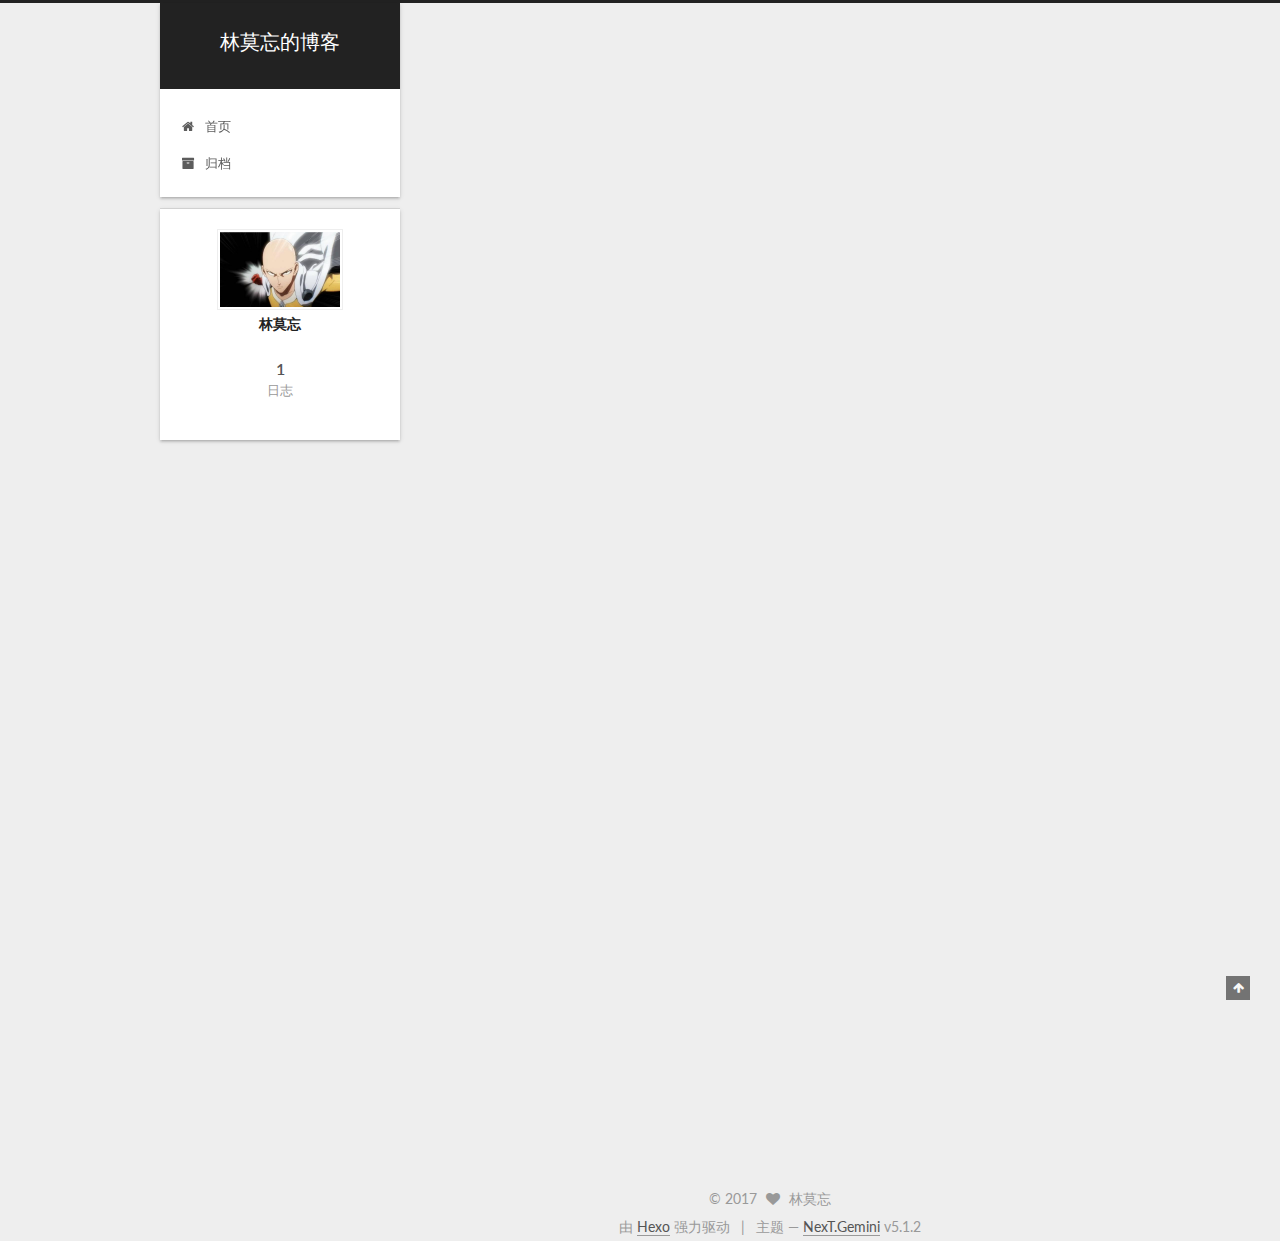
==== commit 640f8d70: "Site updated: 2017-09-01 18:18:56" ====
--- a/index.html
+++ b/index.html
@@ -249,7 +249,7 @@
     <span hidden itemprop="author" itemscope itemtype="http://schema.org/Person">
       <meta itemprop="name" content="林莫忘">
       <meta itemprop="description" content="">
-      <meta itemprop="image" content="/images/avatar.gif">
+      <meta itemprop="image" content="/images/avatar.jpg">
     </span>
 
     <span hidden itemprop="publisher" itemscope itemtype="http://schema.org/Organization">
@@ -394,7 +394,7 @@
         <div class="site-author motion-element" itemprop="author" itemscope itemtype="http://schema.org/Person">
           
             <img class="site-author-image" itemprop="image"
-              src="/images/avatar.gif"
+              src="/images/avatar.jpg"
               alt="林莫忘" />
           
             <p class="site-author-name" itemprop="name">林莫忘</p>
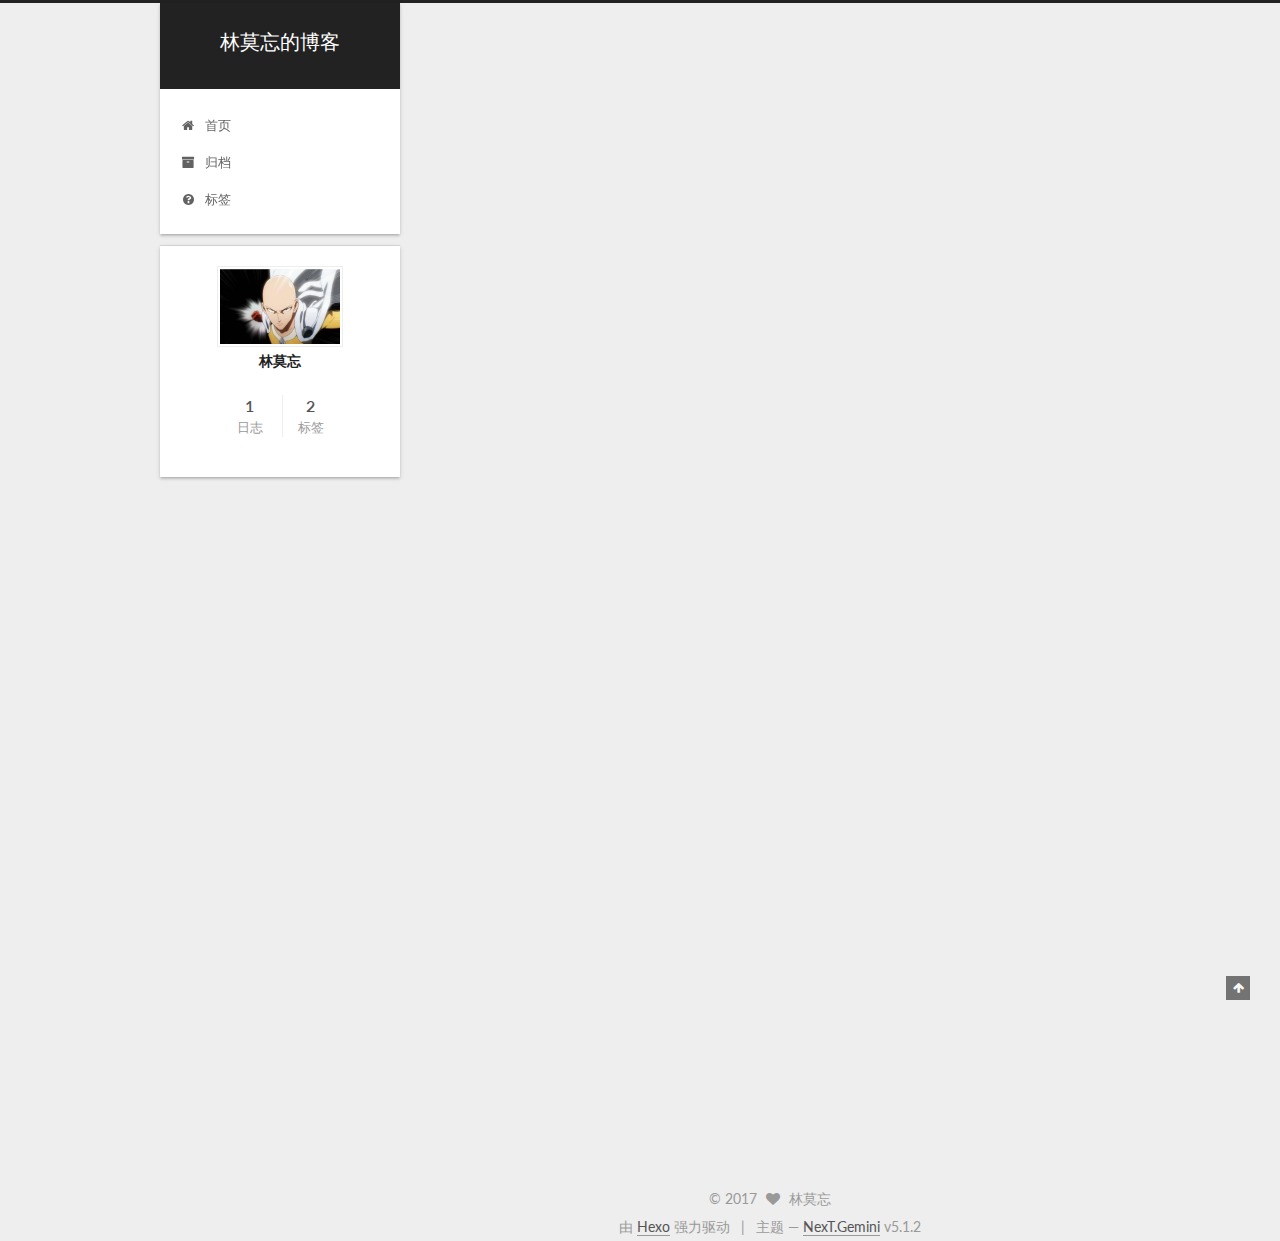
==== commit 109e9286: "Site updated: 2017-09-01 18:30:13" ====
--- a/index.html
+++ b/index.html
@@ -211,6 +211,16 @@
           </a>
         </li>
       
+        
+        <li class="menu-item menu-item-tags">
+          <a href="/tags" rel="section">
+            
+              <i class="menu-item-icon fa fa-fw fa-question-circle"></i> <br />
+            
+            标签
+          </a>
+        </li>
+      
 
       
     </ul>
@@ -417,6 +427,15 @@
           
 
           
+            
+            
+            <div class="site-state-item site-state-tags">
+              <a href="/tags/index.html">
+                <span class="site-state-item-count">2</span>
+                <span class="site-state-item-name">标签</span>
+              </a>
+            </div>
+          
 
         </nav>
 
